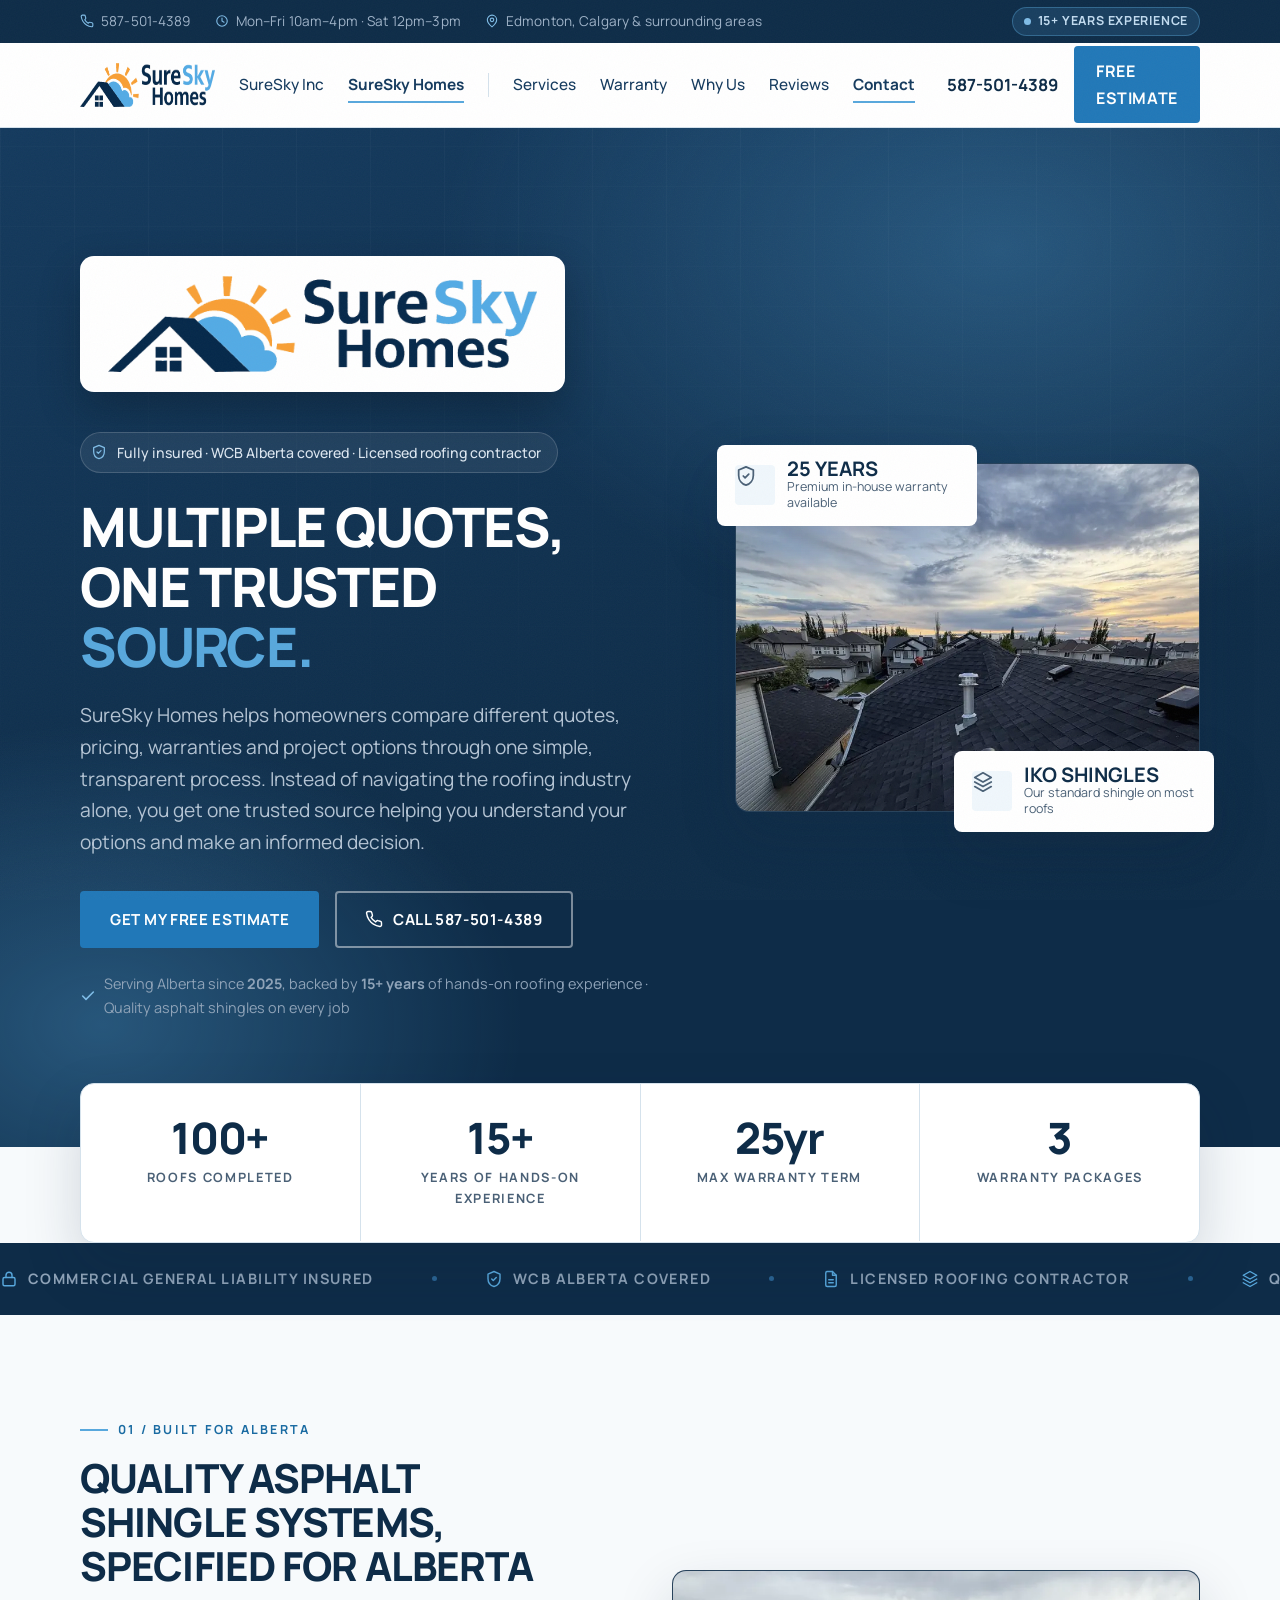
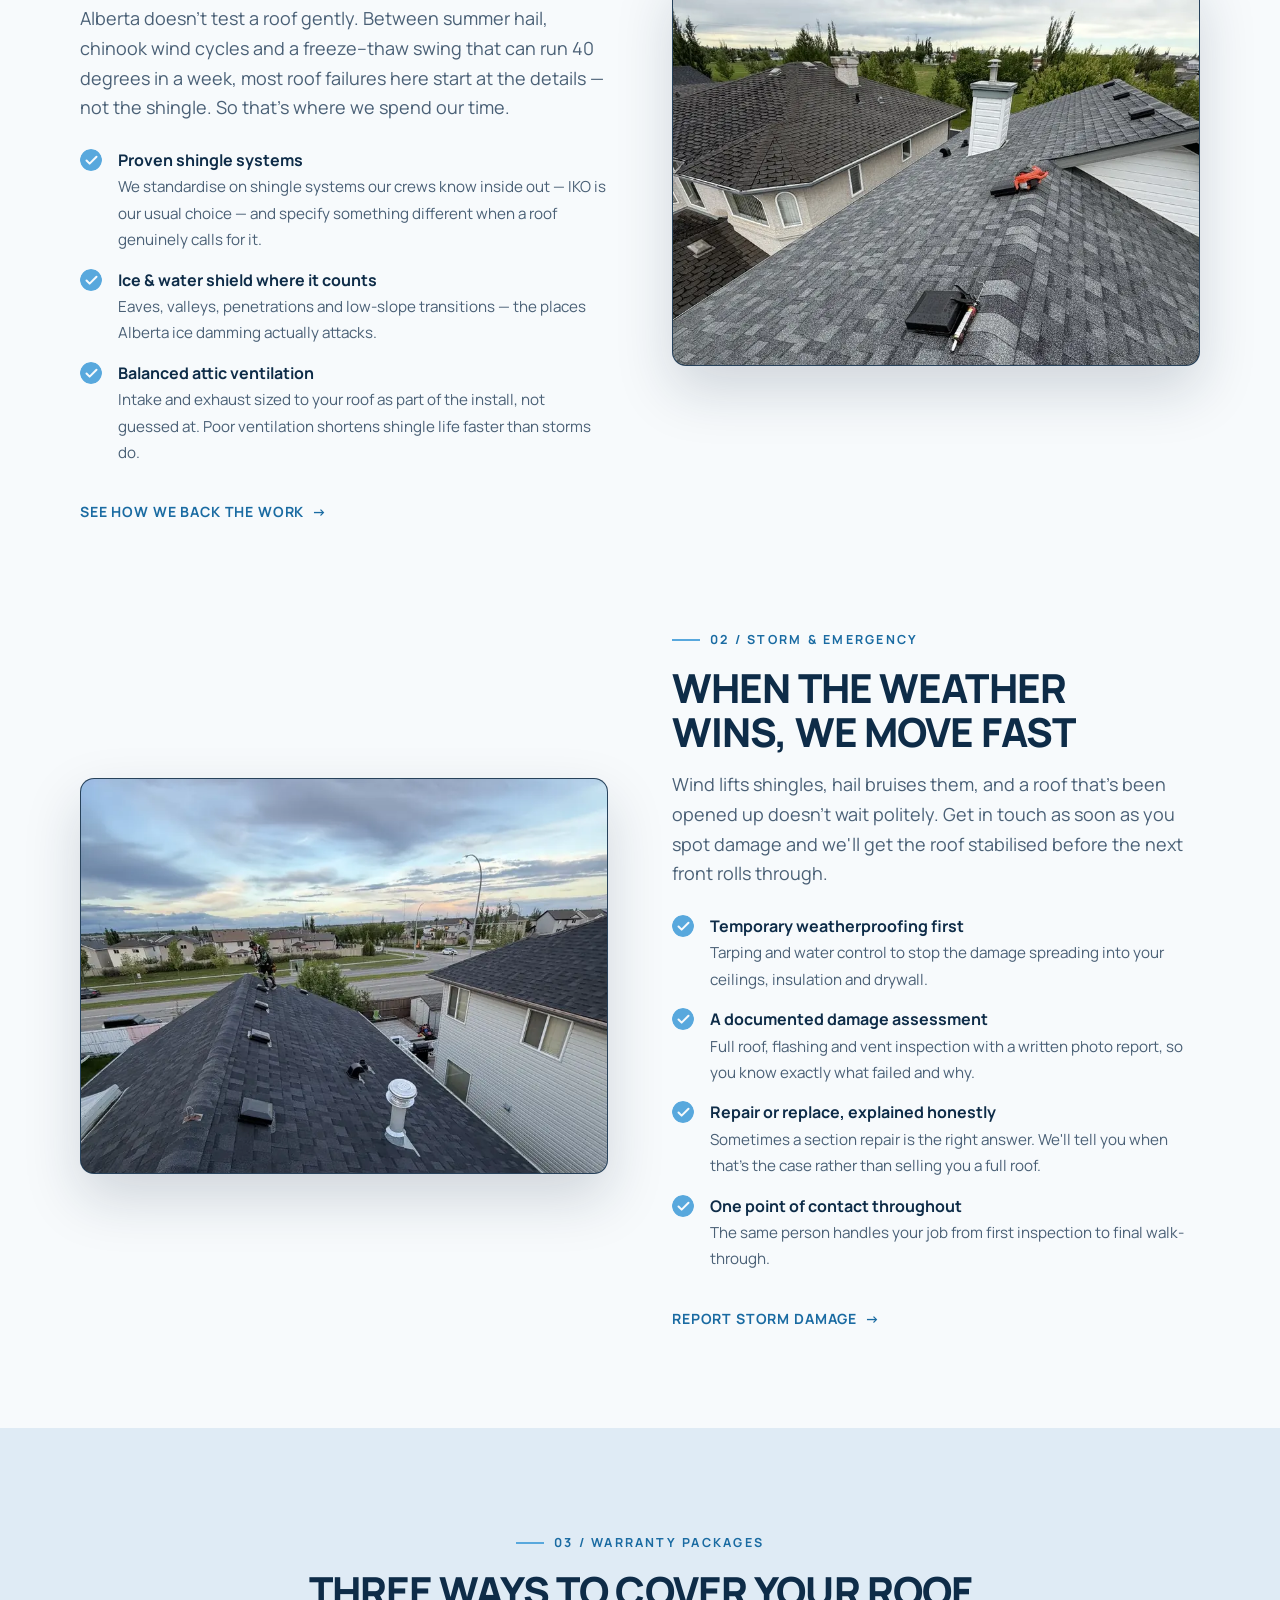
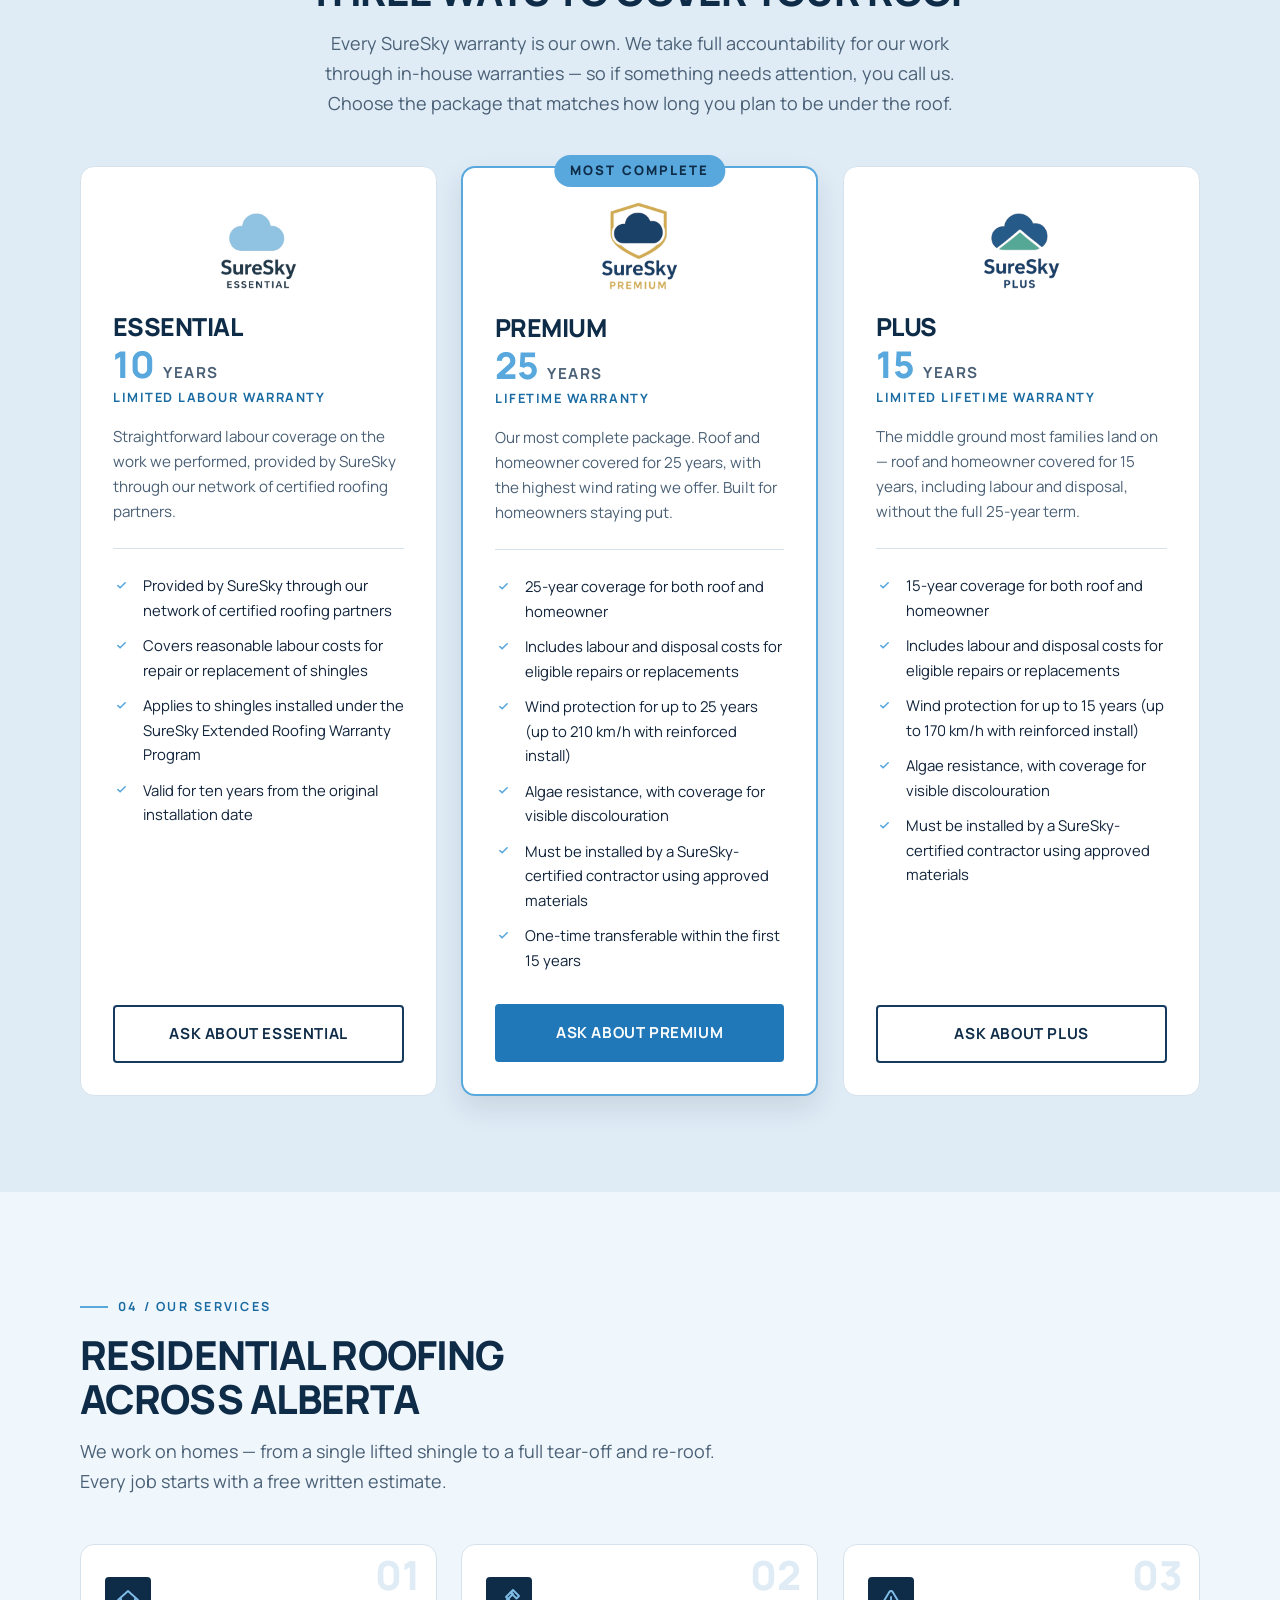
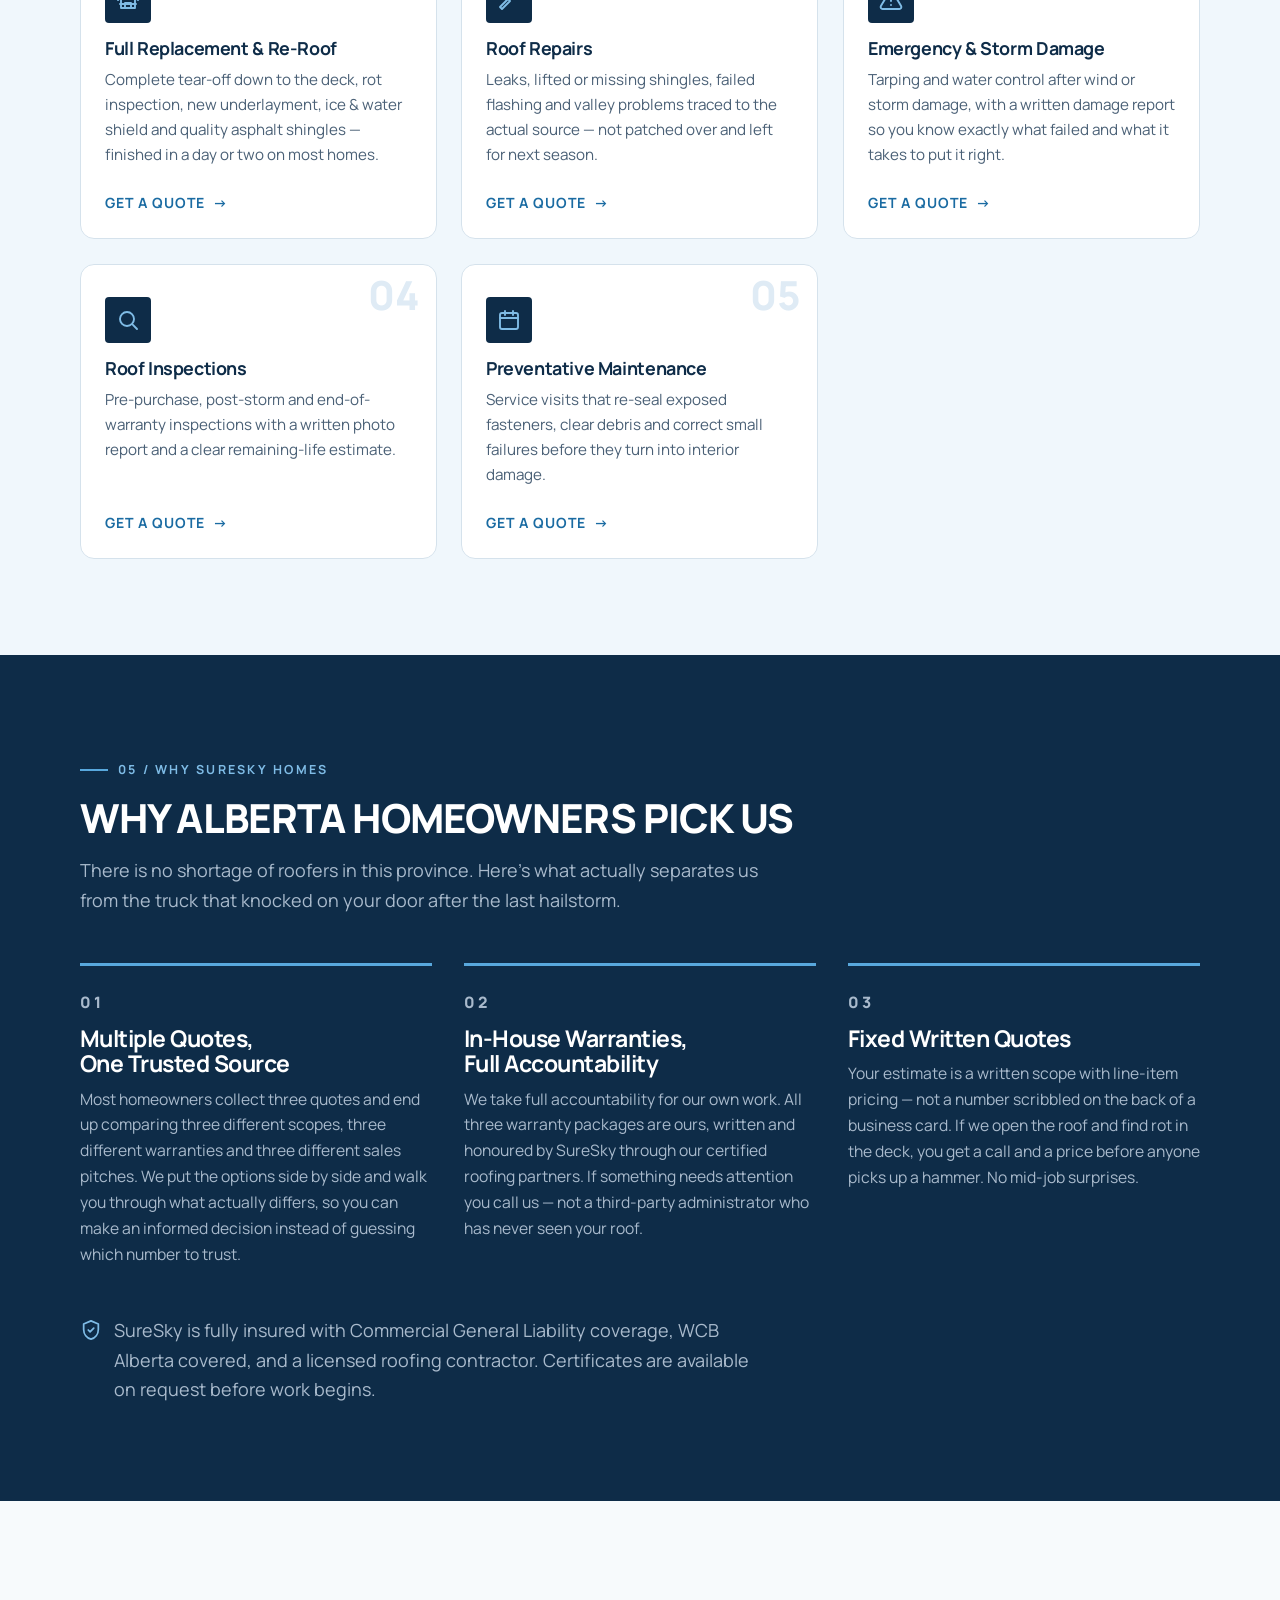
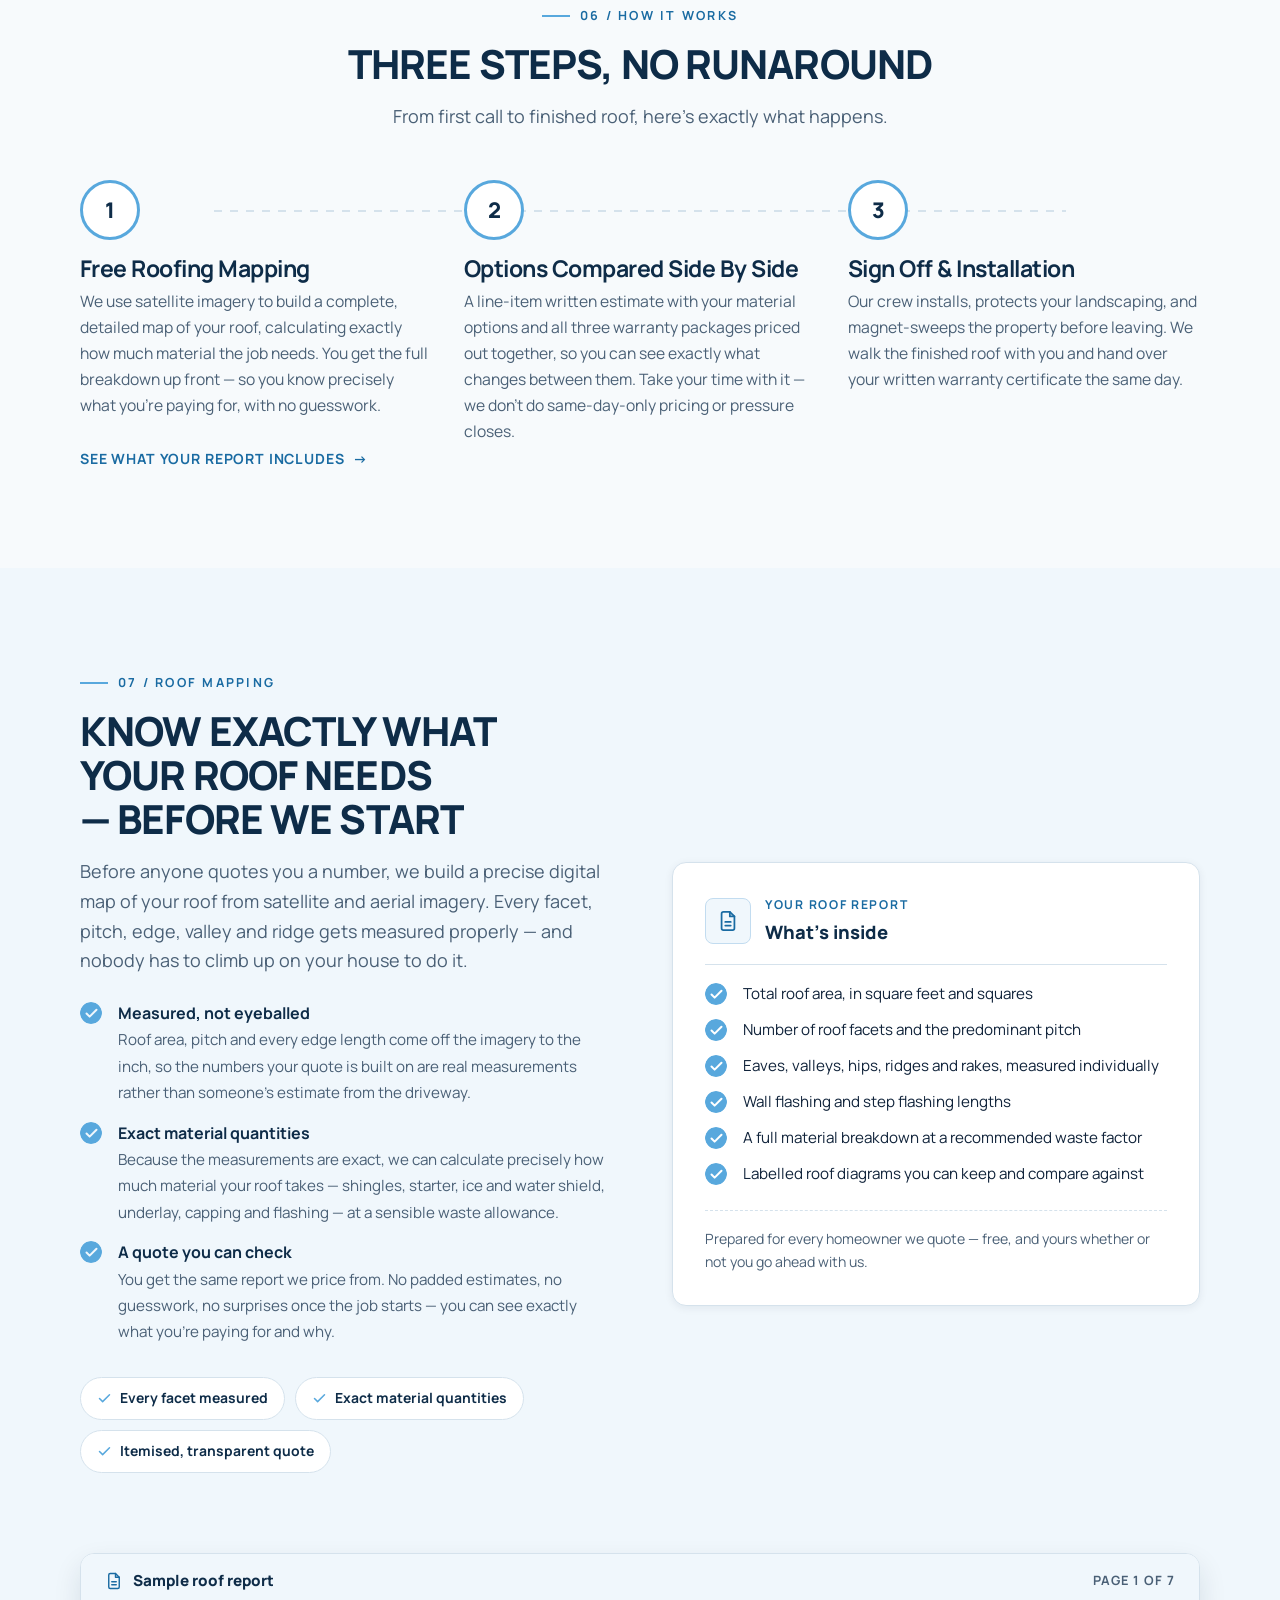
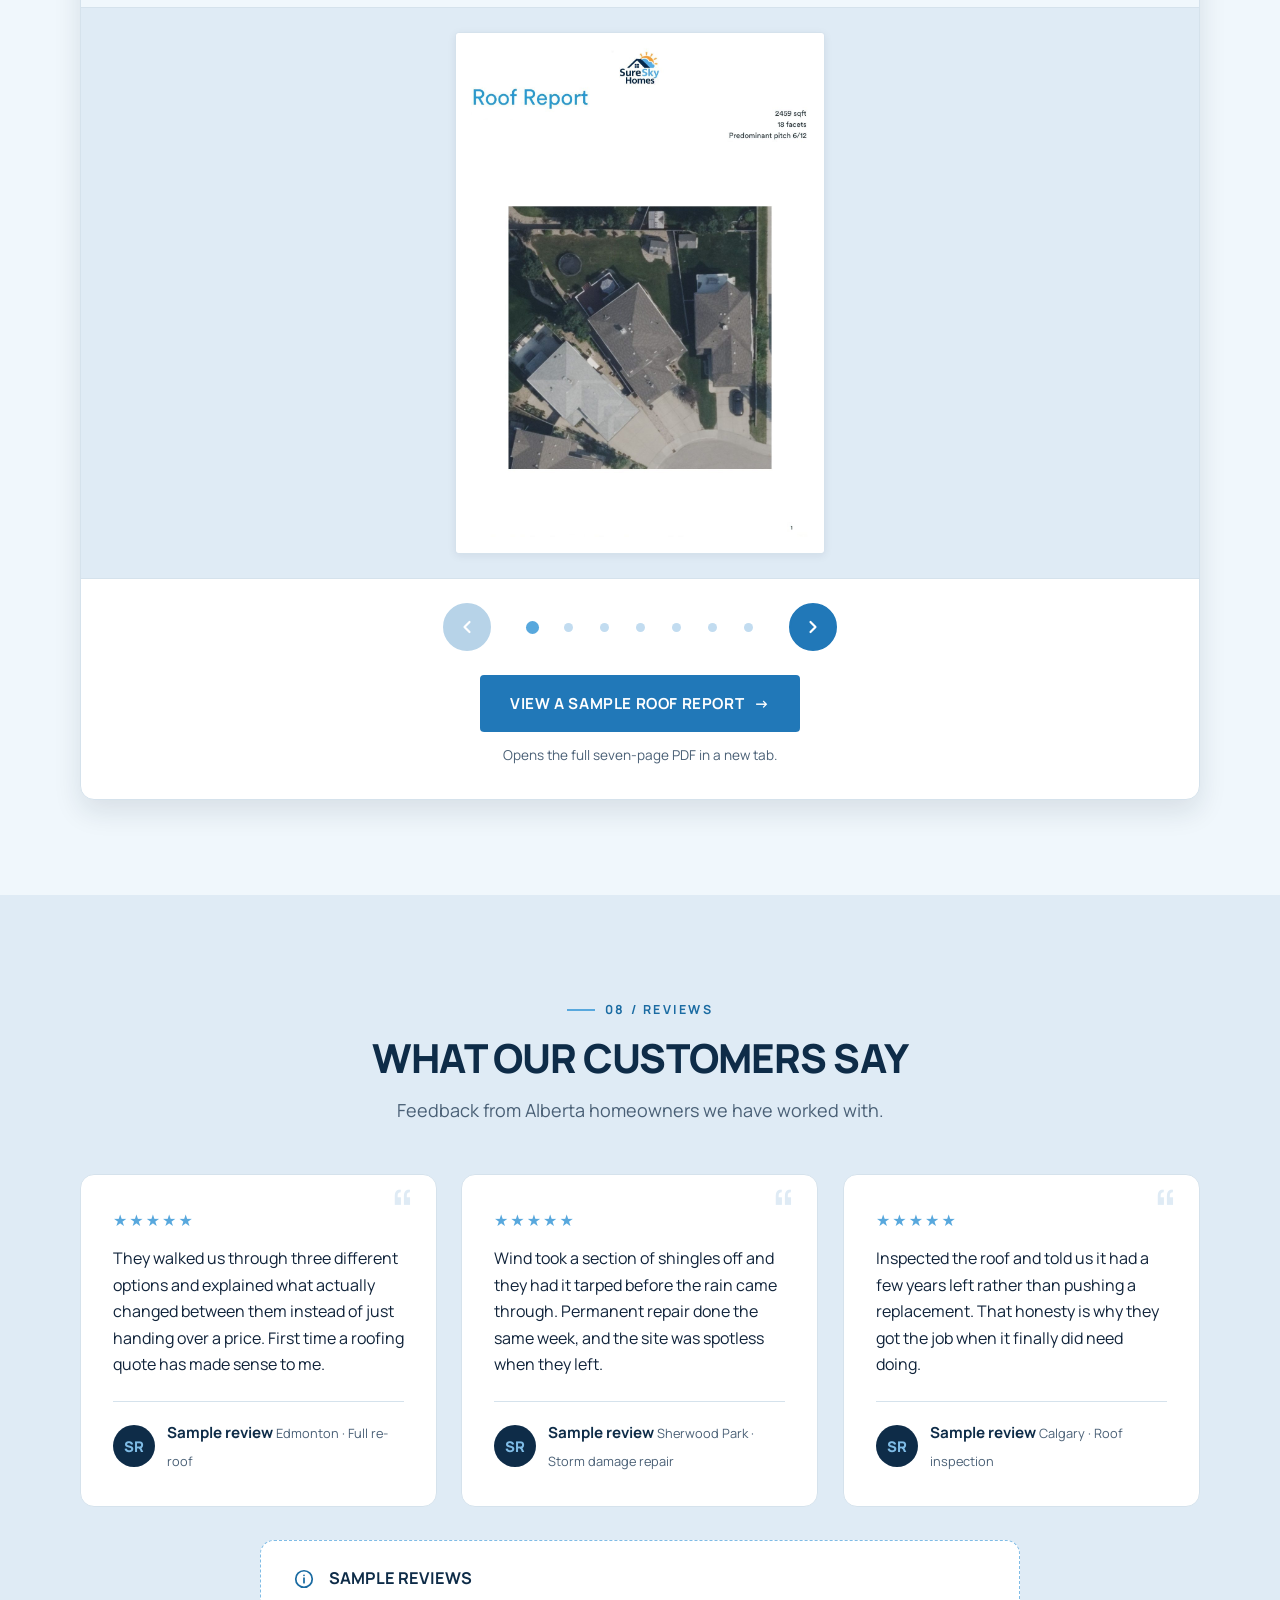
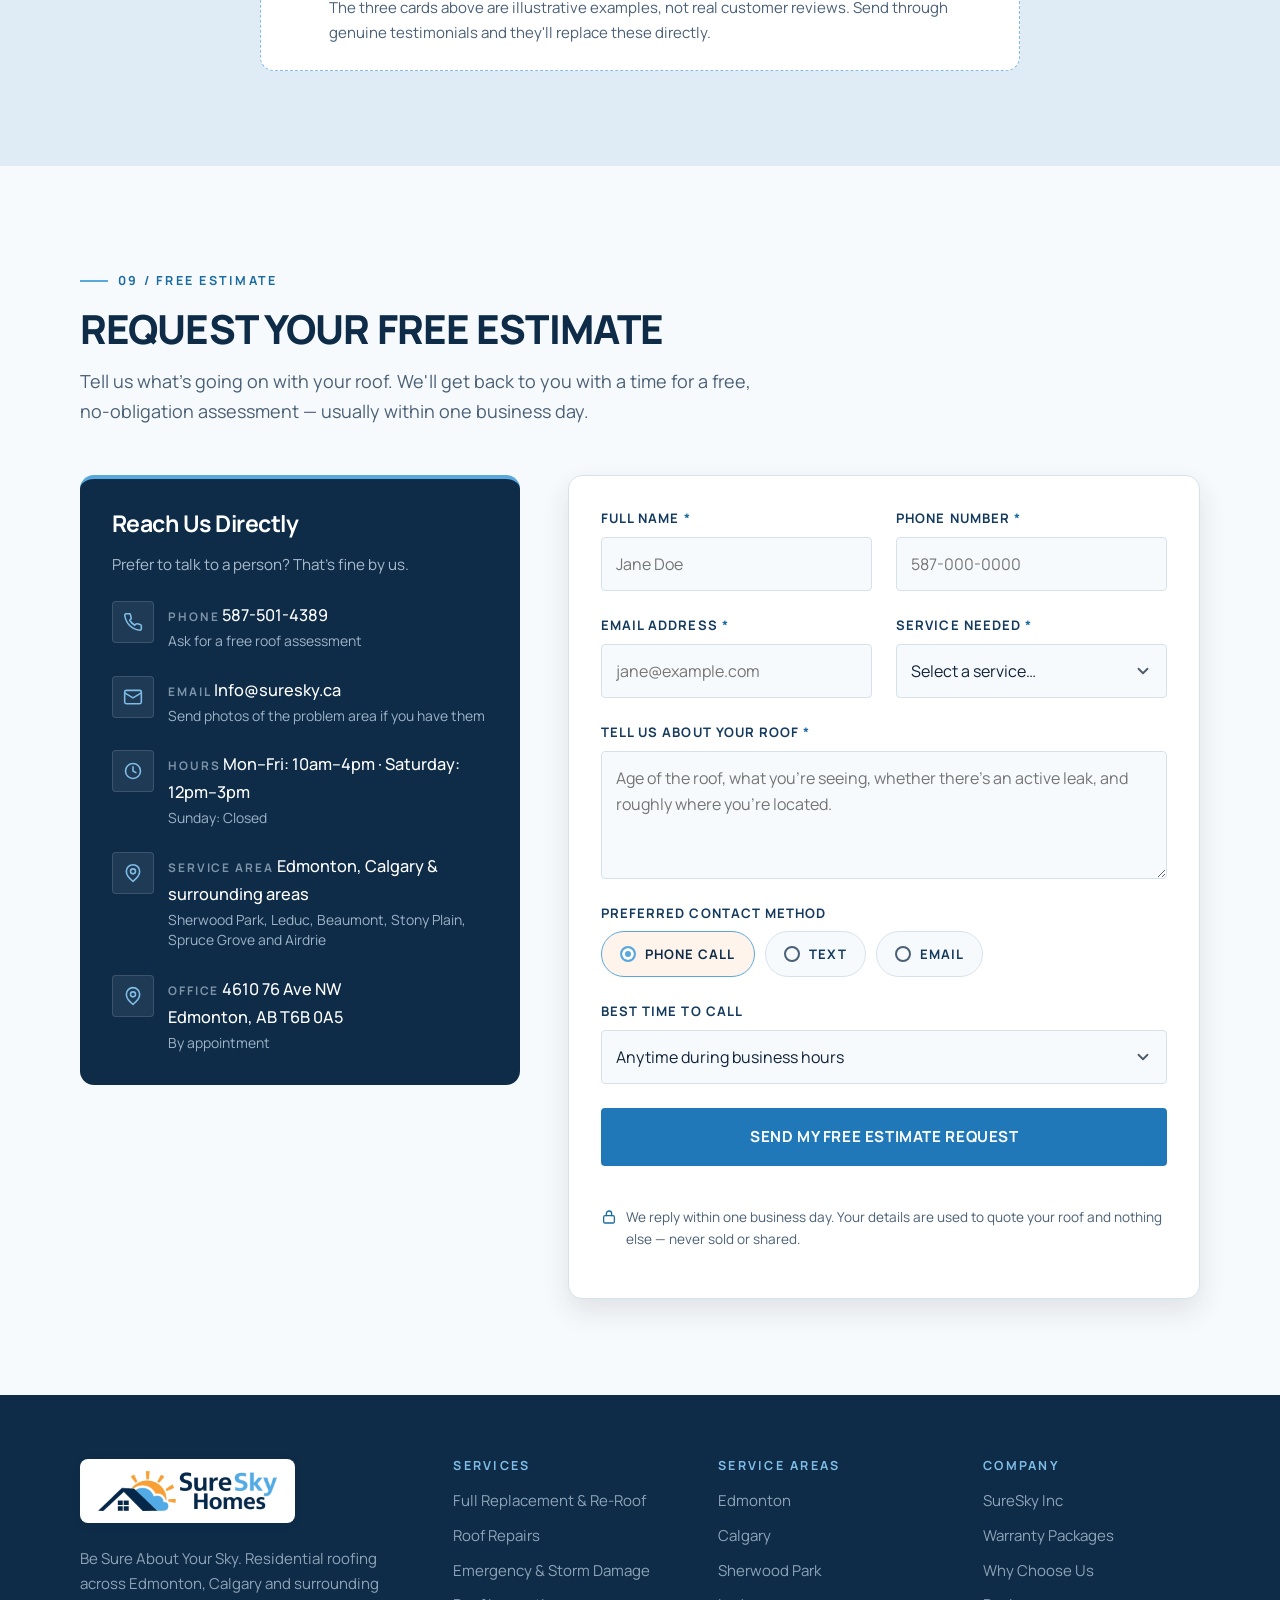
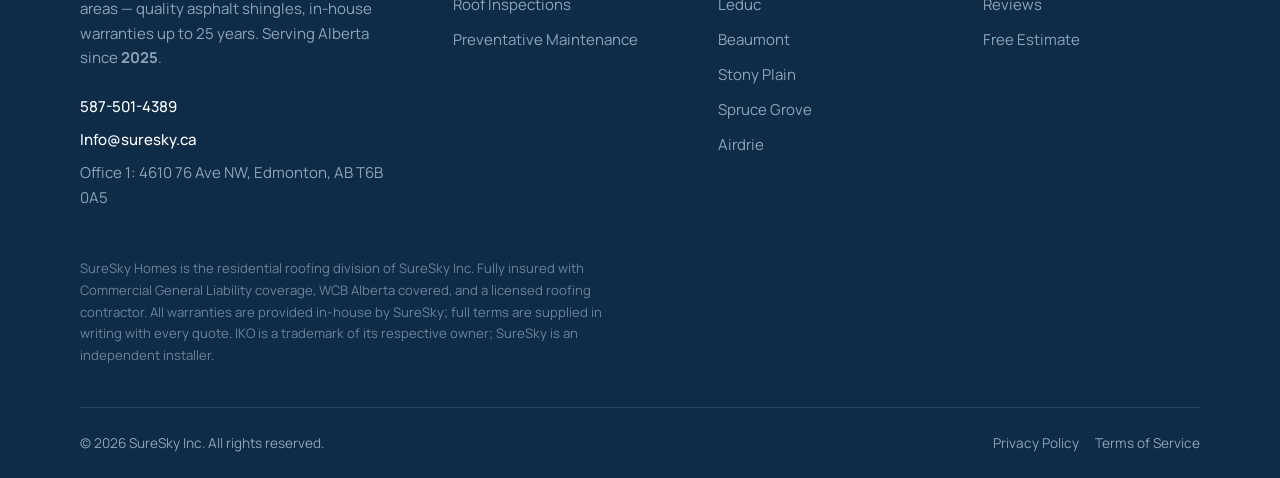
==== homes.html @ 800a8d14 "Update homes copy, drop redundant warranty section, label office address - homes.html: "Years Of Exp" ====
<!DOCTYPE html>
<html lang="en-CA">
<head>
<meta charset="utf-8">
<meta name="viewport" content="width=device-width, initial-scale=1">
<title>SureSky Homes | Residential Roofing in Edmonton &amp; Calgary</title>
<meta name="description" content="SureSky Homes helps Alberta homeowners compare roofing quotes, pricing and warranties through one trusted source. Quality asphalt shingle systems, in-house warranties up to 25 years. Edmonton, Calgary and surrounding areas.">
<meta name="robots" content="index, follow, max-image-preview:large">
<link rel="canonical" href="https://www.suresky.ca/homes">

<!-- Open Graph -->
<meta property="og:type" content="website">
<meta property="og:site_name" content="SureSky Inc.">
<meta property="og:title" content="SureSky Homes | Residential Roofing in Edmonton &amp; Calgary">
<meta property="og:description" content="Multiple quotes, one trusted source. Quality asphalt shingle roofing with in-house warranties up to 25 years, across Edmonton, Calgary and surrounding areas.">
<meta property="og:url" content="https://www.suresky.ca/homes">
<meta property="og:locale" content="en_CA">
<!-- ?v= bumps the URL so iMessage, Facebook and other scrapers refetch the
     card instead of serving the copy they cached under the old host. -->
<meta property="og:image" content="https://www.suresky.ca/assets/og-homes.png?v=3">
<meta property="og:image:width" content="1200">
<meta property="og:image:height" content="630">
<meta property="og:image:alt" content="SureSky Homes — residential roofing in Alberta">
<meta name="twitter:card" content="summary_large_image">
<meta name="twitter:image" content="https://www.suresky.ca/assets/og-homes.png?v=3">
<meta name="theme-color" content="#143A5E">

<link rel="icon" type="image/png" sizes="32x32" href="assets/favicon-homes-32.png">
<link rel="apple-touch-icon" sizes="180x180" href="assets/favicon-homes-180.png">

<link rel="preload" href="assets/fonts/Manrope-Variable.woff2" as="font" type="font/woff2" crossorigin>
<link rel="stylesheet" href="styles.css?v=20260806c">

<script type="application/ld+json">
{
  "@context": "https://schema.org",
  "@type": "RoofingContractor",
  "@id": "https://www.suresky.ca/homes#business",
  "name": "SureSky Homes",
  "legalName": "SureSky Inc.",
  "slogan": "Be Sure About Your Sky",
  "parentOrganization": { "@type": "Organization", "name": "SureSky Inc.", "url": "https://www.suresky.ca/" },
  "url": "https://www.suresky.ca/homes",
  "telephone": "+1-587-501-4389",
  "email": "Info@suresky.ca",
  "foundingDate": "2025",
  "priceRange": "$$",
  "areaServed": [
    { "@type": "City", "name": "Edmonton" },
    { "@type": "City", "name": "Calgary" },
    { "@type": "City", "name": "Sherwood Park" },
    { "@type": "City", "name": "Leduc" },
    { "@type": "City", "name": "Beaumont" },
    { "@type": "City", "name": "Stony Plain" },
    { "@type": "City", "name": "Spruce Grove" },
    { "@type": "City", "name": "Airdrie" },
    { "@type": "State", "name": "Alberta" }
  ],
  "address": {
    "@type": "PostalAddress",
    "streetAddress": "4610 76 Ave NW",
    "addressLocality": "Edmonton",
    "addressRegion": "AB",
    "postalCode": "T6B 0A5",
    "addressCountry": "CA"
  },
  "openingHoursSpecification": [
    { "@type": "OpeningHoursSpecification", "dayOfWeek": ["Monday","Tuesday","Wednesday","Thursday","Friday"], "opens": "10:00", "closes": "16:00" },
    { "@type": "OpeningHoursSpecification", "dayOfWeek": ["Saturday"], "opens": "12:00", "closes": "15:00" }
  ],
  "makesOffer": [
    { "@type": "Offer", "itemOffered": { "@type": "Service", "name": "Full roof replacement and re-roofing" } },
    { "@type": "Offer", "itemOffered": { "@type": "Service", "name": "Roof repairs" } },
    { "@type": "Offer", "itemOffered": { "@type": "Service", "name": "Emergency and storm damage roofing" } },
    { "@type": "Offer", "itemOffered": { "@type": "Service", "name": "Roof inspections" } },
    { "@type": "Offer", "itemOffered": { "@type": "Service", "name": "Preventative roof maintenance" } }
  ]
}
</script>

<script type="application/ld+json">
{
  "@context": "https://schema.org",
  "@type": "FAQPage",
  "mainEntity": [
    {
      "@type": "Question",
      "name": "What warranty packages does SureSky Homes offer?",
      "acceptedAnswer": { "@type": "Answer", "text": "Three in-house packages: Essential (10-year limited labour warranty), Plus (15-year limited lifetime warranty) and Premium (25-year lifetime warranty). All coverage is provided by SureSky — we take full accountability for our own work." }
    },
    {
      "@type": "Question",
      "name": "Is the SureSky warranty provided in-house?",
      "acceptedAnswer": { "@type": "Answer", "text": "Yes. Every warranty is SureSky's own, honoured directly by us through our network of certified roofing partners. You deal with SureSky, not a third-party administrator." }
    },
    {
      "@type": "Question",
      "name": "What roofing materials does SureSky Homes install?",
      "acceptedAnswer": { "@type": "Answer", "text": "IKO asphalt shingles are our standard on most jobs, matched to Alberta's wind, hail and freeze-thaw conditions. Where a roof calls for a different material, we will specify and install what suits it." }
    },
    {
      "@type": "Question",
      "name": "Which areas does SureSky Homes serve?",
      "acceptedAnswer": { "@type": "Answer", "text": "Edmonton, Calgary and surrounding areas, including Sherwood Park, Leduc, Beaumont, Stony Plain, Spruce Grove and Airdrie." }
    }
  ]
}
</script>
</head>

<body class="page-homes">

<!-- Page splash — white ground, logo in its own colours. CSS-only and
     self-clearing; see "18d. PAGE SPLASH" in styles.css. -->
<div class="splash" aria-hidden="true">
  <img class="splash__logo" src="assets/logo-suresky-homes.png"
       alt="" width="1072" height="240" fetchpriority="high" decoding="async">
</div>

<a class="skip-link" href="#main">Skip to main content</a>

<!-- ============================================================
     ICON SPRITE
     ============================================================ -->
<svg width="0" height="0" style="position:absolute" aria-hidden="true" focusable="false">
  <symbol id="i-phone" viewBox="0 0 24 24" fill="none" stroke="currentColor" stroke-width="1.9" stroke-linecap="round" stroke-linejoin="round"><path d="M22 16.9v3a2 2 0 0 1-2.2 2 19.8 19.8 0 0 1-8.6-3.1 19.5 19.5 0 0 1-6-6A19.8 19.8 0 0 1 2.1 4.2 2 2 0 0 1 4.1 2h3a2 2 0 0 1 2 1.7c.1 1 .4 1.9.7 2.8a2 2 0 0 1-.5 2.1L8.1 9.9a16 16 0 0 0 6 6l1.3-1.3a2 2 0 0 1 2.1-.4c.9.3 1.8.6 2.8.7a2 2 0 0 1 1.7 2z"/></symbol>
  <symbol id="i-mail" viewBox="0 0 24 24" fill="none" stroke="currentColor" stroke-width="1.9" stroke-linecap="round" stroke-linejoin="round"><rect x="2" y="4" width="20" height="16" rx="2"/><path d="m2 7 10 6 10-6"/></symbol>
  <symbol id="i-clock" viewBox="0 0 24 24" fill="none" stroke="currentColor" stroke-width="1.9" stroke-linecap="round" stroke-linejoin="round"><circle cx="12" cy="12" r="9"/><path d="M12 7v5l3.5 2"/></symbol>
  <symbol id="i-pin" viewBox="0 0 24 24" fill="none" stroke="currentColor" stroke-width="1.9" stroke-linecap="round" stroke-linejoin="round"><path d="M20 10c0 6-8 12-8 12s-8-6-8-12a8 8 0 0 1 16 0z"/><circle cx="12" cy="10" r="3"/></symbol>
  <symbol id="i-shield" viewBox="0 0 24 24" fill="none" stroke="currentColor" stroke-width="1.9" stroke-linecap="round" stroke-linejoin="round"><path d="M12 2 4 5.5v6c0 5 3.4 9.2 8 10.5 4.6-1.3 8-5.5 8-10.5v-6z"/><path d="m9 12 2 2 4-4"/></symbol>
  <symbol id="i-check" viewBox="0 0 24 24" fill="none" stroke="currentColor" stroke-width="2.4" stroke-linecap="round" stroke-linejoin="round"><path d="m20 6-11 11-5-5"/></symbol>
  <symbol id="i-roof" viewBox="0 0 24 24" fill="none" stroke="currentColor" stroke-width="1.9" stroke-linecap="round" stroke-linejoin="round"><path d="M2 12 12 3l10 9"/><path d="M5 11v9h14v-9"/><path d="M4 16h16M9 20v-5h6v5"/></symbol>
  <symbol id="i-hammer" viewBox="0 0 24 24" fill="none" stroke="currentColor" stroke-width="1.9" stroke-linecap="round" stroke-linejoin="round"><path d="M14 4 9 9l2 2 5-5z"/><path d="m16 2 6 6-2.5 2.5-6-6z"/><path d="M11 11 3 19l2 2 8-8z"/></symbol>
  <symbol id="i-alert" viewBox="0 0 24 24" fill="none" stroke="currentColor" stroke-width="1.9" stroke-linecap="round" stroke-linejoin="round"><path d="M10.3 3.9 1.9 18a2 2 0 0 0 1.7 3h16.8a2 2 0 0 0 1.7-3L13.7 3.9a2 2 0 0 0-3.4 0z"/><path d="M12 9v4M12 17h.01"/></symbol>
  <symbol id="i-search" viewBox="0 0 24 24" fill="none" stroke="currentColor" stroke-width="1.9" stroke-linecap="round" stroke-linejoin="round"><circle cx="11" cy="11" r="7"/><path d="m21 21-4.3-4.3"/></symbol>
  <symbol id="i-calendar" viewBox="0 0 24 24" fill="none" stroke="currentColor" stroke-width="1.9" stroke-linecap="round" stroke-linejoin="round"><rect x="3" y="5" width="18" height="16" rx="2"/><path d="M8 3v4M16 3v4M3 10h18"/></symbol>
  <symbol id="i-layers" viewBox="0 0 24 24" fill="none" stroke="currentColor" stroke-width="1.9" stroke-linecap="round" stroke-linejoin="round"><path d="m12 2 9 5-9 5-9-5z"/><path d="m3 12 9 5 9-5M3 17l9 5 9-5"/></symbol>
  <symbol id="i-lock" viewBox="0 0 24 24" fill="none" stroke="currentColor" stroke-width="1.9" stroke-linecap="round" stroke-linejoin="round"><rect x="4" y="10" width="16" height="11" rx="2"/><path d="M8 10V7a4 4 0 0 1 8 0v3"/></symbol>
  <symbol id="i-doc" viewBox="0 0 24 24" fill="none" stroke="currentColor" stroke-width="1.9" stroke-linecap="round" stroke-linejoin="round"><path d="M14 2H7a2 2 0 0 0-2 2v16a2 2 0 0 0 2 2h10a2 2 0 0 0 2-2V7z"/><path d="M14 2v5h5M9 13h6M9 17h6"/></symbol>
  <symbol id="i-camera" viewBox="0 0 24 24" fill="none" stroke="currentColor" stroke-width="1.5" stroke-linecap="round" stroke-linejoin="round"><path d="M4 7h3l1.5-2h7L17 7h3a2 2 0 0 1 2 2v9a2 2 0 0 1-2 2H4a2 2 0 0 1-2-2V9a2 2 0 0 1 2-2z"/><circle cx="12" cy="13" r="4"/></symbol>
  <symbol id="i-info" viewBox="0 0 24 24" fill="none" stroke="currentColor" stroke-width="1.9" stroke-linecap="round" stroke-linejoin="round"><circle cx="12" cy="12" r="9"/><path d="M12 16v-5M12 8h.01"/></symbol>
  <symbol id="i-chev-left" viewBox="0 0 24 24" fill="none" stroke="currentColor" stroke-width="2.6" stroke-linecap="round" stroke-linejoin="round"><path d="m15 18-6-6 6-6"/></symbol>
  <symbol id="i-chev-right" viewBox="0 0 24 24" fill="none" stroke="currentColor" stroke-width="2.6" stroke-linecap="round" stroke-linejoin="round"><path d="m9 18 6-6-6-6"/></symbol>
</svg>

<!-- ============================================================
     TOP UTILITY BAR
     ============================================================ -->
<div class="topbar">
  <div class="container topbar__inner">
    <div class="topbar__list">
      <a class="topbar__item" href="tel:+15875014389">
        <svg aria-hidden="true"><use href="#i-phone"></use></svg>
        <span>587-501-4389</span>
      </a>
      <span class="topbar__item topbar__item--hours">
        <svg aria-hidden="true"><use href="#i-clock"></use></svg>
        Mon–Fri 10am–4pm · Sat 12pm–3pm
      </span>
      <span class="topbar__item topbar__item--areas">
        <svg aria-hidden="true"><use href="#i-pin"></use></svg>
        Edmonton, Calgary &amp; surrounding areas
      </span>
    </div>
    <span class="topbar__badge">
      <span class="topbar__pulse"></span> 15+ Years Experience
    </span>
  </div>
</div>

<!-- ============================================================
     STICKY HEADER
     ============================================================ -->
<header class="site-header" id="siteHeader">
  <div class="container nav">
    <a class="logo" href="/homes" aria-label="SureSky Homes — back to top">
      <img class="logo__img" src="assets/logo-suresky-homes.png?v=20260804c"
           alt="SureSky Homes" width="1072" height="240"
           fetchpriority="high" decoding="async">
    </a>

    <nav class="nav__links" id="navLinks" aria-label="Main">
      <a class="nav__link" href="/">SureSky Inc</a>
      <a class="nav__link is-active" href="/homes" aria-current="page">SureSky Homes</a>
      <span class="nav__divider" aria-hidden="true"></span>
      <a class="nav__link" href="#services">Services</a>
      <a class="nav__link" href="#warranty">Warranty</a>
      <a class="nav__link" href="#why">Why Us</a>
      <a class="nav__link" href="#reviews">Reviews</a>
      <a class="nav__link" href="#estimate">Contact</a>
      <a class="btn btn--sm" href="#estimate">Free Estimate</a>
    </nav>

    <div class="nav__actions">
      <a class="nav__phone" href="tel:+15875014389">
        <svg aria-hidden="true"><use href="#i-phone"></use></svg>
        <span class="nav__phone-label">587-501-4389</span>
      </a>
      <a class="btn btn--sm btn--header" href="#estimate">Free Estimate</a>
      <button class="nav__toggle" id="navToggle" aria-expanded="false" aria-controls="navLinks" aria-label="Toggle navigation menu">
        <span></span><span></span><span></span>
      </button>
    </div>
  </div>
</header>

<main id="main">

<!-- ============================================================
     HERO
     ============================================================ -->
<section class="hero">
  <div class="container hero__grid">
    <div>
      <span class="hero__logo hero__logo--chip">
        <img src="assets/logo-suresky-homes.png?v=20260804c" alt="SureSky Homes"
             width="1072" height="240" fetchpriority="high" decoding="async">
      </span>

      <p class="hero__trust">
        <svg width="16" height="16" style="color:var(--accent-on-dark)" aria-hidden="true"><use href="#i-shield"></use></svg>
        <span>Fully insured · WCB Alberta covered · Licensed roofing contractor</span>
      </p>

      <h1>Multiple Quotes,<br>One Trusted<br><em>Source.</em></h1>

      <p class="hero__sub">
        SureSky Homes helps homeowners compare different quotes, pricing, warranties and project
        options through one simple, transparent process. Instead of navigating the roofing
        industry alone, you get one trusted source helping you understand your options and make
        an informed decision.
      </p>

      <div class="hero__cta">
        <a class="btn" href="#estimate">Get My Free Estimate</a>
        <a class="btn btn--onDark" href="tel:+15875014389">
          <svg width="18" height="18" aria-hidden="true"><use href="#i-phone"></use></svg>
          Call 587-501-4389
        </a>
      </div>

      <p class="hero__note">
        <svg aria-hidden="true"><use href="#i-check"></use></svg>
        <span>Serving Alberta since <strong>2025</strong>, backed by <strong>15+ years</strong> of hands-on roofing experience · Quality asphalt shingles on every job</span>
      </p>
    </div>

    <div style="position:relative">
      <!-- Real job photo. Same roofline shot as the Inc sky band, cropped 4:3
           for this slot rather than reusing the wide band crop. -->
      <figure class="media-slot media-slot--photo">
        <picture>
          <source type="image/webp"
                  srcset="assets/homes-hero-roofline-800.webp 800w, assets/homes-hero-roofline.webp 1120w"
                  sizes="(min-width: 960px) 30rem, calc(100vw - 2.5rem)">
          <img class="media-slot__img" src="assets/homes-hero-roofline.jpg"
               srcset="assets/homes-hero-roofline-800.jpg 800w, assets/homes-hero-roofline.jpg 1120w"
               sizes="(min-width: 960px) 30rem, calc(100vw - 2.5rem)"
               alt="A completed SureSky asphalt shingle roof at dusk, looking across the ridge and vents to an Alberta neighbourhood skyline"
               width="1120" height="840" fetchpriority="high" decoding="async">
        </picture>
      </figure>

      <div class="hero__chip hero__chip--tl">
        <span class="hero__chip__icon" aria-hidden="true"><svg><use href="#i-shield"></use></svg></span>
        <span>
          <strong>25 Years</strong>
          <span>Premium in-house warranty available</span>
        </span>
      </div>

      <div class="hero__chip hero__chip--br">
        <span class="hero__chip__icon" aria-hidden="true"><svg><use href="#i-layers"></use></svg></span>
        <span>
          <strong>IKO Shingles</strong>
          <span>Our standard shingle on most roofs</span>
        </span>
      </div>
    </div>
  </div>
</section>

<!-- ============================================================
     STAT STRIP
     ============================================================ -->
<div class="stats-wrap">
  <div class="container">
    <div class="stats">
      <div class="stat reveal">
        <div class="stat__num"><span data-count="100">100</span>+</div>
        <div class="stat__label">Roofs Completed</div>
      </div>
      <div class="stat reveal">
        <div class="stat__num"><span data-count="15">15</span>+</div>
        <div class="stat__label">Years Of Hands-On Experience</div>
      </div>
      <div class="stat reveal">
        <div class="stat__num">25<span>yr</span></div>
        <div class="stat__label">Max Warranty Term</div>
      </div>
      <div class="stat reveal">
        <div class="stat__num">3</div>
        <div class="stat__label">Warranty Packages</div>
      </div>
    </div>
  </div>
</div>

<!-- ============================================================
     CREDENTIAL MARQUEE
     ============================================================ -->
<div class="credbar" aria-label="Credentials">
  <div class="credbar__track" id="credTrack">
    <span class="credbar__item"><svg aria-hidden="true"><use href="#i-lock"></use></svg> Commercial General Liability Insured</span>
    <span class="credbar__item"><svg aria-hidden="true"><use href="#i-shield"></use></svg> WCB Alberta Covered</span>
    <span class="credbar__item"><svg aria-hidden="true"><use href="#i-doc"></use></svg> Licensed Roofing Contractor</span>
    <span class="credbar__item"><svg aria-hidden="true"><use href="#i-layers"></use></svg> Quality Asphalt Shingles</span>
    <span class="credbar__item"><svg aria-hidden="true"><use href="#i-roof"></use></svg> Residential Roofing Specialists</span>
    <span class="credbar__item"><svg aria-hidden="true"><use href="#i-check"></use></svg> In-House Warranties Up To 25 Years</span>
  </div>
</div>

<!-- ============================================================
     01 — FEATURE BLOCKS
     ============================================================ -->
<section class="section" id="about">
  <div class="container">

    <div class="feature reveal">
      <div>
        <p class="eyebrow">01 / Built for Alberta</p>
        <h2>Quality Asphalt Shingle Systems, Specified For Alberta</h2>
        <p class="lead">
          Alberta doesn't test a roof gently. Between summer hail, chinook wind cycles and a
          freeze–thaw swing that can run 40 degrees in a week, most roof failures here start at
          the details — not the shingle. So that's where we spend our time.
        </p>
        <ul class="checklist">
          <li>
            <div>
              <strong>Proven shingle systems</strong>
              <span>We standardise on shingle systems our crews know inside out — IKO is our usual choice — and specify something different when a roof genuinely calls for it.</span>
            </div>
          </li>
          <li>
            <div>
              <strong>Ice &amp; water shield where it counts</strong>
              <span>Eaves, valleys, penetrations and low-slope transitions — the places Alberta ice damming actually attacks.</span>
            </div>
          </li>
          <li>
            <div>
              <strong>Balanced attic ventilation</strong>
              <span>Intake and exhaust sized to your roof as part of the install, not guessed at. Poor ventilation shortens shingle life faster than storms do.</span>
            </div>
          </li>
        </ul>
        <a class="tlink" href="#warranty">See how we back the work</a>
      </div>
      <div class="feature__media">
        <!-- Real job photo. The .media-slot frame stays — it supplies the 4:3
             box, the rounding and the shadow — and the image fills it. -->
        <figure class="media-slot media-slot--photo">
          <picture>
            <source type="image/webp"
                    srcset="assets/crew-reroof-800.webp 800w, assets/crew-reroof.webp 1120w"
                    sizes="(min-width: 960px) 30rem, calc(100vw - 2.5rem)">
            <img class="media-slot__img" src="assets/crew-reroof.jpg"
                 srcset="assets/crew-reroof-800.jpg 800w, assets/crew-reroof.jpg 1120w"
                 sizes="(min-width: 960px) 30rem, calc(100vw - 2.5rem)"
                 alt="A SureSky re-roof underway: fresh asphalt shingles laid across an Alberta rooftop, with a roofing nailer and caulking gun on the deck beside the chimney"
                 width="1120" height="840" loading="lazy" decoding="async">
          </picture>
        </figure>
      </div>
    </div>

    <div class="feature feature--rev reveal">
      <div>
        <p class="eyebrow">02 / Storm &amp; Emergency</p>
        <h2>When The Weather Wins, We Move Fast</h2>
        <p class="lead">
          Wind lifts shingles, hail bruises them, and a roof that's been opened up doesn't wait
          politely. Get in touch as soon as you spot damage and we'll get the roof stabilised
          before the next front rolls through.
        </p>
        <ul class="checklist">
          <li>
            <div>
              <strong>Temporary weatherproofing first</strong>
              <span>Tarping and water control to stop the damage spreading into your ceilings, insulation and drywall.</span>
            </div>
          </li>
          <li>
            <div>
              <strong>A documented damage assessment</strong>
              <span>Full roof, flashing and vent inspection with a written photo report, so you know exactly what failed and why.</span>
            </div>
          </li>
          <li>
            <div>
              <strong>Repair or replace, explained honestly</strong>
              <span>Sometimes a section repair is the right answer. We'll tell you when that's the case rather than selling you a full roof.</span>
            </div>
          </li>
          <li>
            <div>
              <strong>One point of contact throughout</strong>
              <span>The same person handles your job from first inspection to final walk-through.</span>
            </div>
          </li>
        </ul>
        <a class="tlink" href="#estimate">Report storm damage</a>
      </div>
      <div class="feature__media">
        <!-- Real job photo, cropped 4:3 to the slot. -->
        <figure class="media-slot media-slot--photo">
          <picture>
            <source type="image/webp"
                    srcset="assets/storm-inspection-800.webp 800w, assets/storm-inspection.webp 1120w"
                    sizes="(min-width: 960px) 30rem, calc(100vw - 2.5rem)">
            <img class="media-slot__img" src="assets/storm-inspection.jpg"
                 srcset="assets/storm-inspection-800.jpg 800w, assets/storm-inspection.jpg 1120w"
                 sizes="(min-width: 960px) 30rem, calc(100vw - 2.5rem)"
                 alt="A SureSky roofer standing on the ridge of an asphalt shingle roof, checking the run of vents above an Alberta neighbourhood at dusk"
                 width="1120" height="840" loading="lazy" decoding="async">
          </picture>
        </figure>
      </div>
    </div>

  </div>
</section>

<!-- ============================================================
     03 — WARRANTY PACKAGES (comparison cards)
     ============================================================ -->
<section class="section section--paper2" id="warranty">
  <div class="container">
    <div class="section-head section-head--center reveal">
      <p class="eyebrow">03 / Warranty Packages</p>
      <h2>Three Ways To Cover Your Roof</h2>
      <p class="lead" style="margin-inline:auto">
        Every SureSky warranty is our own. We take full accountability for our work through
        in-house warranties — so if something needs attention, you call us. Choose the package
        that matches how long you plan to be under the roof.
      </p>
    </div>

    <div class="tiers">

      <article class="tier reveal">
        <img class="tier__logo" src="assets/warranty-essential.png"
             alt="SureSky Essential warranty" width="242" height="276"
             loading="lazy" decoding="async">
        <h3 class="tier__name">Essential</h3>
        <div class="tier__term">10 <small>Years</small></div>
        <p class="tier__kind">Limited Labour Warranty</p>
        <p class="tier__desc">
          Straightforward labour coverage on the work we performed, provided by SureSky through
          our network of certified roofing partners.
        </p>
        <ul class="tier__list">
          <li>Provided by SureSky through our network of certified roofing partners</li>
          <li>Covers reasonable labour costs for repair or replacement of shingles</li>
          <li>Applies to shingles installed under the SureSky Extended Roofing Warranty Program</li>
          <li>Valid for ten years from the original installation date</li>
        </ul>
        <a class="btn btn--ghost btn--block" href="#estimate" data-service-preset="Essential warranty package">Ask About Essential</a>
      </article>

      <article class="tier tier--featured reveal">
        <span class="tier__ribbon">Most Complete</span>
        <img class="tier__logo" src="assets/warranty-premium.png"
             alt="SureSky Premium warranty" width="242" height="276"
             loading="lazy" decoding="async">
        <h3 class="tier__name">Premium</h3>
        <div class="tier__term">25 <small>Years</small></div>
        <p class="tier__kind">Lifetime Warranty</p>
        <p class="tier__desc">
          Our most complete package. Roof and homeowner covered for 25 years, with the highest
          wind rating we offer. Built for homeowners staying put.
        </p>
        <ul class="tier__list">
          <li>25-year coverage for both roof and homeowner</li>
          <li>Includes labour and disposal costs for eligible repairs or replacements</li>
          <li>Wind protection for up to 25 years (up to 210 km/h with reinforced install)</li>
          <li>Algae resistance, with coverage for visible discolouration</li>
          <li>Must be installed by a SureSky-certified contractor using approved materials</li>
          <li>One-time transferable within the first 15 years</li>
        </ul>
        <a class="btn btn--block" href="#estimate" data-service-preset="Premium warranty package">Ask About Premium</a>
      </article>

      <article class="tier reveal">
        <img class="tier__logo" src="assets/warranty-plus.png"
             alt="SureSky Plus warranty" width="242" height="276"
             loading="lazy" decoding="async">
        <h3 class="tier__name">Plus</h3>
        <div class="tier__term">15 <small>Years</small></div>
        <p class="tier__kind">Limited Lifetime Warranty</p>
        <p class="tier__desc">
          The middle ground most families land on — roof and homeowner covered for 15 years,
          including labour and disposal, without the full 25-year term.
        </p>
        <ul class="tier__list">
          <li>15-year coverage for both roof and homeowner</li>
          <li>Includes labour and disposal costs for eligible repairs or replacements</li>
          <li>Wind protection for up to 15 years (up to 170 km/h with reinforced install)</li>
          <li>Algae resistance, with coverage for visible discolouration</li>
          <li>Must be installed by a SureSky-certified contractor using approved materials</li>
        </ul>
        <a class="btn btn--ghost btn--block" href="#estimate" data-service-preset="Plus warranty package">Ask About Plus</a>
      </article>

    </div>
  </div>
</section>

<!-- ============================================================
     04 — SERVICES GRID
     ============================================================ -->
<section class="section section--sky" id="services">
  <div class="container">
    <div class="section-head reveal">
      <p class="eyebrow">04 / Our Services</p>
      <h2>Residential Roofing Across Alberta</h2>
      <p class="lead">
        We work on homes — from a single lifted shingle to a full tear-off and re-roof. Every job
        starts with a free written estimate.
      </p>
    </div>

    <div class="grid grid--3">

      <article class="svc reveal">
        <span class="svc__num" aria-hidden="true">01</span>
        <span class="svc__icon" aria-hidden="true"><svg><use href="#i-roof"></use></svg></span>
        <h3>Full Replacement &amp; Re-Roof</h3>
        <p>Complete tear-off down to the deck, rot inspection, new underlayment, ice &amp; water shield and quality asphalt shingles — finished in a day or two on most homes.</p>
        <a class="tlink" href="#estimate" data-service-preset="Full replacement / re-roof">Get a quote</a>
      </article>

      <article class="svc reveal">
        <span class="svc__num" aria-hidden="true">02</span>
        <span class="svc__icon" aria-hidden="true"><svg><use href="#i-hammer"></use></svg></span>
        <h3>Roof Repairs</h3>
        <p>Leaks, lifted or missing shingles, failed flashing and valley problems traced to the actual source — not patched over and left for next season.</p>
        <a class="tlink" href="#estimate" data-service-preset="Roof repairs">Get a quote</a>
      </article>

      <article class="svc reveal">
        <span class="svc__num" aria-hidden="true">03</span>
        <span class="svc__icon" aria-hidden="true"><svg><use href="#i-alert"></use></svg></span>
        <h3>Emergency &amp; Storm Damage</h3>
        <p>Tarping and water control after wind or storm damage, with a written damage report so you know exactly what failed and what it takes to put it right.</p>
        <a class="tlink" href="#estimate" data-service-preset="Emergency / storm damage">Get a quote</a>
      </article>

      <article class="svc reveal">
        <span class="svc__num" aria-hidden="true">04</span>
        <span class="svc__icon" aria-hidden="true"><svg><use href="#i-search"></use></svg></span>
        <h3>Roof Inspections</h3>
        <p>Pre-purchase, post-storm and end-of-warranty inspections with a written photo report and a clear remaining-life estimate.</p>
        <a class="tlink" href="#estimate" data-service-preset="Roof inspections">Get a quote</a>
      </article>

      <article class="svc reveal">
        <span class="svc__num" aria-hidden="true">05</span>
        <span class="svc__icon" aria-hidden="true"><svg><use href="#i-calendar"></use></svg></span>
        <h3>Preventative Maintenance</h3>
        <p>Service visits that re-seal exposed fasteners, clear debris and correct small failures before they turn into interior damage.</p>
        <a class="tlink" href="#estimate" data-service-preset="Preventative maintenance">Get a quote</a>
      </article>

    </div>
  </div>
</section>

<!-- ============================================================
     05 — WHY CHOOSE US
     ============================================================ -->
<section class="section section--dark" id="why">
  <div class="container">
    <div class="section-head reveal">
      <p class="eyebrow">05 / Why SureSky Homes</p>
      <h2>Why Alberta Homeowners Pick Us</h2>
      <p class="lead">
        There is no shortage of roofers in this province. Here's what actually separates us from
        the truck that knocked on your door after the last hailstorm.
      </p>
    </div>

    <div class="why">
      <div class="why__item reveal">
        <p class="why__index">01</p>
        <h3>Multiple Quotes, One Trusted Source</h3>
        <p>
          Most homeowners collect three quotes and end up comparing three different scopes, three
          different warranties and three different sales pitches. We put the options side by side
          and walk you through what actually differs, so you can make an informed decision instead
          of guessing which number to trust.
        </p>
      </div>
      <div class="why__item reveal">
        <p class="why__index">02</p>
        <h3>In-House Warranties, Full Accountability</h3>
        <p>
          We take full accountability for our own work. All three warranty packages are ours,
          written and honoured by SureSky through our certified roofing partners. If something
          needs attention you call us — not a third-party administrator who has never seen your
          roof.
        </p>
      </div>
      <div class="why__item reveal">
        <p class="why__index">03</p>
        <h3>Fixed Written Quotes</h3>
        <p>
          Your estimate is a written scope with line-item pricing — not a number scribbled on the
          back of a business card. If we open the roof and find rot in the deck, you get a call and
          a price before anyone picks up a hammer. No mid-job surprises.
        </p>
      </div>
    </div>

    <p class="lead reveal" style="margin-top:var(--s-5); display:flex; gap:12px; align-items:flex-start">
      <svg width="22" height="22" style="flex:none;margin-top:3px;color:var(--accent-on-dark)" aria-hidden="true"><use href="#i-shield"></use></svg>
      <span>SureSky is fully insured with Commercial General Liability coverage, WCB Alberta covered, and a licensed roofing contractor. Certificates are available on request before work begins.</span>
    </p>
  </div>
</section>

<!-- ============================================================
     06 — HOW IT WORKS
     ============================================================ -->
<section class="section" id="process">
  <div class="container">
    <div class="section-head section-head--center reveal">
      <p class="eyebrow">06 / How It Works</p>
      <h2>Three Steps, No Runaround</h2>
      <p class="lead" style="margin-inline:auto">From first call to finished roof, here's exactly what happens.</p>
    </div>

    <div class="steps">
      <div class="step reveal">
        <div class="step__num">1</div>
        <h3>Free Roofing Mapping</h3>
        <p>
          We use satellite imagery to build a complete, detailed map of your roof, calculating
          exactly how much material the job needs. You get the full breakdown up front — so you
          know precisely what you're paying for, with no guesswork.
        </p>
        <a class="tlink" href="#mapping">See what your report includes</a>
      </div>
      <div class="step reveal">
        <div class="step__num">2</div>
        <h3>Options Compared Side By Side</h3>
        <p>
          A line-item written estimate with your material options and all three warranty packages
          priced out together, so you can see exactly what changes between them. Take your time
          with it — we don't do same-day-only pricing or pressure closes.
        </p>
      </div>
      <div class="step reveal">
        <div class="step__num">3</div>
        <h3>Sign Off &amp; Installation</h3>
        <p>
          Our crew installs, protects your landscaping, and magnet-sweeps the property before
          leaving. We walk the finished roof with you and hand over your written warranty
          certificate the same day.
        </p>
      </div>
    </div>
  </div>
</section>

<!-- ============================================================
     07 — ROOF MAPPING
     ============================================================ -->
<section class="section section--sky" id="mapping">
  <div class="container">

    <div class="feature reveal">
      <div>
        <p class="eyebrow">07 / Roof Mapping</p>
        <h2>Know Exactly What Your Roof Needs — Before We Start</h2>
        <p class="lead">
          Before anyone quotes you a number, we build a precise digital map of your roof from
          satellite and aerial imagery. Every facet, pitch, edge, valley and ridge gets measured
          properly — and nobody has to climb up on your house to do it.
        </p>

        <ul class="checklist">
          <li>
            <div>
              <strong>Measured, not eyeballed</strong>
              <span>Roof area, pitch and every edge length come off the imagery to the inch, so the numbers your quote is built on are real measurements rather than someone's estimate from the driveway.</span>
            </div>
          </li>
          <li>
            <div>
              <strong>Exact material quantities</strong>
              <span>Because the measurements are exact, we can calculate precisely how much material your roof takes — shingles, starter, ice and water shield, underlay, capping and flashing — at a sensible waste allowance.</span>
            </div>
          </li>
          <li>
            <div>
              <strong>A quote you can check</strong>
              <span>You get the same report we price from. No padded estimates, no guesswork, no surprises once the job starts — you can see exactly what you're paying for and why.</span>
            </div>
          </li>
        </ul>

        <ul class="mapchips">
          <li class="mapchip"><svg aria-hidden="true"><use href="#i-check"></use></svg>Every facet measured</li>
          <li class="mapchip"><svg aria-hidden="true"><use href="#i-check"></use></svg>Exact material quantities</li>
          <li class="mapchip"><svg aria-hidden="true"><use href="#i-check"></use></svg>Itemised, transparent quote</li>
        </ul>

      </div>

      <div class="feature__media">
        <div class="report">
          <div class="report__head">
            <span class="report__icon" aria-hidden="true"><svg><use href="#i-doc"></use></svg></span>
            <div>
              <p class="report__eyebrow">Your roof report</p>
              <p class="report__title">What's inside</p>
            </div>
          </div>
          <ul class="checklist checklist--tight">
            <li><div><span>Total roof area, in square feet and squares</span></div></li>
            <li><div><span>Number of roof facets and the predominant pitch</span></div></li>
            <li><div><span>Eaves, valleys, hips, ridges and rakes, measured individually</span></div></li>
            <li><div><span>Wall flashing and step flashing lengths</span></div></li>
            <li><div><span>A full material breakdown at a recommended waste factor</span></div></li>
            <li><div><span>Labelled roof diagrams you can keep and compare against</span></div></li>
          </ul>
          <p class="report__note">Prepared for every homeowner we quote — free, and yours whether or not you go ahead with us.</p>
        </div>
      </div>
    </div>

    <!-- Sample report viewer. The stage is a scroll-snap strip, so swiping
         and trackpad scrolling work natively; the arrows and dots below are
         revealed by script.js and only drive scrollLeft. With JS off it
         degrades to a plain scrollable strip of pages. -->
    <div class="docview reveal" id="docView">
      <div class="docview__bar">
        <p class="docview__label">
          <svg aria-hidden="true"><use href="#i-doc"></use></svg>
          Sample roof report
        </p>
        <p class="docview__count" id="docCount" aria-live="polite">Page 1 of 7</p>
      </div>

      <div class="docview__stage" id="docStage" tabindex="0" role="region"
           aria-label="Sample roof report pages — swipe, scroll or use the arrow keys">
        <figure class="docpage">
          <img src="assets/report-pages/roof-report-sample-p1.jpg" width="1191" height="1684"
               alt="SureSky sample roof report — page 1, cover with aerial view and headline measurements"
               loading="lazy" decoding="async">
        </figure>
        <figure class="docpage">
          <img src="assets/report-pages/roof-report-sample-p2.png" width="1191" height="1684"
               alt="SureSky sample roof report — page 2, roof diagram"
               loading="lazy" decoding="async">
        </figure>
        <figure class="docpage">
          <img src="assets/report-pages/roof-report-sample-p3.png" width="1191" height="1684"
               alt="SureSky sample roof report — page 3, length measurement report"
               loading="lazy" decoding="async">
        </figure>
        <figure class="docpage">
          <img src="assets/report-pages/roof-report-sample-p4.png" width="1191" height="1684"
               alt="SureSky sample roof report — page 4, area measurement report"
               loading="lazy" decoding="async">
        </figure>
        <figure class="docpage">
          <img src="assets/report-pages/roof-report-sample-p5.png" width="1191" height="1684"
               alt="SureSky sample roof report — page 5, pitch and direction report"
               loading="lazy" decoding="async">
        </figure>
        <figure class="docpage">
          <img src="assets/report-pages/roof-report-sample-p6.png" width="1191" height="1684"
               alt="SureSky sample roof report — page 6, report summary and waste table"
               loading="lazy" decoding="async">
        </figure>
        <figure class="docpage">
          <img src="assets/report-pages/roof-report-sample-p7.png" width="1191" height="1684"
               alt="SureSky sample roof report — page 7, material calculations"
               loading="lazy" decoding="async">
        </figure>
      </div>

      <div class="docview__nav">
        <button class="docbtn" id="docPrev" type="button" aria-label="Previous page">
          <svg aria-hidden="true"><use href="#i-chev-left"></use></svg>
        </button>
        <div class="docdots" id="docDots"></div>
        <button class="docbtn" id="docNext" type="button" aria-label="Next page">
          <svg aria-hidden="true"><use href="#i-chev-right"></use></svg>
        </button>
      </div>

      <div class="docview__foot">
        <a class="btn" href="assets/suresky-roof-report-sample.pdf" target="_blank" rel="noopener">
          View a Sample Roof Report <span class="btn__arrow" aria-hidden="true">&rarr;</span>
        </a>
        <p class="docview__note">Opens the full seven-page PDF in a new tab.</p>
      </div>
    </div>

  </div>
</section>

<!-- ============================================================
     08 — REVIEWS
     ============================================================ -->
<section class="section section--paper2" id="reviews">
  <div class="container">
    <div class="section-head section-head--center reveal">
      <p class="eyebrow">08 / Reviews</p>
      <h2>What Our Customers Say</h2>
      <p class="lead" style="margin-inline:auto">
        Feedback from Alberta homeowners we have worked with.
      </p>
    </div>

    <div class="reviews">

      <article class="review reveal" data-placeholder="testimonial">
        <div class="review__stars" aria-label="5 out of 5 stars">★★★★★</div>
        <p class="review__text">
          They walked us through three different options and explained what actually changed
          between them instead of just handing over a price. First time a roofing quote has made
          sense to me.
        </p>
        <div class="review__who">
          <span class="review__avatar" aria-hidden="true">SR</span>
          <span>
            <span class="review__name">Sample review</span>
            <span class="review__meta">Edmonton · Full re-roof</span>
          </span>
        </div>
      </article>

      <article class="review reveal" data-placeholder="testimonial">
        <div class="review__stars" aria-label="5 out of 5 stars">★★★★★</div>
        <p class="review__text">
          Wind took a section of shingles off and they had it tarped before the rain came through.
          Permanent repair done the same week, and the site was spotless when they left.
        </p>
        <div class="review__who">
          <span class="review__avatar" aria-hidden="true">SR</span>
          <span>
            <span class="review__name">Sample review</span>
            <span class="review__meta">Sherwood Park · Storm damage repair</span>
          </span>
        </div>
      </article>

      <article class="review reveal" data-placeholder="testimonial">
        <div class="review__stars" aria-label="5 out of 5 stars">★★★★★</div>
        <p class="review__text">
          Inspected the roof and told us it had a few years left rather than pushing a
          replacement. That honesty is why they got the job when it finally did need doing.
        </p>
        <div class="review__who">
          <span class="review__avatar" aria-hidden="true">SR</span>
          <span>
            <span class="review__name">Sample review</span>
            <span class="review__meta">Calgary · Roof inspection</span>
          </span>
        </div>
      </article>

    </div>

    <div class="slot-note reveal">
      <svg aria-hidden="true"><use href="#i-info"></use></svg>
      <div>
        <strong>Sample reviews</strong>
        <p>
          The three cards above are illustrative examples, not real customer reviews. Send through
          genuine testimonials and they'll replace these directly.
        </p>
      </div>
    </div>
  </div>
</section>

<!-- ============================================================
     09 — CONTACT + ESTIMATE FORM
     ============================================================ -->
<section class="section" id="estimate">
  <div class="container">
    <div class="section-head reveal">
      <p class="eyebrow">09 / Free Estimate</p>
      <h2>Request Your Free Estimate</h2>
      <p class="lead">
        Tell us what's going on with your roof. We'll get back to you with a time for a free,
        no-obligation assessment — usually within one business day.
      </p>
    </div>

    <div class="contact">

      <aside class="info-card reveal">
        <h3>Reach Us Directly</h3>
        <p style="color:#A9BACC; font-size:.95rem">
          Prefer to talk to a person? That's fine by us.
        </p>
        <ul class="info-list">
          <li>
            <span class="info-list__icon" aria-hidden="true"><svg><use href="#i-phone"></use></svg></span>
            <span>
              <span class="info-list__label">Phone</span>
              <span class="info-list__value">
                <a href="tel:+15875014389">587-501-4389</a>
                <small>Ask for a free roof assessment</small>
              </span>
            </span>
          </li>
          <li>
            <span class="info-list__icon" aria-hidden="true"><svg><use href="#i-mail"></use></svg></span>
            <span>
              <span class="info-list__label">Email</span>
              <span class="info-list__value">
                <a href="mailto:Info@suresky.ca">Info@suresky.ca</a>
                <small>Send photos of the problem area if you have them</small>
              </span>
            </span>
          </li>
          <li>
            <span class="info-list__icon" aria-hidden="true"><svg><use href="#i-clock"></use></svg></span>
            <span>
              <span class="info-list__label">Hours</span>
              <span class="info-list__value">
                Mon–Fri: 10am–4pm · Saturday: 12pm–3pm
                <small>Sunday: Closed</small>
              </span>
            </span>
          </li>
          <li>
            <span class="info-list__icon" aria-hidden="true"><svg><use href="#i-pin"></use></svg></span>
            <span>
              <span class="info-list__label">Service Area</span>
              <span class="info-list__value">
                Edmonton, Calgary &amp; surrounding areas
                <small>Sherwood Park, Leduc, Beaumont, Stony Plain, Spruce Grove and Airdrie</small>
              </span>
            </span>
          </li>
          <li>
            <span class="info-list__icon" aria-hidden="true"><svg><use href="#i-pin"></use></svg></span>
            <span>
              <span class="info-list__label">Office</span>
              <span class="info-list__value">
                4610 76 Ave NW<br>Edmonton, AB T6B 0A5
                <small>By appointment</small>
              </span>
            </span>
          </li>
        </ul>
      </aside>

      <div class="form-card reveal">
        <!-- LIVE FORM — submits to Formspree over fetch(), handled in script.js.
             `data-endpoint` is what switches on the live handler. The action/method
             below are a no-JS fallback only — with JS available the submit is
             intercepted and there is no redirect.

             `data-notify` additionally fires a fire-and-forget SMS alert through
             the Netlify Function. It runs alongside the Formspree post and never
             affects the visible result: email stays the system of record. -->
        <form class="form-grid" id="estimateForm" novalidate
              action="https://formspree.io/f/moeaaala" method="POST"
              data-endpoint="https://formspree.io/f/moeaaala"
              data-notify="/.netlify/functions/notify-lead">

          <div class="form-grid form-grid--2" style="padding:0">
            <div class="field">
              <label for="f-name">Full Name <span class="req" aria-hidden="true">*</span></label>
              <input type="text" id="f-name" name="name" autocomplete="name" required placeholder="Jane Doe">
              <span class="field__error" id="err-name">Please enter your name.</span>
            </div>

            <div class="field">
              <label for="f-phone">Phone Number <span class="req" aria-hidden="true">*</span></label>
              <input type="tel" id="f-phone" name="phone" autocomplete="tel" required placeholder="587-000-0000">
              <span class="field__error" id="err-phone">Please enter a phone number we can reach you on.</span>
            </div>
          </div>

          <div class="form-grid form-grid--2" style="padding:0">
            <div class="field">
              <label for="f-email">Email Address <span class="req" aria-hidden="true">*</span></label>
              <input type="email" id="f-email" name="email" autocomplete="email" required placeholder="jane@example.com">
              <span class="field__error" id="err-email">Please enter an email we can reply to.</span>
            </div>

            <div class="field">
              <label for="f-service">Service Needed <span class="req" aria-hidden="true">*</span></label>
              <select id="f-service" name="service_type" required>
                <option value="">Select a service…</option>
                <option>Full replacement / re-roof</option>
                <option>Roof repairs</option>
                <option>Emergency / storm damage</option>
                <option>Roof inspections</option>
                <option>Preventative maintenance</option>
                <option>Warranty question</option>
                <option>Something else</option>
              </select>
              <span class="field__error" id="err-service">Please choose the service you need.</span>
            </div>
          </div>

          <div class="field">
            <label for="f-message">Tell Us About Your Roof <span class="req" aria-hidden="true">*</span></label>
            <textarea id="f-message" name="message" required placeholder="Age of the roof, what you're seeing, whether there's an active leak, and roughly where you're located."></textarea>
            <span class="field__error" id="err-message">A short description helps us quote accurately.</span>
          </div>

          <div class="field">
            <span id="lbl-contact" style="font-size:.82rem;font-weight:700;letter-spacing:.08em;text-transform:uppercase;color:var(--navy-800)">Preferred Contact Method</span>
            <div class="radio-row" role="radiogroup" aria-labelledby="lbl-contact">
              <label class="radio-pill"><input type="radio" name="preferred_contact" value="Phone call" checked><span class="radio-pill__dot" aria-hidden="true"></span> Phone call</label>
              <label class="radio-pill"><input type="radio" name="preferred_contact" value="Text message"><span class="radio-pill__dot" aria-hidden="true"></span> Text</label>
              <label class="radio-pill"><input type="radio" name="preferred_contact" value="Email"><span class="radio-pill__dot" aria-hidden="true"></span> Email</label>
            </div>
          </div>

          <div class="field">
            <label for="f-time">Best Time To Call</label>
            <select id="f-time" name="best_time">
              <option>Anytime during business hours</option>
              <option>Late morning (10am – 12pm)</option>
              <option>Early afternoon (12pm – 2pm)</option>
              <option>Late afternoon (2pm – 4pm)</option>
              <option>Saturday (12pm – 3pm)</option>
            </select>
          </div>

          <!-- Formspree honeypot — bots fill this, humans never see it. -->
          <div style="position:absolute;left:-9999px" aria-hidden="true">
            <label for="f-gotcha">Company</label>
            <input type="text" id="f-gotcha" name="_gotcha" tabindex="-1" autocomplete="off">
          </div>

          <!-- Formspree meta. _replyto is filled from the email field on submit. -->
          <input type="hidden" name="_subject" value="New estimate request — SureSky Homes website">
          <input type="hidden" name="_replyto" id="f-replyto">

          <button class="btn btn--block" type="submit" id="estimateSubmit">Send My Free Estimate Request</button>

          <p class="form-note">
            <svg aria-hidden="true"><use href="#i-lock"></use></svg>
            <span>We reply within one business day. Your details are used to quote your roof and nothing else — never sold or shared.</span>
          </p>

          <!-- Success / error message. Text is set by script.js on submit. -->
          <div class="form-status" id="formStatus" role="status" aria-live="polite" tabindex="-1">
            <svg aria-hidden="true"><use href="#i-check"></use></svg>
            <span class="form-status__text"></span>
          </div>
        </form>
      </div>

    </div>
  </div>
</section>

</main>

<!-- ============================================================
     FOOTER
     ============================================================ -->
<footer class="footer">
  <div class="container">
    <div class="footer__grid">

      <div>
        <a class="logo logo--chip" href="/homes" aria-label="SureSky Homes — back to top">
          <img class="logo__img" src="assets/logo-suresky-homes.png?v=20260804c"
               alt="SureSky Homes" width="1072" height="240" loading="lazy" decoding="async">
        </a>
        <p class="footer__about">
          Be Sure About Your Sky. Residential roofing across Edmonton, Calgary and surrounding
          areas — quality asphalt shingles, in-house warranties up to 25 years. Serving Alberta
          since <strong>2025</strong>.
        </p>
        <div class="footer__contact">
          <a href="tel:+15875014389">587-501-4389</a>
          <a href="mailto:Info@suresky.ca">Info@suresky.ca</a>
          <span>Office 1: 4610 76 Ave NW, Edmonton, AB T6B 0A5</span>
        </div>
      </div>

      <div>
        <h4>Services</h4>
        <ul>
          <li><a href="#services">Full Replacement &amp; Re-Roof</a></li>
          <li><a href="#services">Roof Repairs</a></li>
          <li><a href="#services">Emergency &amp; Storm Damage</a></li>
          <li><a href="#services">Roof Inspections</a></li>
          <li><a href="#services">Preventative Maintenance</a></li>
        </ul>
      </div>

      <div>
        <h4>Service Areas</h4>
        <ul>
          <li><a href="#estimate">Edmonton</a></li>
          <li><a href="#estimate">Calgary</a></li>
          <li><a href="#estimate">Sherwood Park</a></li>
          <li><a href="#estimate">Leduc</a></li>
          <li><a href="#estimate">Beaumont</a></li>
          <li><a href="#estimate">Stony Plain</a></li>
          <li><a href="#estimate">Spruce Grove</a></li>
          <li><a href="#estimate">Airdrie</a></li>
        </ul>
      </div>

      <div>
        <h4>Company</h4>
        <ul>
          <li><a href="/">SureSky Inc</a></li>
          <li><a href="#warranty">Warranty Packages</a></li>
          <li><a href="#why">Why Choose Us</a></li>
          <li><a href="#reviews">Reviews</a></li>
          <li><a href="#estimate">Free Estimate</a></li>
        </ul>
      </div>

    </div>

    <p class="footer__note">
      SureSky Homes is the residential roofing division of SureSky Inc. Fully insured with
      Commercial General Liability coverage, WCB Alberta covered, and a licensed roofing
      contractor. All warranties are provided in-house by SureSky; full terms are supplied in
      writing with every quote. IKO is a trademark of its respective owner; SureSky is an
      independent installer.
    </p>

    <div class="footer__bottom">
      <span>&copy; <span id="year">2026</span> SureSky Inc. All rights reserved.</span>
      <span class="footer__legal">
        <a href="#">Privacy Policy</a>
        <a href="#">Terms of Service</a>
      </span>
    </div>
  </div>
</footer>

<!-- Persistent shortcut to the estimate form. Bottom-LEFT, deliberately clear
     of the bottom-right corner reserved for the AI chat widget. -->
<button class="fab-estimate is-hidden" id="fabEstimate" type="button">
  <svg aria-hidden="true"><use href="#i-doc"></use></svg>
  Free Estimate
</button>

<script src="script.js?v=20260806c" defer></script>
</body>
</html>
---- styles.css ----
/* ==========================================================================
   SureSky Inc. / SureSky Homes — Design System
   Aesthetic: Industrial Editorial  ·  Pattern: Trust-First + Local Authority
   Palette:   Navy (structure) · Orange (action) · Sky blue (support)
   Type:      Manrope (self-hosted variable, 200-800)
   ========================================================================== */

/* --------------------------------------------------------------------------
   0. FONTS — both self-hosted variable, no CDN
   Manrope  — body, UI, labels (weights 200–800, 53 KB)
   Fraunces — display only: H1, section headlines, statement lines (67 KB)
              Two axes: wght 300–900 and opsz 9–144. Its DEFAULT instance is
              wght 900 / opsz 9, so anything using it must set font-weight
              explicitly or it lands at black. Optical size is driven up on
              large headlines for the high-contrast, editorial cut.
   SIL Open Font License — see assets/fonts/OFL-Manrope.txt and OFL-Fraunces.txt
   -------------------------------------------------------------------------- */
@font-face {
  font-family: "Manrope";
  src: url("assets/fonts/Manrope-Variable.woff2") format("woff2-variations"),
       url("assets/fonts/Manrope-Variable.woff2") format("woff2");
  font-weight: 200 800;
  font-style: normal;
  font-display: swap;
}
@font-face {
  font-family: "Fraunces";
  src: url("assets/fonts/Fraunces-Variable.woff2") format("woff2-variations"),
       url("assets/fonts/Fraunces-Variable.woff2") format("woff2");
  font-weight: 300 900;
  font-style: normal;
  font-display: swap;
}

/* --------------------------------------------------------------------------
   1. TOKENS
   -------------------------------------------------------------------------- */
:root {
  /* ====================================================================
     BRAND TOKENS — sampled from the two logo files. Source of truth.
     ==================================================================== */
  --navy:        #143A5E;  /* deep navy — headings, dark sections, footer */
  --navy-deep:   #0E2C48;  /* darker navy — gradients / footer base       */
  --sky:         #58A8DD;  /* light/sky blue — secondary accents          */
  --sky-soft:    #D3E4F2;  /* pale blue — section tints, cards            */
  --orange:      #F4A428;  /* sun orange — lives in the Homes logo mark   */
  --orange-deep: #E08E12;
  --ink:         #10233A;  /* near-black navy — body text                 */
  --white:       #FFFFFF;

  /* SureSky Inc. (parent brand) — charcoal monogram palette */
  --charcoal:    #1F1F1F;
  --charcoal-2:  #34343A;

  /* --------------------------------------------------------------------
     AA-SAFE TEXT VARIANTS
     --sky, --orange and --gold are all light enough that WHITE text on
     them fails WCAG AA. --ink passes on sky (6.1:1) and orange (7.7:1),
     so --ink is the text colour on those fills. These darkened variants
     are for the same hues used AS TEXT on a light background, where the
     raw brand colours also fail.
     -------------------------------------------------------------------- */
  --orange-ink: #8F5608;  /* orange as text on light — 6.0:1 on paper  */
  --sky-ink:    #1A6BA2;  /* sky as text/link on light — 5.7:1 white, 4.7:1 on tints */

  /* Brand gold — sampled from the Premium warranty shield (#D1AB52).
     Fails AA as text on light (2.2:1), so --gold-ink is the text variant. */
  --gold:      #D1AB52;
  --gold-ink:  #836213;   /* 5.6:1 on white, 4.7:1 on tints */
  --gold-soft: #F1E6C8;

  /* Semantic accent — re-pointed per page so colour is one knob, not 40 rules.
     Default (SureSky Homes) is sky-led: navy + sky + white dominate and gold
     is reserved for the Premium warranty card only. */
  --accent:         var(--sky-500);
  --accent-on-dark: var(--sky-400);
  --accent-ink:     var(--sky-ink);
  --accent-soft:    var(--sky-200);
  --accent-rgb:     88, 168, 221;

  /* Primary CTA — solid blue, white label. #2178B8 is the one blue that
     clears BOTH constraints: white text at 4.73:1 (AA) and 3.02:1 against
     the navy hero it sits on, so the button never sinks into the background. */
  --cta:       #2178B8;
  --cta-hover: #1B6699;
  --cta-text:  var(--white);
  --cta-glow:  rgba(33, 120, 184, .45);

  /* Form feedback — both AA on white (5.3:1 and 6.0:1) */
  --ok:    #0F7B4F;
  --error: #C62828;

  /* --------------------------------------------------------------------
     DERIVED SCALE — every step resolves to a brand token above
     -------------------------------------------------------------------- */
  --navy-900: var(--navy-deep);
  --navy-800: var(--navy);
  --navy-700: #1B4C79;
  --navy-600: #2A6392;
  --navy-500: #3B7BAF;

  --sky-600: var(--sky-ink);
  --sky-500: var(--sky);
  --sky-400: #7FBCE6;
  --sky-200: #C2DCF0;
  --sky-050: #F0F7FC;

  /* Neutrals — cooled to sit with the logo blues */
  --paper: #F7FAFC;
  --paper-2: #DFEBF5;
  --line: #D5E2EC;
  --ink-soft: #4A6076;

  /* Semantic */
  --bg: var(--paper);
  --text: var(--ink);
  --text-soft: var(--ink-soft);
  --logo-chip: var(--white);

  /* Spacing — 8px grid */
  --s-1: 8px;
  --s-2: 16px;
  --s-3: 24px;
  --s-4: 32px;
  --s-5: 48px;
  --s-6: 64px;
  --s-7: 96px;
  --s-8: 128px;

  /* Radii — restrained, industrial */
  --r-sm: 4px;
  --r-md: 8px;
  --r-lg: 14px;

  /* Elevation */
  --shadow-sm: 0 2px 8px rgba(16, 35, 58, .07);
  --shadow-md: 0 12px 28px rgba(16, 35, 58, .11);
  --shadow-lg: 0 24px 56px rgba(16, 35, 58, .17);

  /* Motion */
  --ease: cubic-bezier(.4, 0, .2, 1);
  --fast: 180ms;
  --nav-t: 280ms;          /* nav colour transition */
  --base: 240ms;
  --slow: 300ms;
  /* One duration for every interactive hover on the Inc page, so the whole
     surface responds at the same speed rather than at four different ones. */
  --hover-t: 250ms;

  /* Type */
  --font: "Manrope", system-ui, -apple-system, "Segoe UI", Roboto, Helvetica, Arial, sans-serif;
  --font-display: var(--font);
  /* Editorial serif. Applied ONLY to major headlines on .page-inc — the Homes
     page keeps its all-Manrope industrial voice untouched. */
  --font-serif: "Fraunces", "Iowan Old Style", Georgia, "Times New Roman", serif;

  /* Layout */
  --container: 1200px;
  --gutter: 20px;
  --header-h: 74px;
}

/* --------------------------------------------------------------------------
   PER-BRAND THEME
   homes.html uses the :root palette: navy + sky + white dominate, with gold
   held back for the Premium warranty card alone.
   index.html is the parent-brand front door: white + blue with gold as the
   accent, and a navy primary CTA so it reads distinctly from Homes.
   -------------------------------------------------------------------------- */
/* homes.html — the roofing brand uses the :root palette unchanged.
   The class is a styling hook so the theme is explicit in the markup. */
.page-homes { /* navy + sky + white, as defined in :root */ }

/* No gold in the Homes UI at all — the only gold on the page is the artwork
   inside the Premium warranty badge itself. Card chrome follows the blue. */

.page-inc {
  /* Gold accent, navy primary CTA, and a lighter, airier surface set. */
  --accent:         var(--gold);
  --accent-on-dark: var(--gold);
  --accent-ink:     var(--gold-ink);
  --accent-soft:    var(--gold-soft);
  --accent-rgb:     209, 171, 82;

  --cta:       var(--navy-800);
  --cta-hover: var(--navy-900);
  --cta-text:  var(--white);
  --cta-glow:  rgba(20, 58, 94, .34);

  --paper-2: #EEF4FA;
  --sky-050: #F4F9FD;
  --logo-chip: var(--white);
}

/* --------------------------------------------------------------------------
   2. RESET & BASE
   -------------------------------------------------------------------------- */
*, *::before, *::after { box-sizing: border-box; }

html {
  scroll-behavior: smooth;
  scroll-padding-top: 16px;   /* nothing is pinned over the content */
  -webkit-text-size-adjust: 100%;
}

body {
  margin: 0;
  background: var(--bg);
  color: var(--text);
  font-family: var(--font);
  font-size: 17px;
  line-height: 1.65;
  -webkit-font-smoothing: antialiased;
  overflow-x: hidden;
}

body.nav-open { overflow: hidden; }

img, svg { max-width: 100%; display: block; }
a { color: inherit; text-decoration: none; }
button { font: inherit; color: inherit; }

h1, h2, h3, h4, .display {
  font-family: var(--font-display);
  font-weight: 700;
  line-height: 1.1;
  letter-spacing: -.022em;
  color: var(--navy-900);
  margin: 0 0 var(--s-2);
  text-wrap: balance;
}

h1 { font-size: clamp(2rem, 4.6vw, 3.4rem); font-weight: 800; text-transform: uppercase; }
h2 { font-size: clamp(1.65rem, 3.3vw, 2.5rem); font-weight: 800; text-transform: uppercase; }
h3 { font-size: clamp(1.2rem, 1.8vw, 1.45rem); font-weight: 700; }
h4 { font-size: 1.05rem; font-weight: 700; }

p { margin: 0 0 var(--s-2); }
p:last-child { margin-bottom: 0; }

::selection { background: var(--accent); color: var(--navy-900); }

:focus-visible {
  outline: 3px solid var(--sky-500);
  outline-offset: 3px;
  border-radius: 2px;
}

/* Grain overlay — the editorial texture layer */
body::after {
  content: "";
  position: fixed;
  inset: 0;
  z-index: 9999;
  pointer-events: none;
  opacity: .035;
  background-image: url("data:image/svg+xml,%3Csvg xmlns='http://www.w3.org/2000/svg' width='140' height='140'%3E%3Cfilter id='n'%3E%3CfeTurbulence type='fractalNoise' baseFrequency='.85' numOctaves='3'/%3E%3C/filter%3E%3Crect width='140' height='140' filter='url(%23n)'/%3E%3C/svg%3E");
}

/* --------------------------------------------------------------------------
   3. LAYOUT PRIMITIVES
   -------------------------------------------------------------------------- */
.container {
  width: 100%;
  max-width: var(--container);
  margin-inline: auto;
  padding-inline: var(--gutter);
}
.container--narrow { max-width: 880px; }

.section { padding-block: var(--s-6); position: relative; }
.section--tight { padding-block: var(--s-5); }
.section--dark {
  background: var(--navy-900);
  color: #D9E2EC;
}
.section--dark h2, .section--dark h3, .section--dark h4 { color: var(--white); }
.section--sky { background: var(--sky-050); }
.section--paper2 { background: var(--paper-2); }
.section--white { background: var(--white); }
/* Hairline between major sections — editorial structure without a divider
   graphic. Inset from the gutters so it reads as a rule, not a border. */
.section--rule::before {
  content: "";
  position: absolute;
  top: 0;
  left: var(--gutter);
  right: var(--gutter);
  height: 1px;
  background: var(--line);
}
/* Airier and tighter section rhythms, so the page does not march at one
   identical interval from top to bottom. */
.section--airy { padding-block: calc(var(--s-6) * 1.5); }
.section--snug { padding-block: var(--s-5) var(--s-6); }

/* Skip link */
.skip-link {
  position: absolute;
  left: -9999px;
  top: 0;
  z-index: 10000;
  background: var(--accent);
  color: var(--navy-900);
  padding: 12px 20px;
  font-weight: 700;
}
.skip-link:focus { left: 8px; top: 8px; }

/* Section eyebrow — "01 / SERVICES" */
.eyebrow {
  display: inline-flex;
  align-items: center;
  gap: 10px;
  font-family: var(--font-display);
  font-weight: 700;
  font-size: .78rem;
  letter-spacing: .18em;
  text-transform: uppercase;
  color: var(--accent-ink);
  margin-bottom: var(--s-2);
}
.eyebrow::before {
  content: "";
  width: 28px;
  height: 2px;
  background: var(--accent);
}
.section--dark .eyebrow { color: var(--accent-on-dark); }

.section-head { max-width: 760px; margin-bottom: var(--s-5); }
.section-head--center { margin-inline: auto; text-align: center; }
.section-head--center .eyebrow { justify-content: center; }
.lead {
  font-size: 1.125rem;
  color: var(--text-soft);
  max-width: 62ch;
}
.section--dark .lead { color: #A9BACC; }

.accent { color: var(--accent); }
.rule {
  height: 1px;
  background: var(--line);
  border: 0;
  margin-block: var(--s-5);
}

/* --------------------------------------------------------------------------
   4. BUTTONS
   -------------------------------------------------------------------------- */
.btn {
  --btn-bg: var(--cta);
  --btn-bg-hover: var(--cta-hover);
  --btn-fg: var(--cta-text);
  --btn-glow: var(--cta-glow);
  display: inline-flex;
  align-items: center;
  justify-content: center;
  gap: 10px;
  min-height: 52px;
  padding: 14px 28px;
  background: var(--btn-bg);
  color: var(--btn-fg);
  border: 2px solid var(--btn-bg);
  border-radius: var(--r-sm);
  font-family: var(--font-display);
  font-weight: 700;
  font-size: .95rem;
  letter-spacing: .04em;
  text-transform: uppercase;
  cursor: pointer;
  position: relative;
  isolation: isolate;
  overflow: hidden;               /* clips the sheen sweep */
  transition: transform var(--base) var(--ease),
              box-shadow var(--base) var(--ease),
              background-color var(--base) var(--ease),
              border-color var(--base) var(--ease),
              color var(--base) var(--ease);
}
/* Sheen sweep — a single soft highlight that crosses the button on hover.
   Purely decorative, sits behind the label, and never intercepts pointers. */
.btn::after {
  content: "";
  position: absolute;
  inset: 0 auto 0 -140%;
  z-index: -1;
  width: 60%;
  background: linear-gradient(100deg, transparent, rgba(255, 255, 255, .38), transparent);
  transform: skewX(-18deg);
  transition: left 520ms var(--ease);
  pointer-events: none;
}
.btn:hover::after { left: 160%; }

.btn:hover {
  --btn-bg: var(--btn-bg-hover);
  transform: translateY(-2px) scale(1.02);
  box-shadow: 0 12px 28px var(--btn-glow);
}
.btn:active { transform: translateY(-1px) scale(.99); }
/* Arrow-bearing buttons nudge their glyph forward */
.btn .btn__arrow { transition: transform var(--base) var(--ease); }
.btn:hover .btn__arrow { transform: translateX(4px); }

.btn--ghost {
  --btn-bg: transparent;
  --btn-bg-hover: var(--navy-900);
  --btn-fg: var(--navy-900);
  border-color: var(--navy-800);
}
.btn--ghost:hover {
  --btn-fg: var(--white);
  box-shadow: 0 10px 24px rgba(16, 35, 58, .28);
}

.btn--onDark {
  --btn-bg: transparent;
  --btn-bg-hover: var(--white);
  --btn-fg: var(--white);
  border-color: rgba(255, 255, 255, .45);
}
.btn--onDark:hover {
  --btn-fg: var(--navy-900);
  box-shadow: 0 10px 24px rgba(0, 0, 0, .35);
}

.btn--sky {
  --btn-bg: var(--sky);
  --btn-bg-hover: #4092CE;
  --btn-fg: var(--ink);
}
.btn--sky:hover { box-shadow: 0 10px 24px rgba(88, 168, 221, .42); }

.btn--sm { min-height: 44px; padding: 10px 20px; font-size: 1rem; }
.btn--block { width: 100%; }

/* Text link with arrow */
.tlink {
  display: inline-flex;
  align-items: center;
  gap: 8px;
  font-family: var(--font-display);
  font-weight: 700;
  font-size: .88rem;
  letter-spacing: .06em;
  text-transform: uppercase;
  color: var(--accent-ink);
  transition: gap var(--fast) var(--ease), color var(--fast) var(--ease);
}
.tlink::after { content: "→"; transition: transform var(--fast) var(--ease); }
.tlink:hover { gap: 12px; }
.tlink:hover::after { transform: translateX(3px); }
.section--dark .tlink { color: var(--accent-on-dark); }

/* --------------------------------------------------------------------------
   5. HEADER
   -------------------------------------------------------------------------- */
.topbar {
  background: var(--navy-900);
  color: #9FB3C8;
  font-size: .85rem;
  letter-spacing: .01em;
}
.topbar__inner {
  display: flex;
  align-items: center;
  justify-content: space-between;
  gap: var(--s-3);
  min-height: 40px;
  padding-block: 7px;
}
.topbar__list {
  display: flex;
  align-items: center;
  gap: var(--s-3);
  flex-wrap: wrap;
}
.topbar__item { display: inline-flex; align-items: center; gap: 7px; }
.topbar__item svg { width: 14px; height: 14px; flex: none; color: var(--accent-on-dark); }
.topbar a:hover { color: var(--white); }
.topbar__badge {
  display: inline-flex;
  align-items: center;
  gap: 7px;
  background: rgba(var(--accent-rgb), .16);
  border: 1px solid rgba(var(--accent-rgb), .38);
  color: var(--accent-soft);
  padding: 3px 11px;
  border-radius: 100px;
  font-weight: 700;
  font-size: .78rem;
  letter-spacing: .05em;
  text-transform: uppercase;
}
.topbar__pulse {
  width: 7px; height: 7px;
  border-radius: 50%;
  background: var(--accent-on-dark);
  animation: pulse 2.4s infinite;
}
@keyframes pulse {
  0%, 100% { opacity: 1; transform: scale(1); }
  50%      { opacity: .4; transform: scale(.7); }
}

/* Static header.
   The bar sits in normal flow at the top of the page and scrolls away with it —
   nothing is pinned except the mobile hamburger (see the max-width: 959px
   block). Solid white in one state, so nav content is always dark and the hero
   starts below the bar rather than underneath it. */
.site-header {
  background: var(--white);
  border-bottom: 1px solid var(--line);
}

.nav {
  display: flex;
  align-items: center;
  gap: var(--s-3);
  min-height: var(--header-h);
}

/* Logo lockup — horizontal brand lockups rebuilt from the supplied artwork */
.logo {
  display: inline-flex;
  align-items: center;
  margin-right: auto;
  transition: opacity var(--fast) var(--ease);
}
.logo:hover { opacity: .82; }

/* One lockup in the brand colours at one fixed size. No reversed variant and
   no scrolled state, so the mark never changes colour or height. */
.logo__img {
  display: block;
  height: 44px;      /* ~46px visual height in the header */
  width: auto;
}

/* Footer / dark-section chip.
   Both lockups are dark artwork (charcoal monogram, navy house) so they
   vanish on a dark footer. Seating them on a light brand chip keeps them
   legible and mirrors each logo's own original field. */
.logo--chip {
  background: var(--logo-chip);
  border-radius: var(--r-md);
  padding: 12px 18px;
  box-shadow: var(--shadow-sm);
}
.logo--chip .logo__img { height: 40px; }

/* Nav links */
.nav__links {
  display: flex;
  align-items: center;
  gap: var(--s-3);
}
.nav__link {
  position: relative;
  font-weight: 500;
  font-size: .96rem;
  color: var(--navy-800);
  padding-block: 6px;
  white-space: nowrap;
  transition: color var(--nav-t) var(--ease);
}
.nav__link::after {
  content: "";
  position: absolute;
  left: 0; bottom: 0;
  width: 100%; height: 2px;
  background: var(--accent);
  transform: scaleX(0);
  transform-origin: left;
  transition: transform var(--base) var(--ease);
}
.nav__link:hover::after, .nav__link.is-active::after { transform: scaleX(1); }
.nav__link.is-active { font-weight: 700; }

.nav__divider { width: 1px; height: 24px; background: var(--line); transition: background-color var(--nav-t) var(--ease); }

.nav__actions { display: flex; align-items: center; gap: var(--s-2); }
.nav__phone {
  display: inline-flex;
  align-items: center;
  gap: 8px;
  font-family: var(--font-display);
  font-weight: 700;
  font-size: 1.05rem;
  letter-spacing: 0;
  color: var(--navy-900);
  white-space: nowrap;
}
.nav__phone svg { width: 18px; height: 18px; color: var(--accent); transition: color var(--nav-t) var(--ease); }
.nav__phone:hover { color: var(--accent-ink); }

/* Hamburger */
.nav__toggle {
  display: none;
  width: 46px; height: 46px;
  background: var(--navy-900);
  border: 0;
  border-radius: var(--r-sm);
  cursor: pointer;
  padding: 0;
  place-items: center;
}
.nav__toggle span {
  display: block;
  width: 20px; height: 2px;
  background: var(--white);
  margin: 4px auto;
  transition: transform var(--base) var(--ease), opacity var(--fast) var(--ease);
}
.nav__toggle[aria-expanded="true"] span:nth-child(1) { transform: translateY(6px) rotate(45deg); }
.nav__toggle[aria-expanded="true"] span:nth-child(2) { opacity: 0; }
.nav__toggle[aria-expanded="true"] span:nth-child(3) { transform: translateY(-6px) rotate(-45deg); }

/* --------------------------------------------------------------------------
   6. HERO
   -------------------------------------------------------------------------- */
.hero {
  position: relative;
  background: var(--navy-900);
  color: #D9E2EC;
  /* Starts below the header, which is opaque and in normal flow. */
  padding-top: var(--s-7);
  padding-bottom: var(--s-8);
  overflow: hidden;
  isolation: isolate;
}
.hero::before {
  content: "";
  position: absolute;
  inset: 0;
  z-index: -2;
  background:
    radial-gradient(90ch 60ch at 78% 12%, rgba(var(--accent-rgb), .30), transparent 62%),
    radial-gradient(70ch 50ch at 8% 88%, rgba(88, 168, 221, .34), transparent 60%),
    linear-gradient(165deg, var(--navy-800), var(--navy-900) 62%);
}
/* Shingle-course pattern */
.hero::after {
  content: "";
  position: absolute;
  inset: 0;
  z-index: -1;
  opacity: .16;
  background-image:
    repeating-linear-gradient(90deg, rgba(255,255,255,.16) 0 1px, transparent 1px 74px),
    repeating-linear-gradient(0deg, rgba(255,255,255,.10) 0 1px, transparent 1px 40px);
  mask-image: linear-gradient(180deg, #000 0%, transparent 72%);
  -webkit-mask-image: linear-gradient(180deg, #000 0%, transparent 72%);
}

.hero__grid {
  display: grid;
  gap: var(--s-5);
  align-items: center;
}

.hero__trust {
  display: inline-flex;
  align-items: center;
  gap: 10px;
  background: rgba(255, 255, 255, .07);
  border: 1px solid rgba(255, 255, 255, .16);
  padding: 8px 16px 8px 10px;
  border-radius: 100px;
  font-size: .88rem;
  font-weight: 500;
  color: #DCE6F0;
  margin-bottom: var(--s-3);
}

/* Large hero lockup. The artwork's edges were originally anti-aliased against
   white, so it is presented on a white plate — that keeps the edges exactly as
   drawn with no halo or colour fringing against the navy hero.
   Native art is 240px tall; the cap of 96px keeps a 2x display inside native
   resolution, so it never upscales and stays sharp. */
.hero__logo {
  display: inline-block;
  width: auto;
  margin-bottom: var(--s-4);
}
.hero__logo--chip {
  background: var(--white);
  border-radius: var(--r-lg);
  padding: clamp(14px, 2vw, 20px) clamp(18px, 2.6vw, 28px);
  box-shadow: 0 18px 40px rgba(6, 18, 31, .32);
}
.hero__logo--chip img {
  display: block;
  width: auto;
  height: clamp(54px, 8vw, 96px);
  max-width: 100%;
}

.hero h1 { color: var(--white); margin-bottom: var(--s-3); }
.hero h1 em {
  font-style: normal;
  color: var(--accent);
  position: relative;
  white-space: nowrap;
}
.hero__sub {
  font-size: 1.2rem;
  color: #B4C4D4;
  max-width: 58ch;
  margin-bottom: var(--s-4);
}
.hero__cta { display: flex; flex-wrap: wrap; gap: var(--s-2); margin-bottom: var(--s-3); }
.hero__note {
  font-size: .9rem;
  color: #8FA3B8;
  display: flex;
  align-items: center;
  gap: 8px;
}
.hero__note svg { width: 16px; height: 16px; color: var(--sky-400); flex: none; }

/* Hero media panel — designed photo slot */
.media-slot {
  position: relative;
  border-radius: var(--r-lg);
  overflow: hidden;
  background:
    linear-gradient(140deg, var(--navy-700), var(--navy-900));
  box-shadow: var(--shadow-lg);
  aspect-ratio: 4 / 3;
  border: 1px solid rgba(255, 255, 255, .10);
}
.media-slot::before {
  content: "";
  position: absolute;
  inset: 0;
  background-image:
    repeating-linear-gradient(0deg, rgba(255,255,255,.07) 0 2px, transparent 2px 26px),
    repeating-linear-gradient(90deg, rgba(255,255,255,.05) 0 2px, transparent 2px 46px);
}
.media-slot::after {
  content: "";
  position: absolute;
  inset: 0;
  background: radial-gradient(60% 50% at 30% 20%, rgba(var(--accent-rgb),.28), transparent 70%);
}
.media-slot__label {
  position: absolute;
  left: 14px; bottom: 14px;
  z-index: 2;
  display: inline-flex;
  align-items: center;
  gap: 8px;
  background: rgba(14, 44, 72, .72);
  border: 1px solid rgba(255, 255, 255, .18);
  color: #C9D8E6;
  font-size: .72rem;
  font-weight: 700;
  letter-spacing: .14em;
  text-transform: uppercase;
  padding: 7px 13px;
  border-radius: 100px;
  backdrop-filter: blur(6px);
}
.media-slot__label::before {
  content: "";
  width: 6px; height: 6px;
  border-radius: 50%;
  background: var(--accent);
}
.media-slot__icon {
  position: absolute;
  inset: 0;
  display: grid;
  place-items: center;
  z-index: 1;
  color: rgba(255, 255, 255, .16);
}
.media-slot__icon svg { width: 84px; height: 84px; }
.media-slot--light {
  background: linear-gradient(140deg, var(--sky-200), var(--paper-2));
  border-color: var(--line);
}
.media-slot--light .media-slot__icon { color: rgba(10, 29, 51, .16); }
.media-slot--tall { aspect-ratio: 3 / 4; }

/* Slot holding a real photograph rather than the placeholder treatment. The
   frame keeps its 4:3 box, rounding and shadow; the decorative scanlines and
   accent wash are dropped so nothing is laid over the image. */
.media-slot--photo { margin: 0; background: var(--navy-900); }
.media-slot--photo::before,
.media-slot--photo::after { display: none; }
.media-slot--photo picture { position: absolute; inset: 0; }
.media-slot__img {
  width: 100%;
  height: 100%;
  object-fit: cover;
}

/* Floating credential chip on hero media */
.hero__chip {
  position: absolute;
  z-index: 3;
  background: var(--white);
  border-radius: var(--r-md);
  box-shadow: var(--shadow-lg);
  padding: 14px 18px;
  display: flex;
  align-items: center;
  gap: 12px;
  max-width: 260px;
}
.hero__chip--tl { top: -18px; left: -18px; }
.hero__chip--br { bottom: -20px; right: -14px; }
.hero__chip__icon {
  width: 40px; height: 40px;
  flex: none;
  display: grid;
  place-items: center;
  border-radius: var(--r-sm);
  background: var(--sky-050);
  color: var(--sky-600);
}
.hero__chip__icon svg { width: 22px; height: 22px; }
.hero__chip strong {
  display: block;
  font-family: var(--font-display);
  font-size: 1.25rem;
  line-height: 1;
  color: var(--navy-900);
  text-transform: uppercase;
}
.hero__chip span { font-size: .78rem; color: var(--text-soft); line-height: 1.3; display: block; }

/* --------------------------------------------------------------------------
   7. STAT STRIP (overlaps hero)
   -------------------------------------------------------------------------- */
.stats-wrap { margin-top: calc(var(--s-6) * -1); position: relative; z-index: 5; }
.stats {
  display: grid;
  grid-template-columns: repeat(2, 1fr);
  background: var(--white);
  border-radius: var(--r-lg);
  box-shadow: var(--shadow-lg);
  overflow: hidden;
  border: 1px solid var(--line);
}
.stat {
  padding: var(--s-4) var(--s-3);
  text-align: center;
  border-right: 1px solid var(--line);
  border-bottom: 1px solid var(--line);
  position: relative;
}
.stat::before {
  content: "";
  position: absolute;
  top: 0; left: 50%;
  transform: translateX(-50%);
  width: 44px; height: 3px;
  background: var(--accent);
  opacity: 0;
  transition: opacity var(--base) var(--ease);
}
.stat:hover::before { opacity: 1; }
.stat:last-child { border-right: 0; }
.stat__num {
  font-family: var(--font-display);
  font-weight: 800;
  font-size: clamp(2rem, 3.8vw, 2.7rem);
  line-height: 1;
  color: var(--navy-900);
  letter-spacing: -.03em;
}
.stat__num span { color: inherit; }   /* one colour per value */
.stat__label {
  font-size: .8rem;
  font-weight: 700;
  letter-spacing: .13em;
  text-transform: uppercase;
  color: var(--text-soft);
  margin-top: 8px;
}

/* --------------------------------------------------------------------------
   8. MARQUEE / CREDENTIAL BAR
   -------------------------------------------------------------------------- */
.credbar { background: var(--navy-900); padding-block: var(--s-3); overflow: hidden; }
.credbar__track {
  display: flex;
  gap: var(--s-5);
  width: max-content;
  animation: marquee 38s linear infinite;
}
.credbar:hover .credbar__track { animation-play-state: paused; }
@keyframes marquee {
  from { transform: translateX(0); }
  to   { transform: translateX(-50%); }
}
.credbar__item {
  display: inline-flex;
  align-items: center;
  gap: 10px;
  font-family: var(--font-display);
  font-weight: 700;
  font-size: .9rem;
  letter-spacing: .1em;
  text-transform: uppercase;
  color: #8FA3B8;
  white-space: nowrap;
}
.credbar__item svg { width: 18px; height: 18px; color: var(--accent); flex: none; }
.credbar__item::after {
  content: "";
  width: 5px; height: 5px;
  border-radius: 50%;
  background: var(--navy-600);
  margin-left: var(--s-5);
}

/* --------------------------------------------------------------------------
   9. FEATURE BLOCKS (alternating)
   -------------------------------------------------------------------------- */
.feature {
  display: grid;
  gap: var(--s-5);
  align-items: center;
}
.feature + .feature { margin-top: var(--s-7); }

.checklist { list-style: none; padding: 0; margin: var(--s-3) 0 var(--s-4); display: grid; gap: 14px; }
.checklist li {
  display: grid;
  grid-template-columns: 26px 1fr;
  gap: 12px;
  align-items: start;
  font-size: 1rem;
}
.checklist li::before {
  content: "";
  width: 22px; height: 22px;
  margin-top: 2px;
  border-radius: 50%;
  background: var(--accent);
  -webkit-mask: url("data:image/svg+xml,%3Csvg xmlns='http://www.w3.org/2000/svg' viewBox='0 0 24 24' fill='none' stroke='%23000' stroke-width='3.2' stroke-linecap='round' stroke-linejoin='round'%3E%3Cpolyline points='20 6 9 17 4 12'/%3E%3C/svg%3E") center / 15px no-repeat,
           linear-gradient(#000, #000);
  -webkit-mask-composite: xor;
  mask: url("data:image/svg+xml,%3Csvg xmlns='http://www.w3.org/2000/svg' viewBox='0 0 24 24' fill='none' stroke='%23000' stroke-width='3.2' stroke-linecap='round' stroke-linejoin='round'%3E%3Cpolyline points='20 6 9 17 4 12'/%3E%3C/svg%3E") center / 15px no-repeat,
        linear-gradient(#000, #000);
  mask-composite: exclude;
}
.checklist li strong { display: block; color: var(--navy-900); font-weight: 700; }
.checklist li span { color: var(--text-soft); font-size: .95rem; }
.section--dark .checklist li strong { color: var(--white); }
.section--dark .checklist li span { color: #A9BACC; }

/* --------------------------------------------------------------------------
   10. CARDS — generic
   -------------------------------------------------------------------------- */
.card {
  background: var(--white);
  border: 1px solid var(--line);
  border-radius: var(--r-lg);
  padding: var(--s-4);
  transition: transform var(--slow) var(--ease), box-shadow var(--slow) var(--ease), border-color var(--slow) var(--ease);
}
.card:hover {
  transform: translateY(-4px);
  box-shadow: var(--shadow-md);
  border-color: var(--sky-200);
}

.grid { display: grid; gap: var(--s-3); }
.grid--2 { grid-template-columns: 1fr; }
.grid--3 { grid-template-columns: 1fr; }
.grid--4 { grid-template-columns: 1fr; }

/* --------------------------------------------------------------------------
   11. SERVICES GRID (numbered)
   -------------------------------------------------------------------------- */
.svc {
  position: relative;
  background: var(--white);
  border: 1px solid var(--line);
  border-radius: var(--r-lg);
  padding: var(--s-4) var(--s-3) var(--s-3);
  overflow: hidden;
  display: flex;
  flex-direction: column;
  transition: transform var(--slow) var(--ease), box-shadow var(--slow) var(--ease), border-color var(--slow) var(--ease);
}
.svc::before {
  content: "";
  position: absolute;
  top: 0; left: 0;
  width: 100%; height: 3px;
  background: linear-gradient(90deg, var(--accent), var(--sky-500));
  transform: scaleX(0);
  transform-origin: left;
  transition: transform var(--slow) var(--ease);
}
.svc:hover { transform: translateY(-4px); box-shadow: var(--shadow-md); border-color: transparent; }
.svc:hover::before { transform: scaleX(1); }
.svc__num {
  position: absolute;
  top: 10px; right: 16px;
  font-family: var(--font-display);
  font-weight: 800;
  font-size: 2.5rem;
  line-height: 1;
  color: var(--paper-2);
  transition: color var(--slow) var(--ease);
  pointer-events: none;
}
.svc:hover .svc__num { color: var(--sky-200); }
.svc__icon {
  width: 46px; height: 46px;
  display: grid;
  place-items: center;
  border-radius: var(--r-sm);
  background: var(--navy-900);
  color: var(--accent-on-dark);
  margin-bottom: var(--s-2);
}
.svc__icon svg { width: 24px; height: 24px; }
.svc h3 { font-size: 1.12rem; margin-bottom: 8px; position: relative; z-index: 1; }
.svc p { font-size: .95rem; color: var(--text-soft); margin-bottom: var(--s-3); }
.svc .tlink { margin-top: auto; }

/* --------------------------------------------------------------------------
   12. WARRANTY — comparison cards
   -------------------------------------------------------------------------- */
.tiers { display: grid; gap: var(--s-3); align-items: stretch; }
.tier {
  position: relative;
  background: var(--white);
  border: 1px solid var(--line);
  border-radius: var(--r-lg);
  padding: var(--s-4);
  display: flex;
  flex-direction: column;
  transition: transform var(--slow) var(--ease), box-shadow var(--slow) var(--ease);
}
.tier:hover { transform: translateY(-4px); box-shadow: var(--shadow-md); }
.tier--featured {
  border: 2px solid var(--accent);
  box-shadow: var(--shadow-md);
}
.tier__ribbon {
  position: absolute;
  top: -13px; left: 50%;
  transform: translateX(-50%);
  background: var(--accent);
  color: var(--navy-900);
  font-family: var(--font-display);
  font-weight: 800;
  font-size: .82rem;
  letter-spacing: .16em;
  text-transform: uppercase;
  padding: 5px 16px;
  border-radius: 100px;
  white-space: nowrap;
}
/* Warranty tier badges.
   All three are exported onto an identical 242x276 canvas with their
   "SureSky" wordmarks normalised to the same width and the tier words
   bottom-aligned — so a single fixed height keeps the row uniform even
   though the emblems (cloud / cloud+roof / shield) differ in height.
   Native height is 276px, so 92px display is a 3x downscale — never upscaled. */
.tier__logo,
.wblock__logo {
  display: block;
  height: 92px;
  width: auto;
  max-width: 100%;
}
.tier__logo { margin: 0 auto var(--s-3); }
.wblock__logo { margin: 0 0 var(--s-2); }

.tier__name {
  font-family: var(--font-display);
  font-weight: 800;
  font-size: 1.55rem;
  line-height: 1;
  text-transform: uppercase;
  color: var(--navy-900);
  margin-bottom: 6px;
}
.tier__term {
  display: inline-flex;
  align-items: baseline;
  gap: 8px;
  font-family: var(--font-display);
  font-weight: 800;
  font-size: 2.3rem;
  line-height: 1;
  color: var(--accent);
  margin-bottom: 4px;
}
.tier__term small {
  font-size: .95rem;
  font-weight: 700;
  letter-spacing: .1em;
  text-transform: uppercase;
  color: var(--text-soft);
}
.tier__kind {
  font-size: .8rem;
  font-weight: 700;
  letter-spacing: .12em;
  text-transform: uppercase;
  color: var(--sky-600);
  margin-bottom: var(--s-2);
}
.tier__desc { font-size: .95rem; color: var(--text-soft); padding-bottom: var(--s-3); border-bottom: 1px solid var(--line); margin-bottom: var(--s-3); }
.tier__list { list-style: none; padding: 0; margin: 0 0 var(--s-4); display: grid; gap: 11px; font-size: .93rem; }
.tier__list li { display: grid; grid-template-columns: 20px 1fr; gap: 10px; align-items: start; }
.tier__list li::before {
  content: "";
  width: 16px; height: 16px;
  margin-top: 4px;
  border-radius: 50%;
  background: var(--sky-500);
  -webkit-mask: url("data:image/svg+xml,%3Csvg xmlns='http://www.w3.org/2000/svg' viewBox='0 0 24 24' fill='none' stroke='%23000' stroke-width='3.5' stroke-linecap='round' stroke-linejoin='round'%3E%3Cpolyline points='20 6 9 17 4 12'/%3E%3C/svg%3E") center / 11px no-repeat;
  mask: url("data:image/svg+xml,%3Csvg xmlns='http://www.w3.org/2000/svg' viewBox='0 0 24 24' fill='none' stroke='%23000' stroke-width='3.5' stroke-linecap='round' stroke-linejoin='round'%3E%3Cpolyline points='20 6 9 17 4 12'/%3E%3C/svg%3E") center / 11px no-repeat;
}
.tier--featured .tier__list li::before { background: var(--accent); }
.tier .btn { margin-top: auto; }

/* Warranty deep-dive blocks */
.wblock {
  display: grid;
  gap: var(--s-4);
  padding: var(--s-5) 0;
  border-top: 1px solid var(--line);
}
.wblock:last-of-type { border-bottom: 1px solid var(--line); }
.wblock__side { position: relative; }
.wblock__index {
  font-family: var(--font-display);
  font-weight: 800;
  font-size: clamp(2.4rem, 5vw, 3.6rem);
  line-height: .9;
  color: var(--sky-200);
  letter-spacing: -.03em;
}
.wblock__name {
  font-family: var(--font-display);
  font-weight: 800;
  font-size: clamp(1.45rem, 2.5vw, 2rem);
  line-height: 1.05;
  text-transform: uppercase;
  color: var(--navy-900);
  margin-top: 6px;
}
.wblock__meta {
  display: inline-block;
  margin-top: 10px;
  background: var(--navy-900);
  color: var(--accent-on-dark);
  font-family: var(--font-display);
  font-weight: 700;
  font-size: .82rem;
  letter-spacing: .1em;
  text-transform: uppercase;
  padding: 5px 13px;
  border-radius: var(--r-sm);
}
.wblock__cols { display: grid; gap: var(--s-3); margin-top: var(--s-3); }
.wcol {
  background: var(--white);
  border: 1px solid var(--line);
  border-radius: var(--r-md);
  padding: var(--s-3);
}
.wcol h4 {
  font-size: .85rem;
  font-weight: 700;
  letter-spacing: .14em;
  text-transform: uppercase;
  color: var(--sky-600);
  font-family: var(--font);
  margin-bottom: 12px;
}
.wcol ul { list-style: none; padding: 0; margin: 0; display: grid; gap: 9px; font-size: .92rem; color: var(--text-soft); }
.wcol li { padding-left: 18px; position: relative; }
.wcol li::before {
  content: "";
  position: absolute;
  left: 0; top: 9px;
  width: 6px; height: 6px;
  border-radius: 50%;
  background: var(--accent);
}

/* Warranty distinction callout */
.callout {
  display: grid;
  gap: var(--s-3);
  background: var(--navy-900);
  color: #C3D2E0;
  border-radius: var(--r-lg);
  padding: var(--s-4);
  border-left: 4px solid var(--accent);
}
.callout h3 { color: var(--white); }
.callout__split { display: grid; gap: var(--s-3); }
.callout__half {
  background: rgba(255, 255, 255, .05);
  border: 1px solid rgba(255, 255, 255, .12);
  border-radius: var(--r-md);
  padding: var(--s-3);
}
.callout__half h4 {
  font-family: var(--font);
  font-size: .82rem;
  letter-spacing: .14em;
  text-transform: uppercase;
  color: var(--accent-on-dark);
  margin-bottom: 10px;
}
.callout__half p { font-size: .95rem; color: #A9BACC; }
.callout__half strong { color: var(--white); }

/* --------------------------------------------------------------------------
   13. ROOF SYSTEMS
   -------------------------------------------------------------------------- */
.systems { display: grid; gap: var(--s-2); grid-template-columns: 1fr; }
.system {
  display: flex;
  align-items: center;
  gap: 14px;
  background: var(--white);
  border: 1px solid var(--line);
  border-radius: var(--r-md);
  padding: 16px 18px;
  transition: border-color var(--base) var(--ease), transform var(--base) var(--ease), box-shadow var(--base) var(--ease);
}
.system:hover { transform: translateY(-3px); box-shadow: var(--shadow-sm); border-color: var(--sky-200); }
.system__dot {
  width: 10px; height: 10px;
  border-radius: 50%;
  background: var(--sky-400);
  flex: none;
}
.system__name { font-weight: 700; color: var(--navy-900); font-size: .98rem; }
.system__tag {
  margin-left: auto;
  font-size: .7rem;
  font-weight: 700;
  letter-spacing: .12em;
  text-transform: uppercase;
  color: var(--text-soft);
  white-space: nowrap;
}
.system--primary {
  background: var(--navy-900);
  border-color: var(--navy-900);
  grid-column: 1 / -1;
}
.system--primary .system__name { color: var(--white); font-size: 1.15rem; }
.system--primary .system__dot { background: var(--accent); box-shadow: 0 0 0 4px rgba(var(--accent-rgb),.24); }
.system--primary .system__tag { color: var(--accent-on-dark); }

/* --------------------------------------------------------------------------
   14. WHY US / STEPS
   -------------------------------------------------------------------------- */
.why { display: grid; gap: var(--s-4); }
.why__item { position: relative; padding-top: var(--s-3); border-top: 3px solid var(--accent); }
.why__index {
  font-family: var(--font-display);
  font-weight: 800;
  font-size: 1rem;
  letter-spacing: .18em;
  color: var(--accent-on-dark);
  margin-bottom: 10px;
}
.why__item h3 { color: var(--white); margin-bottom: 10px; }
.why__item p { color: #A9BACC; font-size: .98rem; }

.steps { display: grid; gap: var(--s-4); position: relative; }
.step { position: relative; }
.step__num {
  width: 60px; height: 60px;
  display: grid;
  place-items: center;
  border-radius: 50%;
  background: var(--white);
  border: 3px solid var(--accent);
  font-family: var(--font-display);
  font-weight: 800;
  font-size: 1.35rem;
  color: var(--navy-900);
  margin-bottom: var(--s-2);
  position: relative;
  z-index: 2;
}
.step h3 { margin-bottom: 8px; }
.step p { color: var(--text-soft); font-size: .98rem; }
.step .tlink { margin-top: 12px; }

/* --------------------------------------------------------------------------
   14a. ROOF MAPPING
   Reuses the .feature two-column block and .checklist. Only the trust chips
   and the report card are new, and both are built from existing tokens so
   they inherit the same borders, radii, shadows and hover motion as .card.
   -------------------------------------------------------------------------- */
.mapchips {
  list-style: none;
  padding: 0;
  margin: 0 0 var(--s-4);
  display: flex;
  flex-wrap: wrap;
  gap: 10px;
}
.mapchip {
  display: inline-flex;
  align-items: center;
  gap: 8px;
  padding: 9px 16px;
  background: var(--white);
  border: 1px solid var(--line);
  border-radius: 100px;
  font-size: .87rem;
  font-weight: 700;
  color: var(--navy-900);
  transition: transform var(--slow) var(--ease),
              box-shadow var(--slow) var(--ease),
              border-color var(--slow) var(--ease);
}
.mapchip:hover {
  transform: translateY(-2px);
  box-shadow: var(--shadow-sm);
  border-color: var(--sky-200);
}
.mapchip svg { width: 15px; height: 15px; flex: none; color: var(--accent); }

/* The card takes the place of a photo in the .feature media column. */
.report {
  background: var(--white);
  border: 1px solid var(--line);
  border-radius: var(--r-lg);
  padding: var(--s-4);
  box-shadow: var(--shadow-sm);
  transition: transform var(--slow) var(--ease),
              box-shadow var(--slow) var(--ease),
              border-color var(--slow) var(--ease);
}
.report:hover {
  transform: translateY(-4px);
  box-shadow: var(--shadow-md);
  border-color: var(--sky-200);
}
.report__head {
  display: flex;
  align-items: center;
  gap: 14px;
  padding-bottom: var(--s-2);
  margin-bottom: var(--s-2);
  border-bottom: 1px solid var(--line);
}
.report__icon {
  display: grid;
  place-items: center;
  width: 46px; height: 46px;
  flex: none;
  border-radius: var(--r-md);
  background: var(--sky-050);
  border: 1px solid var(--sky-200);
}
.report__icon svg { width: 22px; height: 22px; color: var(--accent-ink); }
.report__eyebrow {
  font-family: var(--font-display);
  font-weight: 700;
  font-size: .76rem;
  letter-spacing: .14em;
  text-transform: uppercase;
  color: var(--accent-ink);
  margin-bottom: 2px;
}
.report__title {
  font-family: var(--font-display);
  font-weight: 800;
  font-size: 1.15rem;
  color: var(--navy-900);
  margin: 0;
}
.checklist--tight { margin: 0; gap: 11px; }
.checklist--tight li { font-size: .95rem; }
/* A contents list, not supporting copy — keep it at full text weight. */
.checklist--tight li span { color: var(--text); font-size: .95rem; }
.report__note {
  margin: var(--s-3) 0 0;
  padding-top: var(--s-2);
  border-top: 1px dashed var(--line);
  font-size: .88rem;
  color: var(--text-soft);
}

/* ---- Sample report viewer -------------------------------------------------
   A framed document preview. The stage is a scroll-snap strip rather than a
   transform-driven slider, so swipe, trackpad and keyboard scrolling all work
   natively and the controls only have to set scrollLeft. .docview__nav stays
   hidden until script.js adds .is-enhanced, which leaves a plain scrollable
   strip — never a row of dead buttons — if the script never runs. */
.docview {
  margin-top: var(--s-5);
  background: var(--white);
  border: 1px solid var(--line);
  border-radius: var(--r-lg);
  box-shadow: var(--shadow-md);
  overflow: hidden;
}
.docview__bar {
  display: flex;
  align-items: center;
  justify-content: space-between;
  gap: var(--s-2);
  padding: 14px var(--s-3);
  background: var(--sky-050);
  border-bottom: 1px solid var(--line);
}
.docview__label {
  display: inline-flex;
  align-items: center;
  gap: 10px;
  margin: 0;
  font-family: var(--font-display);
  font-weight: 800;
  font-size: .95rem;
  color: var(--navy-900);
}
.docview__label svg { width: 18px; height: 18px; flex: none; color: var(--accent-ink); }
.docview__count {
  margin: 0;
  font-family: var(--font-display);
  font-weight: 700;
  font-size: .8rem;
  letter-spacing: .08em;
  text-transform: uppercase;
  color: var(--text-soft);
  white-space: nowrap;
}

.docview__stage {
  display: flex;
  overflow-x: auto;
  overflow-y: hidden;
  scroll-snap-type: x mandatory;
  -webkit-overflow-scrolling: touch;
  background: var(--paper-2);
  scrollbar-width: none;          /* the dots and arrows are the affordance */
}
.docview__stage::-webkit-scrollbar { display: none; }
.docview__stage:focus-visible { outline: 3px solid var(--accent); outline-offset: -3px; }

/* Each page is exactly one stage-width, so page index is scrollLeft /
   clientWidth with no gap or padding maths to correct for. */
.docpage {
  flex: 0 0 100%;
  scroll-snap-align: start;
  margin: 0;
  padding: var(--s-3);
  display: grid;
  place-items: center;
}
.docpage img {
  width: auto;
  height: auto;
  max-width: 100%;
  /* Caps the frame height so seven portrait pages stay compact. Native is
     1684px tall, so this only ever scales down. */
  max-height: clamp(340px, 58vh, 600px);
  border: 1px solid var(--line);
  border-radius: var(--r-sm);
  box-shadow: var(--shadow-sm);
  background: var(--white);
}

.docview__nav {
  display: none;
  align-items: center;
  justify-content: center;
  gap: var(--s-3);
  padding: var(--s-3);
  border-top: 1px solid var(--line);
}
.docview.is-enhanced .docview__nav { display: flex; }

.docbtn {
  width: 48px; height: 48px;
  flex: none;
  display: grid;
  place-items: center;
  border-radius: 50%;
  background: var(--cta);
  color: var(--cta-text);
  border: 2px solid var(--cta);
  cursor: pointer;
  padding: 0;
  transition: transform var(--base) var(--ease),
              box-shadow var(--base) var(--ease),
              background-color var(--base) var(--ease),
              opacity var(--base) var(--ease);
}
.docbtn svg { width: 20px; height: 20px; }
.docbtn:hover:not(:disabled) {
  background: var(--cta-hover);
  transform: translateY(-2px) scale(1.02);
  box-shadow: 0 12px 28px var(--cta-glow);
}
.docbtn:disabled { opacity: .32; cursor: default; }

.docdots { display: flex; align-items: center; gap: 2px; }
/* The hit area is 34x40; the visible dot inside it stays small. */
.docdot {
  width: 34px; height: 40px;
  display: grid;
  place-items: center;
  background: none;
  border: 0;
  padding: 0;
  cursor: pointer;
}
.docdot::before {
  content: "";
  width: 9px; height: 9px;
  border-radius: 50%;
  background: var(--sky-200);
  transition: transform var(--base) var(--ease), background-color var(--base) var(--ease);
}
.docdot:hover::before { background: var(--accent-soft); transform: scale(1.25); }
.docdot[aria-current="true"]::before { background: var(--accent); transform: scale(1.45); }

.docview__foot {
  display: flex;
  flex-direction: column;
  align-items: center;
  gap: 12px;
  padding: 0 var(--s-3) var(--s-4);
  text-align: center;
}
.docview__note { margin: 0; font-size: .85rem; color: var(--text-soft); }

/* --------------------------------------------------------------------------
   15. REVIEWS
   -------------------------------------------------------------------------- */
.rating-badge {
  display: inline-flex;
  align-items: center;
  gap: var(--s-3);
  background: var(--white);
  border: 1px solid var(--line);
  border-radius: var(--r-lg);
  padding: var(--s-3) var(--s-4);
  box-shadow: var(--shadow-sm);
}
.rating-badge__score {
  font-family: var(--font-display);
  font-weight: 800;
  font-size: 3.4rem;
  line-height: 1;
  color: var(--navy-900);
}
.rating-badge__stars { color: var(--accent); font-size: 1.25rem; letter-spacing: 3px; }
.rating-badge__meta { font-size: .88rem; color: var(--text-soft); margin-top: 4px; }

.reviews { display: grid; gap: var(--s-3); }
.review {
  background: var(--white);
  border: 1px solid var(--line);
  border-radius: var(--r-lg);
  padding: var(--s-4);
  position: relative;
  display: flex;
  flex-direction: column;
  transition: transform var(--slow) var(--ease), box-shadow var(--slow) var(--ease);
}
.review:hover { transform: translateY(-4px); box-shadow: var(--shadow-md); }
.review::before {
  content: "\201C";
  position: absolute;
  top: 4px; right: 20px;
  font-family: var(--font-display);
  font-size: 4.5rem;
  line-height: 1;
  color: var(--paper-2);
  pointer-events: none;
}
.review__stars { color: var(--accent); letter-spacing: 2px; margin-bottom: 12px; font-size: 1rem; }
.review__text { font-size: 1rem; color: var(--text); margin-bottom: var(--s-3); position: relative; z-index: 1; }
.review__who { display: flex; align-items: center; gap: 12px; margin-top: auto; padding-top: var(--s-2); border-top: 1px solid var(--line); }
.review__avatar {
  width: 42px; height: 42px;
  flex: none;
  border-radius: 50%;
  display: grid;
  place-items: center;
  background: var(--navy-900);
  color: var(--accent-on-dark);
  font-family: var(--font-display);
  font-weight: 800;
  font-size: .92rem;
  letter-spacing: .02em;
}
.review__name { font-weight: 700; font-size: .95rem; color: var(--navy-900); line-height: 1.3; }
.review__meta { font-size: .8rem; color: var(--text-soft); }

.platforms {
  display: flex;
  flex-wrap: wrap;
  gap: var(--s-2);
  align-items: center;
  justify-content: center;
  margin-top: var(--s-4);
}
.platform {
  display: inline-flex;
  align-items: center;
  gap: 8px;
  background: var(--white);
  border: 1px solid var(--line);
  border-radius: 100px;
  padding: 9px 18px;
  font-weight: 700;
  font-size: .88rem;
  color: var(--navy-800);
  transition: transform var(--base) var(--ease), border-color var(--base) var(--ease), box-shadow var(--base) var(--ease);
}
.platform:hover { transform: translateY(-2px); border-color: var(--sky-400); box-shadow: var(--shadow-sm); }
.platform__dot { width: 8px; height: 8px; border-radius: 50%; background: var(--sky-500); }

/* --- Empty state -----------------------------------------------------------
   No sample testimonials or ratings are used anywhere on this site. These
   skeleton cards show the layout the client's real reviews will drop into
   without inventing any content. Delete them when real reviews arrive. */
.review--empty { pointer-events: none; }
.review--empty::before { color: var(--paper-2); }
.review--empty .review__stars { color: var(--sky-200); }
.review--empty .review__avatar { background: var(--paper-2); color: transparent; }

.skel {
  display: block;
  height: 11px;
  border-radius: 100px;
  background: var(--paper-2);
}
.skel + .skel { margin-top: 11px; }
.skel--90 { width: 90%; }
.skel--75 { width: 75%; }
.skel--55 { width: 55%; }
.skel--label { height: 13px; width: 90px; margin-bottom: 7px; }
.skel--meta { height: 10px; width: 130px; }

.rating-badge--empty {
  border-style: dashed;
  border-color: var(--sky-400);
  box-shadow: none;
}
.rating-badge--empty .rating-badge__score,
.rating-badge--empty .rating-badge__stars { color: var(--sky-400); }

/* Dashed "content slot" notice — flags a section awaiting client content */
.slot-note {
  display: flex;
  gap: 14px;
  align-items: flex-start;
  max-width: 760px;
  margin: var(--s-4) auto 0;
  padding: var(--s-3) var(--s-4);
  background: var(--white);
  border: 1.5px dashed var(--sky-400);
  border-radius: var(--r-lg);
}
.slot-note svg { width: 22px; height: 22px; flex: none; color: var(--sky-600); margin-top: 3px; }
.slot-note strong {
  display: block;
  font-family: var(--font-display);
  font-size: 1.02rem;
  letter-spacing: .01em;
  text-transform: uppercase;
  color: var(--navy-900);
  margin-bottom: 4px;
}
.slot-note p { font-size: .94rem; color: var(--text-soft); }

/* --------------------------------------------------------------------------
   16. CONTACT + FORM
   -------------------------------------------------------------------------- */
.contact { display: grid; gap: var(--s-4); align-items: start; }

.info-card {
  background: var(--navy-900);
  color: #C3D2E0;
  border-radius: var(--r-lg);
  padding: var(--s-4);
  border-top: 4px solid var(--accent);
}
/* The card is dark but sits in a light section, so its heading would
   otherwise inherit the dark default heading colour and disappear. */
.info-card h3 { color: var(--white); }
.info-list { list-style: none; padding: 0; margin: var(--s-3) 0 0; display: grid; gap: var(--s-3); }
.info-list li { display: grid; grid-template-columns: 42px 1fr; gap: 14px; align-items: start; }
.info-list__icon {
  width: 42px; height: 42px;
  display: grid;
  place-items: center;
  border-radius: var(--r-sm);
  background: rgba(255, 255, 255, .07);
  border: 1px solid rgba(255, 255, 255, .13);
  color: var(--accent-on-dark);
}
.info-list__icon svg { width: 20px; height: 20px; }
.info-list__label {
  font-size: .74rem;
  font-weight: 700;
  letter-spacing: .16em;
  text-transform: uppercase;
  color: #7E93A8;
  margin-bottom: 3px;
}
.info-list__value { color: var(--white); font-weight: 500; font-size: 1.02rem; line-height: 1.45; }
.info-list__value a:hover { color: var(--accent-on-dark); }
.info-list__value small { display: block; color: #9FB3C8; font-weight: 400; font-size: .87rem; margin-top: 2px; }

.form-card {
  background: var(--white);
  border: 1px solid var(--line);
  border-radius: var(--r-lg);
  padding: var(--s-4);
  box-shadow: var(--shadow-md);
}
.form-grid { display: grid; gap: var(--s-3); }
.field { display: flex; flex-direction: column; gap: 7px; }
.field label {
  font-size: .82rem;
  font-weight: 700;
  letter-spacing: .08em;
  text-transform: uppercase;
  color: var(--navy-800);
}
.field label .req { color: var(--accent-ink); }
.field input,
.field select,
.field textarea {
  font: inherit;
  font-size: 1rem;
  color: var(--text);
  background: var(--paper);
  border: 1.5px solid var(--line);
  border-radius: var(--r-sm);
  padding: 13px 14px;
  min-height: 50px;
  width: 100%;
  transition: border-color var(--fast) var(--ease), box-shadow var(--fast) var(--ease), background-color var(--fast) var(--ease);
}
.field textarea { min-height: 128px; resize: vertical; }
.field select { appearance: none; cursor: pointer; padding-right: 42px;
  background-image: url("data:image/svg+xml,%3Csvg xmlns='http://www.w3.org/2000/svg' viewBox='0 0 24 24' fill='none' stroke='%234C5A6B' stroke-width='2.4' stroke-linecap='round' stroke-linejoin='round'%3E%3Cpolyline points='6 9 12 15 18 9'/%3E%3C/svg%3E");
  background-repeat: no-repeat;
  background-position: right 14px center;
  background-size: 18px;
}
.field input:focus,
.field select:focus,
.field textarea:focus {
  outline: none;
  background: var(--white);
  border-color: var(--sky-500);
  box-shadow: 0 0 0 3px rgba(88, 168, 221, .18);
}
.field[data-invalid="true"] input,
.field[data-invalid="true"] select,
.field[data-invalid="true"] textarea { border-color: var(--error); background: #FDF4F4; }
.field__error {
  font-size: .82rem;
  color: var(--error);
  font-weight: 500;
  display: none;
  align-items: center;
  gap: 6px;
}
.field[data-invalid="true"] .field__error { display: flex; }

.radio-row { display: flex; flex-wrap: wrap; gap: 10px; }
.radio-pill {
  position: relative;
  display: inline-flex;
  align-items: center;
  gap: 9px;
  border: 1.5px solid var(--line);
  background: var(--paper);
  border-radius: 100px;
  padding: 11px 18px;
  min-height: 46px;
  cursor: pointer;
  font-size: .95rem;
  font-weight: 500;
  transition: border-color var(--fast) var(--ease), background-color var(--fast) var(--ease), color var(--fast) var(--ease);
}
.radio-pill input { position: absolute; opacity: 0; pointer-events: none; }
.radio-pill__dot {
  width: 16px; height: 16px;
  border-radius: 50%;
  border: 2px solid var(--ink-soft);
  transition: border-color var(--fast) var(--ease), background-color var(--fast) var(--ease), box-shadow var(--fast) var(--ease);
}
.radio-pill:hover { border-color: var(--sky-400); }
.radio-pill:has(input:checked) { border-color: var(--accent); background: #FFF4EC; color: var(--navy-900); font-weight: 700; }
.radio-pill:has(input:checked) .radio-pill__dot { border-color: var(--accent); background: var(--accent); box-shadow: inset 0 0 0 3px var(--white); }
.radio-pill:has(input:focus-visible) { outline: 3px solid var(--sky-500); outline-offset: 2px; }

.form-note {
  display: flex;
  align-items: flex-start;
  gap: 9px;
  font-size: .85rem;
  color: var(--text-soft);
  margin-top: var(--s-2);
}
.form-note svg { width: 16px; height: 16px; flex: none; margin-top: 3px; color: var(--sky-600); }

.form-status {
  display: none;
  gap: 12px;
  align-items: flex-start;
  background: var(--sky-050);
  border: 1.5px solid var(--sky-400);
  border-left: 4px solid var(--sky-500);
  border-radius: var(--r-md);
  padding: var(--s-3);
  margin-top: var(--s-3);
  font-size: .95rem;
}
.form-status.is-visible { display: flex; }
.form-status strong { display: block; color: var(--navy-900); font-size: 1.02rem; margin-bottom: 3px; }
.form-status svg { width: 22px; height: 22px; flex: none; color: var(--sky-600); }
.form-status a { color: var(--sky-ink); font-weight: 700; text-decoration: underline; }
/* Focused programmatically so screen readers announce it. It isn't an
   interactive control (tabindex="-1"), so the visible ring is just noise. */
.form-status:focus { outline: none; }
/* JS writes the success/error copy in here */
.form-status__text { display: block; }

/* Submitted successfully — 5.3:1 on white */
.form-status--ok {
  background: #EDF7F1;
  border-color: #6FBF97;
  border-left-color: var(--ok);
}
.form-status--ok svg { color: var(--ok); }

/* Submission failed */
.form-status--error {
  background: #FDF4F4;
  border-color: #E39A9A;
  border-left-color: var(--error);
}
.form-status--error svg { color: var(--error); }
.form-status--error a { color: var(--error); }

/* On success the fields are removed and only the confirmation is left,
   so the card doesn't sit there inviting a second submission. */
form.is-sent > *:not(.form-status) { display: none; }

/* --------------------------------------------------------------------------
   17. DIVISIONS (index.html)
   -------------------------------------------------------------------------- */
.divisions { display: grid; gap: var(--s-3); }
.division {
  position: relative;
  display: flex;
  flex-direction: column;
  background: var(--white);
  border: 1px solid var(--line);
  border-radius: var(--r-lg);
  overflow: hidden;
  transition: transform var(--slow) var(--ease), box-shadow var(--slow) var(--ease);
}
.division:hover { transform: translateY(-4px); box-shadow: var(--shadow-lg); }
.division__banner {
  height: 190px;
  position: relative;
  background: linear-gradient(140deg, var(--navy-700), var(--navy-900));
  overflow: hidden;
}
.division__banner::before {
  content: "";
  position: absolute;
  inset: 0;
  background:
    radial-gradient(60% 70% at 78% 22%, rgba(var(--accent-rgb),.42), transparent 66%),
    repeating-linear-gradient(0deg, rgba(255,255,255,.06) 0 2px, transparent 2px 24px);
}
.division__banner svg { position: absolute; inset: 0; margin: auto; width: 76px; height: 76px; color: rgba(255,255,255,.30); }
.division__body { padding: var(--s-4); display: flex; flex-direction: column; flex: 1; }
.division__status {
  position: absolute;
  top: 14px; left: 14px;
  z-index: 2;
  background: var(--accent);
  color: var(--navy-900);
  font-family: var(--font-display);
  font-weight: 800;
  font-size: .78rem;
  letter-spacing: .16em;
  text-transform: uppercase;
  padding: 5px 13px;
  border-radius: 100px;
}
.division__status--soon { background: rgba(255,255,255,.16); color: var(--white); border: 1px solid rgba(255,255,255,.34); }
.division h3 { font-size: 1.45rem; margin-bottom: 6px; }
.division__kicker {
  font-size: .78rem;
  font-weight: 700;
  letter-spacing: .16em;
  text-transform: uppercase;
  color: var(--sky-600);
  margin-bottom: 10px;
}
.division p { color: var(--text-soft); font-size: .97rem; margin-bottom: var(--s-3); }
.division .btn, .division .tlink { margin-top: auto; }
.division--soon { opacity: .82; }
.division--soon .division__banner { background: linear-gradient(140deg, var(--navy-600), var(--navy-800)); }
.division--soon .division__banner::before { background: repeating-linear-gradient(45deg, rgba(255,255,255,.05) 0 10px, transparent 10px 20px); }

.division--feature { grid-column: 1 / -1; }
.division--feature .division__banner { height: 240px; }

/* Value props (index) */
.values { display: grid; gap: var(--s-3); }
.value {
  background: var(--white);
  border: 1px solid var(--line);
  border-left: 3px solid var(--sky-500);
  border-radius: var(--r-md);
  padding: var(--s-3);
  transition: border-left-color var(--base) var(--ease), transform var(--base) var(--ease), box-shadow var(--base) var(--ease);
}
.value:hover { border-left-color: var(--accent); transform: translateY(-3px); box-shadow: var(--shadow-sm); }
.value h3 { font-size: 1.15rem; margin-bottom: 8px; }
.value p { font-size: .95rem; color: var(--text-soft); }

/* CTA banner */
.cta-band {
  background: linear-gradient(120deg, var(--navy-900), var(--navy-700));
  border-radius: var(--r-lg);
  padding: var(--s-5) var(--s-4);
  text-align: center;
  position: relative;
  overflow: hidden;
  border: 1px solid rgba(255,255,255,.10);
}
.cta-band::before {
  content: "";
  position: absolute;
  inset: 0;
  background: radial-gradient(60ch 30ch at 50% 0%, rgba(var(--accent-rgb),.30), transparent 70%);
}
.cta-band > * { position: relative; z-index: 1; }
.cta-band h2 { color: var(--white); }
.cta-band p { color: #A9BACC; max-width: 58ch; margin-inline: auto; margin-bottom: var(--s-4); }
.cta-band__btns { display: flex; flex-wrap: wrap; gap: var(--s-2); justify-content: center; }

/* --------------------------------------------------------------------------
   18. FOOTER
   -------------------------------------------------------------------------- */
.footer { background: var(--navy-900); color: #8FA3B8; padding-top: var(--s-6); font-size: .94rem; }
.footer__grid { display: grid; gap: var(--s-4); padding-bottom: var(--s-5); }
.footer h4 {
  font-family: var(--font);
  font-size: .78rem;
  font-weight: 700;
  letter-spacing: .18em;
  text-transform: uppercase;
  color: var(--accent-on-dark);
  margin-bottom: var(--s-2);
}
.footer ul { list-style: none; padding: 0; margin: 0; display: grid; gap: 10px; }
.footer a { transition: color var(--fast) var(--ease); }
.footer a:hover { color: var(--white); }
.footer__about { max-width: 34ch; margin-top: var(--s-3); }
.footer__contact { display: grid; gap: 8px; margin-top: var(--s-3); }
.footer__contact a { color: var(--white); font-weight: 500; }
.footer__bottom {
  border-top: 1px solid rgba(255, 255, 255, .10);
  padding-block: var(--s-3);
  display: flex;
  flex-wrap: wrap;
  gap: var(--s-2) var(--s-3);
  align-items: center;
  justify-content: space-between;
  font-size: .85rem;
}
.footer__legal { display: flex; flex-wrap: wrap; gap: var(--s-2); }
.footer__note { max-width: 70ch; font-size: .82rem; color: #6E8299; padding-bottom: var(--s-3); }

/* --------------------------------------------------------------------------
   18a. SURESKY INC — INTRO PAGE
   Editorial, not symmetrical: a centred hero and mission, then a left-aligned
   split, a hairline-divided list, and a dark band, so the rhythm changes as
   you scroll instead of repeating one centred stack. Fraunces carries the
   headlines, Manrope everything else. Palette is white + navy with gold as a
   signature detail only — one gold moment per section, never a fill.
   -------------------------------------------------------------------------- */

/* Grain over the dark bands. Flat navy gradients are the flattest, most
   obviously-generated surface on a page; a little tooth kills that. */
.page-inc .section--dark::after,
.page-inc .cta-band::after {
  content: "";
  position: absolute;
  inset: 0;
  z-index: 0;
  pointer-events: none;
  opacity: .16;
  background-image: url("data:image/svg+xml,%3Csvg xmlns='http://www.w3.org/2000/svg' width='140' height='140'%3E%3Cfilter id='n'%3E%3CfeTurbulence type='fractalNoise' baseFrequency='0.85' numOctaves='3' stitchTiles='stitch'/%3E%3C/filter%3E%3Crect width='140' height='140' filter='url(%23n)'/%3E%3C/svg%3E");
  background-size: 140px 140px;
}

.intro-hero {
  position: relative;
  background: var(--white);
  padding-block: clamp(48px, 7vw, 96px) clamp(56px, 8vw, 104px);
  text-align: center;
  overflow: hidden;
}
/* Soft sky wash behind the mark — barely there, just lifts it off the white */
.intro-hero::before {
  content: "";
  position: absolute;
  top: -32%; left: 50%;
  width: min(1100px, 120%);
  aspect-ratio: 1;
  transform: translateX(-50%);
  background: radial-gradient(closest-side, rgba(88, 168, 221, .13), transparent 70%);
  pointer-events: none;
}
/* Hairline gold rule closes the section */
.intro-hero::after {
  content: "";
  position: absolute;
  left: 50%; bottom: 0;
  width: min(220px, 46%);
  height: 1px;
  transform: translateX(-50%);
  background: linear-gradient(90deg, transparent, var(--gold), transparent);
}
.intro-hero__inner {
  position: relative;
  z-index: 1;
  max-width: 740px;   /* keeps every line on one comfortable measure */
  margin-inline: auto;
}

/* Unified lockup: the monogram sits centred and overlapping the wordmark,
   reading as one mark rather than two stacked pieces.
   Both parts are sized from --lockup-h, and the overlap is expressed as a
   fraction of it, so the whole thing scales as a single unit at any width. */
.intro-hero__lockup {
  --lockup-h: clamp(104px, 14vw, 176px);
  --lockup-gap: .035;             /* clear space between mark and wordmark,
                                     as a share of --lockup-h so it scales */
  display: block;
  width: -moz-fit-content;
  width: fit-content;
  margin: 0 auto;
}
.intro-hero__mark {
  display: block;
  width: auto;
  height: calc(var(--lockup-h) * .74);
  margin: 0 auto calc(var(--lockup-h) * var(--lockup-gap));
  position: relative;
  z-index: 1;                     /* monogram reads as the focal point */
}
.intro-hero__word {
  display: block;
  width: auto;
  height: calc(var(--lockup-h) * .30);
  margin: 0 auto;
  position: relative;
  z-index: 0;                     /* wordmark anchored behind */
}

/* Motto as the brand signature — the light-surface twin of .signature on the
   sky band. Serif italic, generously set, flanked by fine gold rules. */
.motto {
  display: flex;
  align-items: center;
  justify-content: center;
  gap: clamp(14px, 3vw, 26px);
  margin-top: clamp(26px, 3.6vw, 40px);
}
.motto::before,
.motto::after {
  content: "";
  height: 1px;
  width: clamp(26px, 9vw, 84px);
  flex: none;
}
.motto::before { background: linear-gradient(90deg, transparent, var(--gold)); }
.motto::after  { background: linear-gradient(90deg, var(--gold), transparent); }
.motto__text {
  font-family: var(--font-serif);
  font-weight: 400;
  font-style: italic;
  font-size: clamp(1.15rem, 2.8vw, 1.85rem);
  font-variation-settings: "opsz" 144;
  letter-spacing: .012em;
  color: var(--navy-900);
  white-space: nowrap;
}

/* The one H1. Serif, mixed case, tight — the largest thing on the page after
   the lockup, with a single gold word carrying the claim. */
.intro-hero__title {
  margin: clamp(24px, 3.2vw, 38px) auto 0;
  max-width: 17ch;
  font-size: clamp(2rem, 5.4vw, 3.7rem);
  line-height: 1.04;
  letter-spacing: -.032em;
  color: var(--navy-900);
}
.intro-hero__title em { font-style: italic; color: var(--gold-ink); }

.intro-hero__lead {
  margin: clamp(16px, 2.2vw, 22px) auto 0;
  max-width: 52ch;
  font-size: clamp(1rem, 1.35vw, 1.1rem);
  line-height: 1.72;
  color: var(--text-soft);
}

.intro-hero__cta { margin-top: clamp(28px, 3.8vw, 42px); }

.intro-hero__note {
  margin: clamp(16px, 2.2vw, 22px) 0 0;
  font-size: .86rem;
  letter-spacing: .04em;
  color: var(--ink-soft);
}

/* Oversized focal CTA — the single most important control on the page */
.btn--xl {
  min-height: 64px;
  padding: 18px 38px;
  font-size: clamp(.9rem, 1.35vw, 1.05rem);
  border-radius: var(--r-md);
  white-space: normal;
  max-width: 100%;
}

/* --- Editorial display type ------------------------------------------------
   Fraunces carries ONLY the major headlines on this page. Everything else —
   buttons, eyebrows, labels, nav, footer — stays Manrope, and the Homes page
   is untouched because every rule here is scoped to .page-inc.

   The base h1/h2 are uppercase Manrope 800 with tight tracking; a high-contrast
   serif wants the opposite, so these reset the case and open the weight up.
   opsz is pushed toward the display cut so the thick/thin contrast reads. */
.page-inc h1,
.page-inc h2,
.page-inc .dtitle,
.page-inc .statement,
.page-inc .cta-band h2 {
  font-family: var(--font-serif);
  font-weight: 600;
  text-transform: none;
  letter-spacing: -.028em;
  font-variation-settings: "opsz" 120;
}
.page-inc h3 { letter-spacing: -.005em; }

/* Eyebrows go the other way — small, quiet, widely tracked. The contrast
   between these and the headlines is what makes the hierarchy feel set
   rather than defaulted. */
.page-inc .eyebrow {
  font-size: .7rem;
  letter-spacing: .28em;
  color: var(--ink-soft);
  margin-bottom: var(--s-3);
}
/* Grey, not gold: an eyebrow appears in every section, so gilding it would
   turn the accent into a repeating device instead of a signature. */
.page-inc .eyebrow::before { width: 22px; height: 1px; background: var(--line); }
.page-inc .section--dark .eyebrow { color: rgba(255, 255, 255, .62); }

/* --- Mission statement ----------------------------------------------------
   Sits directly off the hero, so it carries no eyebrow or heading — it reads
   as one continuous thought with the lockup above it. */
.mission { text-align: center; }
.mission__text {
  margin: 0 auto;
  max-width: 60ch;
  font-size: clamp(1.06rem, 1.5vw, 1.22rem);
  line-height: 1.8;
  color: var(--text);
}
.mission__close {
  margin: var(--s-4) auto 0;
  max-width: 44ch;
  font-family: var(--font-serif);
  font-weight: 500;
  font-size: clamp(1.14rem, 2vw, 1.5rem);
  font-variation-settings: "opsz" 96;
  line-height: 1.5;
  letter-spacing: -.02em;
  color: var(--navy-900);
}

/* --- Statement line — the closing beat of a section ------------------------
   One gold emphasis, no rules or fills. This is the whole gold budget for
   the sections it appears in. */
.statement {
  margin: var(--s-6) auto 0;
  max-width: 22ch;
  text-align: center;
  font-weight: 500;
  font-size: clamp(1.7rem, 4.4vw, 3rem);
  line-height: 1.14;
  color: var(--navy-900);
}
.statement em { font-style: normal; color: var(--gold-ink); }

/* --- Who we are: two-column editorial split -------------------------------
   Deliberately asymmetric and left-aligned, against the centred rhythm of the
   mission above and the vision below. */
.split { display: grid; gap: var(--s-4); }
.split__lead .dtitle {
  font-size: clamp(1.8rem, 3.6vw, 2.9rem);
  line-height: 1.08;
  margin-bottom: var(--s-2);
}
.split__sub {
  margin: 0;
  max-width: 26ch;
  font-family: var(--font-serif);
  font-weight: 400;
  font-style: italic;
  font-size: clamp(1.05rem, 1.7vw, 1.25rem);
  line-height: 1.45;
  color: var(--sky-ink);
}
.split__body p {
  margin: 0;
  font-size: 1.04rem;
  line-height: 1.82;
  color: var(--text-soft);
}
.split__body p + p { margin-top: var(--s-3); }

/* --- Body prose ----------------------------------------------------------- */
.prose { max-width: 64ch; margin-inline: auto; }
.prose p, .prose--single {
  margin: 0;
  font-size: 1.04rem;
  line-height: 1.82;
  color: var(--text-soft);
}
.prose p + p { margin-top: var(--s-3); }
.prose--single { max-width: 62ch; margin-inline: auto; }

/* --- Full-bleed sky band ---------------------------------------------------
   A roofline photograph carrying the motto a second time, so the line reads
   as a signature rather than a tagline. Already a direct child of <main> with
   no .container, so it is full-bleed without the 100vw trick, which would
   overflow by the scrollbar width. Navy sits underneath as the colour while
   the image loads. */
.skyband {
  position: relative;
  display: grid;
  place-items: center;
  min-height: clamp(210px, 26vw, 340px);
  background: var(--navy-900);
  overflow: hidden;
}
.skyband picture {
  position: absolute;
  inset: 0;
}
/* The source is 2.14:1 but the band runs much wider than that on desktop, so
   cover crops vertically. Biasing below centre keeps the skyline and the
   shingle roof in frame rather than filling with sky. */
.skyband__img {
  width: 100%;
  height: 100%;
  object-fit: cover;
  object-position: center 58%;
}
/* Holds the motto legible over the photograph, and tints the whole image
   toward the site navy so it reads as part of the palette. */
.skyband__veil {
  position: absolute;
  inset: 0;
  background:
    linear-gradient(180deg, rgba(11, 33, 54, .58), rgba(11, 33, 54, .72)),
    radial-gradient(70ch 30ch at 50% 50%, rgba(27, 76, 121, .34), transparent 74%);
  pointer-events: none;
}
.skyband__motto {
  position: relative;
  z-index: 1;
  margin: 0;
  padding: var(--s-5) var(--gutter);
  text-align: center;
}

/* --- Motto as a signature --------------------------------------------------
   Shared by the hero and the sky band: wide tracking, a single gold hairline
   beneath, nothing else. */
.signature {
  display: inline-block;
  font-family: var(--font-serif);
  font-weight: 400;
  font-style: italic;
  font-size: clamp(1.5rem, 4.6vw, 3.2rem);
  font-variation-settings: "opsz" 144;
  letter-spacing: .01em;
  line-height: 1.2;
  color: var(--white);
  /* Guards the line where it crosses the brightest part of the sunset */
  text-shadow: 0 2px 18px rgba(11, 33, 54, .55);
}
.signature::after {
  content: "";
  display: block;
  width: 54px;
  height: 1px;
  margin: clamp(14px, 2vw, 22px) auto 0;
  background: var(--gold);
}

/* --- Why SureSky: numbered editorial list ---------------------------------
   Hairline-divided rows with hanging numerals — a contents page, not a card
   grid. The numeral is decorative; the ordered list carries the semantics. */
.vlist {
  list-style: none;
  margin: 0;
  padding: 0;
  border-top: 1px solid var(--line);
}
.vitem {
  display: grid;
  grid-template-columns: auto 1fr;
  gap: var(--s-2) var(--s-3);
  align-items: start;
  padding: var(--s-4) 0;
  border-bottom: 1px solid var(--line);
  transition: background-color var(--hover-t) var(--ease);
}
.vitem:hover { background: rgba(20, 58, 94, .022); }
.vitem__num {
  font-family: var(--font-serif);
  font-weight: 300;
  font-size: clamp(1.6rem, 3.4vw, 2.6rem);
  font-variation-settings: "opsz" 144;
  line-height: 1;
  letter-spacing: -.02em;
  color: var(--sky-200);
  transition: color var(--hover-t) var(--ease);
}
.vitem:hover .vitem__num { color: var(--gold); }
.vitem__body { max-width: 62ch; }
.vitem__body h3 {
  margin-bottom: 8px;
  font-family: var(--font);
  font-size: .92rem;
  font-weight: 800;
  letter-spacing: .16em;
  text-transform: uppercase;
  color: var(--navy-900);
}
.vitem__body p { margin: 0; font-size: 1.02rem; line-height: 1.72; color: var(--text-soft); }

/* --- The bigger vision ----------------------------------------------------
   The heaviest band on the page: navy field, grain, and the growth arc drawn
   as a connected run of stops. */
.vision { overflow: hidden; }
.vision::before {
  content: "";
  position: absolute;
  inset: 0;
  background: radial-gradient(72ch 36ch at 50% 0%, rgba(27, 76, 121, .55), transparent 72%);
  pointer-events: none;
}
.vision > .container { position: relative; z-index: 1; }
.vision__title {
  font-size: clamp(2rem, 5.2vw, 3.6rem);
  line-height: 1.06;
}
.vision__title em { font-style: normal; color: var(--gold); }
.vision__lead {
  max-width: 66ch;
  margin: 0 auto;
  text-align: center;
  font-size: clamp(1.02rem, 1.4vw, 1.14rem);
  line-height: 1.8;
  color: #A9BACC;
}

.track { list-style: none; margin: var(--s-6) 0 0; padding: 0; display: grid; }
.track__stop {
  display: grid;
  grid-template-columns: auto 1fr;
  align-items: baseline;
  gap: 0 var(--s-3);
  padding: var(--s-3) 0;
}
.track__stop + .track__stop { border-top: 1px solid rgba(255, 255, 255, .10); }
/* Quiet numerals — the gold in this band belongs to the headline word and the
   rail dots, and three gold elements would be one device too many. */
.track__num {
  font-family: var(--font-serif);
  font-weight: 300;
  font-size: clamp(1.5rem, 3vw, 2.1rem);
  font-variation-settings: "opsz" 144;
  line-height: 1;
  color: rgba(255, 255, 255, .34);
}
.track__rail { display: none; }          /* dots and rule are a wide-screen device */
.track__label {
  font-family: var(--font-serif);
  font-weight: 400;
  font-size: clamp(1.05rem, 1.8vw, 1.3rem);
  line-height: 1.35;
  letter-spacing: -.015em;
  color: var(--white);
}

.vision__close {
  max-width: 30ch;
  margin: var(--s-6) auto 0;
  text-align: center;
  font-family: var(--font-serif);
  font-weight: 500;
  font-size: clamp(1.3rem, 3vw, 2.05rem);
  font-variation-settings: "opsz" 120;
  line-height: 1.28;
  letter-spacing: -.022em;
  color: var(--white);
}

/* --- Our promise ---------------------------------------------------------- */
.promise__title { font-size: clamp(1.6rem, 3.4vw, 2.4rem); line-height: 1.16; }
/* Kicker and list share one 720px column so their left edges line up */
.promise__kicker {
  max-width: 720px;
  margin: var(--s-4) auto 0;
  font-family: var(--font);
  font-weight: 800;
  font-size: .82rem;
  letter-spacing: .18em;
  text-transform: uppercase;
  color: var(--ink-soft);
}
.promise-list {
  list-style: none;
  margin: var(--s-2) auto 0;
  padding: 0;
  max-width: 720px;
  display: grid;
  gap: 0;
}
.promise-list li {
  display: flex;
  align-items: center;
  gap: 14px;
  padding: 15px 4px;
  border-bottom: 1px solid var(--line);
  font-family: var(--font-serif);
  font-weight: 400;
  font-size: 1.08rem;
  letter-spacing: -.012em;
  color: var(--navy-900);
}
.promise-list li svg { width: 16px; height: 16px; flex: none; color: var(--sky-ink); }

/* --- Closing CTA ---------------------------------------------------------- */
.endcta { margin: 0; text-align: center; }

/* --- Head-office contact form ---------------------------------------------
   Sits under the routing band, so it is visibly the secondary path: a plain
   white card rather than a second dark panel competing with it. Fields,
   validation states and status message all reuse the shared form system. */
.page-inc .form-card { margin-top: var(--s-3); }
.form-card__title {
  margin-bottom: 5px;
  font-family: var(--font-serif);
  font-weight: 500;
  font-size: clamp(1.2rem, 2.2vw, 1.55rem);
  font-variation-settings: "opsz" 96;
  letter-spacing: -.02em;
  text-transform: none;
  color: var(--navy-900);
}
.form-card__sub {
  margin: 0 0 var(--s-3);
  font-size: .95rem;
  line-height: 1.65;
  color: var(--text-soft);
}
/* Marks a field as not required, opposite of .req */
.field__opt {
  margin-left: 6px;
  font-size: .72rem;
  font-weight: 600;
  letter-spacing: .1em;
  text-transform: uppercase;
  color: var(--ink-soft);
}

/* --- One hover speed across the page --------------------------------------
   These elements each shipped with their own duration (180/240/300ms). The
   inconsistency is small but it is exactly what makes a surface feel
   assembled rather than designed, so they are normalised to one. */
.page-inc .btn,
.page-inc .tlink,
.page-inc .dcard,
.page-inc .nav__link,
.page-inc .nav__link::after,
.page-inc .nav__phone,
.page-inc .logo,
.page-inc .topbar a,
.page-inc .footer a,
.page-inc .skip-link {
  transition-duration: var(--hover-t);
  transition-timing-function: var(--ease);
}

/* --- Divisions ------------------------------------------------------------ */
.dgrid {
  display: grid;
  gap: var(--s-3);
  grid-template-columns: 1fr;
  max-width: 1040px;
  margin-inline: auto;
}
.dcard {
  display: flex;
  flex-direction: column;
  align-items: center;
  justify-content: center;
  text-align: center;
  gap: 14px;
  min-height: 268px;
  padding: var(--s-4) var(--s-3);
  background: var(--white);
  border: 1px solid var(--line);
  border-radius: var(--r-lg);
  transition: transform var(--slow) var(--ease),
              box-shadow var(--slow) var(--ease),
              border-color var(--slow) var(--ease);
}
.dcard--live { border-top: 3px solid var(--gold); }
.dcard--live:hover {
  transform: translateY(-5px);
  box-shadow: var(--shadow-md);
  border-color: var(--sky-200);
  border-top-color: var(--gold);
}
/* The real division logo carries the name — no duplicated text heading */
.dcard__title { margin: 0; }
.dcard__logo {
  display: block;
  width: auto;
  height: clamp(42px, 5vw, 54px);
  margin-inline: auto;
}
.dcard__status {
  font-size: .68rem;
  font-weight: 700;
  letter-spacing: .2em;
  text-transform: uppercase;
  color: var(--gold-ink);
}
.dcard__desc {
  margin: 0;
  font-size: .93rem;
  line-height: 1.6;
  color: var(--text-soft);
  max-width: 30ch;
}
.dcard .tlink { margin-top: 2px; }

/* Closing band — a fine gold rule ties it back to the motto and live card */
.page-inc .cta-band { border-top: 2px solid var(--gold); }
/* The divisions grid and the closing band read as one block, not two */
.page-inc #contact { padding-top: 0; }

/* Reserved slot — clearly an intentional placeholder, not a broken card */
.dcard--soon {
  background: transparent;
  border-style: dashed;
  border-color: var(--line);
}
.dcard--soon .dcard__status { color: var(--ink-soft); }
.dcard__plus {
  width: 40px; height: 40px;
  display: grid;
  place-items: center;
  border-radius: 50%;
  border: 1px dashed var(--sky-400);
  color: var(--sky-ink);
  font-size: 1.3rem;
  line-height: 1;
}

/* --------------------------------------------------------------------------
   18b. FLOATING "FREE ESTIMATE" BUTTON
   Bottom-LEFT by design — the bottom-right corner is reserved for the AI chat
   widget. Hidden while #estimate is on screen (see script.js).
   -------------------------------------------------------------------------- */
.fab-estimate {
  position: fixed;
  left: 18px;
  bottom: 18px;
  z-index: 950;
  display: inline-flex;
  align-items: center;
  gap: 10px;
  min-height: 52px;
  padding: 13px 22px;
  background: var(--cta);
  color: var(--cta-text);
  border: 2px solid var(--cta);
  border-radius: 100px;
  font-family: var(--font-display);
  font-weight: 700;
  font-size: .92rem;
  letter-spacing: .04em;
  text-transform: uppercase;
  white-space: nowrap;
  cursor: pointer;
  box-shadow: var(--shadow-lg);
  animation: fab-bob 3.4s var(--ease) infinite;
  /* Revealed by script.js once the hero (which carries its own CTA) has
     scrolled past, and re-hidden while #estimate is on screen. */
  transition: transform var(--base) var(--ease),
              box-shadow var(--base) var(--ease),
              background-color var(--base) var(--ease),
              opacity var(--slow) var(--ease),
              visibility var(--slow);
}
.fab-estimate svg { width: 18px; height: 18px; flex: none; }

/* Gentle bob — small amplitude so it reads as a nudge, not a distraction */
@keyframes fab-bob {
  0%, 100% { transform: translateY(0); }
  50%      { transform: translateY(-5px); }
}

.fab-estimate:hover,
.fab-estimate:focus-visible {
  animation-play-state: paused;   /* settle while the user is engaging */
  background: var(--cta-hover);
  transform: translateY(-3px) scale(1.03);
  box-shadow: 0 16px 34px var(--cta-glow);
}
.fab-estimate:active { transform: translateY(-1px) scale(.99); }

/* Hidden while the estimate form is already on screen */
.fab-estimate.is-hidden {
  opacity: 0;
  visibility: hidden;
  transform: translateY(10px) scale(.96);
  animation-play-state: paused;
  pointer-events: none;
}

/* --------------------------------------------------------------------------
   18d. PAGE SPLASH
   A brand mark that fades in and back out over the top of the page on load.

   Deliberately CSS-only and fixed-duration. A splash driven by JS or by the
   real load event is a trap: if the script fails, or an asset stalls, the
   overlay sits over the content forever. This one self-clears on a timeline
   the browser owns, so nothing can leave it stuck.

   White ground on both pages, each carrying its own mark in full colour.
   -------------------------------------------------------------------------- */
.splash {
  position: fixed;
  inset: 0;
  z-index: 9998;
  display: grid;
  place-items: center;
  background: var(--white);
  animation: splash-out 1150ms var(--ease) forwards;
}
.splash__logo {
  width: min(260px, 54vw);
  height: auto;
  animation: splash-mark 1150ms var(--ease) forwards;
}
/* Pointer events are released as soon as the fade starts, so the page is
   usable before the overlay has finished clearing. */
@keyframes splash-out {
  0%, 62%   { opacity: 1; visibility: visible; pointer-events: auto; }
  63%       { pointer-events: none; }
  100%      { opacity: 0; visibility: hidden; pointer-events: none; }
}
@keyframes splash-mark {
  0%   { opacity: 0; transform: translateY(7px) scale(.985); }
  32%  { opacity: 1; transform: none; }
  62%  { opacity: 1; transform: none; }
  100% { opacity: 0; transform: translateY(-5px) scale(1.012); }
}

/* --------------------------------------------------------------------------
   19. SCROLL REVEAL
   -------------------------------------------------------------------------- */
.reveal {
  opacity: 0;
  transform: translateY(20px);
  transition: opacity 600ms var(--ease), transform 600ms var(--ease);
  will-change: opacity, transform;
}
.reveal.is-visible { opacity: 1; transform: none; }

/* --------------------------------------------------------------------------
   20. RESPONSIVE
   -------------------------------------------------------------------------- */
@media (min-width: 560px) {
  .systems { grid-template-columns: repeat(2, 1fr); }
}

@media (min-width: 720px) {
  :root { --gutter: 32px; }
  .stats { grid-template-columns: repeat(4, 1fr); }
  .stat { border-bottom: 0; }
  .grid--2 { grid-template-columns: repeat(2, 1fr); }
  .grid--3 { grid-template-columns: repeat(2, 1fr); }
  .grid--4 { grid-template-columns: repeat(2, 1fr); }
  .reviews { grid-template-columns: repeat(2, 1fr); }
  .divisions { grid-template-columns: repeat(2, 1fr); }
  .values { grid-template-columns: repeat(2, 1fr); }
  .callout__split { grid-template-columns: repeat(2, 1fr); }
  .wblock__cols { grid-template-columns: repeat(2, 1fr); }
  .form-grid--2 { grid-template-columns: repeat(2, 1fr); }
  .steps { grid-template-columns: repeat(3, 1fr); }
  .steps::before {
    content: "";
    position: absolute;
    top: 30px; left: 12%;
    width: 76%; height: 2px;
    background: repeating-linear-gradient(90deg, var(--line) 0 8px, transparent 8px 16px);
    z-index: 0;
  }
  .why { grid-template-columns: repeat(3, 1fr); }
  .division--feature { display: grid; grid-template-columns: 1.05fr 1fr; }
  .division--feature .division__banner { height: 100%; min-height: 300px; }
  .dgrid { grid-template-columns: repeat(3, 1fr); }
  .promise-list { grid-template-columns: repeat(2, 1fr); column-gap: var(--s-4); }
  /* Hanging numerals move out into their own column */
  .vitem { grid-template-columns: 4.5rem 1fr; gap: 0 var(--s-4); }
}

/* The drawer carries its own CTA for mobile; on desktop the header CTA in
   .nav__actions is the only one, so hide the in-drawer duplicate. */
@media (min-width: 960px) {
  .nav__links > .btn { display: none; }
}

@media (min-width: 960px) {
  :root { --gutter: 40px; --header-h: 84px; }
  /* Desktop only: the bar pins to the top of the viewport. Sticky keeps its
     space in normal flow, so the hero still starts below it — no negative
     offsets needed, and the colours are identical to the static state.
     Below 960px the header scrolls away and only .nav__toggle is pinned. */
  .site-header {
    position: sticky;
    top: 0;
    z-index: 900;
  }
  /* Anchor targets have to clear the pinned bar here; on mobile nothing
     covers them, so the base rule stays at a plain 16px. */
  html { scroll-padding-top: calc(var(--header-h) + 16px); }
  .section { padding-block: var(--s-7); }
  .section--tight { padding-block: var(--s-6); }
  /* Restated here because the plain .section rule above would otherwise
     flatten the rhythm back out at this width. */
  .section--airy { padding-block: calc(var(--s-7) * 1.4); }
  .section--snug { padding-block: var(--s-6) var(--s-7); }
  .hero { padding-top: var(--s-8); }
  .hero__grid { grid-template-columns: 1.12fr .88fr; gap: var(--s-6); }
  .feature { grid-template-columns: 1fr 1fr; gap: var(--s-6); }
  .feature--rev .feature__media { order: -1; }
  .grid--3 { grid-template-columns: repeat(3, 1fr); }
  .grid--4 { grid-template-columns: repeat(4, 1fr); }
  .tiers { grid-template-columns: repeat(3, 1fr); }
  .tier--featured { transform: scale(1.03); }
  .tier--featured:hover { transform: scale(1.03) translateY(-4px); }
  .reviews { grid-template-columns: repeat(3, 1fr); }
  .systems { grid-template-columns: repeat(3, 1fr); }
  .contact { grid-template-columns: .82fr 1.18fr; gap: var(--s-5); }
  .wblock { grid-template-columns: .32fr .68fr; gap: var(--s-5); }
  .footer__grid { grid-template-columns: 1.5fr 1fr 1fr 1fr; gap: var(--s-5); }
  .values { grid-template-columns: repeat(3, 1fr); }

  /* Who we are: statement left, argument right. The left column is the
     narrower of the two so the body copy holds the reading measure. */
  .split { grid-template-columns: 0.86fr 1fr; gap: var(--s-6); align-items: start; }

  /* Numerals get more room and the copy indents off them */
  .vitem { grid-template-columns: 6rem 1fr; gap: 0 var(--s-5); padding: var(--s-5) 0; }

  /* The growth arc becomes a connected horizontal run: numeral, a dot sitting
     on a continuous rule, then the label. The rule is drawn per stop and
     trimmed at the two ends, so it needs no magic offset from the top. */
  .track { grid-template-columns: repeat(4, 1fr); }
  .track__stop {
    grid-template-columns: 1fr;
    justify-items: center;
    text-align: center;
    gap: 18px;
    padding: 0 var(--s-2);
    border-top: 0;
  }
  .track__stop + .track__stop { border-top: 0; }
  .track__rail {
    display: grid;
    place-items: center;
    position: relative;
    width: 100%;
    height: 11px;
  }
  .track__rail::before {
    content: "";
    position: absolute;
    top: 50%;
    left: 0; right: 0;
    height: 1px;
    background: rgba(255, 255, 255, .16);
  }
  .track__stop:first-child .track__rail::before { left: 50%; }
  .track__stop:last-child .track__rail::before { right: 50%; }
  .track__dot {
    position: relative;
    width: 9px; height: 9px;
    border-radius: 50%;
    background: var(--gold);
    box-shadow: 0 0 0 5px var(--navy-900);
    transition: transform var(--hover-t) var(--ease);
  }
  .track__stop:hover .track__dot { transform: scale(1.4); }
  .track__label { max-width: 17ch; }
}

/* Mobile nav */
@media (max-width: 959px) {
  /* The hamburger is the ONE pinned element on the site. It is lifted out of
     the bar with position:fixed so it stays reachable after the header has
     scrolled away, and sits above the drawer (z-index 899) so it can always
     close it. No ancestor may carry backdrop-filter/transform, or the button
     would anchor to that box instead of the viewport. */
  .nav__toggle {
    display: grid;
    position: fixed;
    top: 12px;
    right: var(--gutter);
    z-index: 950;
    /* The ring keeps the navy button legible on every backdrop it passes over
       — the navy topbar at rest, white sections and the dark hero on scroll. */
    border: 2px solid rgba(255, 255, 255, .92);
    box-shadow: 0 6px 18px rgba(16, 35, 58, .28);
  }
  /* Reserve the space the fixed button vacated so it never covers the phone
     number sitting at the end of the bar. */
  .nav { padding-right: 58px; }
  /* Navy-on-navy would disappear against the open drawer, so the button
     inverts while it is showing the close X. */
  body.nav-open .nav__toggle { background: var(--white); }
  body.nav-open .nav__toggle span { background: var(--navy-900); }
  /* The floating button outranks the drawer, so stand it down while the
     drawer is open rather than letting it punch through the panel. */
  body.nav-open .fab-estimate { display: none; }

  .nav__phone .nav__phone-label { display: none; }
  .nav__links {
    position: fixed;
    /* `top` is overridden inline by script.js so the drawer starts just below
       the header at rest, and full-height once the header has scrolled off. */
    inset: var(--header-h) 0 0;
    background: var(--navy-900);
    flex-direction: column;
    align-items: stretch;
    gap: 0;
    padding: var(--s-3) var(--gutter) var(--s-6);
    overflow-y: auto;
    transform: translateX(100%);
    transition: transform var(--slow) var(--ease);
    z-index: 899;
  }
  .nav__links.is-open { transform: translateX(0); }
  .nav__link {
    color: var(--white);
    font-family: var(--font-display);
    font-size: 1.2rem;
    font-weight: 700;
    text-transform: uppercase;
    letter-spacing: .02em;
    padding: 16px 0;
    border-bottom: 1px solid rgba(255, 255, 255, .10);
  }
  .nav__link::after { display: none; }
  .nav__link.is-active { color: var(--accent-on-dark); }
  .nav__divider { display: none; }
  .nav__links .btn { margin-top: var(--s-3); }
  .nav__actions .btn--header { display: none; }
  .topbar__list .topbar__item--areas { display: none; }
}

@media (max-width: 719px) {
  /* Keep the hero headline and CTA high on small screens */
  .hero { padding-top: var(--s-4); padding-bottom: var(--s-7); }

  /* Seven dots plus two 48px arrows will not fit a phone without shrinking
     the hit areas below a comfortable size. Swipe, arrows and the page
     counter cover navigation here, so the dots stand down instead. */
  .docdots { display: none; }
  .docview__bar { padding: 12px var(--s-2); }
  .docview__label { font-size: .88rem; }
  .docpage { padding: var(--s-2); }
  .docview__nav { gap: var(--s-4); }
  .hero__logo--chip { padding: 9px 14px; }
  .hero__logo--chip img { height: 46px; }
  .hero__trust { padding: 7px 13px 7px 9px; font-size: .8rem; margin-bottom: var(--s-2); }
  .hero__sub { font-size: 1.02rem; margin-bottom: var(--s-3); }

  .tier__logo, .wblock__logo { height: 78px; }
  .logo__img { height: 36px; }
  /* Compact FAB so it never sits over body copy or the footer form */
  .fab-estimate {
    left: 12px;
    bottom: 12px;
    min-height: 46px;
    padding: 11px 18px;
    font-size: .84rem;
  }
  .hero__logo--chip { padding: 10px 16px; }
  .logo--chip { padding: 10px 14px; }
  .logo--chip .logo__img { height: 34px; }
  .topbar__inner { justify-content: center; }
  .topbar__item--hours { display: none; }
  .hero__chip { display: none; }
  .stats-wrap { margin-top: calc(var(--s-5) * -1); }
  .stat:nth-child(2n) { border-right: 0; }
  .stat:nth-child(n+3) { border-bottom: 0; }
}

/* --------------------------------------------------------------------------
   21. MOTION PREFERENCES
   -------------------------------------------------------------------------- */
@media (prefers-reduced-motion: reduce) {
  html { scroll-behavior: auto; }
  *, *::before, *::after {
    animation-duration: .01ms !important;
    animation-iteration-count: 1 !important;
    transition-duration: .01ms !important;
    scroll-behavior: auto !important;
  }
  .reveal { opacity: 1; transform: none; }
  /* No splash at all. Zeroing the duration would still flash the overlay for
     a frame, so it is removed from the page outright. */
  .splash { display: none; }

  /* Kill the movement outright — zeroing durations alone would still snap
     elements to their transformed position instantly. Colour and shadow
     feedback is kept so hover states remain legible. */
  .btn:hover, .btn:active,
  .fab-estimate, .fab-estimate:hover, .fab-estimate:active,
  .card:hover, .svc:hover, .tier:hover, .review:hover,
  .value:hover, .division:hover, .system:hover, .platform:hover,
  .track__stop:hover .track__dot,
  .docbtn:hover, .mapchip:hover, .report:hover,
  .logo:hover, .step:hover {
    transform: none !important;
    animation: none !important;
  }
  .btn::after { display: none; }          /* no sheen sweep */
  .btn:hover .btn__arrow,
  .tlink:hover::after { transform: none !important; }
}

/* --------------------------------------------------------------------------
   22. PRINT
   -------------------------------------------------------------------------- */
@media print {
  .site-header, .topbar, .credbar, .hero::after, .splash { display: none !important; }
  body { background: #fff; }
  .section { padding-block: 24px; }
}
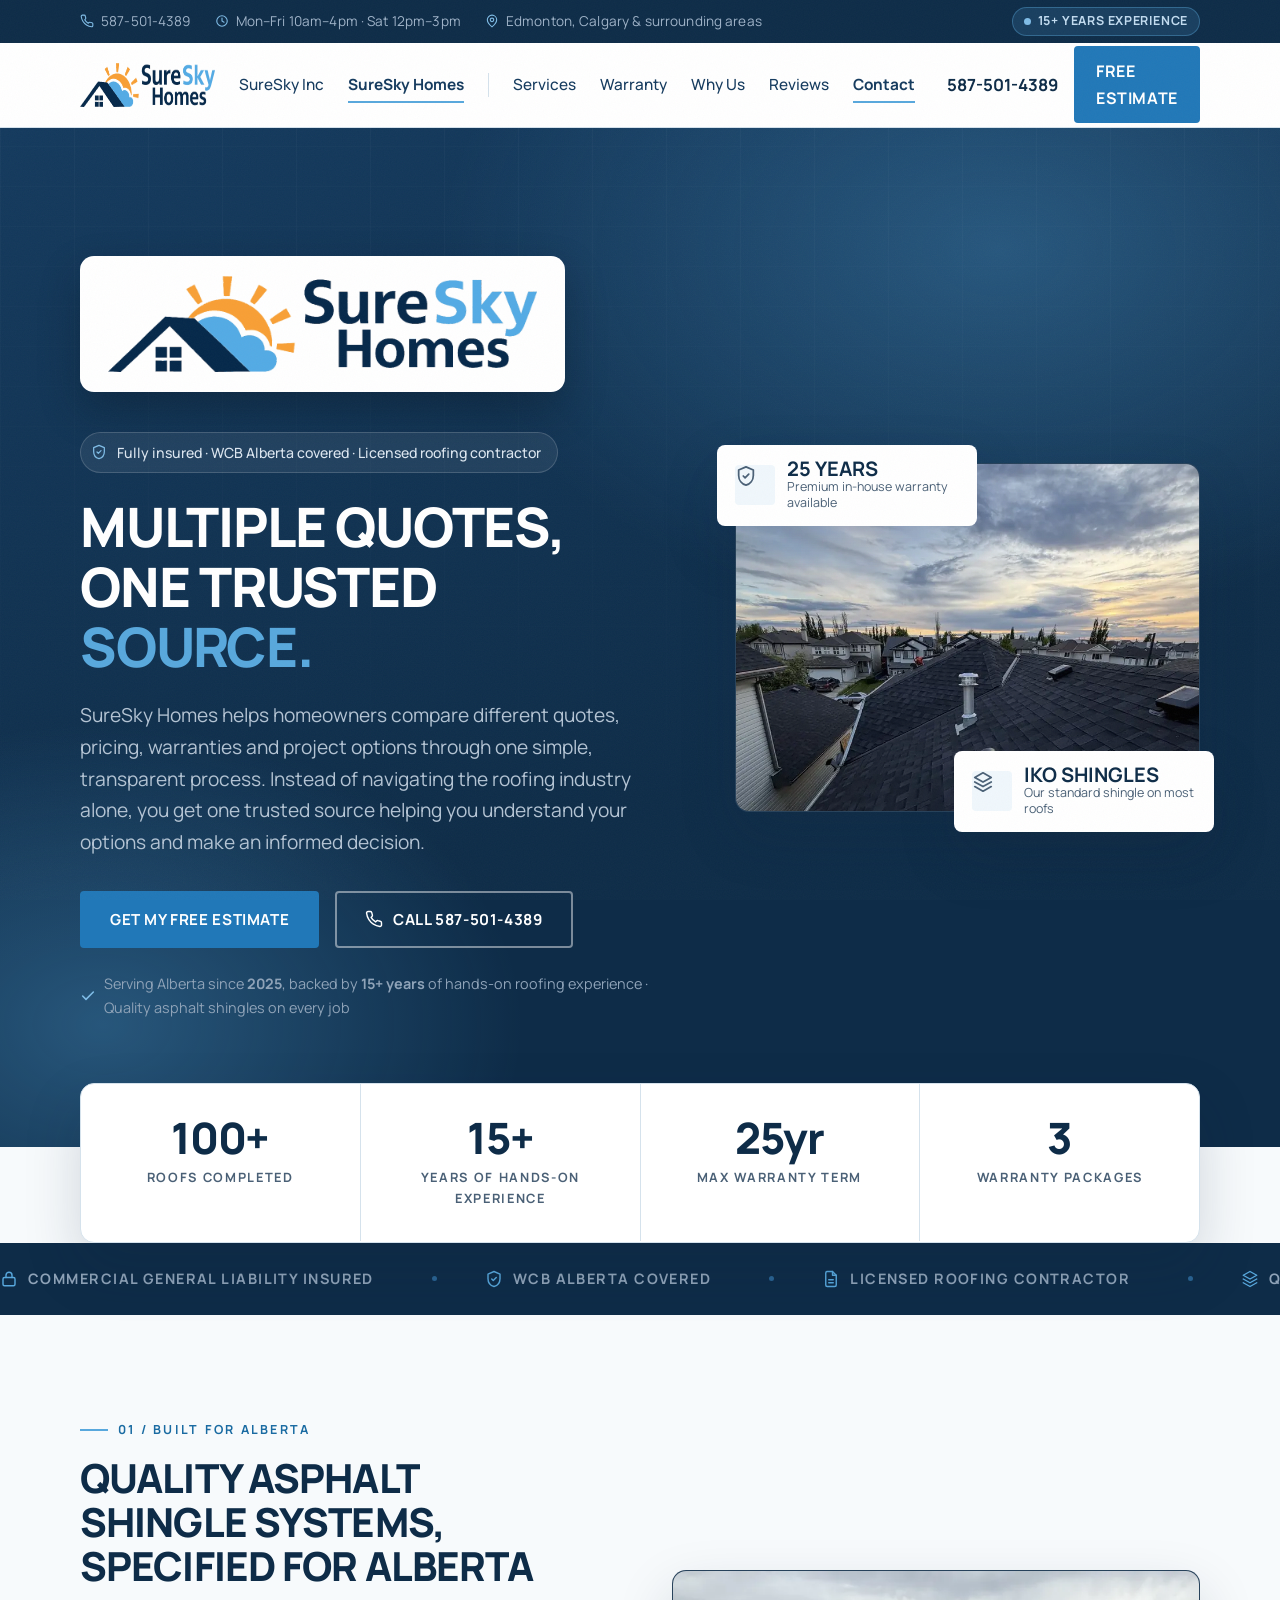
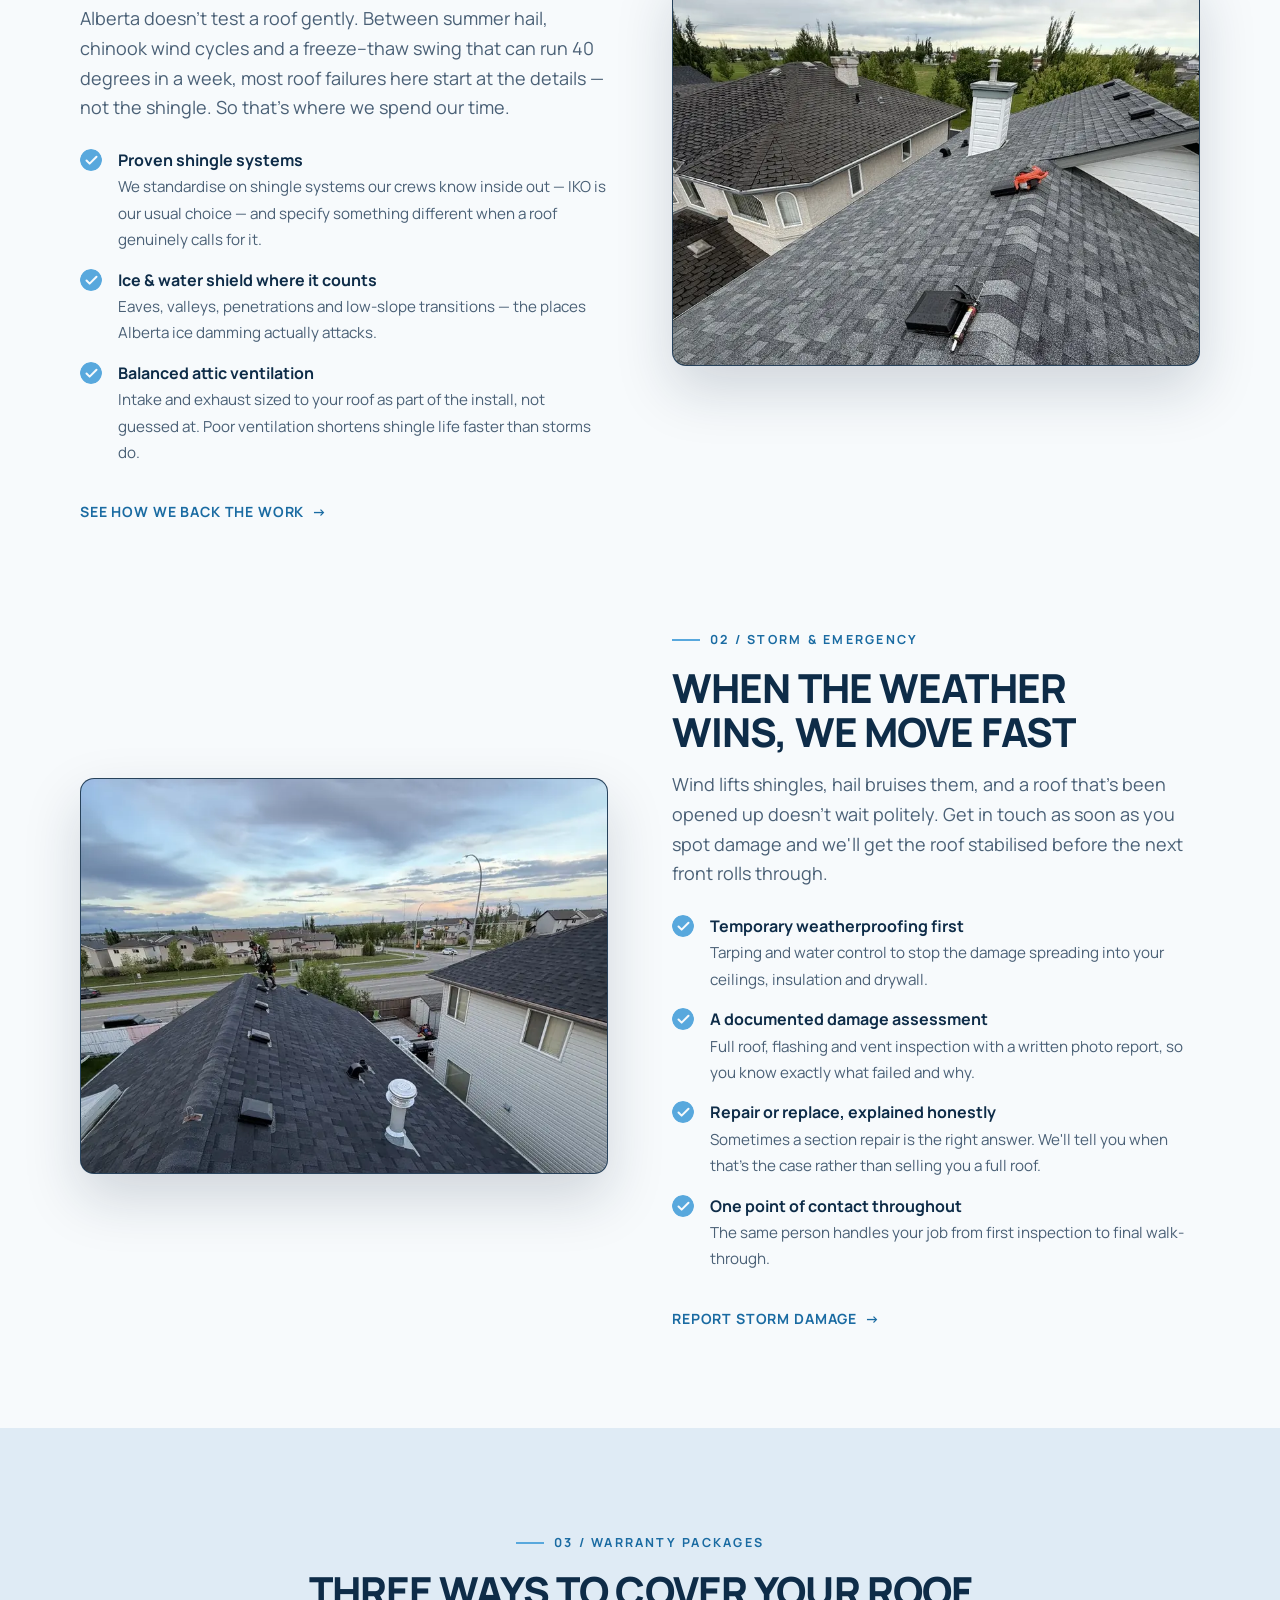
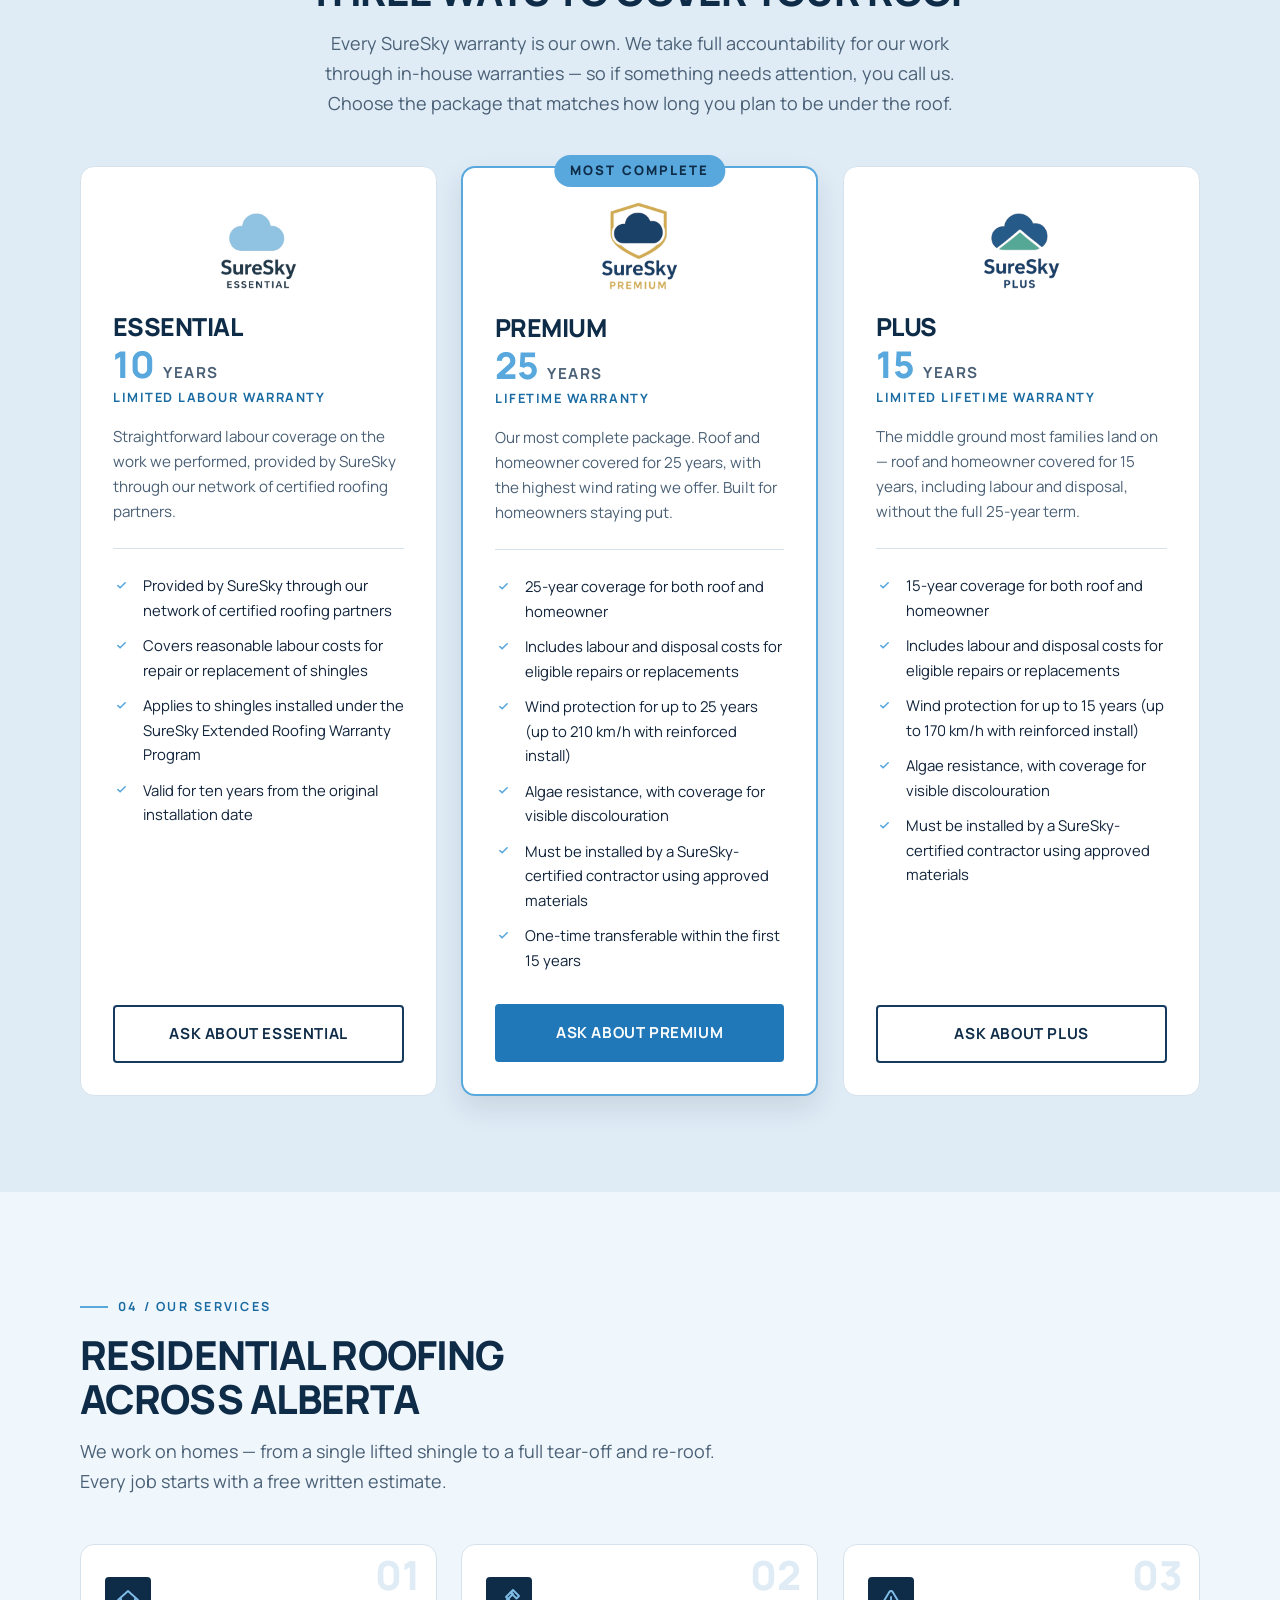
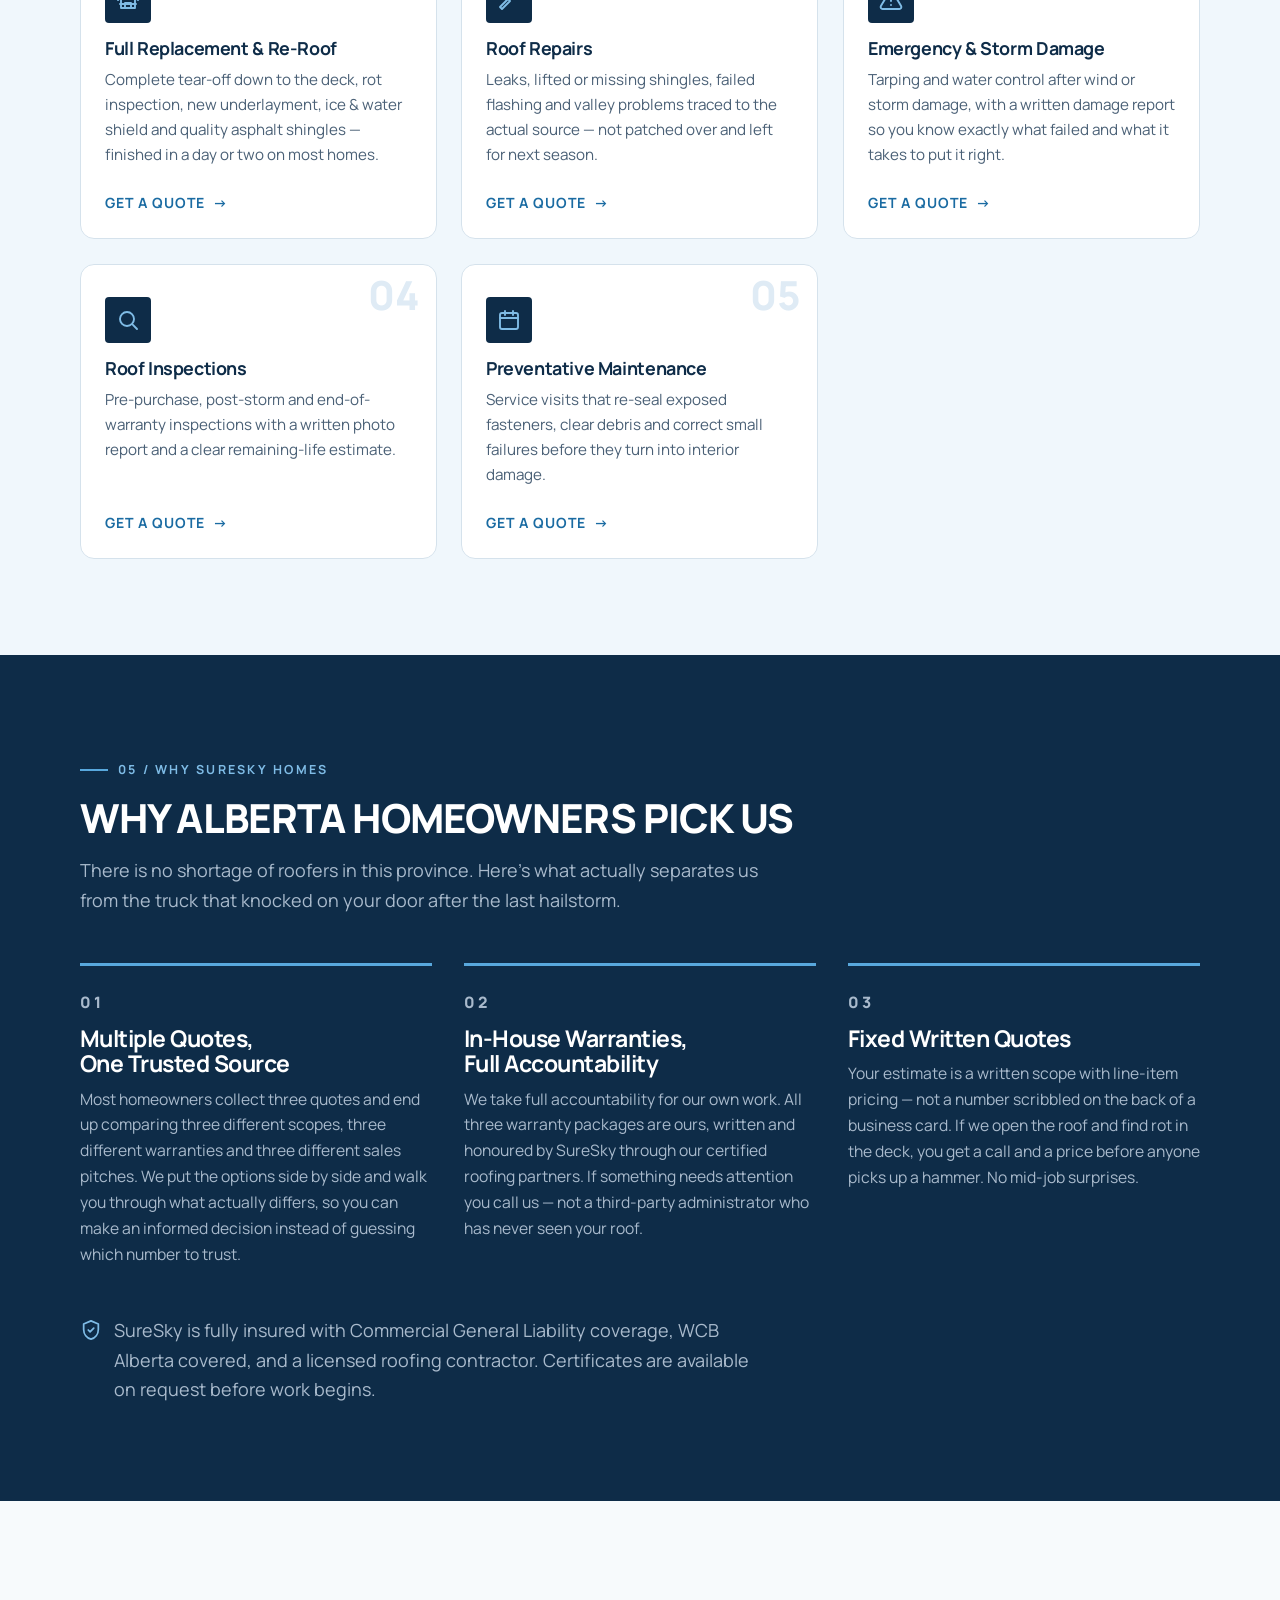
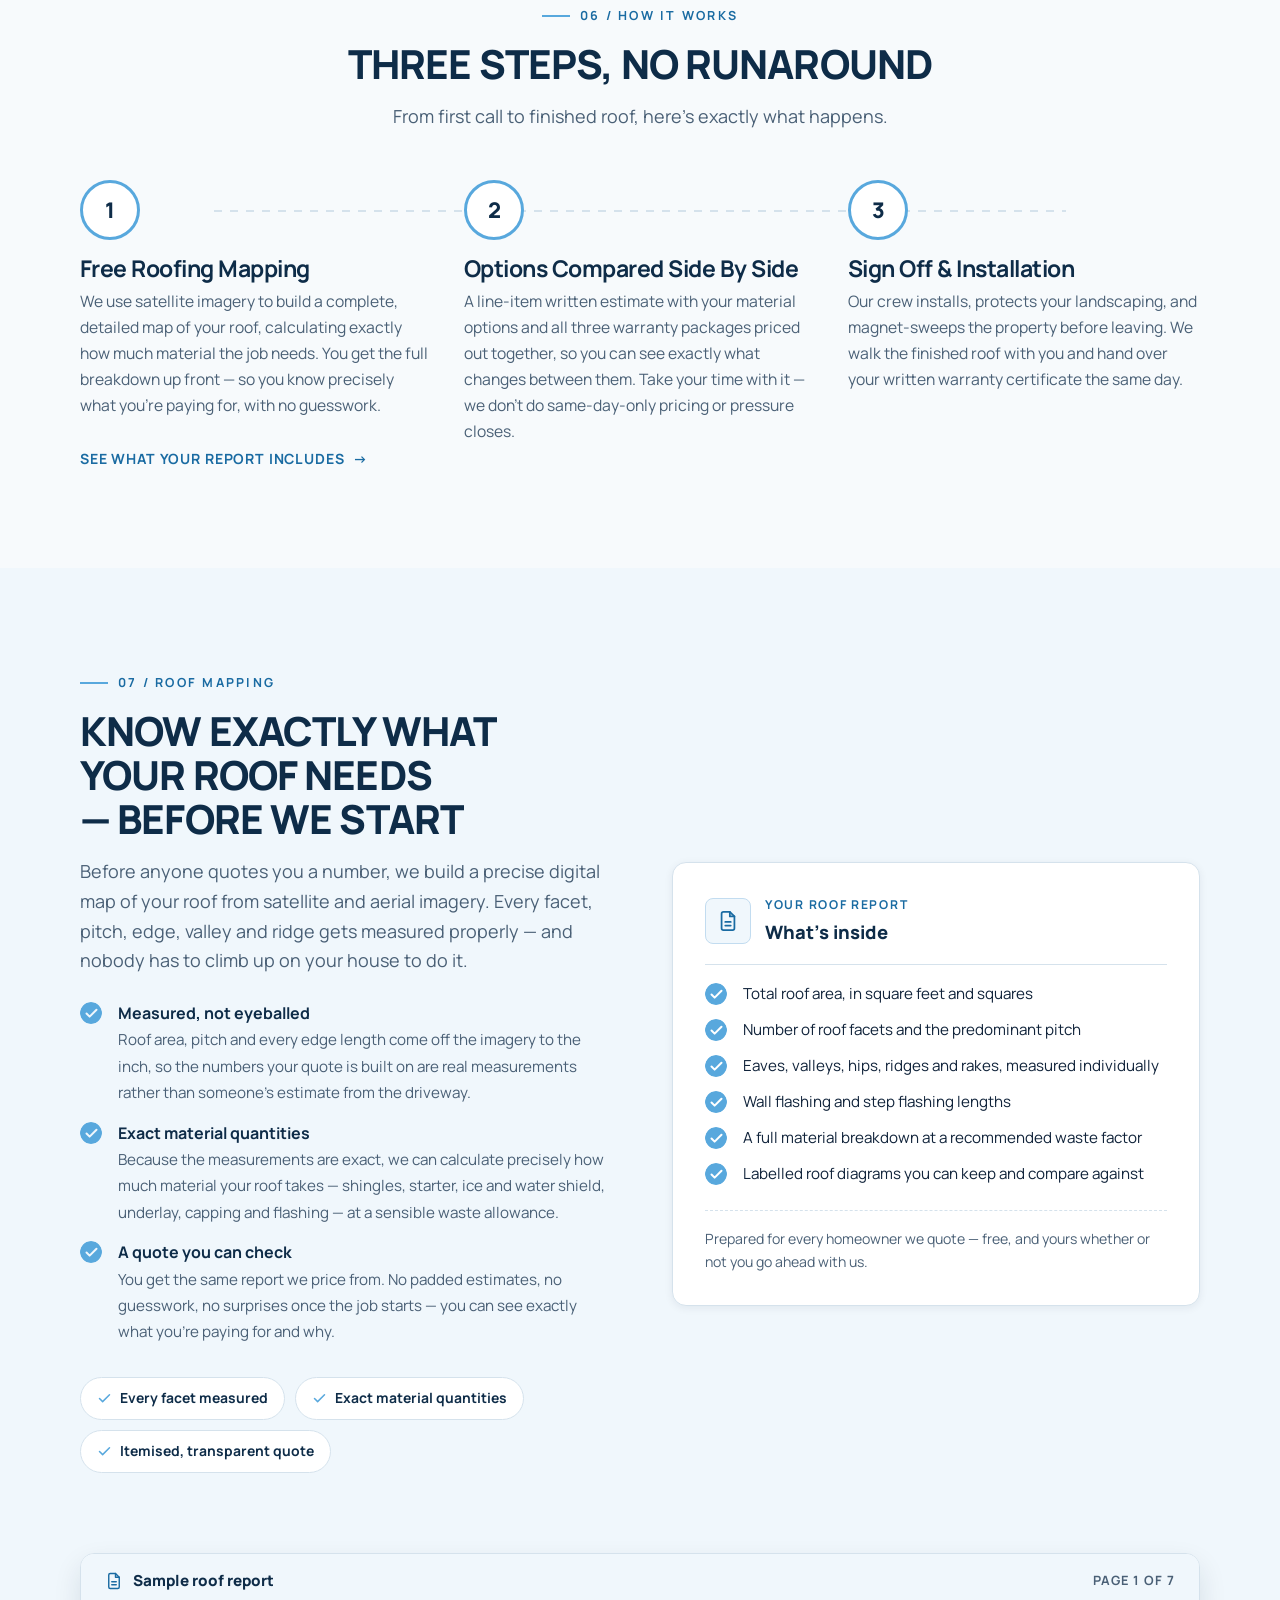
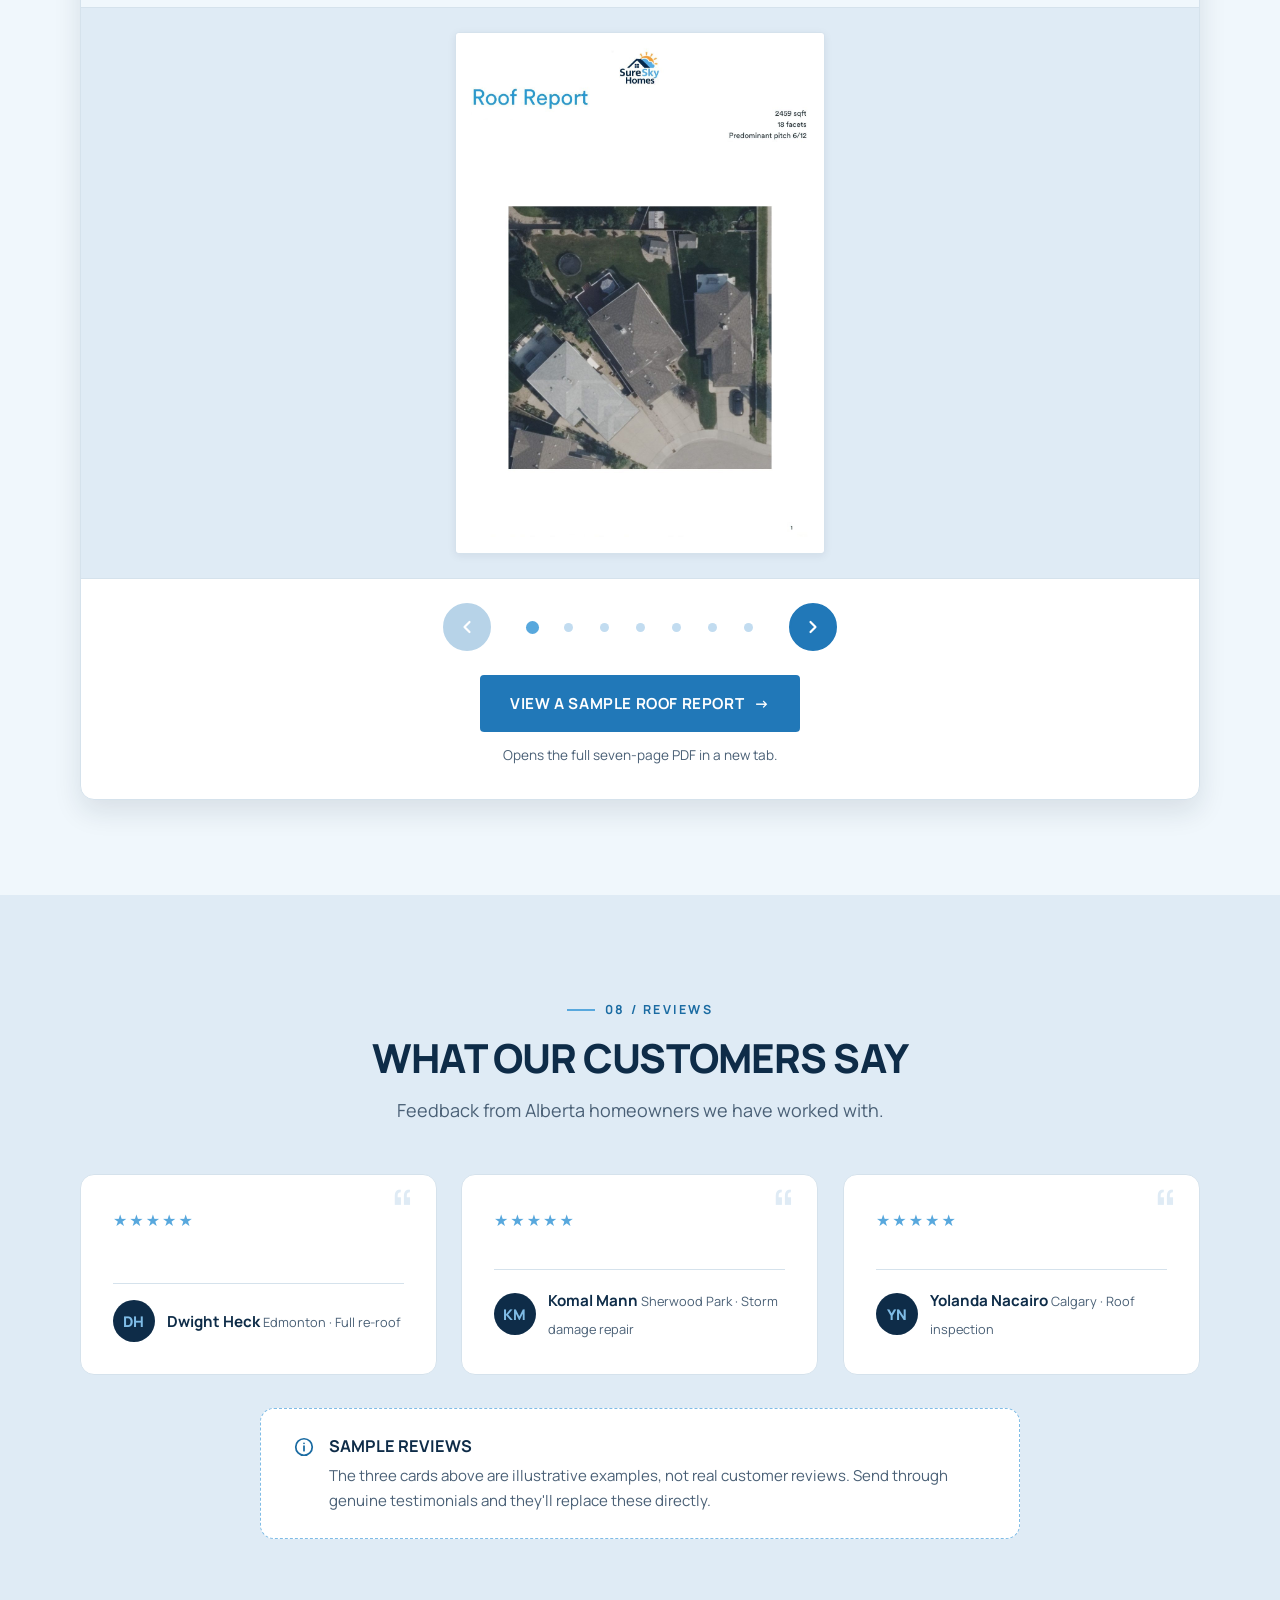
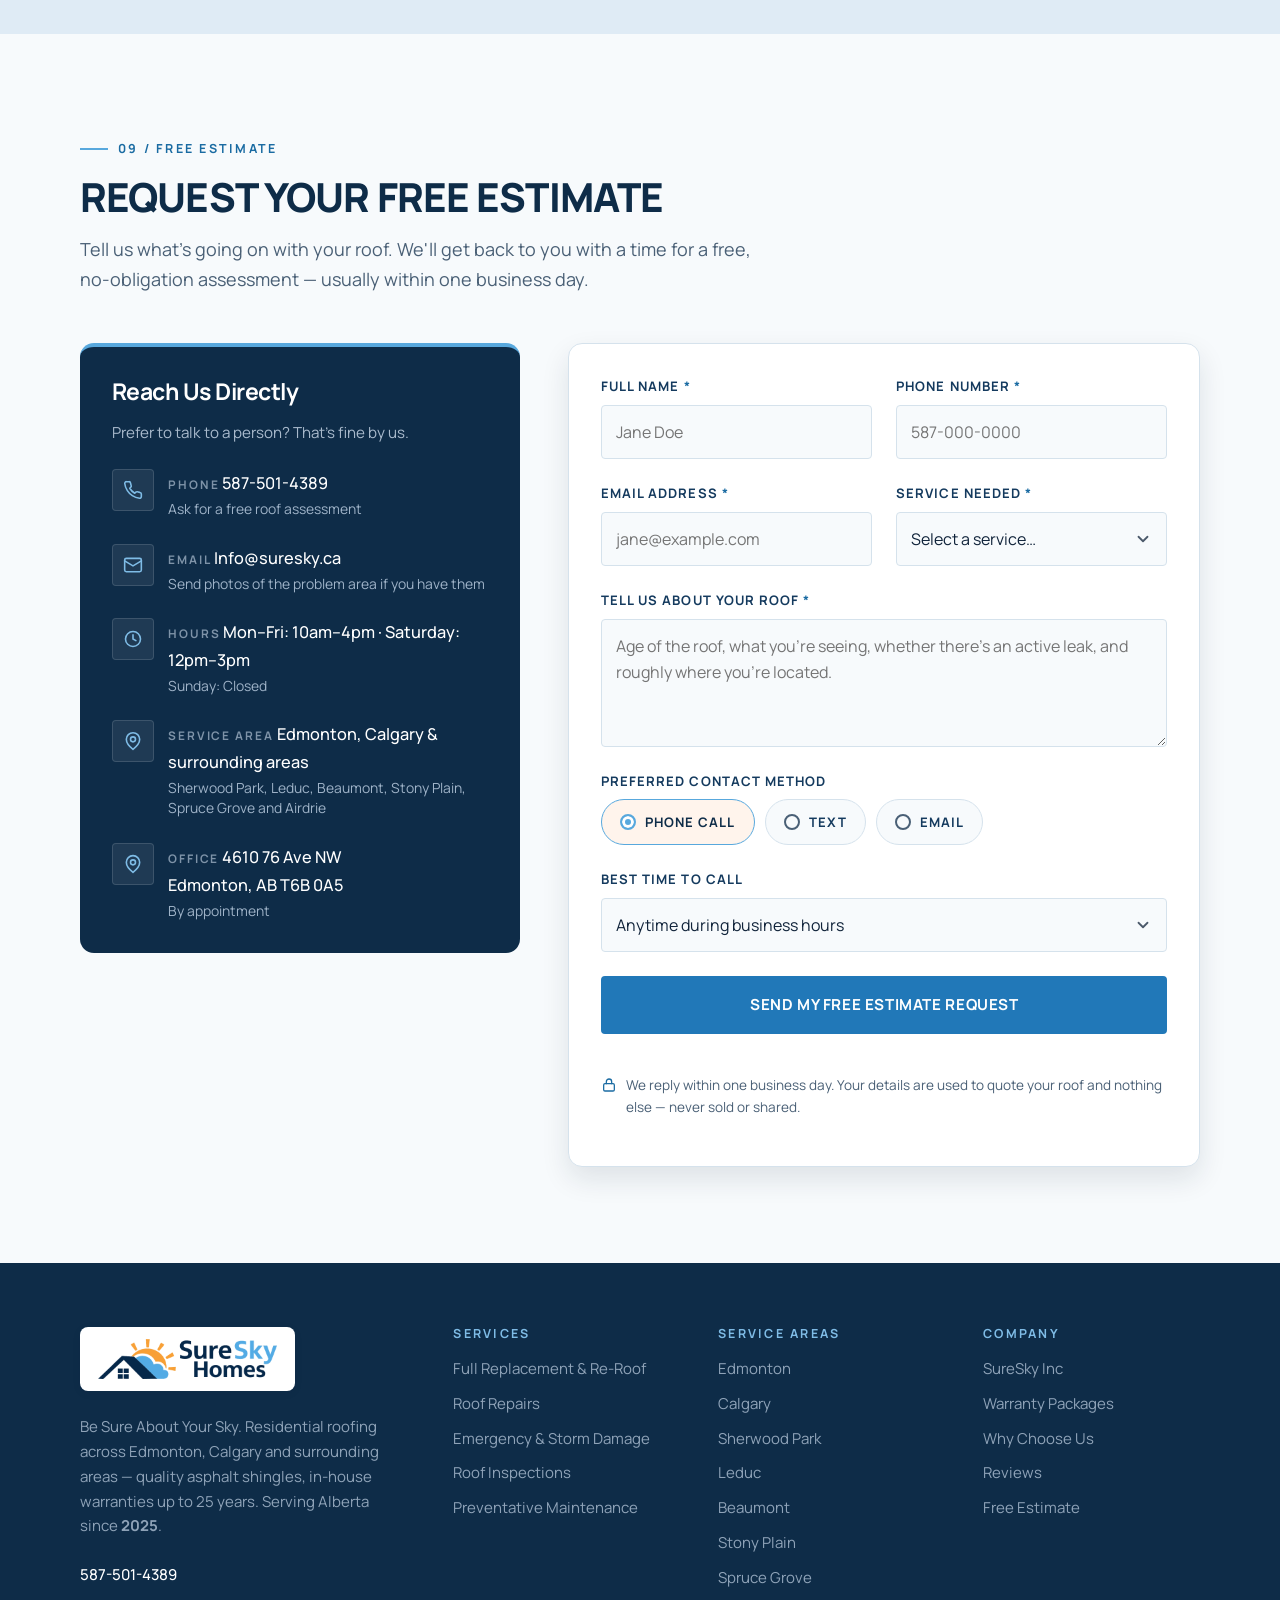
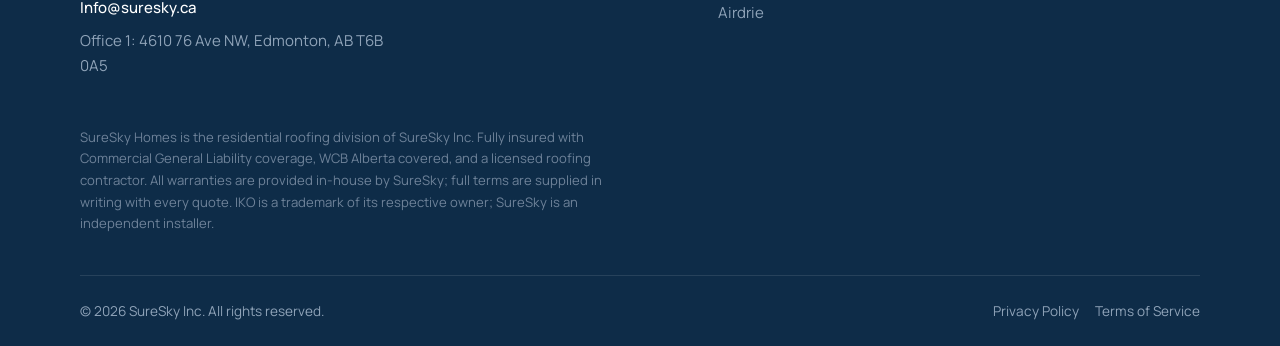
==== commit 95ae4567: "Add real reviewer names to homes.html testimonials, text pending Swap placeholder "Sample review" na" ====
--- a/homes.html
+++ b/homes.html
@@ -829,47 +829,40 @@
 
     <div class="reviews">
 
-      <article class="review reveal" data-placeholder="testimonial">
+      <!-- PLACEHOLDER: review-text — Dwight Heck's quote pending from owner -->
+      <article class="review reveal" data-placeholder="review-text">
         <div class="review__stars" aria-label="5 out of 5 stars">★★★★★</div>
-        <p class="review__text">
-          They walked us through three different options and explained what actually changed
-          between them instead of just handing over a price. First time a roofing quote has made
-          sense to me.
-        </p>
+        <p class="review__text"></p>
         <div class="review__who">
-          <span class="review__avatar" aria-hidden="true">SR</span>
+          <span class="review__avatar" aria-hidden="true">DH</span>
           <span>
-            <span class="review__name">Sample review</span>
+            <span class="review__name">Dwight Heck</span>
             <span class="review__meta">Edmonton · Full re-roof</span>
           </span>
         </div>
       </article>
 
-      <article class="review reveal" data-placeholder="testimonial">
+      <!-- PLACEHOLDER: review-text — Komal Mann's quote pending from owner -->
+      <article class="review reveal" data-placeholder="review-text">
         <div class="review__stars" aria-label="5 out of 5 stars">★★★★★</div>
-        <p class="review__text">
-          Wind took a section of shingles off and they had it tarped before the rain came through.
-          Permanent repair done the same week, and the site was spotless when they left.
-        </p>
+        <p class="review__text"></p>
         <div class="review__who">
-          <span class="review__avatar" aria-hidden="true">SR</span>
+          <span class="review__avatar" aria-hidden="true">KM</span>
           <span>
-            <span class="review__name">Sample review</span>
+            <span class="review__name">Komal Mann</span>
             <span class="review__meta">Sherwood Park · Storm damage repair</span>
           </span>
         </div>
       </article>
 
-      <article class="review reveal" data-placeholder="testimonial">
+      <!-- PLACEHOLDER: review-text — Yolanda Nacairo's quote pending from owner -->
+      <article class="review reveal" data-placeholder="review-text">
         <div class="review__stars" aria-label="5 out of 5 stars">★★★★★</div>
-        <p class="review__text">
-          Inspected the roof and told us it had a few years left rather than pushing a
-          replacement. That honesty is why they got the job when it finally did need doing.
-        </p>
+        <p class="review__text"></p>
         <div class="review__who">
-          <span class="review__avatar" aria-hidden="true">SR</span>
+          <span class="review__avatar" aria-hidden="true">YN</span>
           <span>
-            <span class="review__name">Sample review</span>
+            <span class="review__name">Yolanda Nacairo</span>
             <span class="review__meta">Calgary · Roof inspection</span>
           </span>
         </div>
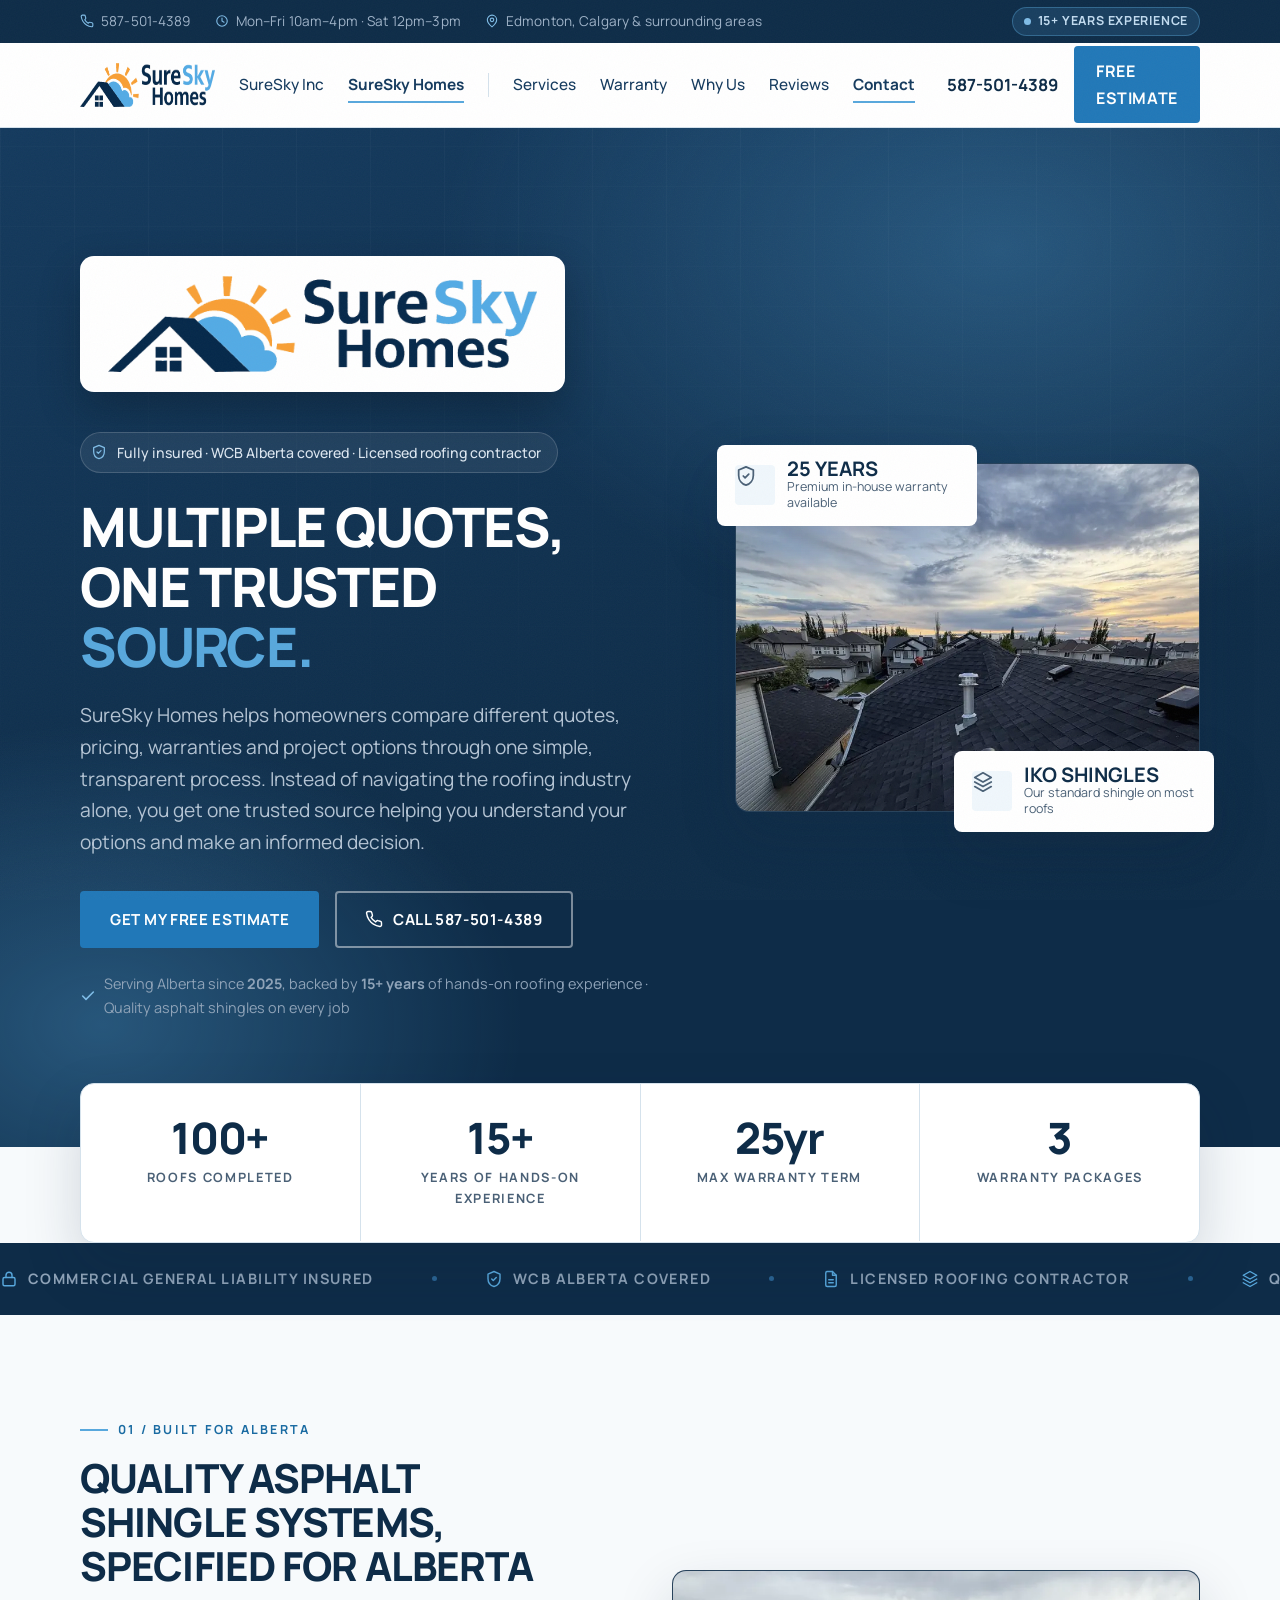
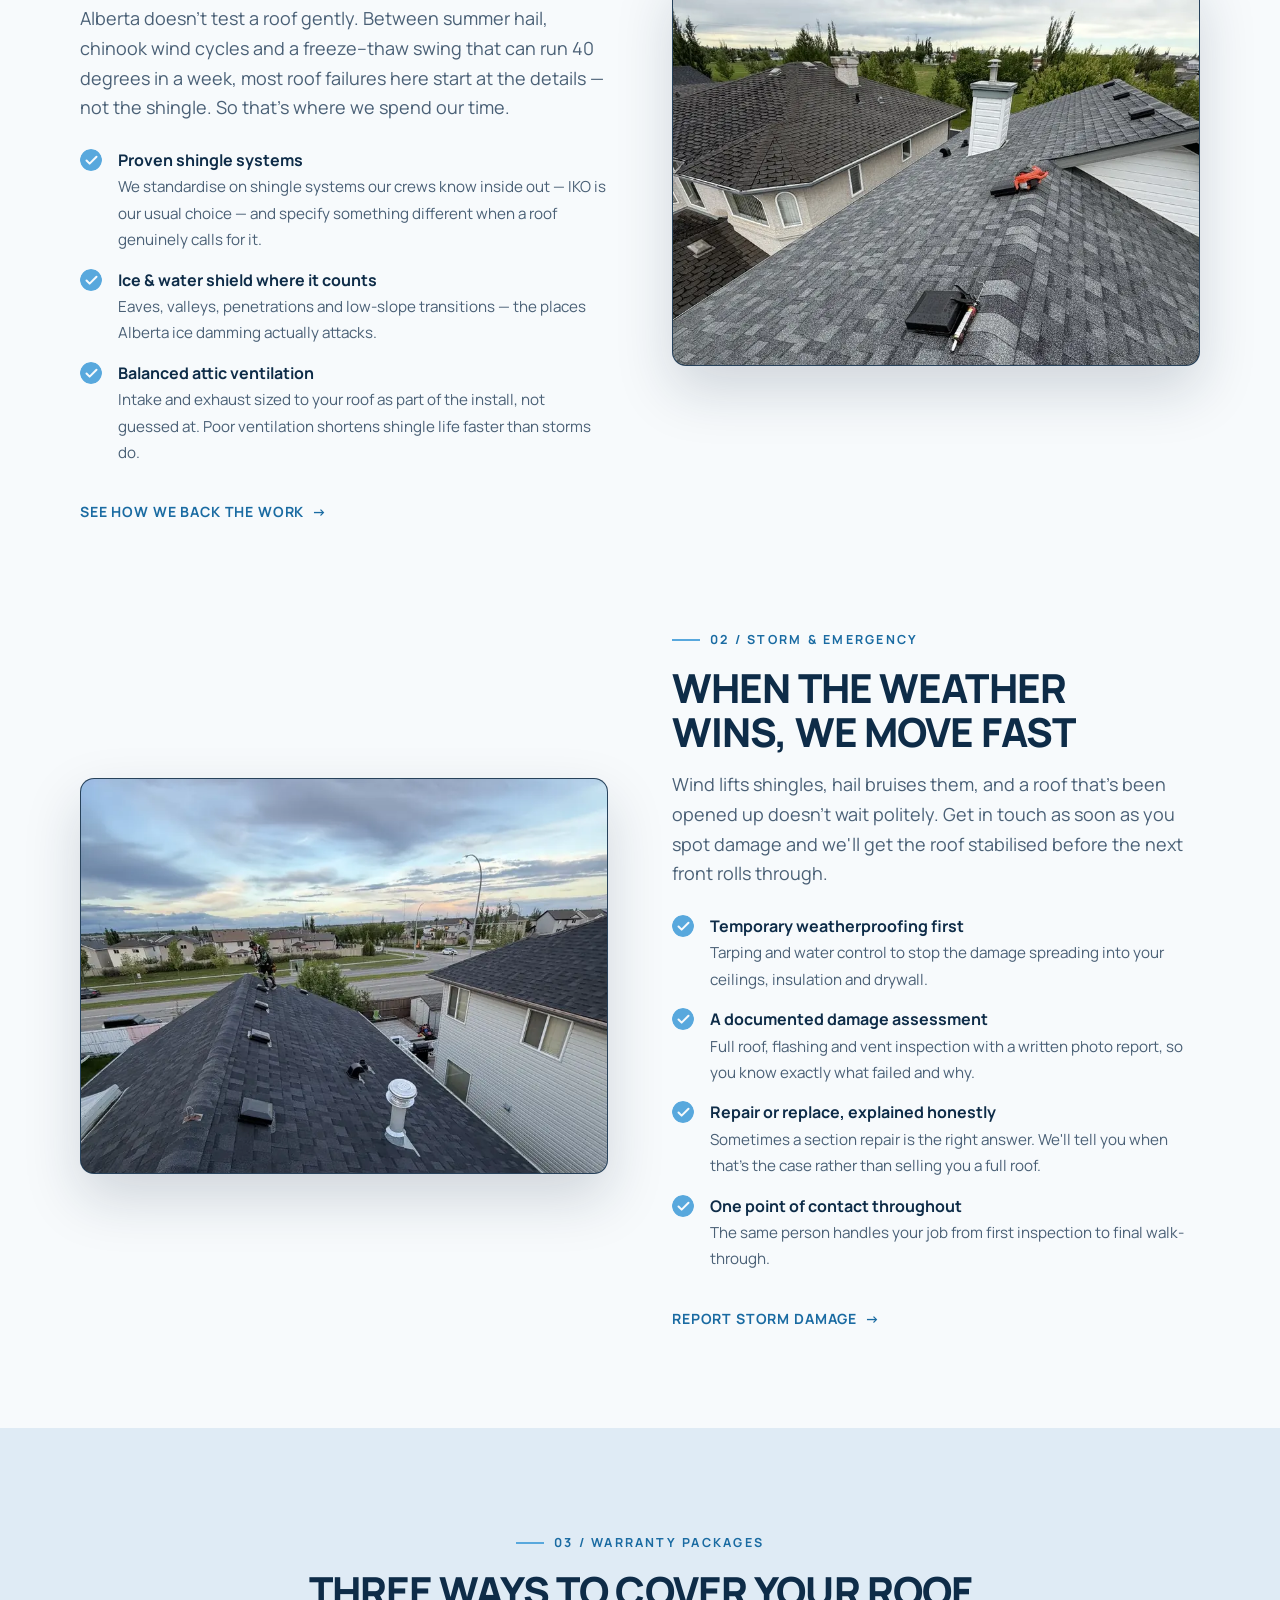
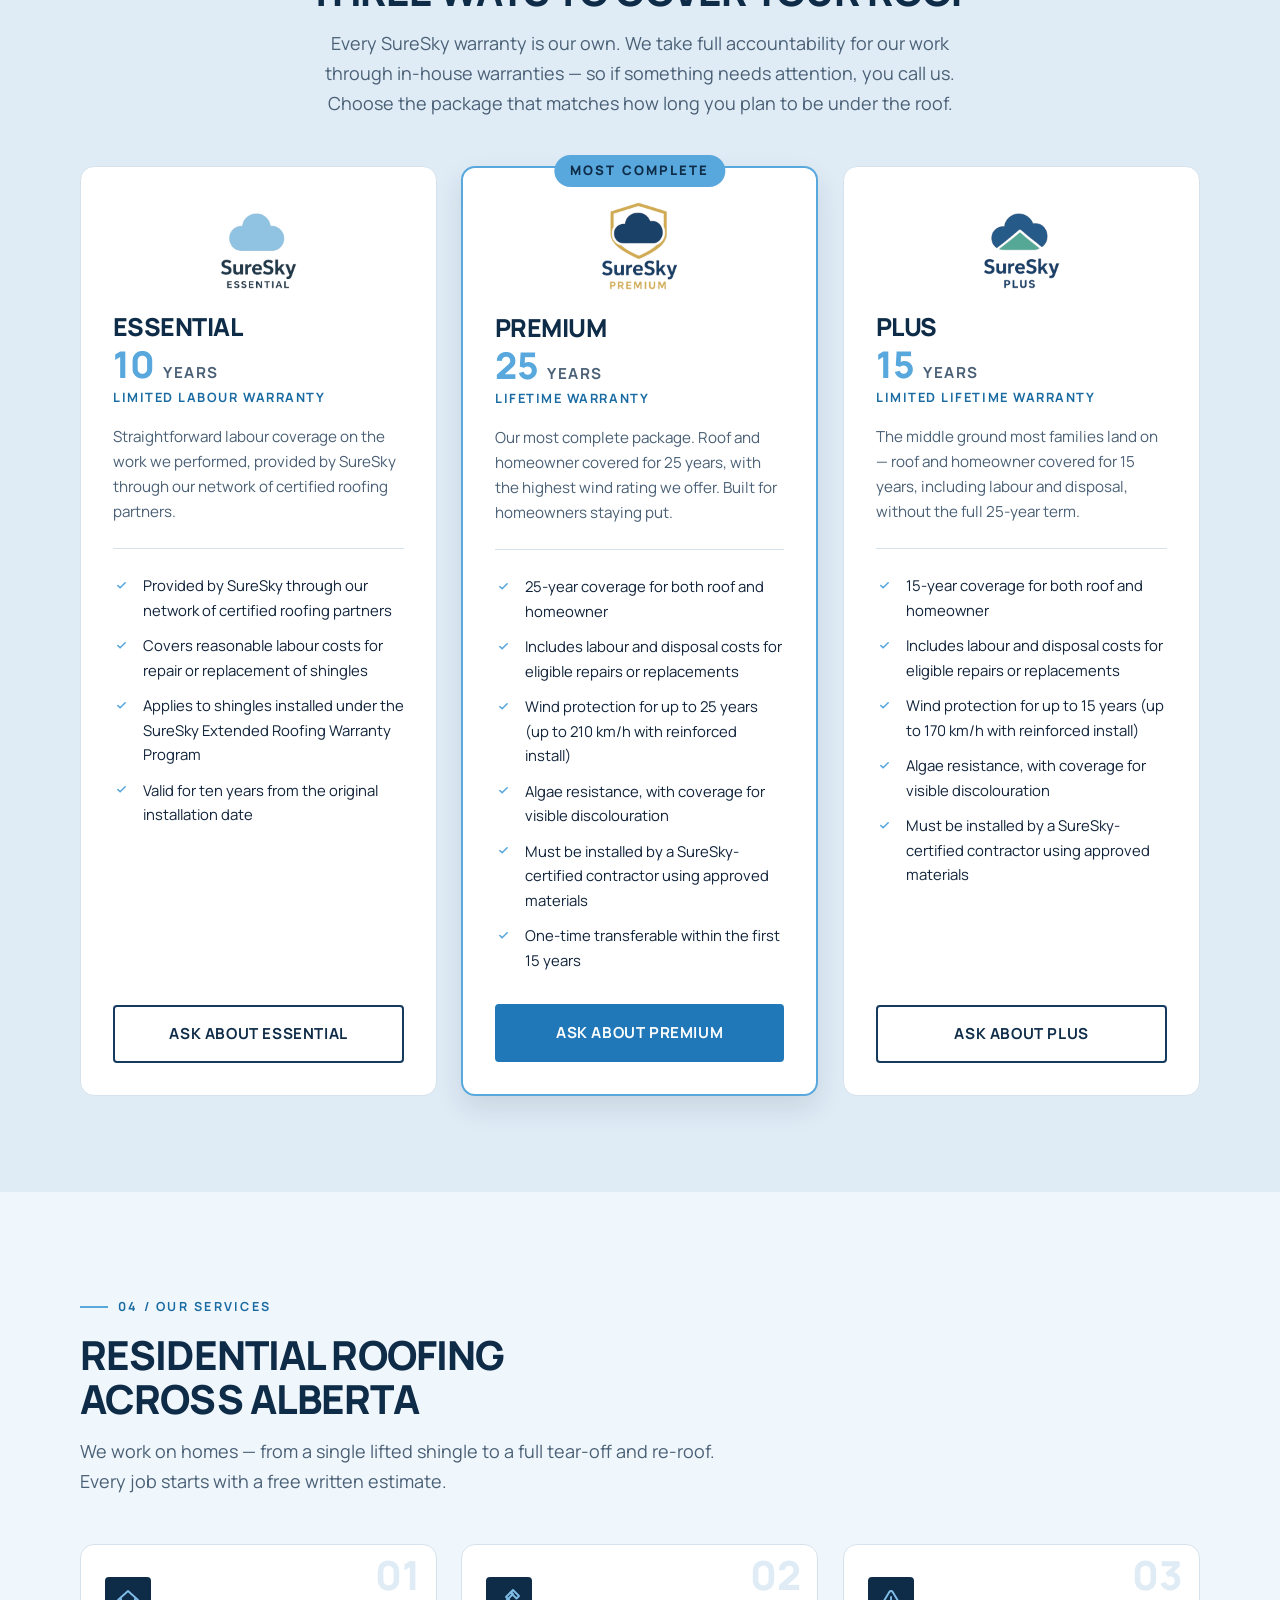
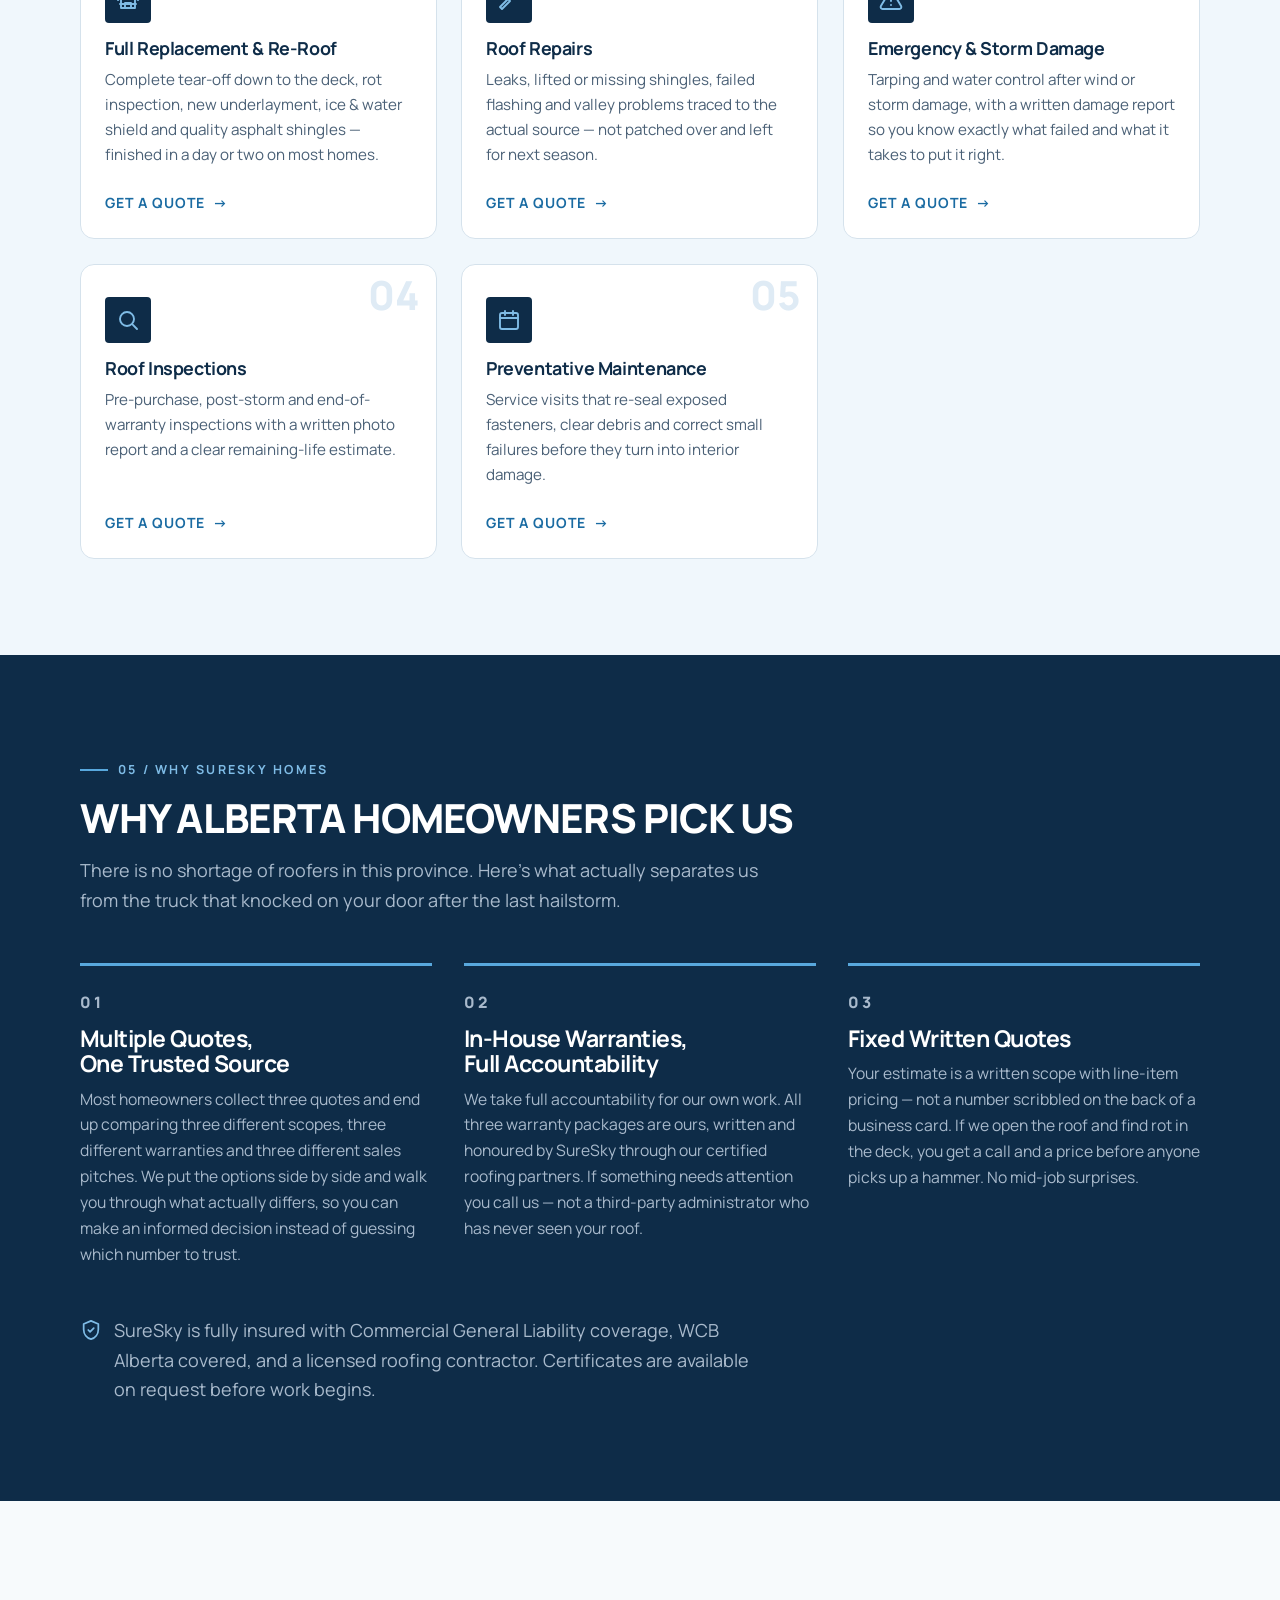
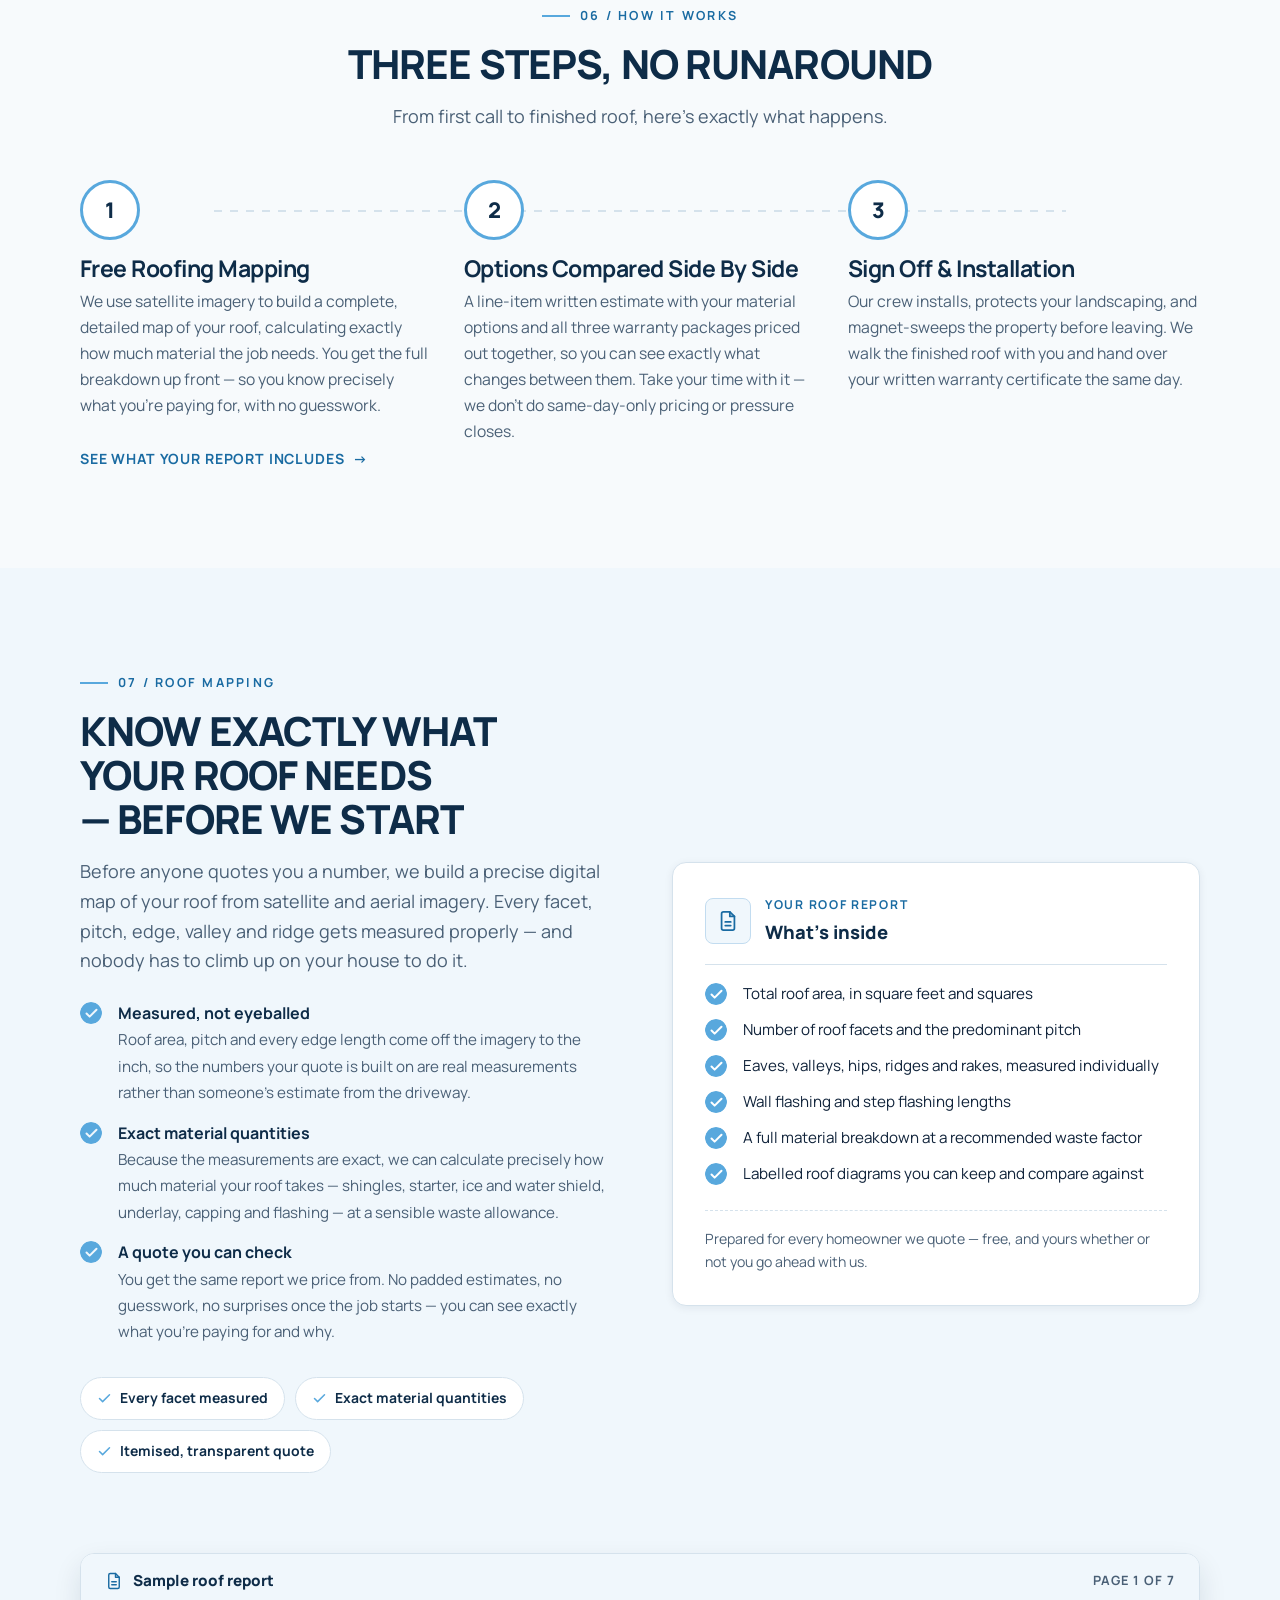
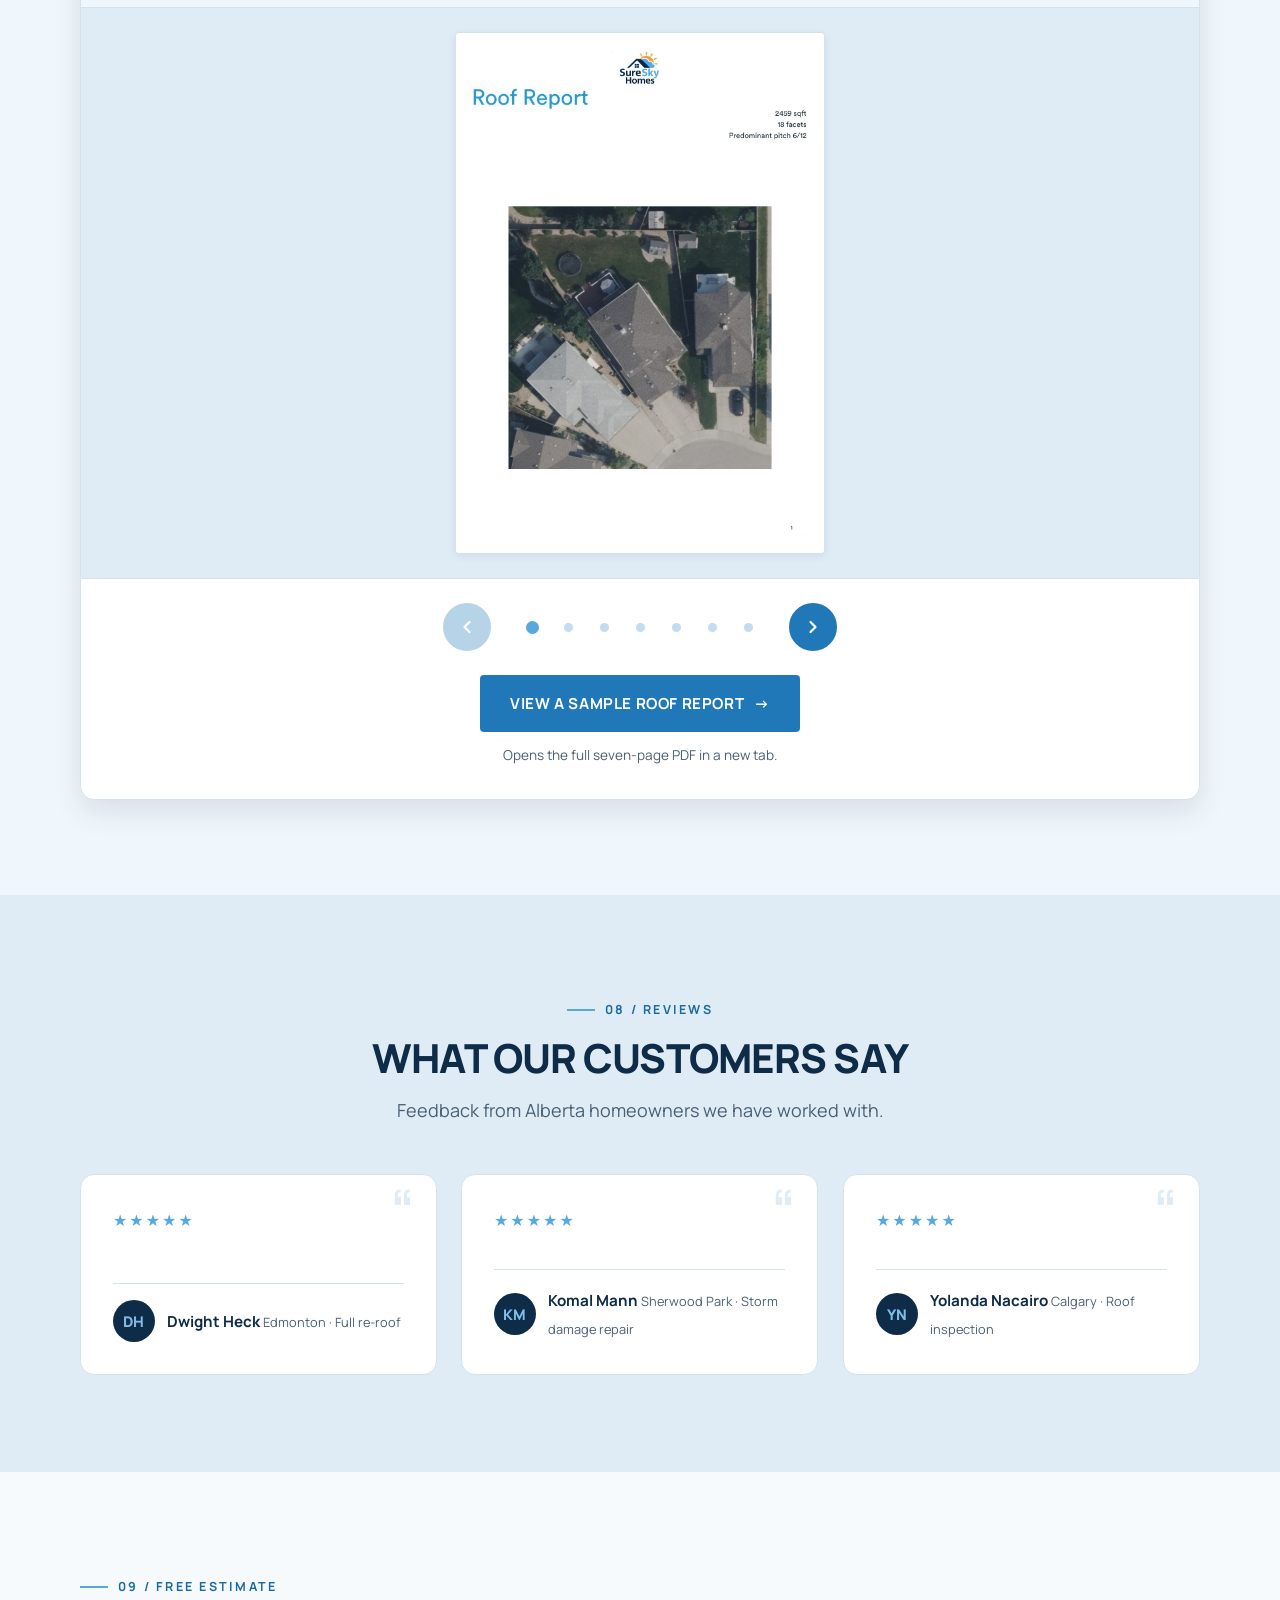
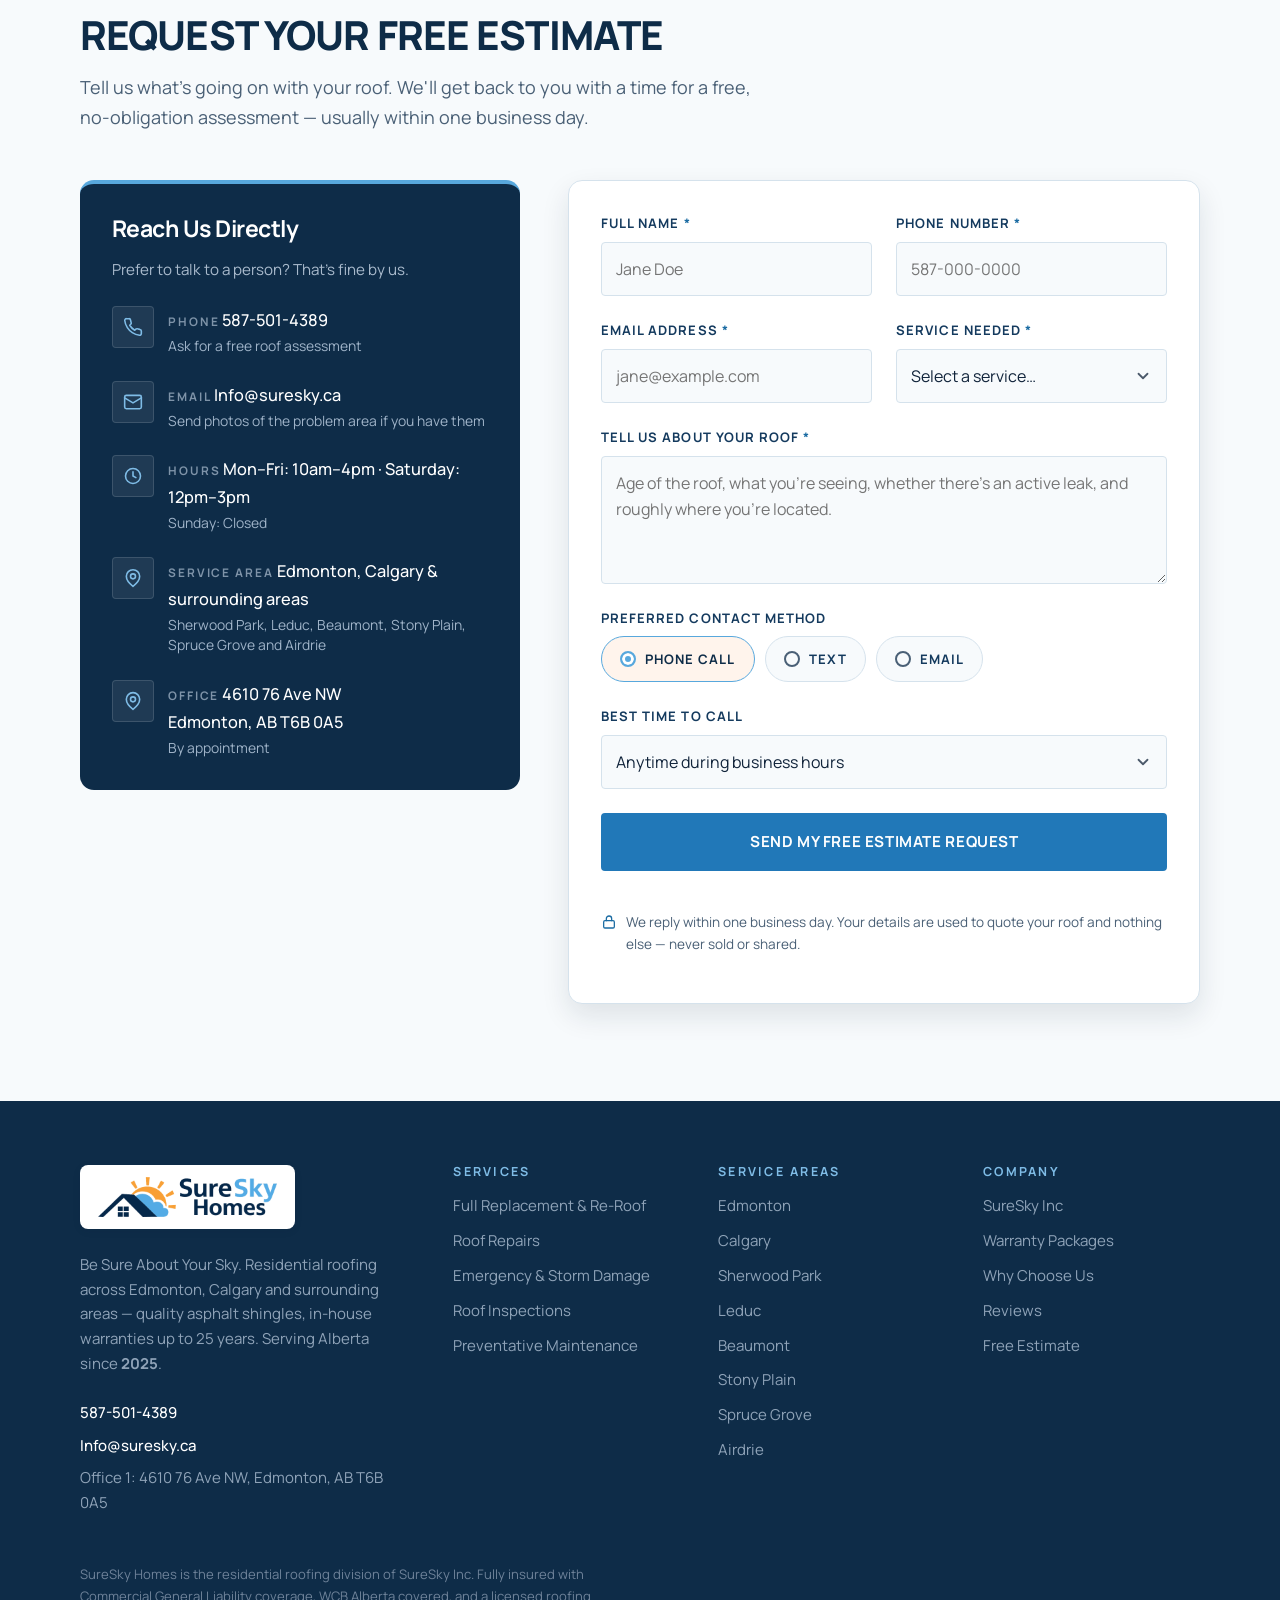
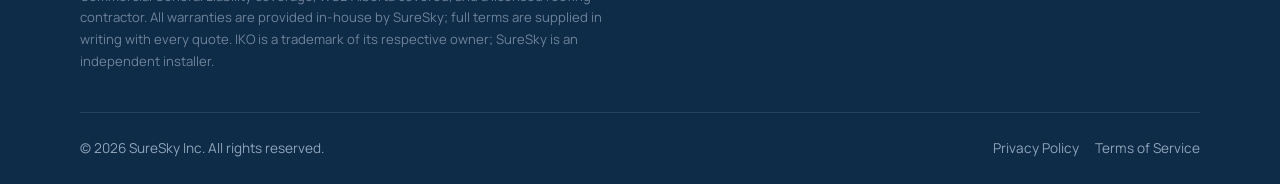
==== commit b7e81a1a: "Remove 'Sample reviews' disclaimer from reviews section" ====
--- a/homes.html
+++ b/homes.html
@@ -869,17 +869,6 @@
       </article>
 
     </div>
-
-    <div class="slot-note reveal">
-      <svg aria-hidden="true"><use href="#i-info"></use></svg>
-      <div>
-        <strong>Sample reviews</strong>
-        <p>
-          The three cards above are illustrative examples, not real customer reviews. Send through
-          genuine testimonials and they'll replace these directly.
-        </p>
-      </div>
-    </div>
   </div>
 </section>
 
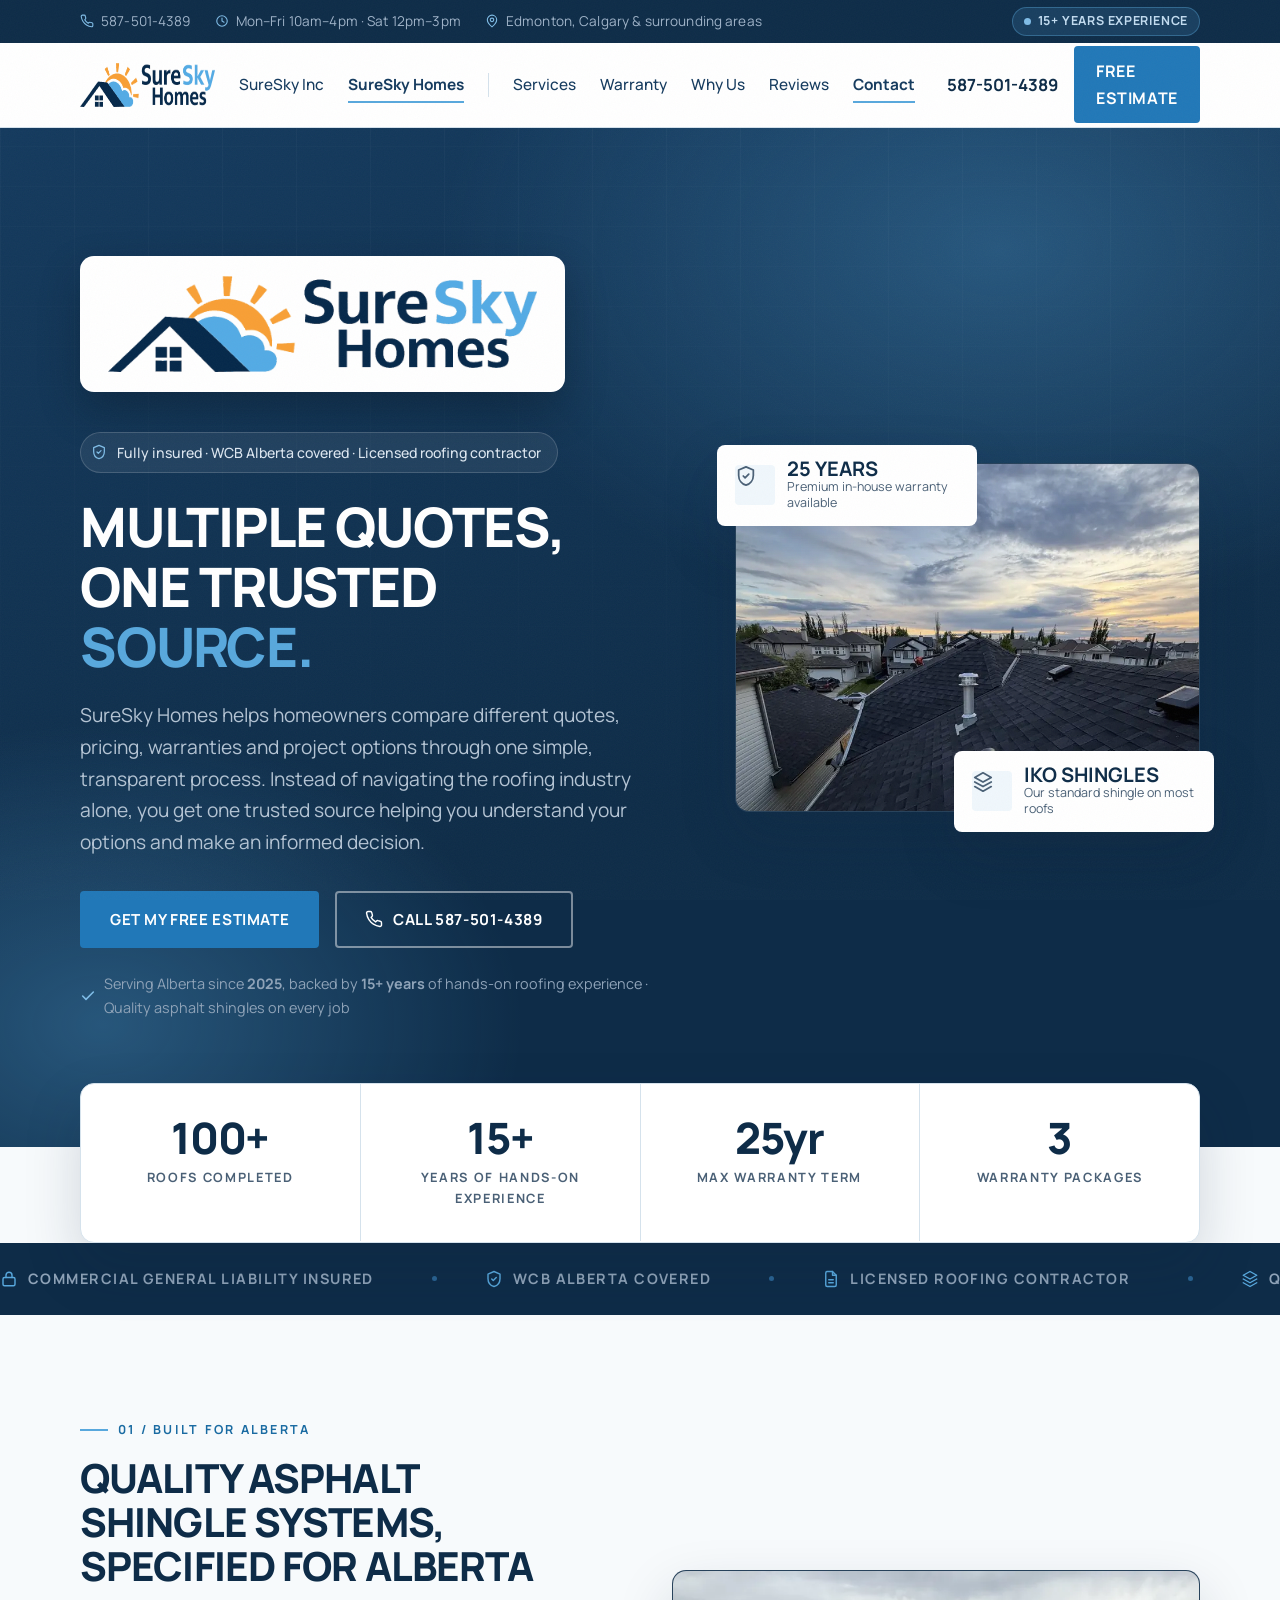
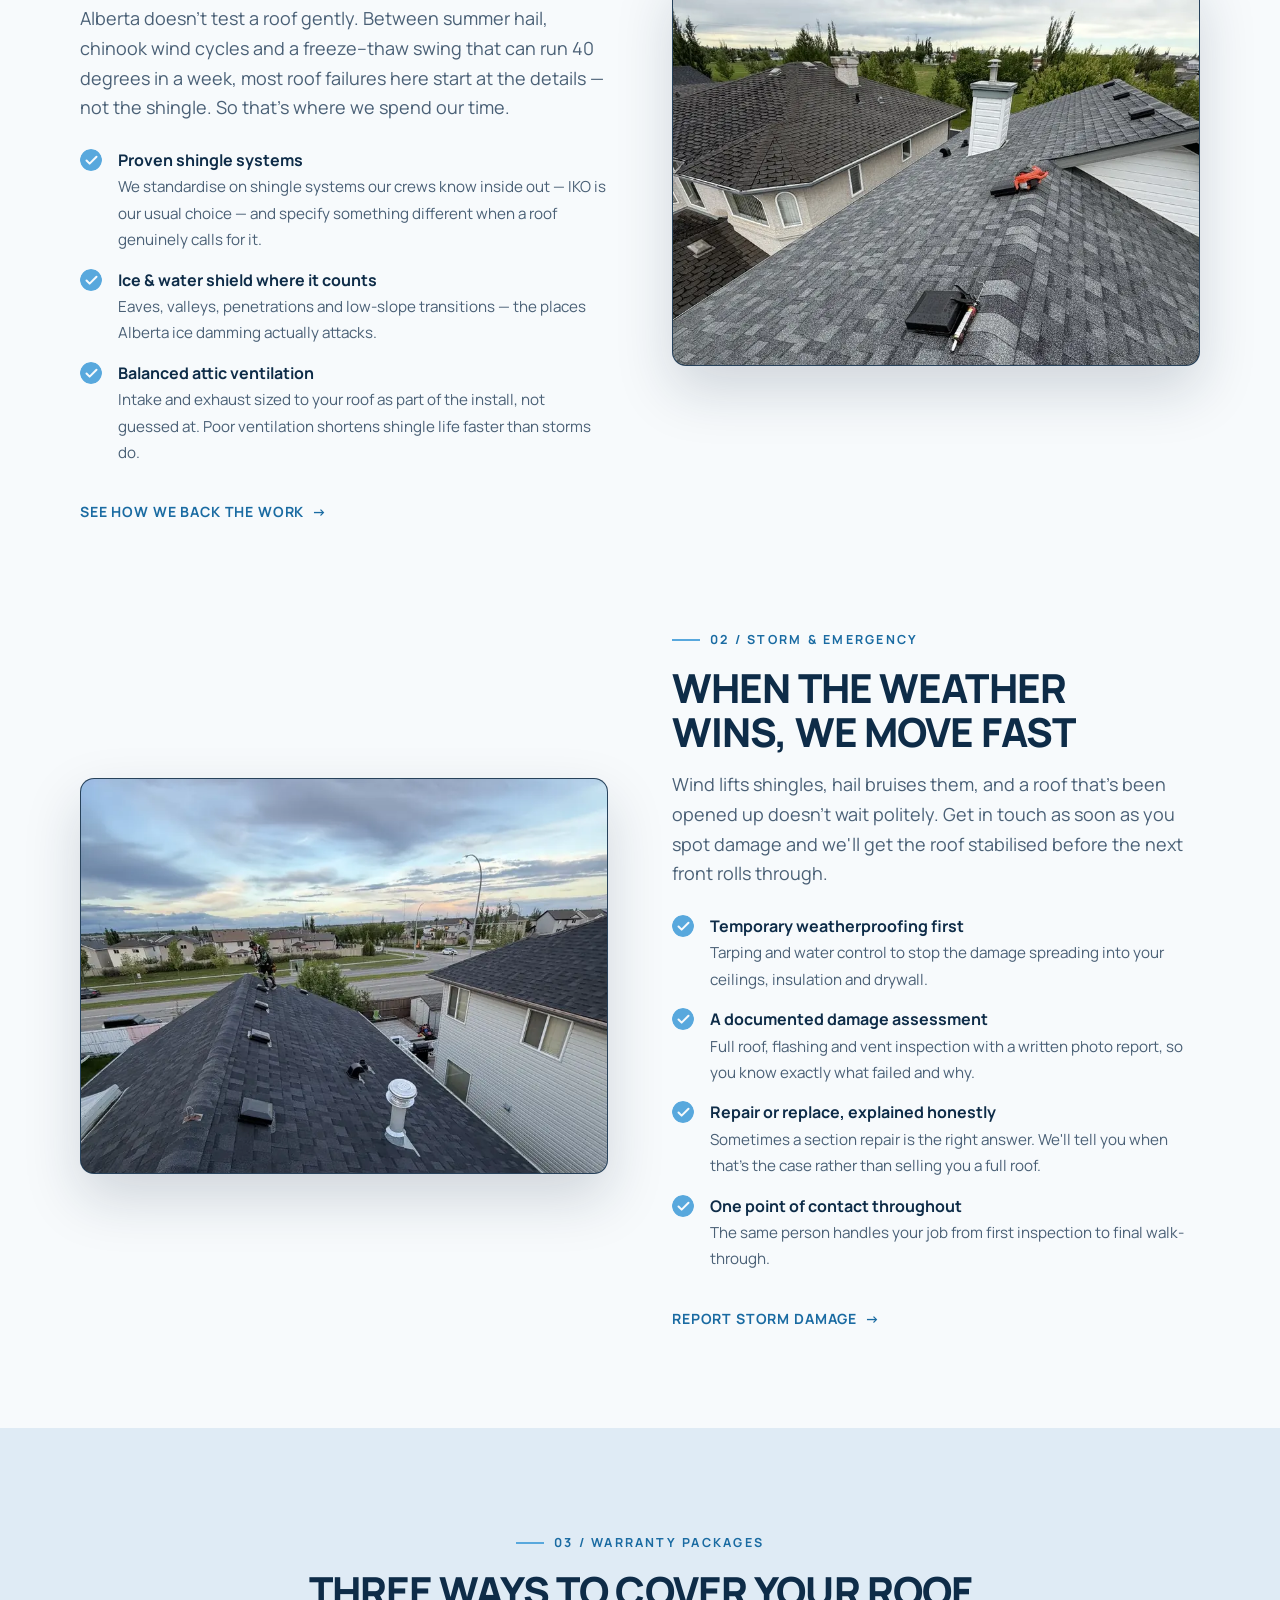
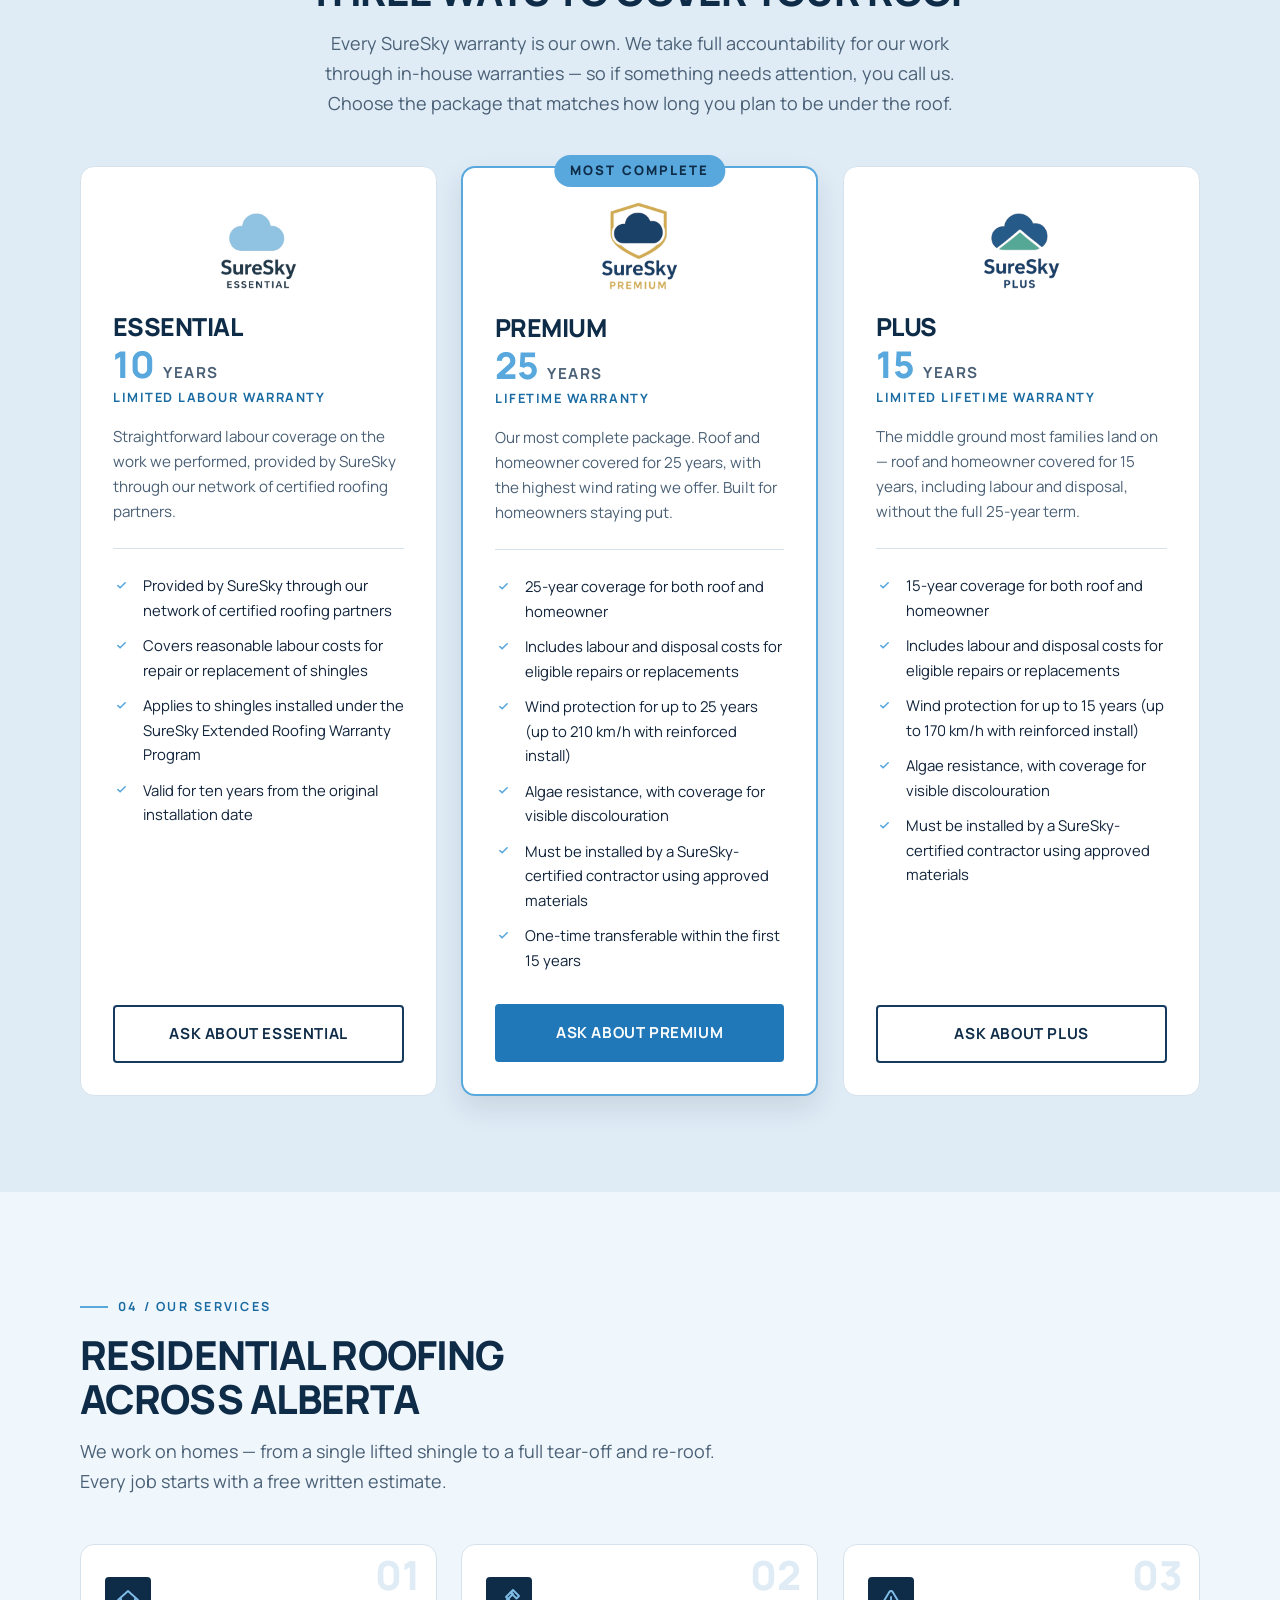
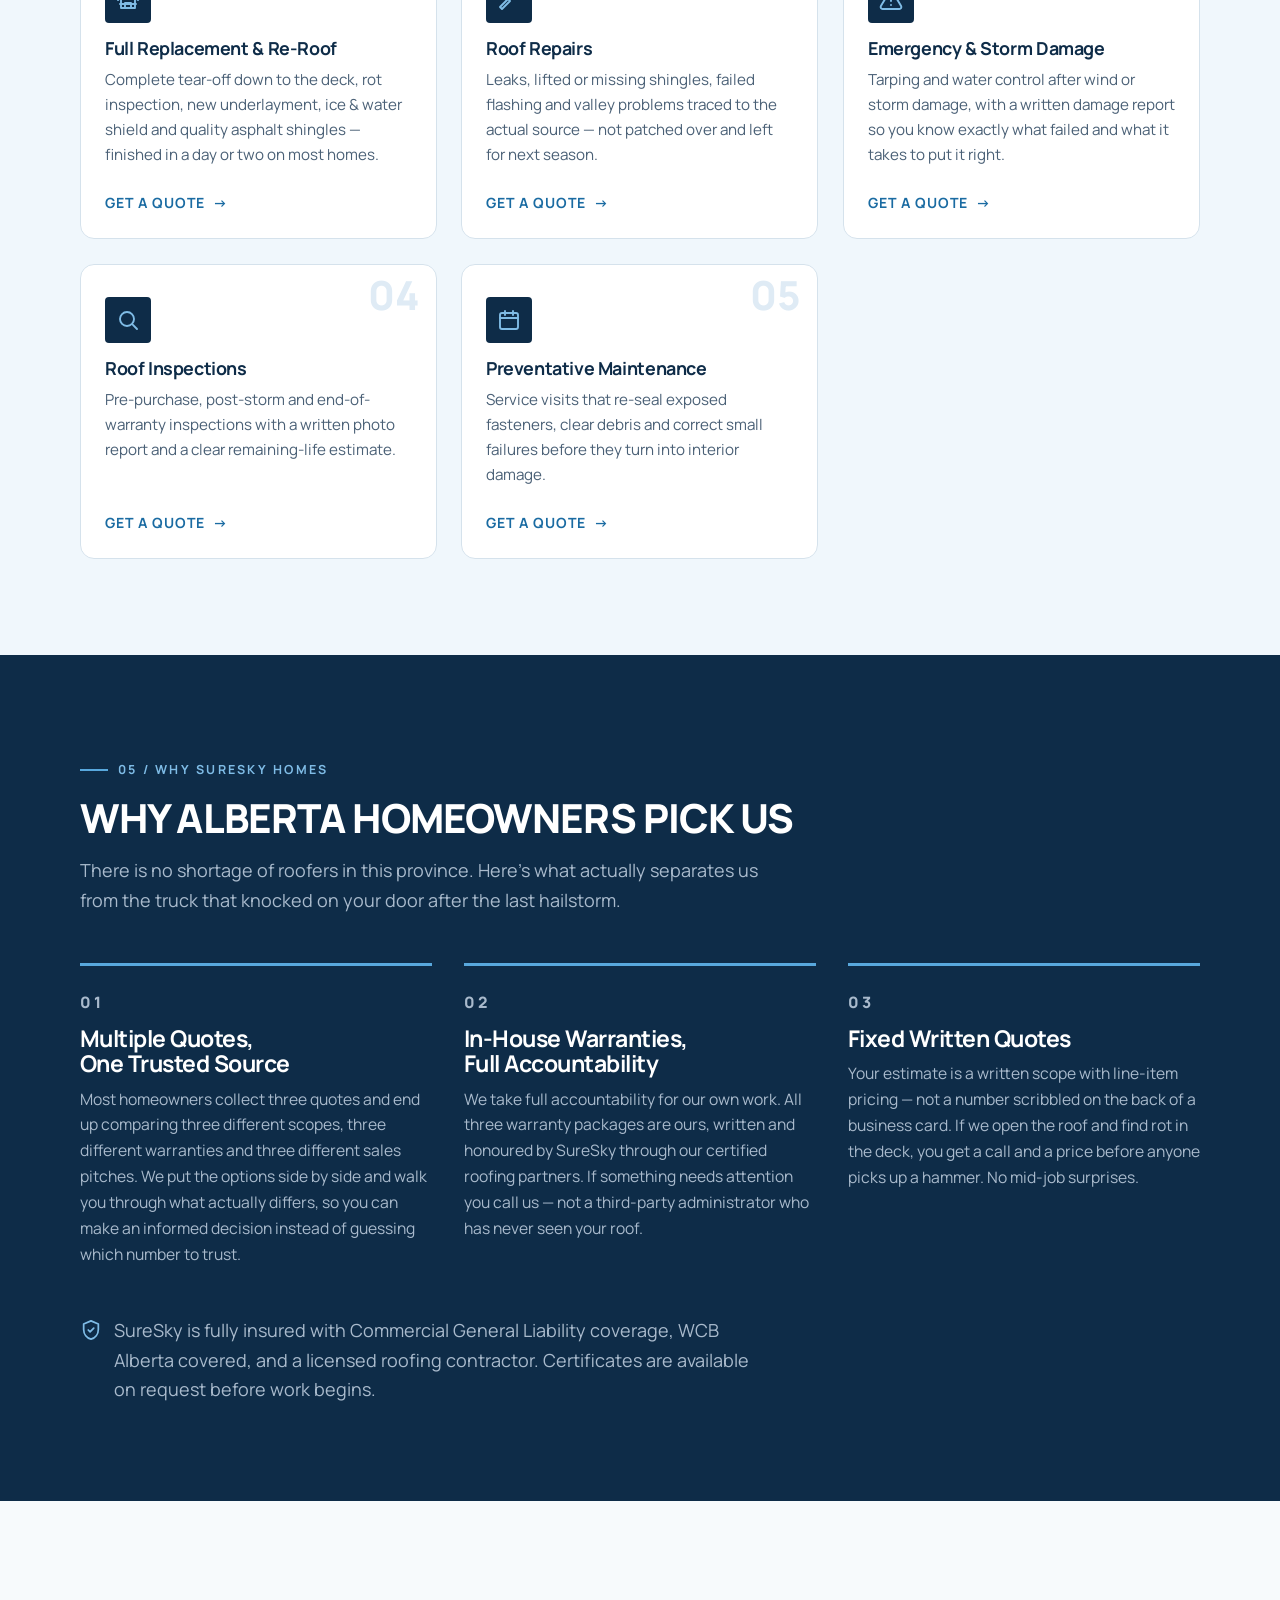
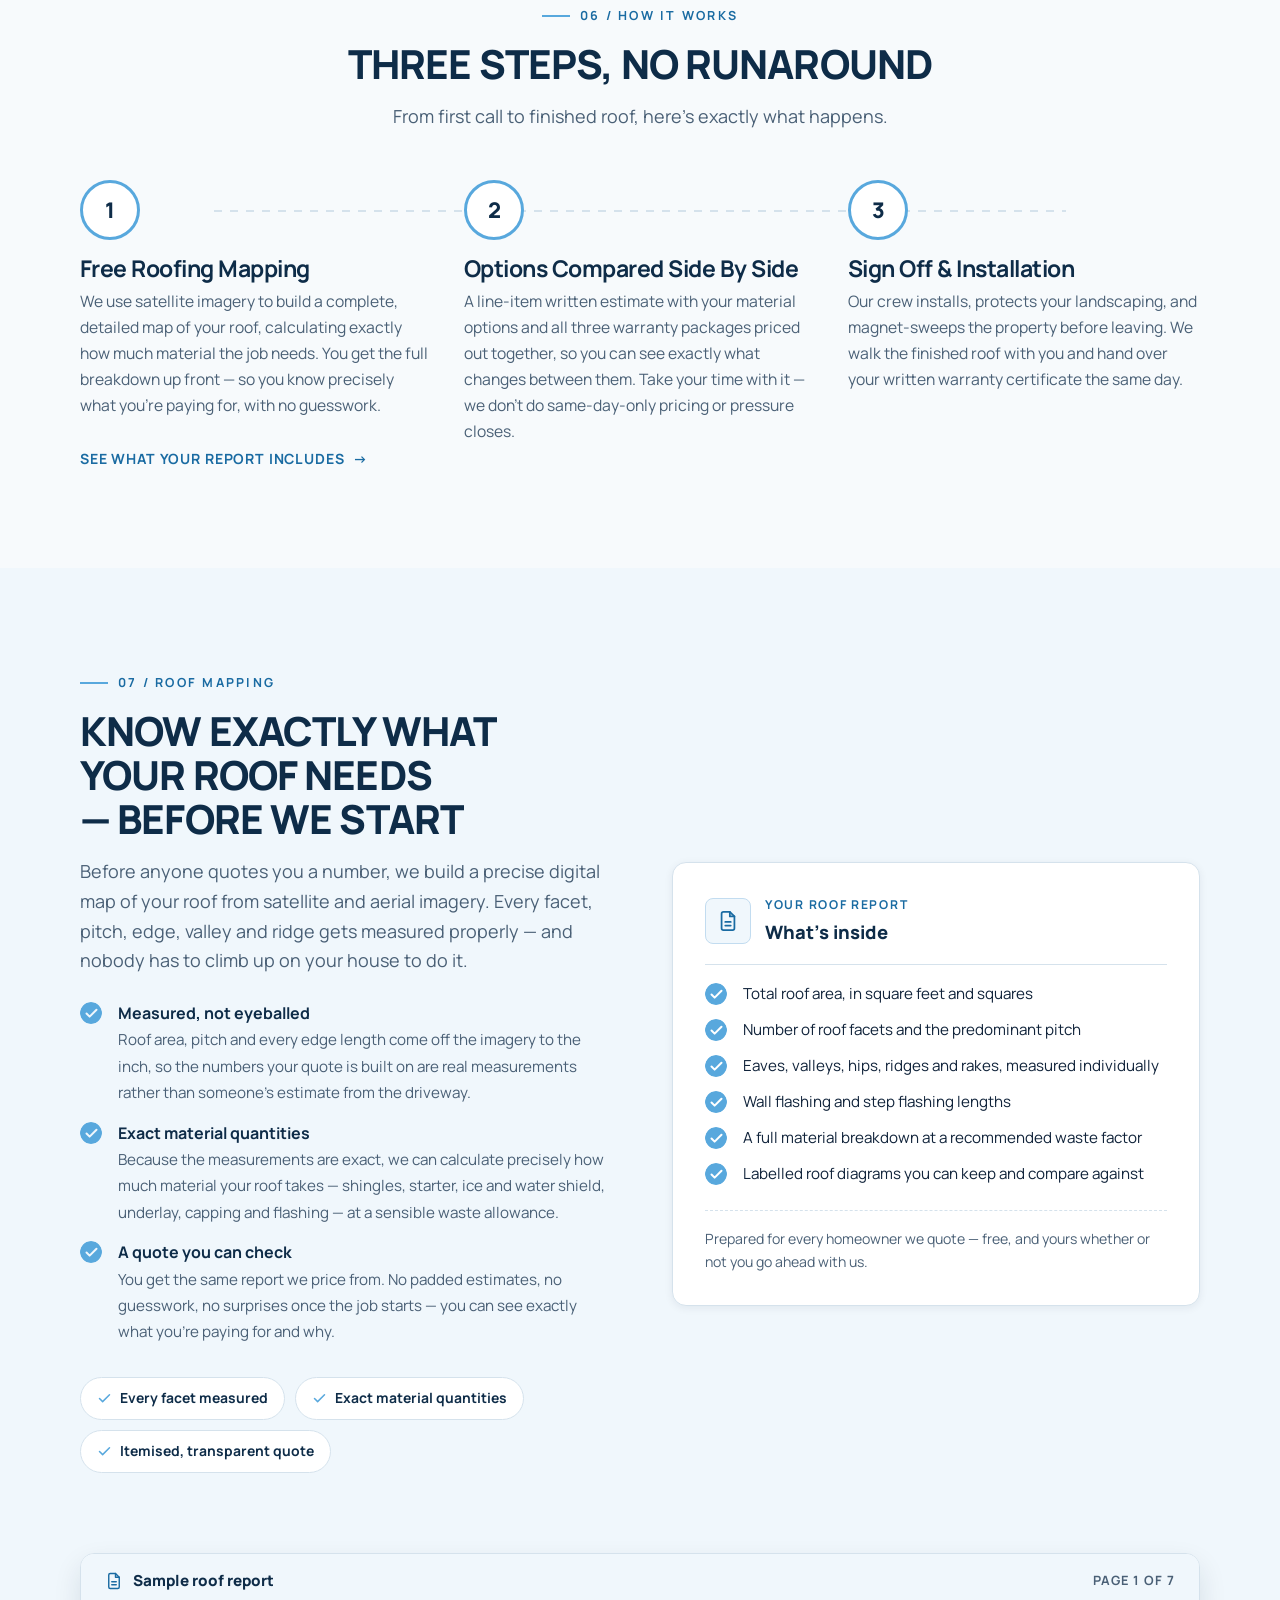
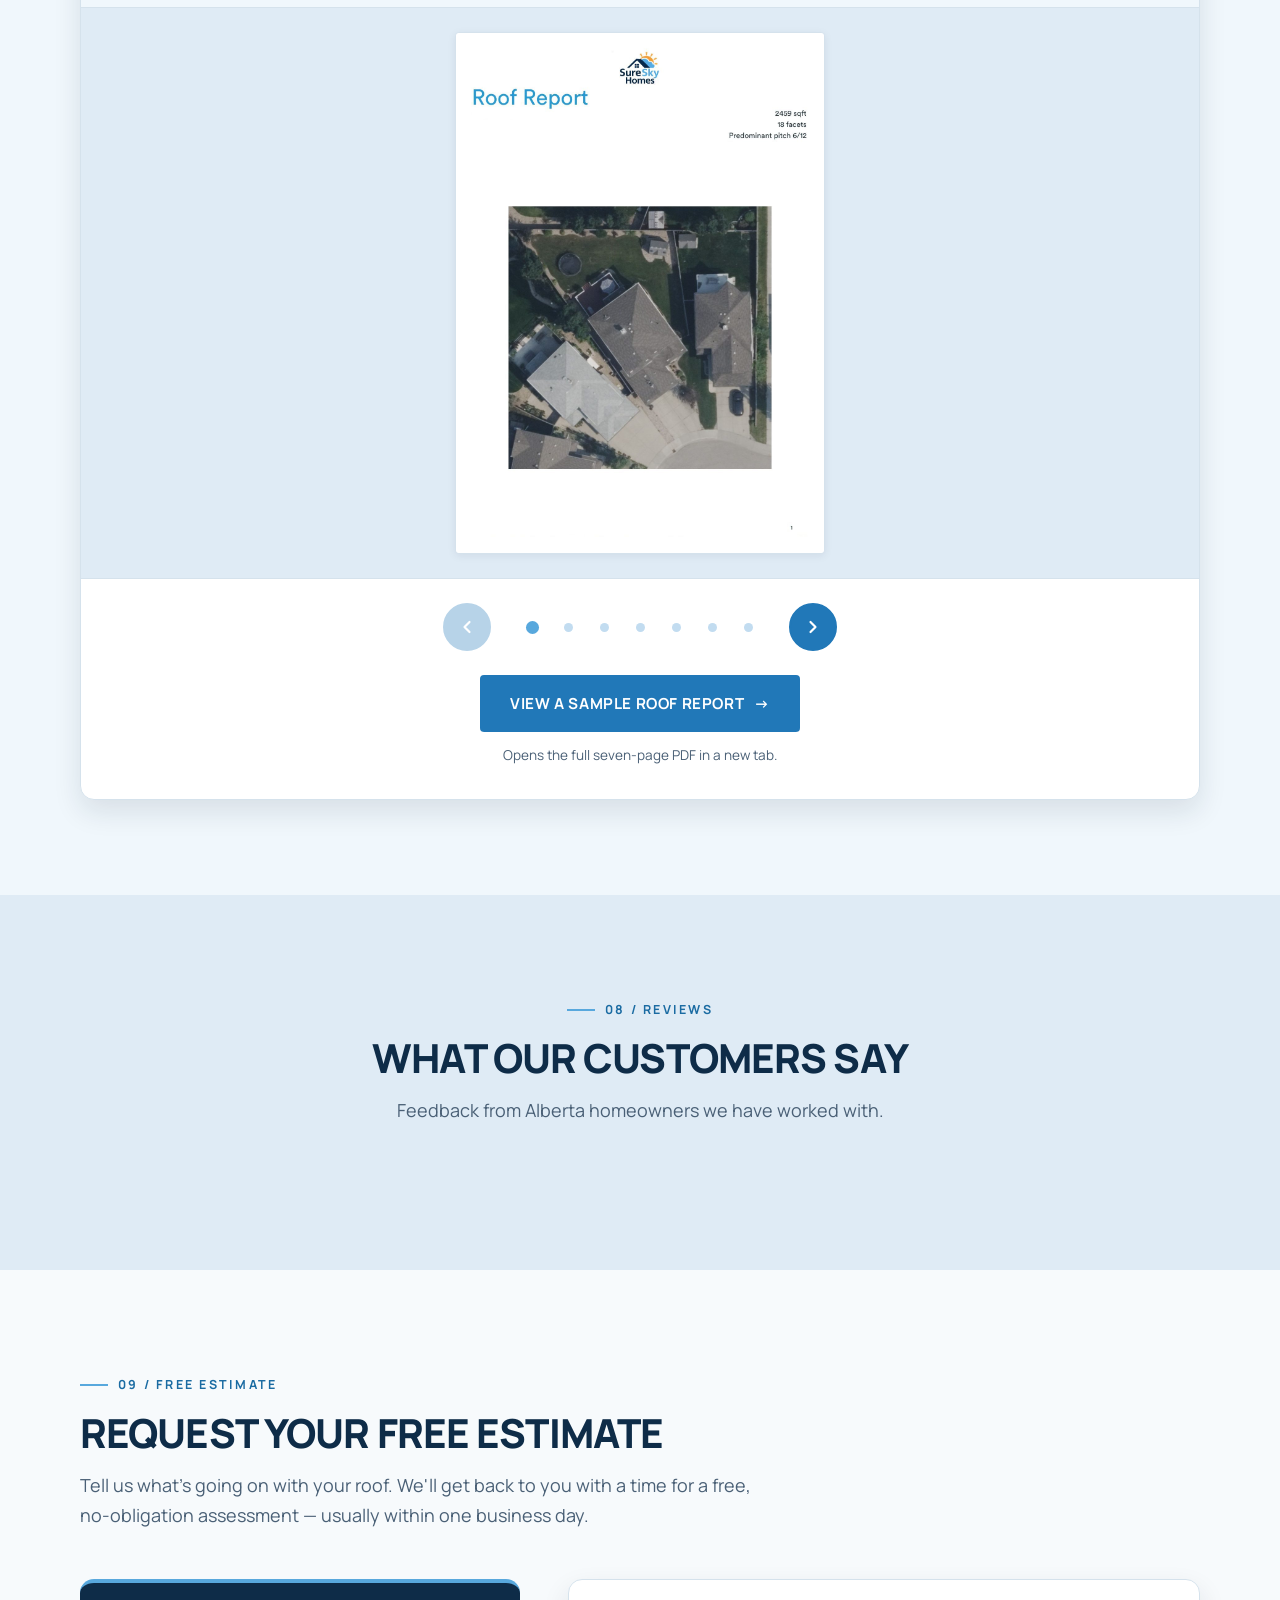
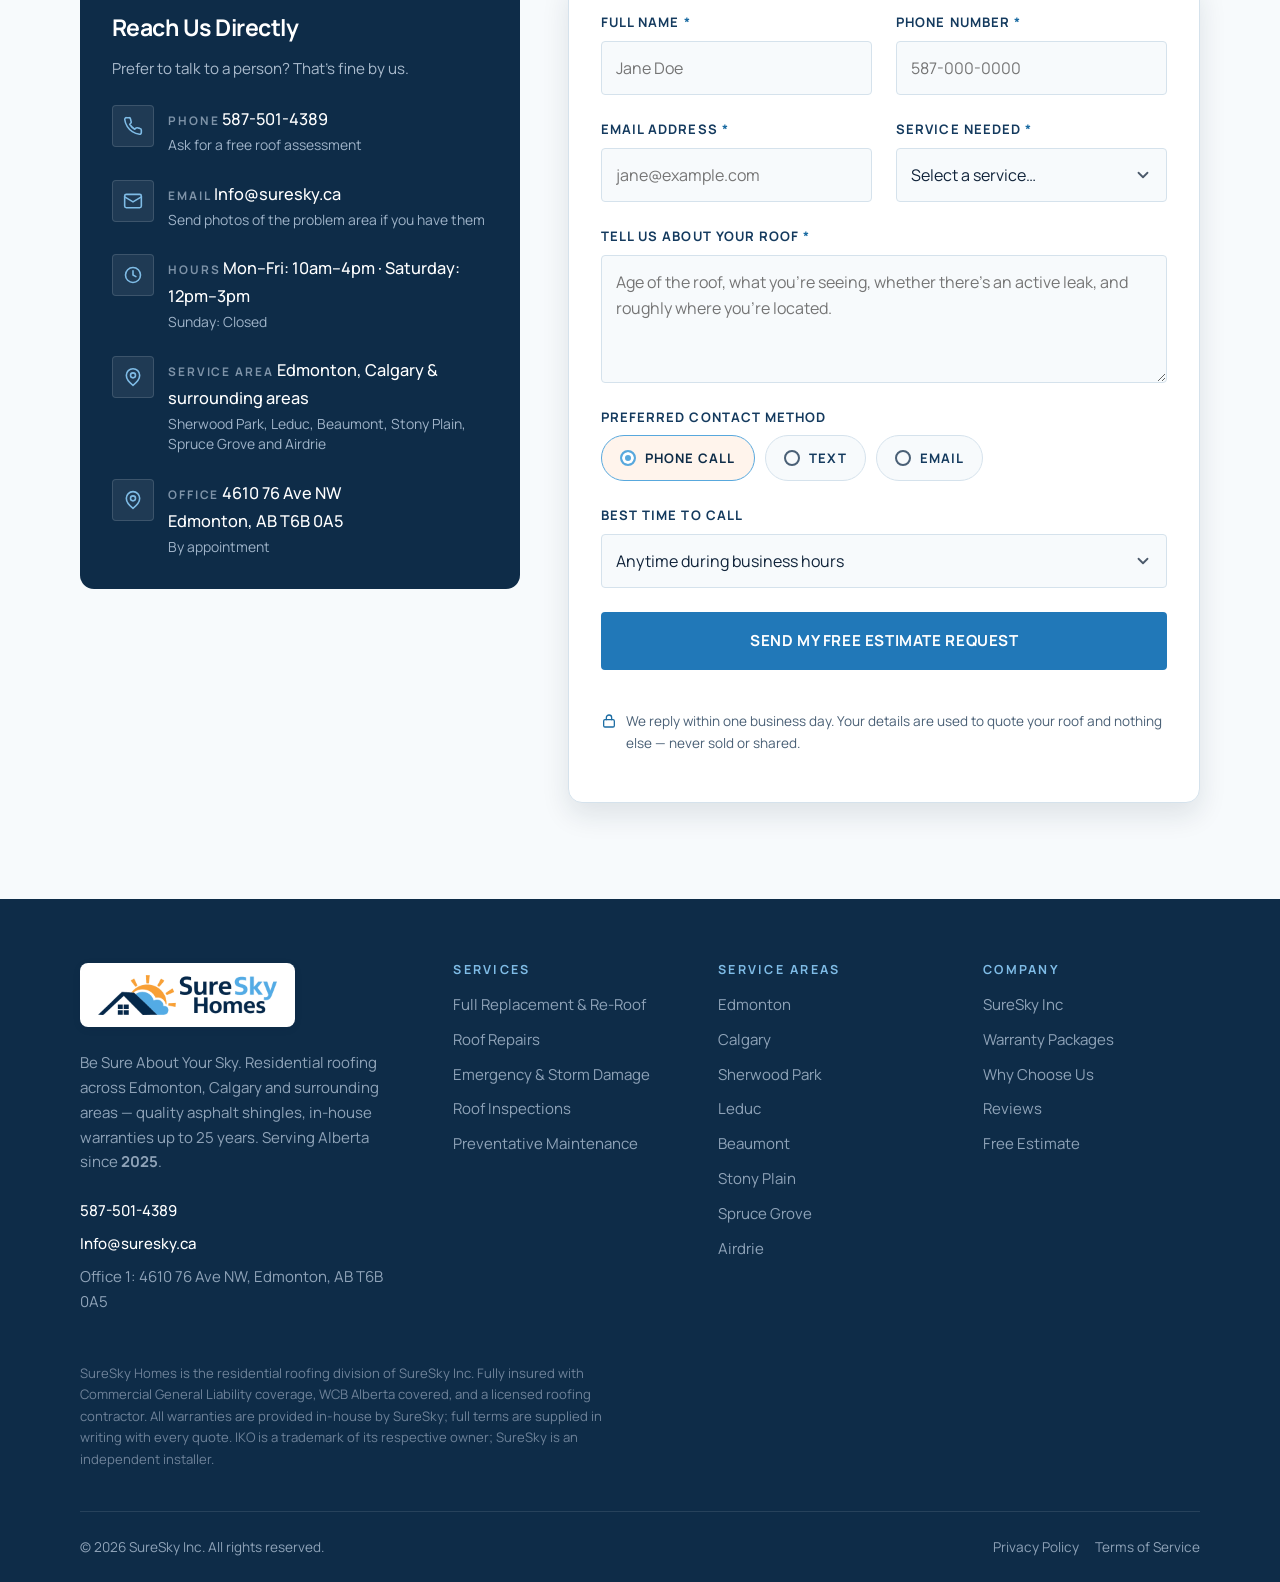
==== commit ac15e6cc: "Replace hardcoded reviews with Featurable Google reviews widget Swaps the placeholder testimonial ca" ====
--- a/homes.html
+++ b/homes.html
@@ -1,6 +1,14 @@
 <!DOCTYPE html>
 <html lang="en-CA">
 <head>
+<!-- Google tag (gtag.js) -->
+<script async src="https://www.googletagmanager.com/gtag/js?id=G-XSYNY932LQ"></script>
+<script>
+  window.dataLayer = window.dataLayer || [];
+  function gtag(){dataLayer.push(arguments);}
+  gtag('js', new Date());
+  gtag('config', 'G-XSYNY932LQ');
+</script>
 <meta charset="utf-8">
 <meta name="viewport" content="width=device-width, initial-scale=1">
 <title>SureSky Homes | Residential Roofing in Edmonton &amp; Calgary</title>
@@ -829,44 +837,8 @@
 
     <div class="reviews">
 
-      <!-- PLACEHOLDER: review-text — Dwight Heck's quote pending from owner -->
-      <article class="review reveal" data-placeholder="review-text">
-        <div class="review__stars" aria-label="5 out of 5 stars">★★★★★</div>
-        <p class="review__text"></p>
-        <div class="review__who">
-          <span class="review__avatar" aria-hidden="true">DH</span>
-          <span>
-            <span class="review__name">Dwight Heck</span>
-            <span class="review__meta">Edmonton · Full re-roof</span>
-          </span>
-        </div>
-      </article>
-
-      <!-- PLACEHOLDER: review-text — Komal Mann's quote pending from owner -->
-      <article class="review reveal" data-placeholder="review-text">
-        <div class="review__stars" aria-label="5 out of 5 stars">★★★★★</div>
-        <p class="review__text"></p>
-        <div class="review__who">
-          <span class="review__avatar" aria-hidden="true">KM</span>
-          <span>
-            <span class="review__name">Komal Mann</span>
-            <span class="review__meta">Sherwood Park · Storm damage repair</span>
-          </span>
-        </div>
-      </article>
-
-      <!-- PLACEHOLDER: review-text — Yolanda Nacairo's quote pending from owner -->
-      <article class="review reveal" data-placeholder="review-text">
-        <div class="review__stars" aria-label="5 out of 5 stars">★★★★★</div>
-        <p class="review__text"></p>
-        <div class="review__who">
-          <span class="review__avatar" aria-hidden="true">YN</span>
-          <span>
-            <span class="review__name">Yolanda Nacairo</span>
-            <span class="review__meta">Calgary · Roof inspection</span>
-          </span>
-        </div>
-      </article>
+      <div id="featurable-cce5a8f7-9934-4d1d-a22b-8a051187cbf0" data-featurable-async></div>
+      <script src="https://cdn.featurable.com/widget/v2/embed.js" defer charset="UTF-8"></script>
 
     </div>
   </div>
--- a/styles.css
+++ b/styles.css
@@ -2281,14 +2281,14 @@
   position: absolute;
   inset: 0;
 }
-/* The source is 2.14:1 but the band runs much wider than that on desktop, so
-   cover crops vertically. Biasing below centre keeps the skyline and the
-   shingle roof in frame rather than filling with sky. */
+/* The source is 1.5:1 but the band runs much wider than that on desktop, so
+   cover crops vertically. Biasing below centre keeps the family and dog in
+   frame rather than filling with sky. */
 .skyband__img {
   width: 100%;
   height: 100%;
   object-fit: cover;
-  object-position: center 58%;
+  object-position: center 65%;
 }
 /* Holds the motto legible over the photograph, and tints the whole image
    toward the site navy so it reads as part of the palette. */
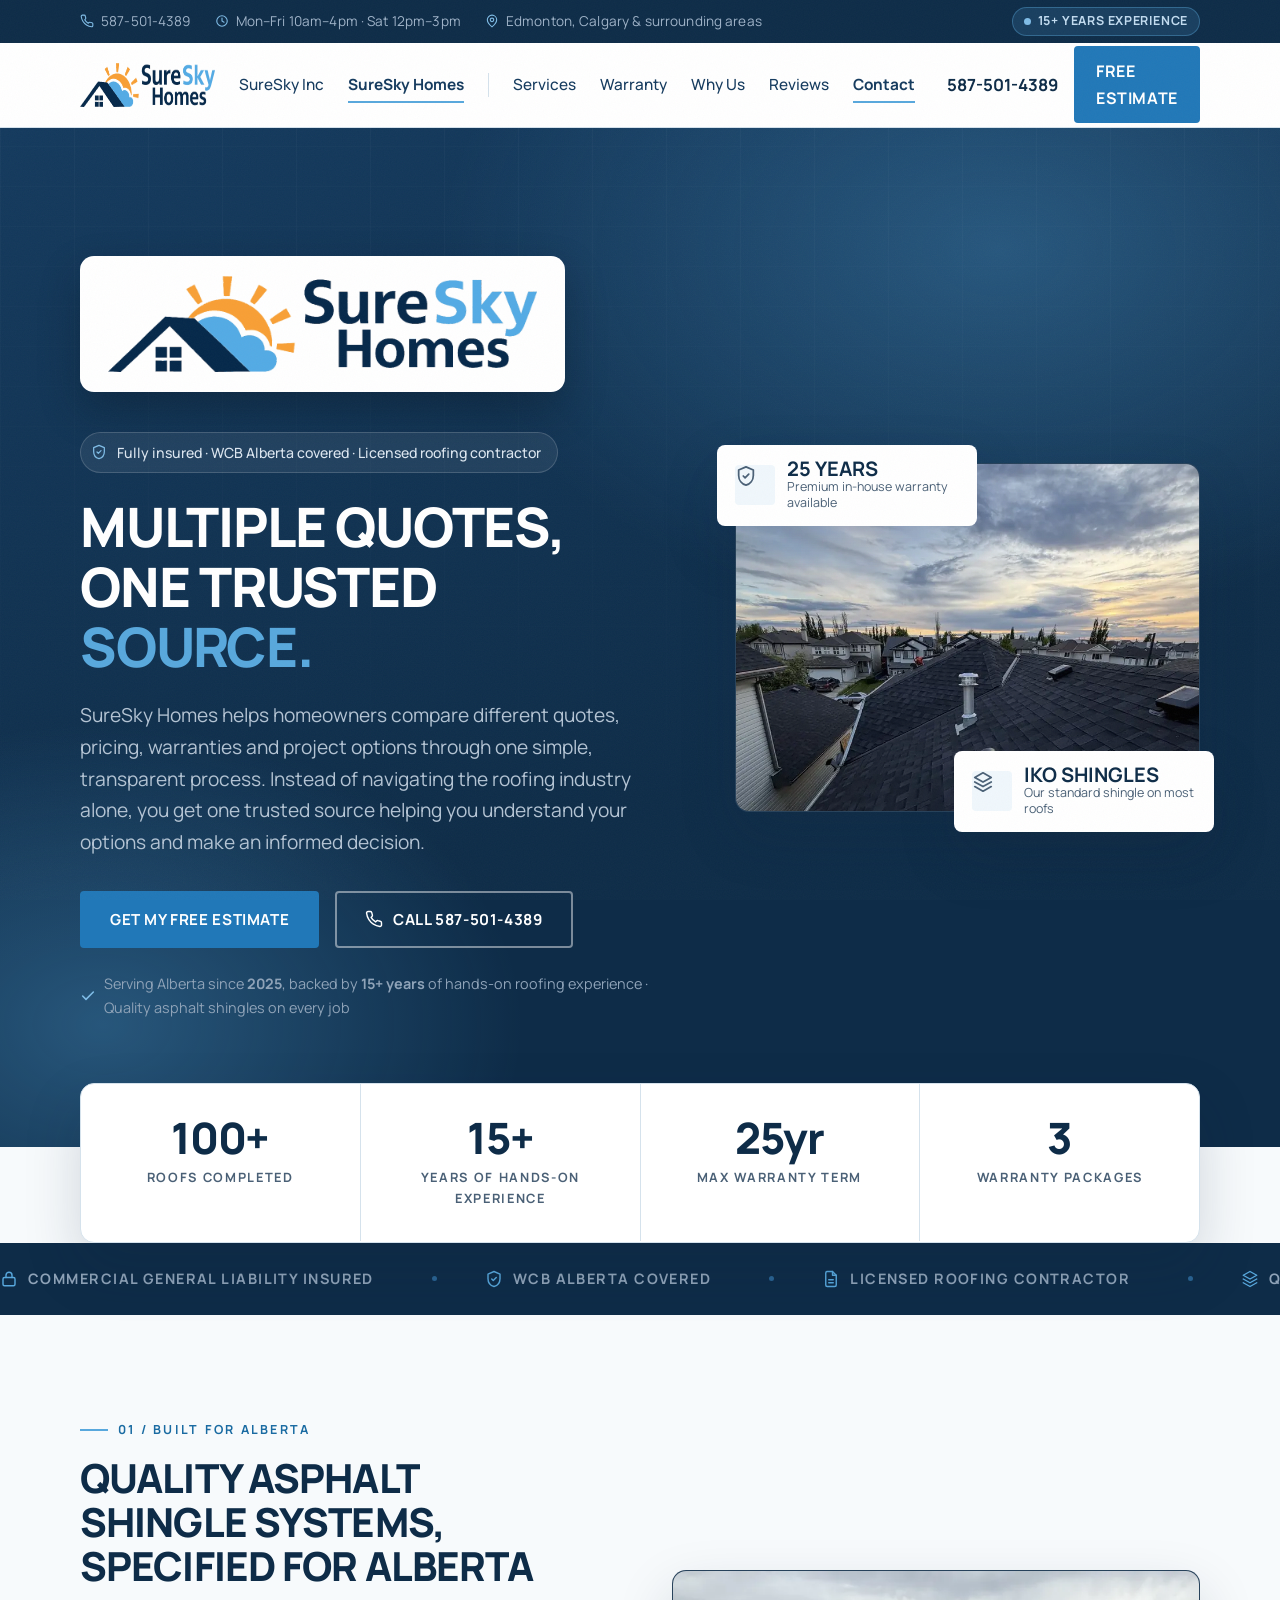
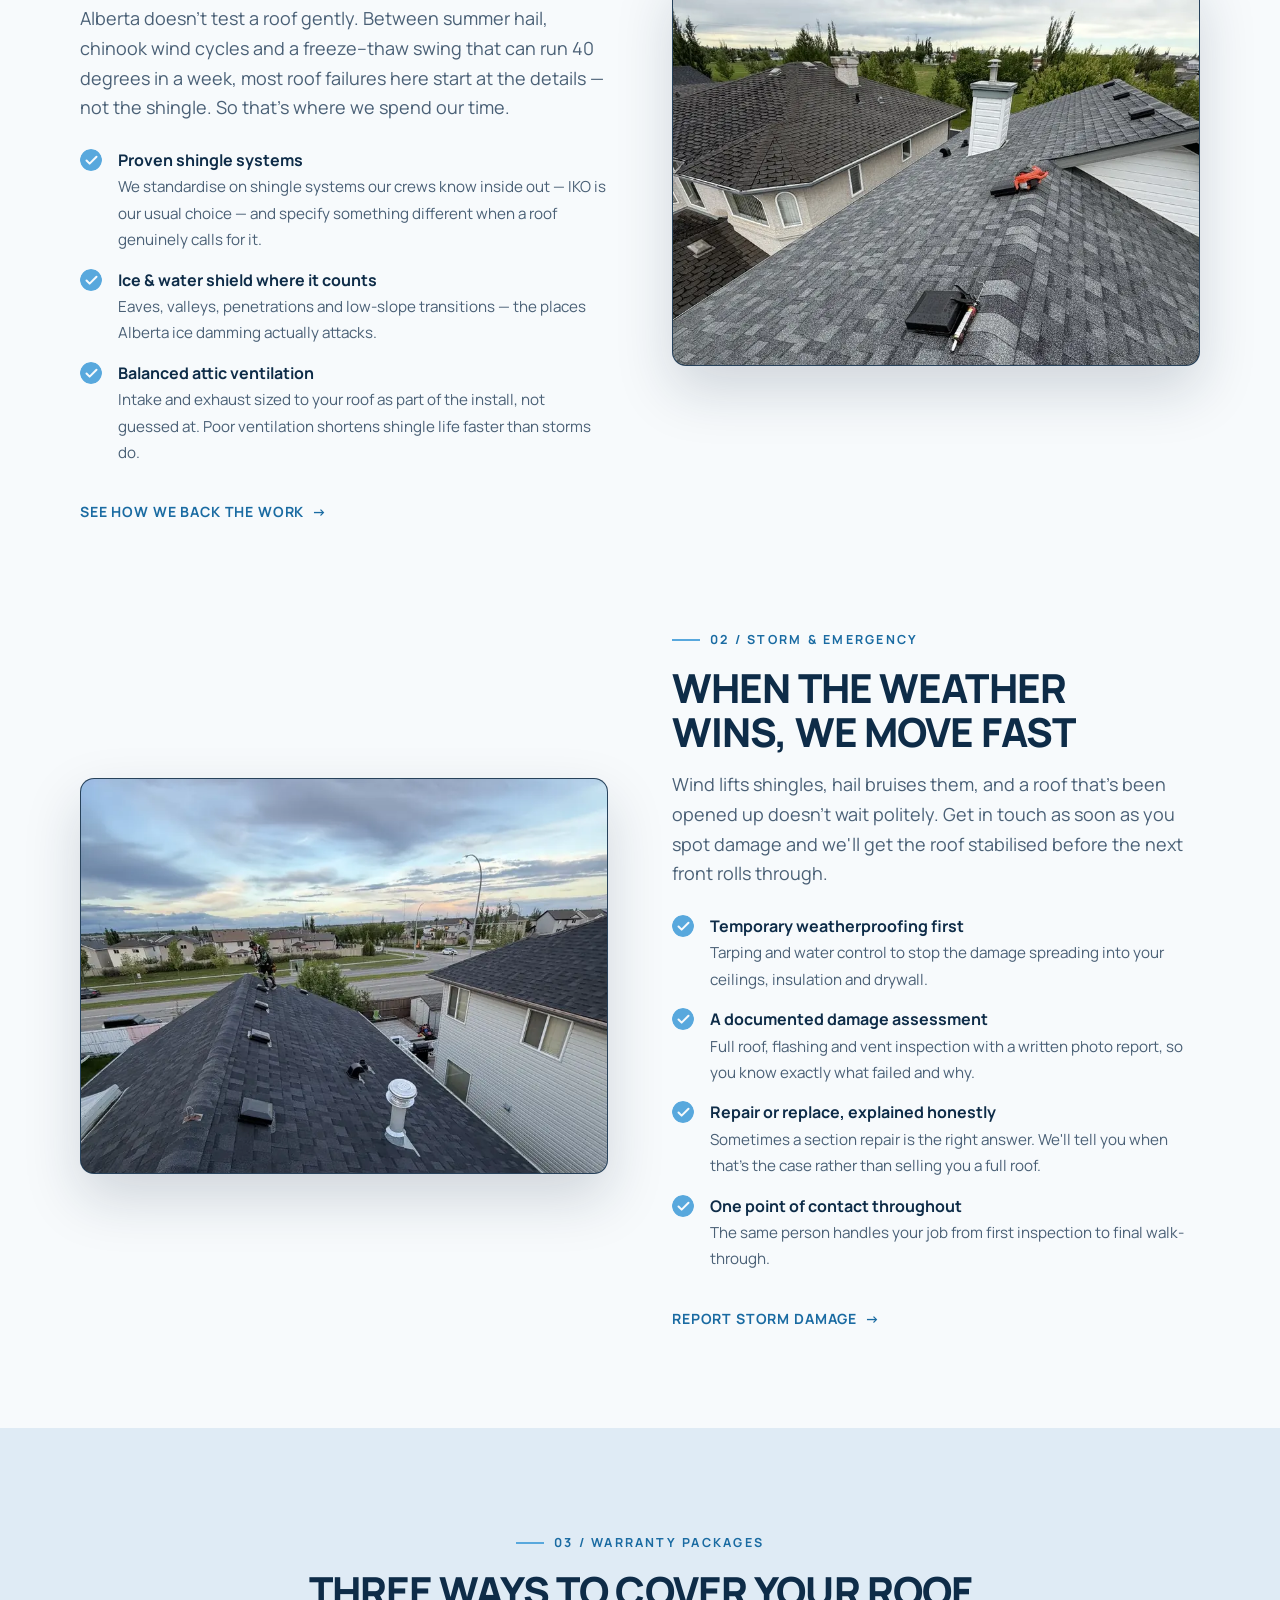
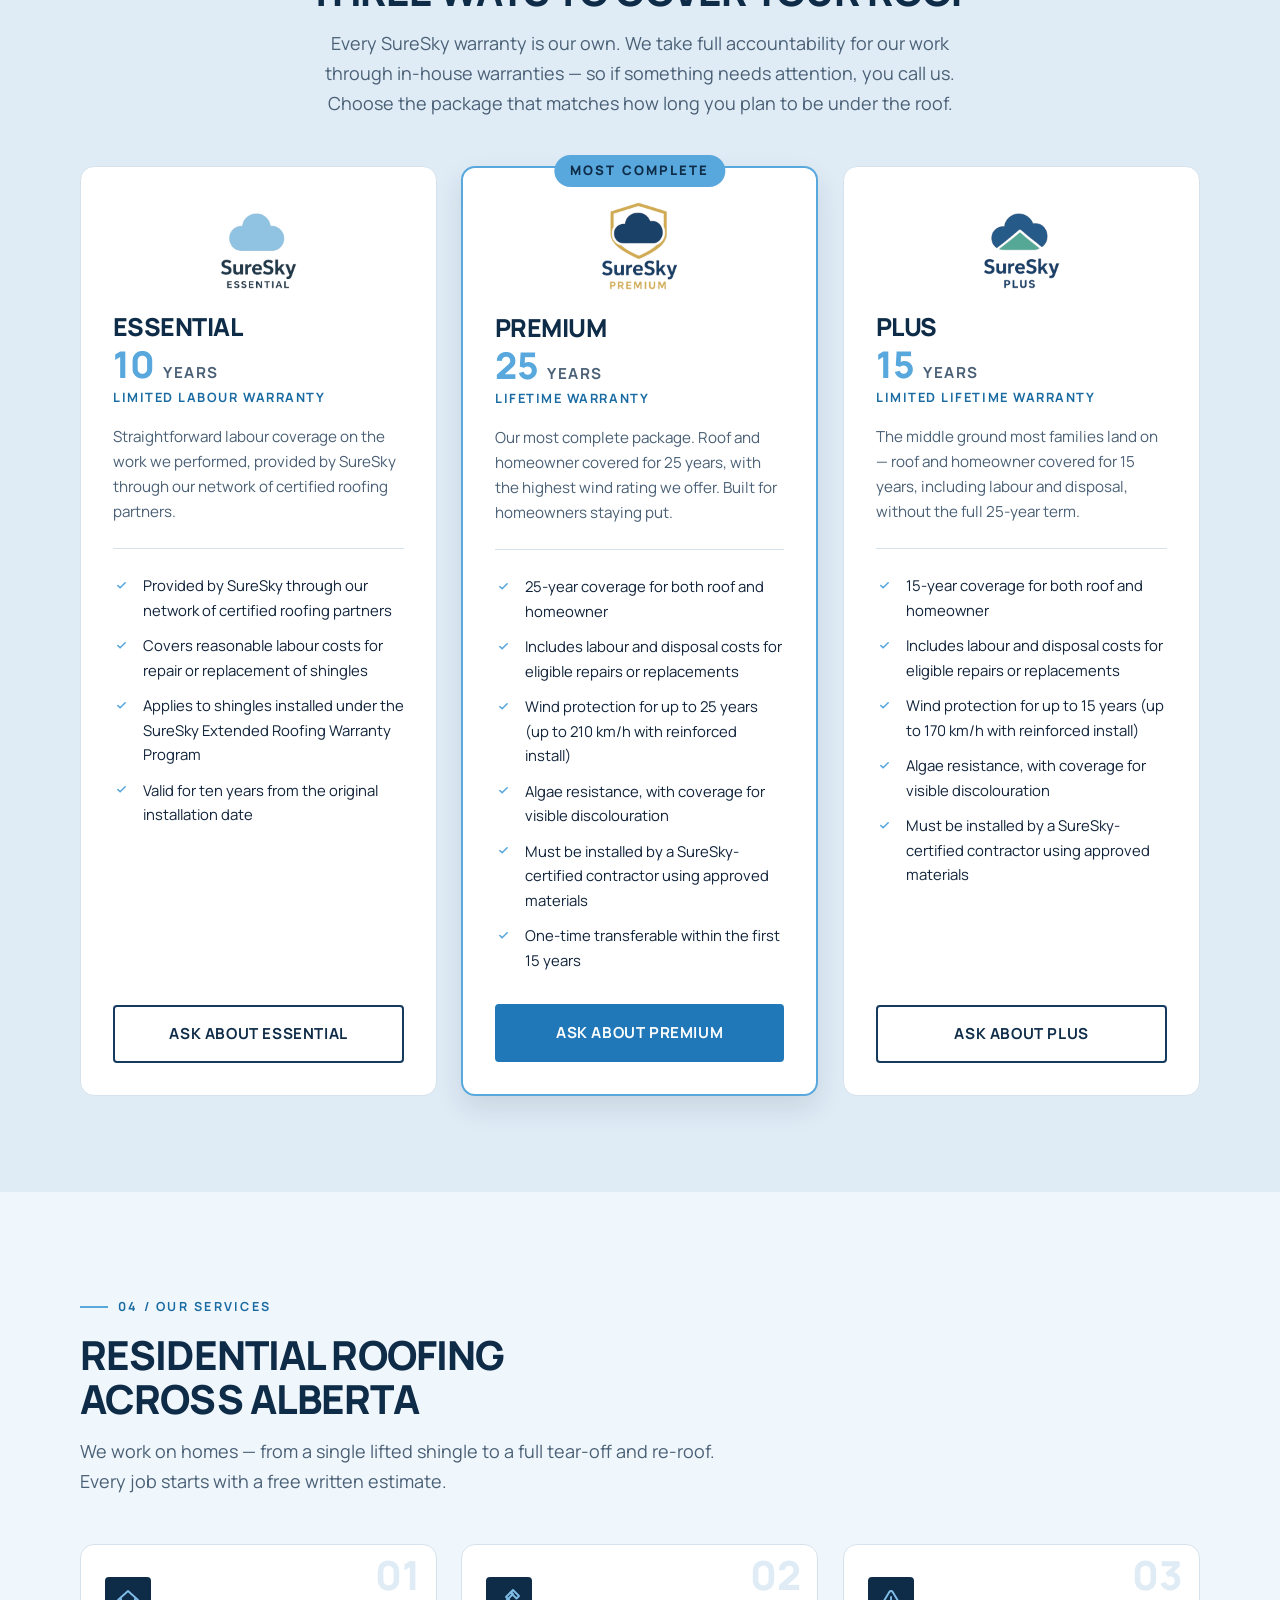
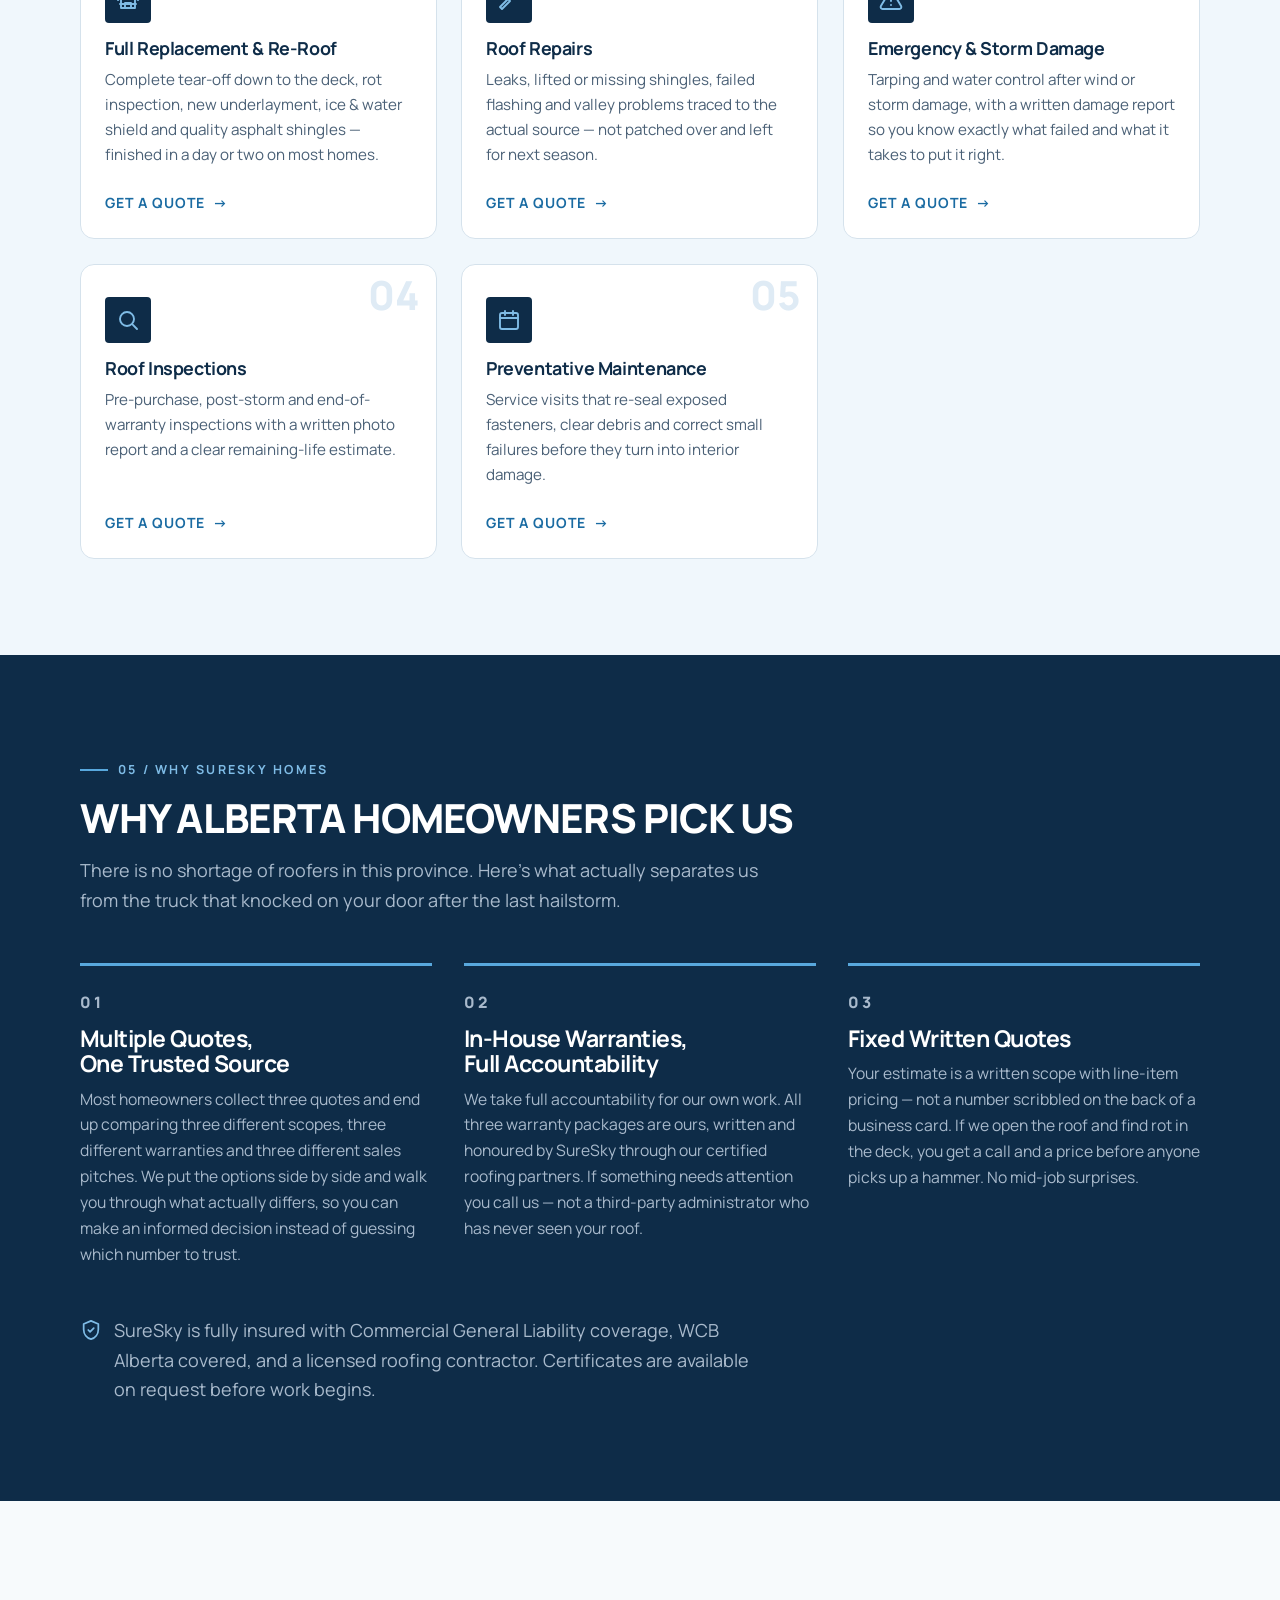
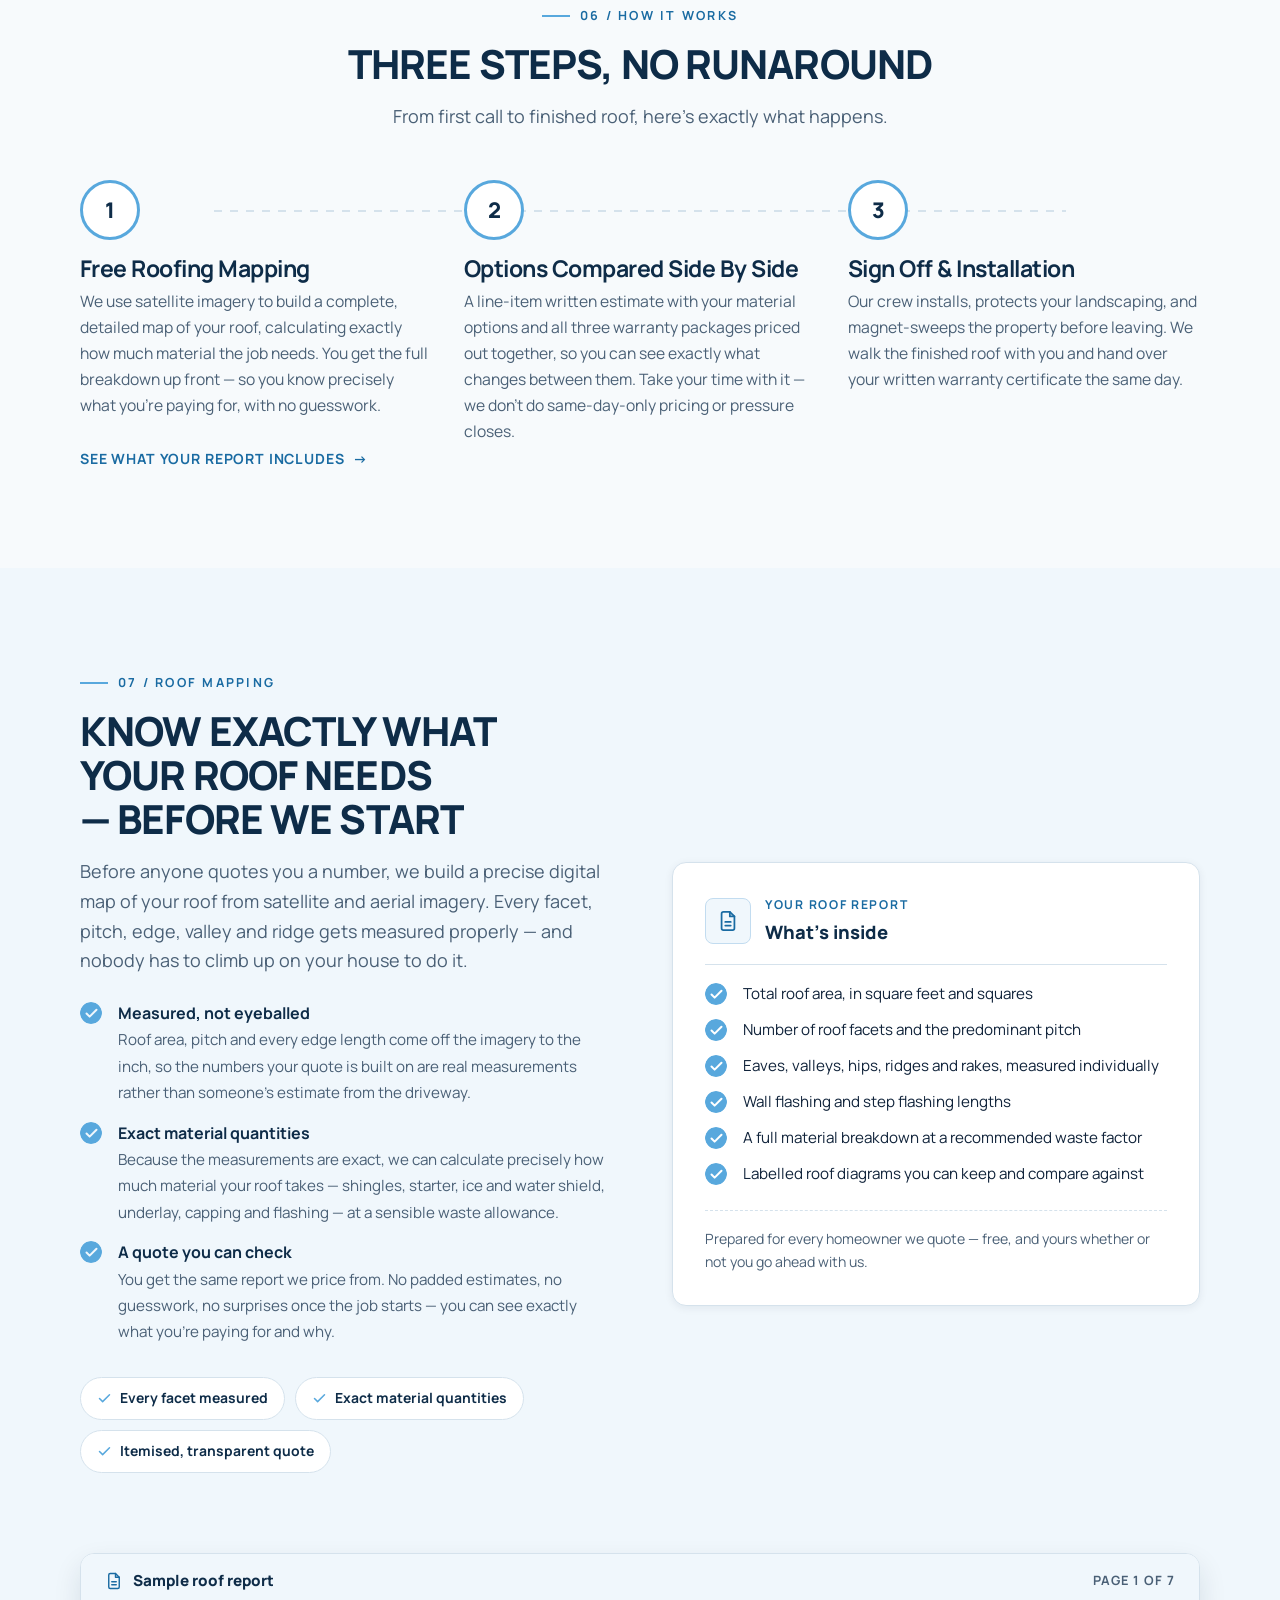
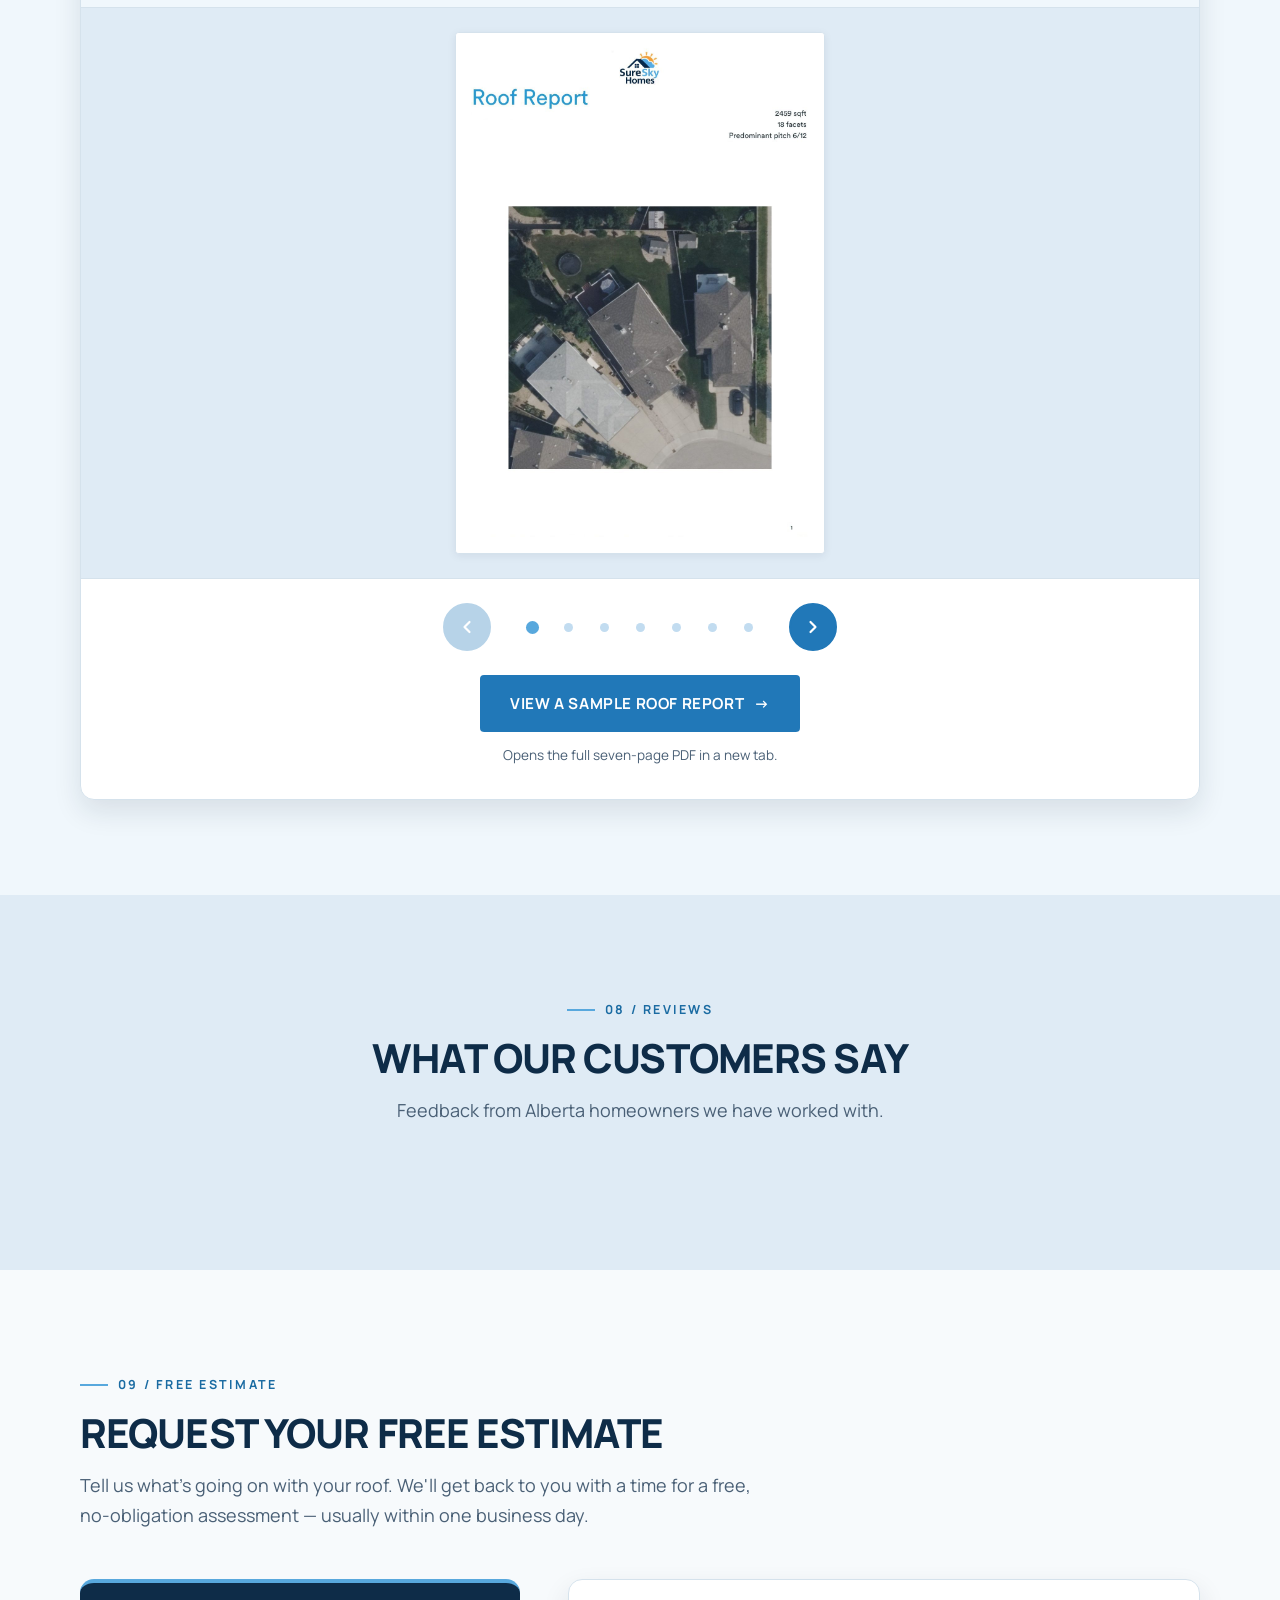
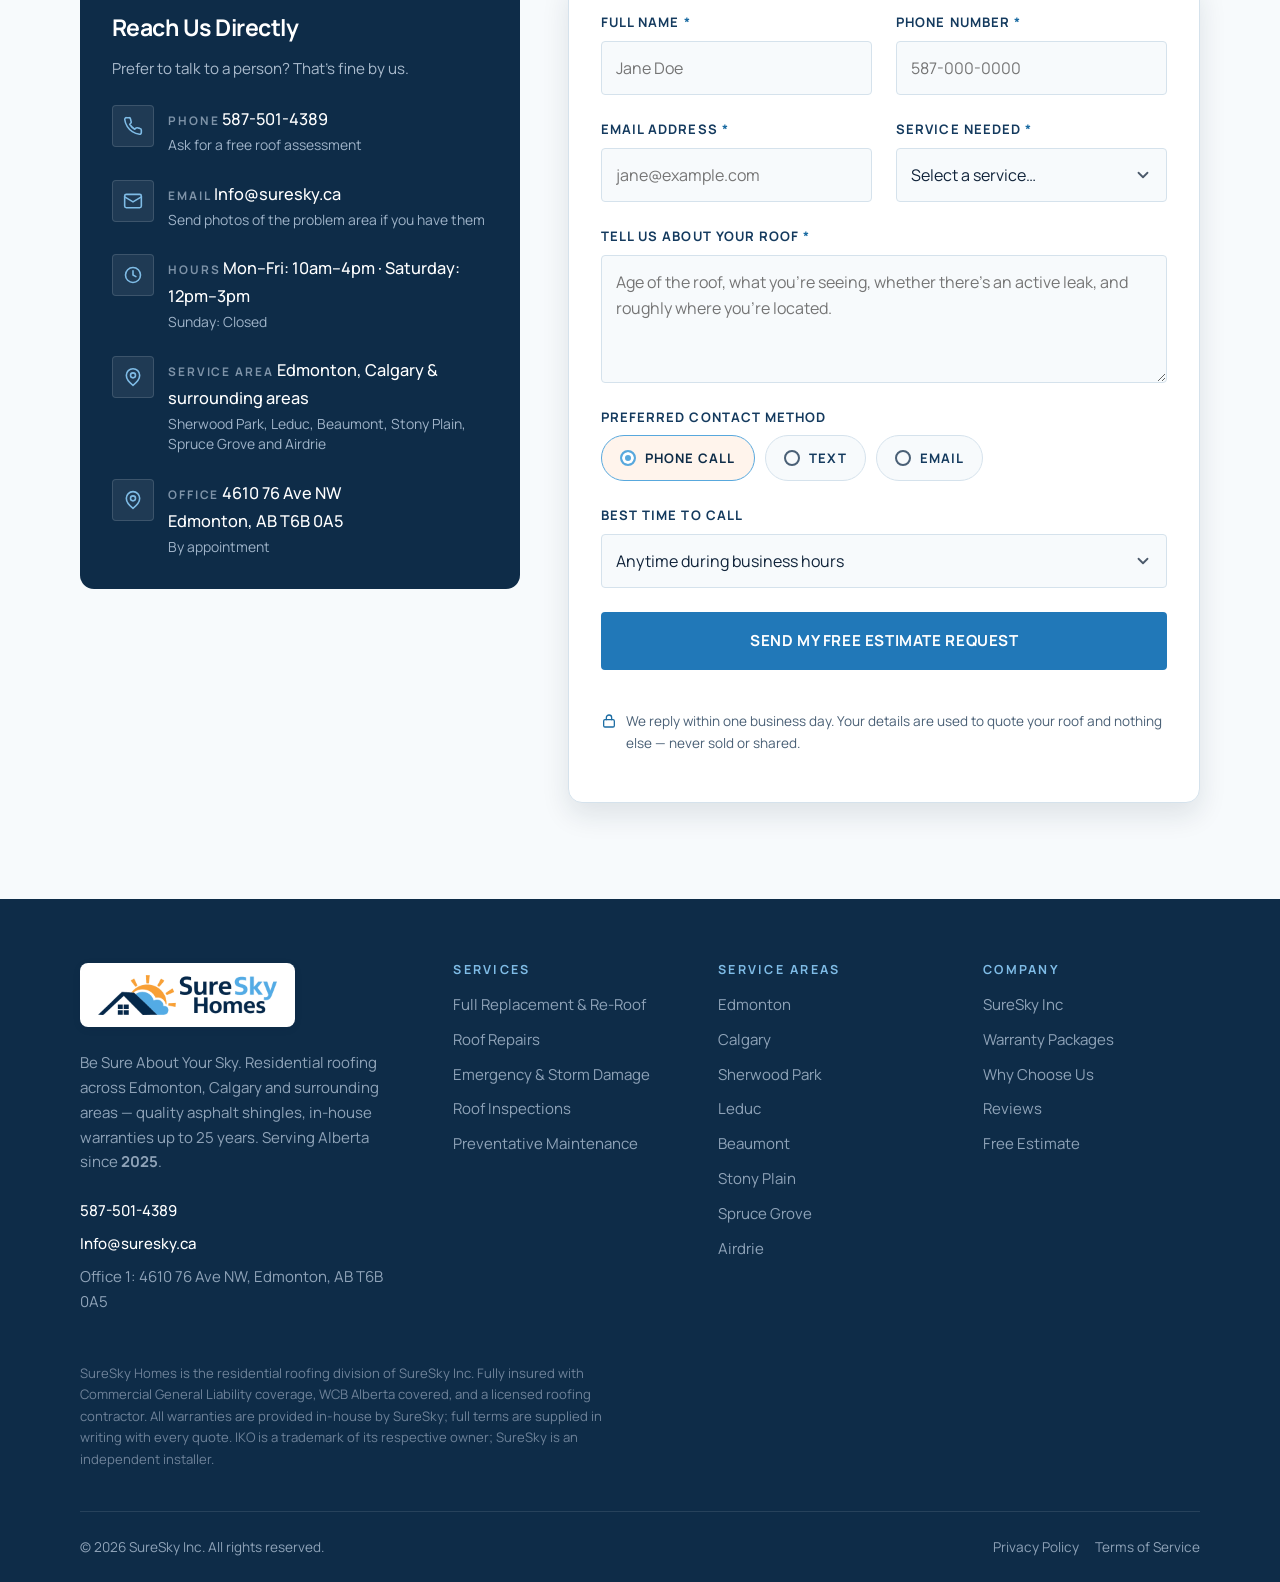
==== commit ef6dde6e: "Fix roof report and mobile reviews layout" ====
--- a/homes.html
+++ b/homes.html
@@ -8,6 +8,31 @@
   function gtag(){dataLayer.push(arguments);}
   gtag('js', new Date());
   gtag('config', 'G-XSYNY932LQ');
+</script>
+<script>
+document.addEventListener('DOMContentLoaded', function () {
+  // Any element tagged with data-ga-event fires that named event
+  document.querySelectorAll('[data-ga-event]').forEach(function (el) {
+    el.addEventListener('click', function () {
+      gtag('event', el.getAttribute('data-ga-event'), {
+        button_text: (el.textContent || '').trim(),
+        page_location: window.location.href
+      });
+    });
+  });
+  // Tap-to-call
+  document.querySelectorAll('a[href^="tel:"]').forEach(function (el) {
+    el.addEventListener('click', function () {
+      gtag('event', 'phone_click', { phone_number: el.getAttribute('href').replace('tel:', '') });
+    });
+  });
+  // Email clicks
+  document.querySelectorAll('a[href^="mailto:"]').forEach(function (el) {
+    el.addEventListener('click', function () {
+      gtag('event', 'email_click');
+    });
+  });
+});
 </script>
 <meta charset="utf-8">
 <meta name="viewport" content="width=device-width, initial-scale=1">
@@ -196,7 +221,7 @@
       <a class="nav__link" href="#why">Why Us</a>
       <a class="nav__link" href="#reviews">Reviews</a>
       <a class="nav__link" href="#estimate">Contact</a>
-      <a class="btn btn--sm" href="#estimate">Free Estimate</a>
+      <a class="btn btn--sm" href="#estimate" data-ga-event="nav_menu_estimate_click">Free Estimate</a>
     </nav>
 
     <div class="nav__actions">
@@ -204,8 +229,8 @@
         <svg aria-hidden="true"><use href="#i-phone"></use></svg>
         <span class="nav__phone-label">587-501-4389</span>
       </a>
-      <a class="btn btn--sm btn--header" href="#estimate">Free Estimate</a>
-      <button class="nav__toggle" id="navToggle" aria-expanded="false" aria-controls="navLinks" aria-label="Toggle navigation menu">
+      <a class="btn btn--sm btn--header" href="#estimate" data-ga-event="header_estimate_click">Free Estimate</a>
+      <button class="nav__toggle" id="navToggle" aria-expanded="false" aria-controls="navLinks" aria-label="Toggle navigation menu" data-ga-event="nav_toggle_click">
         <span></span><span></span><span></span>
       </button>
     </div>
@@ -240,7 +265,7 @@
       </p>
 
       <div class="hero__cta">
-        <a class="btn" href="#estimate">Get My Free Estimate</a>
+        <a class="btn" href="#estimate" data-ga-event="hero_estimate_click">Get My Free Estimate</a>
         <a class="btn btn--onDark" href="tel:+15875014389">
           <svg width="18" height="18" aria-hidden="true"><use href="#i-phone"></use></svg>
           Call 587-501-4389
@@ -474,7 +499,7 @@
           <li>Applies to shingles installed under the SureSky Extended Roofing Warranty Program</li>
           <li>Valid for ten years from the original installation date</li>
         </ul>
-        <a class="btn btn--ghost btn--block" href="#estimate" data-service-preset="Essential warranty package">Ask About Essential</a>
+        <a class="btn btn--ghost btn--block" href="#estimate" data-service-preset="Essential warranty package" data-ga-event="essential_warranty_estimate_click">Ask About Essential</a>
       </article>
 
       <article class="tier tier--featured reveal">
@@ -497,7 +522,7 @@
           <li>Must be installed by a SureSky-certified contractor using approved materials</li>
           <li>One-time transferable within the first 15 years</li>
         </ul>
-        <a class="btn btn--block" href="#estimate" data-service-preset="Premium warranty package">Ask About Premium</a>
+        <a class="btn btn--block" href="#estimate" data-service-preset="Premium warranty package" data-ga-event="premium_warranty_estimate_click">Ask About Premium</a>
       </article>
 
       <article class="tier reveal">
@@ -518,7 +543,7 @@
           <li>Algae resistance, with coverage for visible discolouration</li>
           <li>Must be installed by a SureSky-certified contractor using approved materials</li>
         </ul>
-        <a class="btn btn--ghost btn--block" href="#estimate" data-service-preset="Plus warranty package">Ask About Plus</a>
+        <a class="btn btn--ghost btn--block" href="#estimate" data-service-preset="Plus warranty package" data-ga-event="plus_warranty_estimate_click">Ask About Plus</a>
       </article>
 
     </div>
@@ -802,17 +827,17 @@
       </div>
 
       <div class="docview__nav">
-        <button class="docbtn" id="docPrev" type="button" aria-label="Previous page">
+        <button class="docbtn" id="docPrev" type="button" aria-label="Previous page" data-ga-event="roof_report_prev_click">
           <svg aria-hidden="true"><use href="#i-chev-left"></use></svg>
         </button>
         <div class="docdots" id="docDots"></div>
-        <button class="docbtn" id="docNext" type="button" aria-label="Next page">
+        <button class="docbtn" id="docNext" type="button" aria-label="Next page" data-ga-event="roof_report_next_click">
           <svg aria-hidden="true"><use href="#i-chev-right"></use></svg>
         </button>
       </div>
 
       <div class="docview__foot">
-        <a class="btn" href="assets/suresky-roof-report-sample.pdf" target="_blank" rel="noopener">
+        <a class="btn" href="assets/suresky-roof-report-sample.pdf" target="_blank" rel="noopener" data-ga-event="sample_roof_report_view_click">
           View a Sample Roof Report <span class="btn__arrow" aria-hidden="true">&rarr;</span>
         </a>
         <p class="docview__note">Opens the full seven-page PDF in a new tab.</p>
@@ -835,7 +860,7 @@
       </p>
     </div>
 
-    <div class="reviews">
+    <div class="reviews reviews--featurable">
 
       <div id="featurable-cce5a8f7-9934-4d1d-a22b-8a051187cbf0" data-featurable-async></div>
       <script src="https://cdn.featurable.com/widget/v2/embed.js" defer charset="UTF-8"></script>
@@ -1006,7 +1031,7 @@
           <input type="hidden" name="_subject" value="New estimate request — SureSky Homes website">
           <input type="hidden" name="_replyto" id="f-replyto">
 
-          <button class="btn btn--block" type="submit" id="estimateSubmit">Send My Free Estimate Request</button>
+          <button class="btn btn--block" type="submit" id="estimateSubmit" data-ga-event="contact_form_submit">Send My Free Estimate Request</button>
 
           <p class="form-note">
             <svg aria-hidden="true"><use href="#i-lock"></use></svg>
@@ -1109,7 +1134,7 @@
 
 <!-- Persistent shortcut to the estimate form. Bottom-LEFT, deliberately clear
      of the bottom-right corner reserved for the AI chat widget. -->
-<button class="fab-estimate is-hidden" id="fabEstimate" type="button">
+<button class="fab-estimate is-hidden" id="fabEstimate" type="button" data-ga-event="popup_cta_click">
   <svg aria-hidden="true"><use href="#i-doc"></use></svg>
   Free Estimate
 </button>
--- a/styles.css
+++ b/styles.css
@@ -1467,12 +1467,19 @@
   place-items: center;
 }
 .docpage img {
-  width: auto;
+  /* Under place-items:center the grid item doesn't stretch, so width:auto
+     had no definite size to derive from before the lazy image decoded — the
+     page sat at ~0 height, then popped in and shoved #estimate down mid-
+     scroll (the "Free Estimate" anchor was landing short of the form).
+     A viewport-aware width plus aspect-ratio reserves a definite box while
+     keeping the portrait proportions intact on short viewports. */
+  width: min(100%, clamp(240px, 41.03vh, 424px));
   height: auto;
-  max-width: 100%;
+  aspect-ratio: 1191 / 1684;
   /* Caps the frame height so seven portrait pages stay compact. Native is
      1684px tall, so this only ever scales down. */
   max-height: clamp(340px, 58vh, 600px);
+  object-fit: contain;
   border: 1px solid var(--line);
   border-radius: var(--r-sm);
   box-shadow: var(--shadow-sm);
@@ -1568,6 +1575,18 @@
 .rating-badge__meta { font-size: .88rem; color: var(--text-soft); margin-top: 4px; }
 
 .reviews { display: grid; gap: var(--s-3); }
+.reviews--featurable {
+  display: block;
+  width: 100%;
+  min-width: 0;
+}
+.reviews--featurable > [data-featurable-async] {
+  display: block;
+  width: 100%;
+  max-width: 100%;
+  min-width: 0;
+  contain: inline-size;
+}
 .review {
   background: var(--white);
   border: 1px solid var(--line);
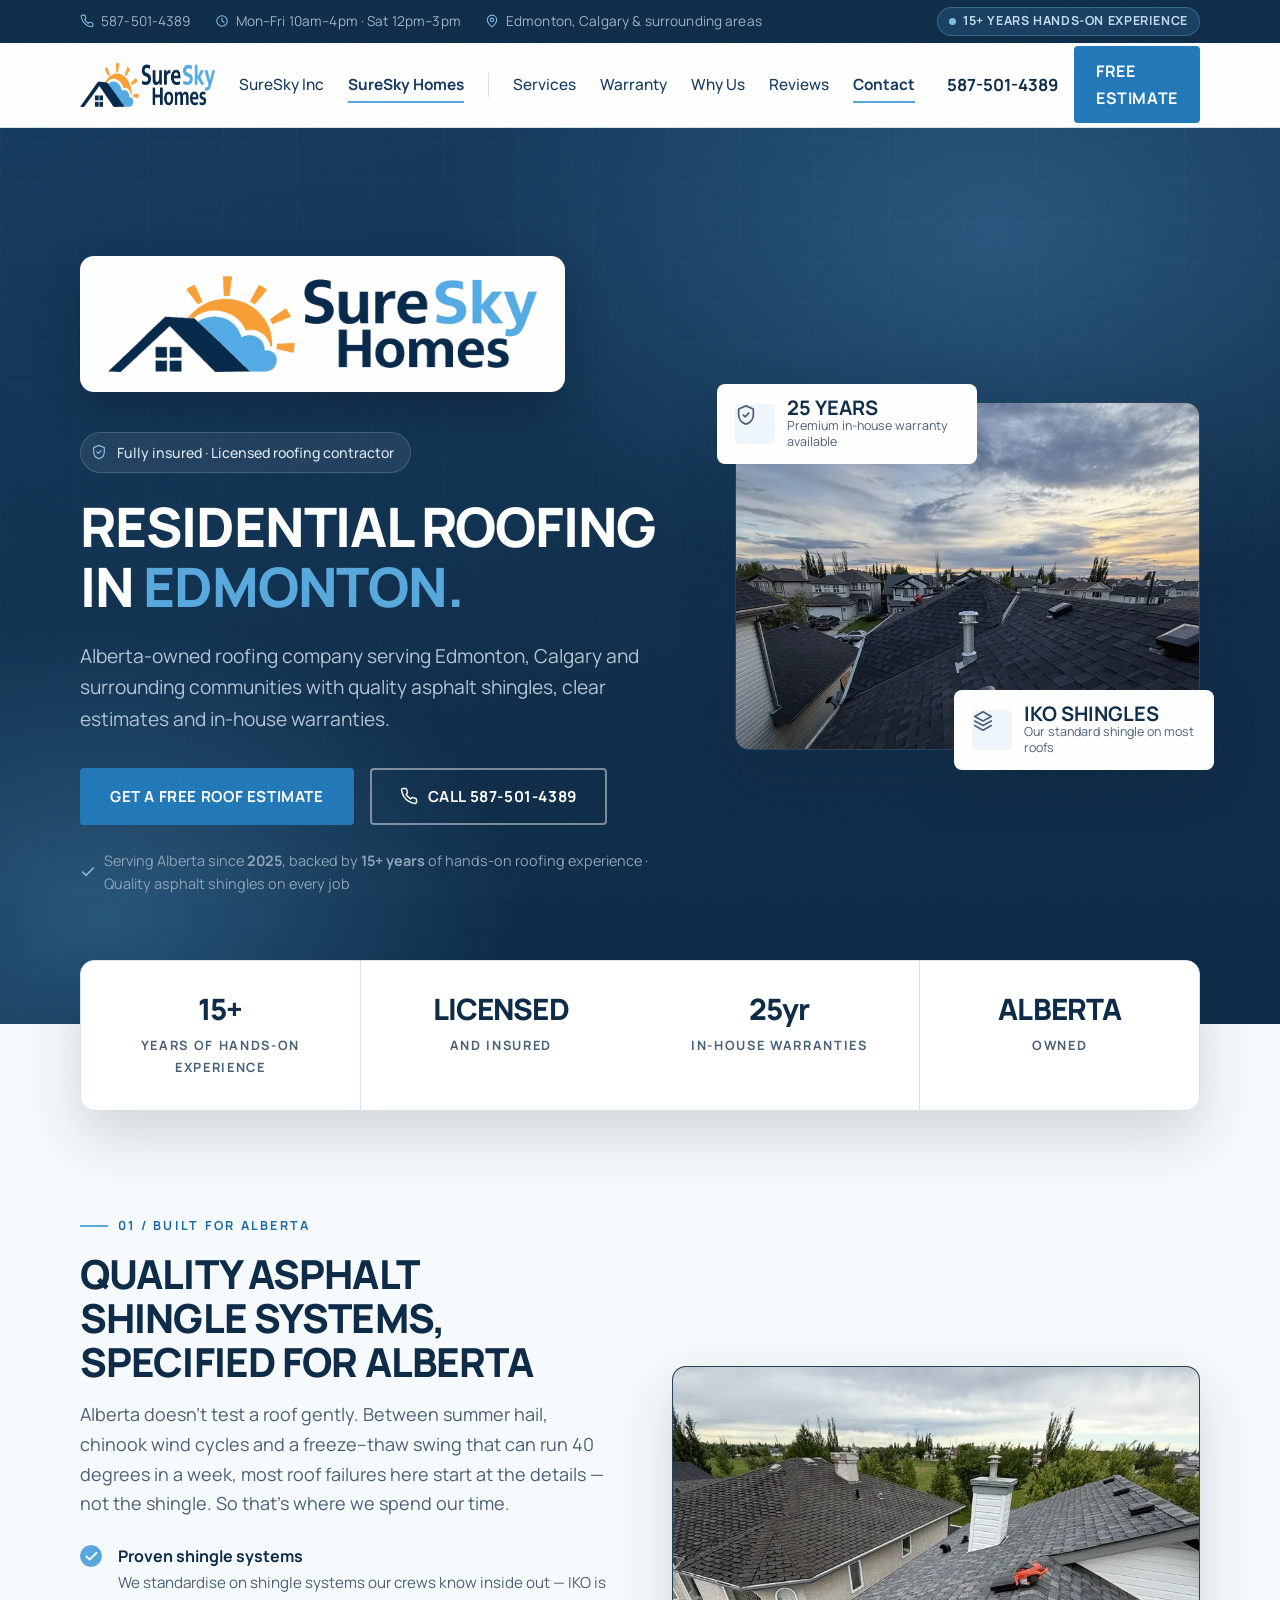
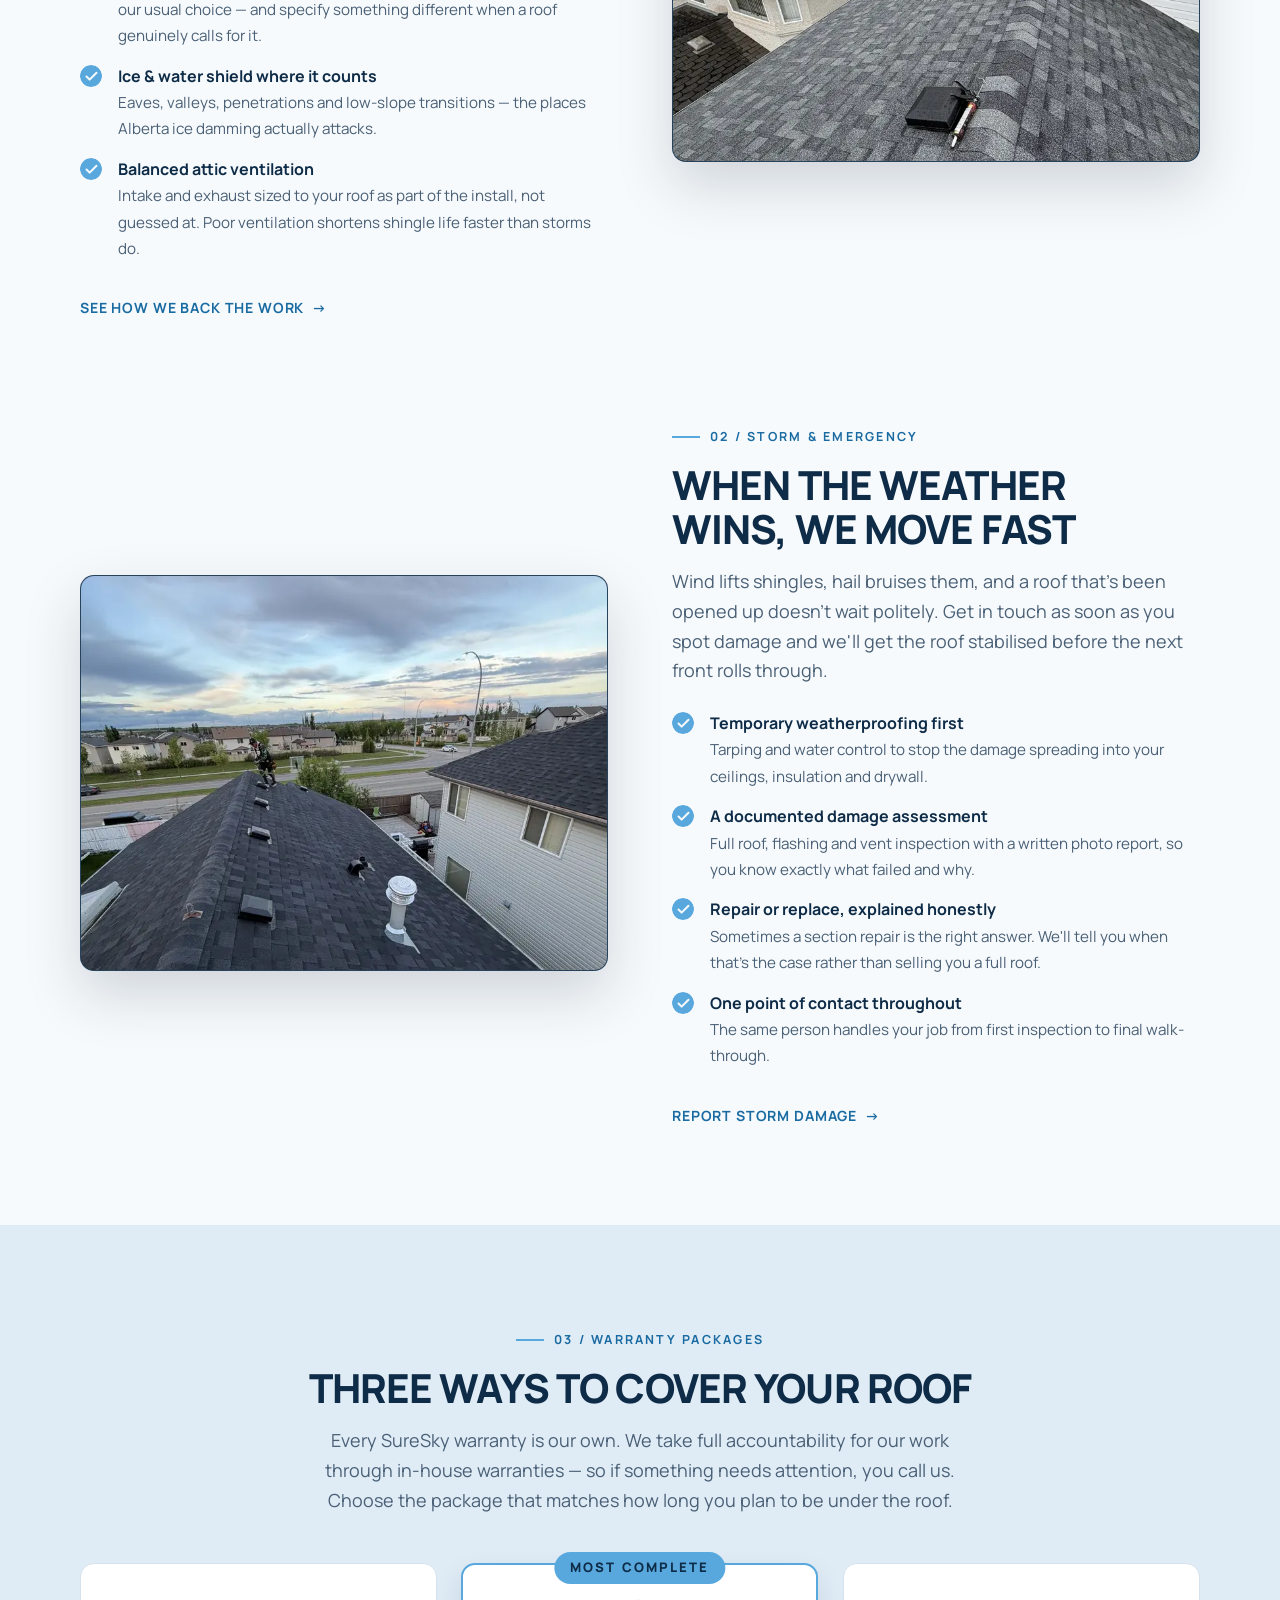
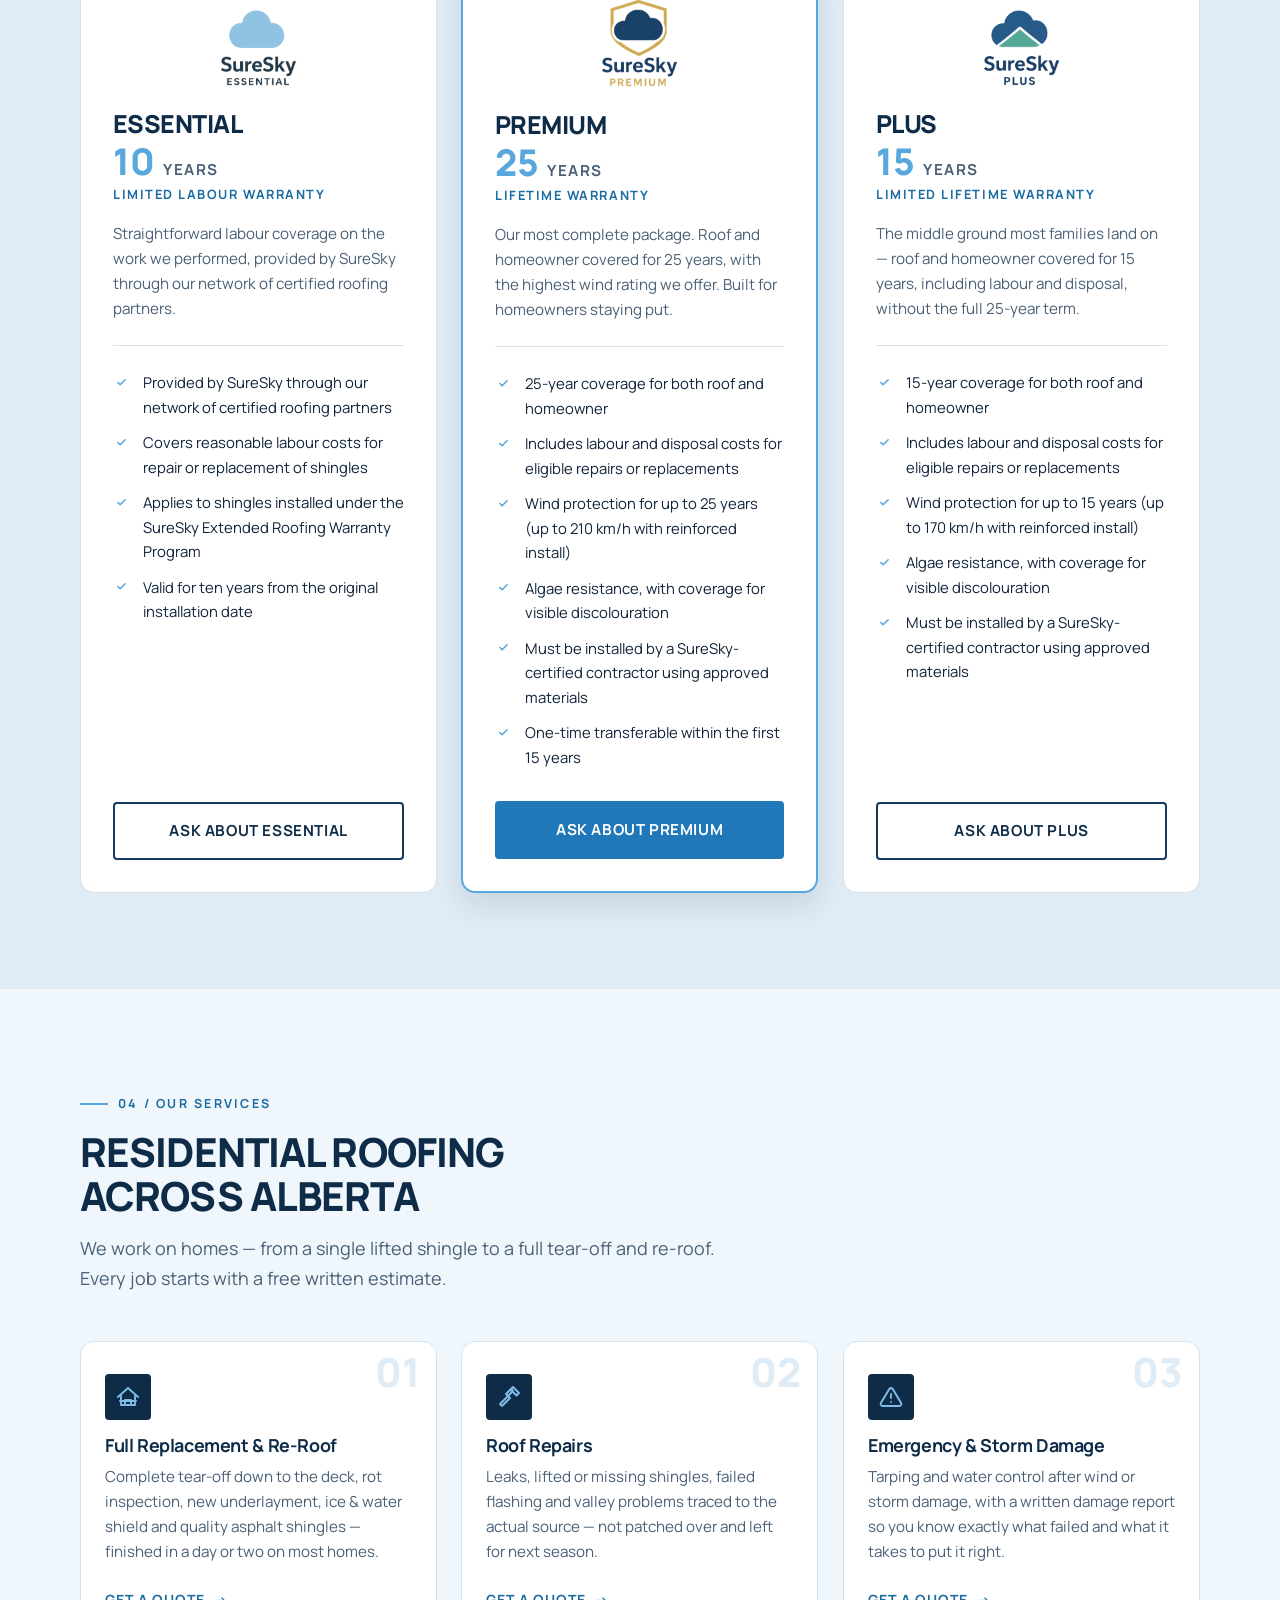
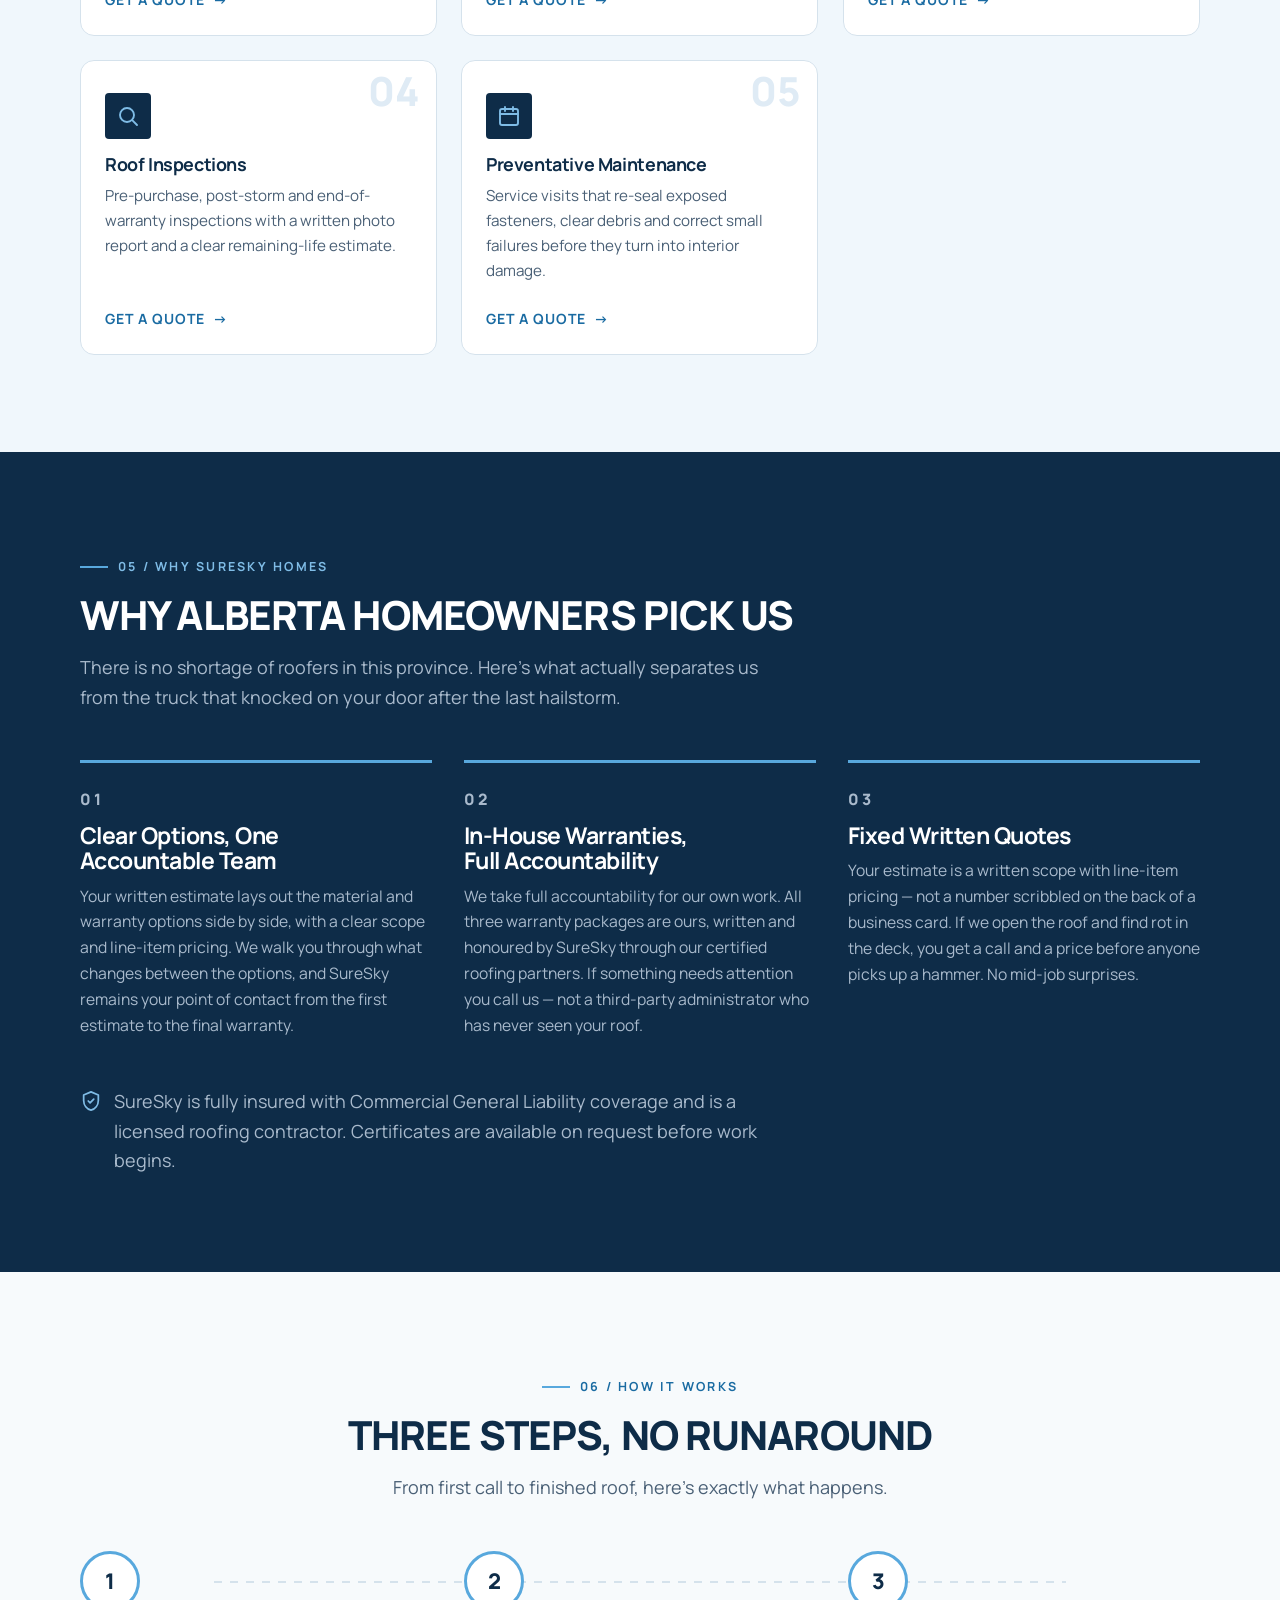
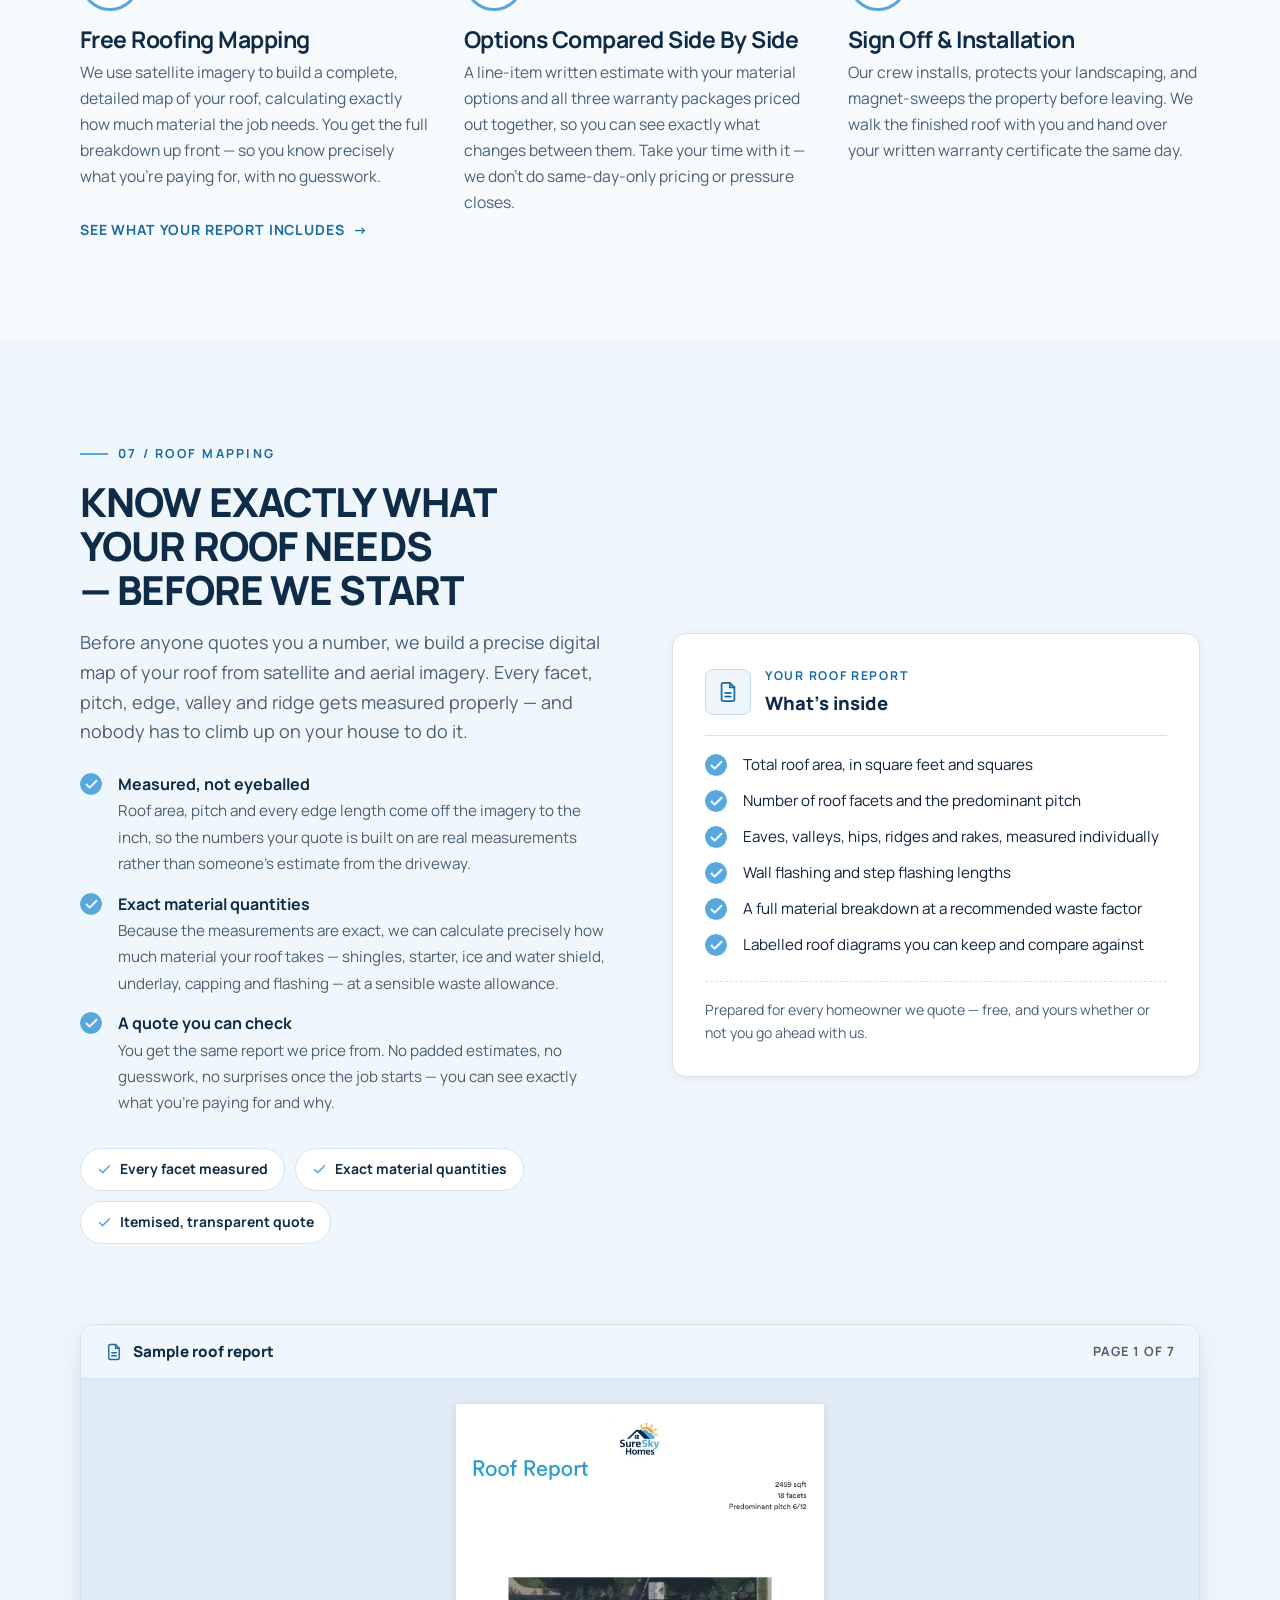
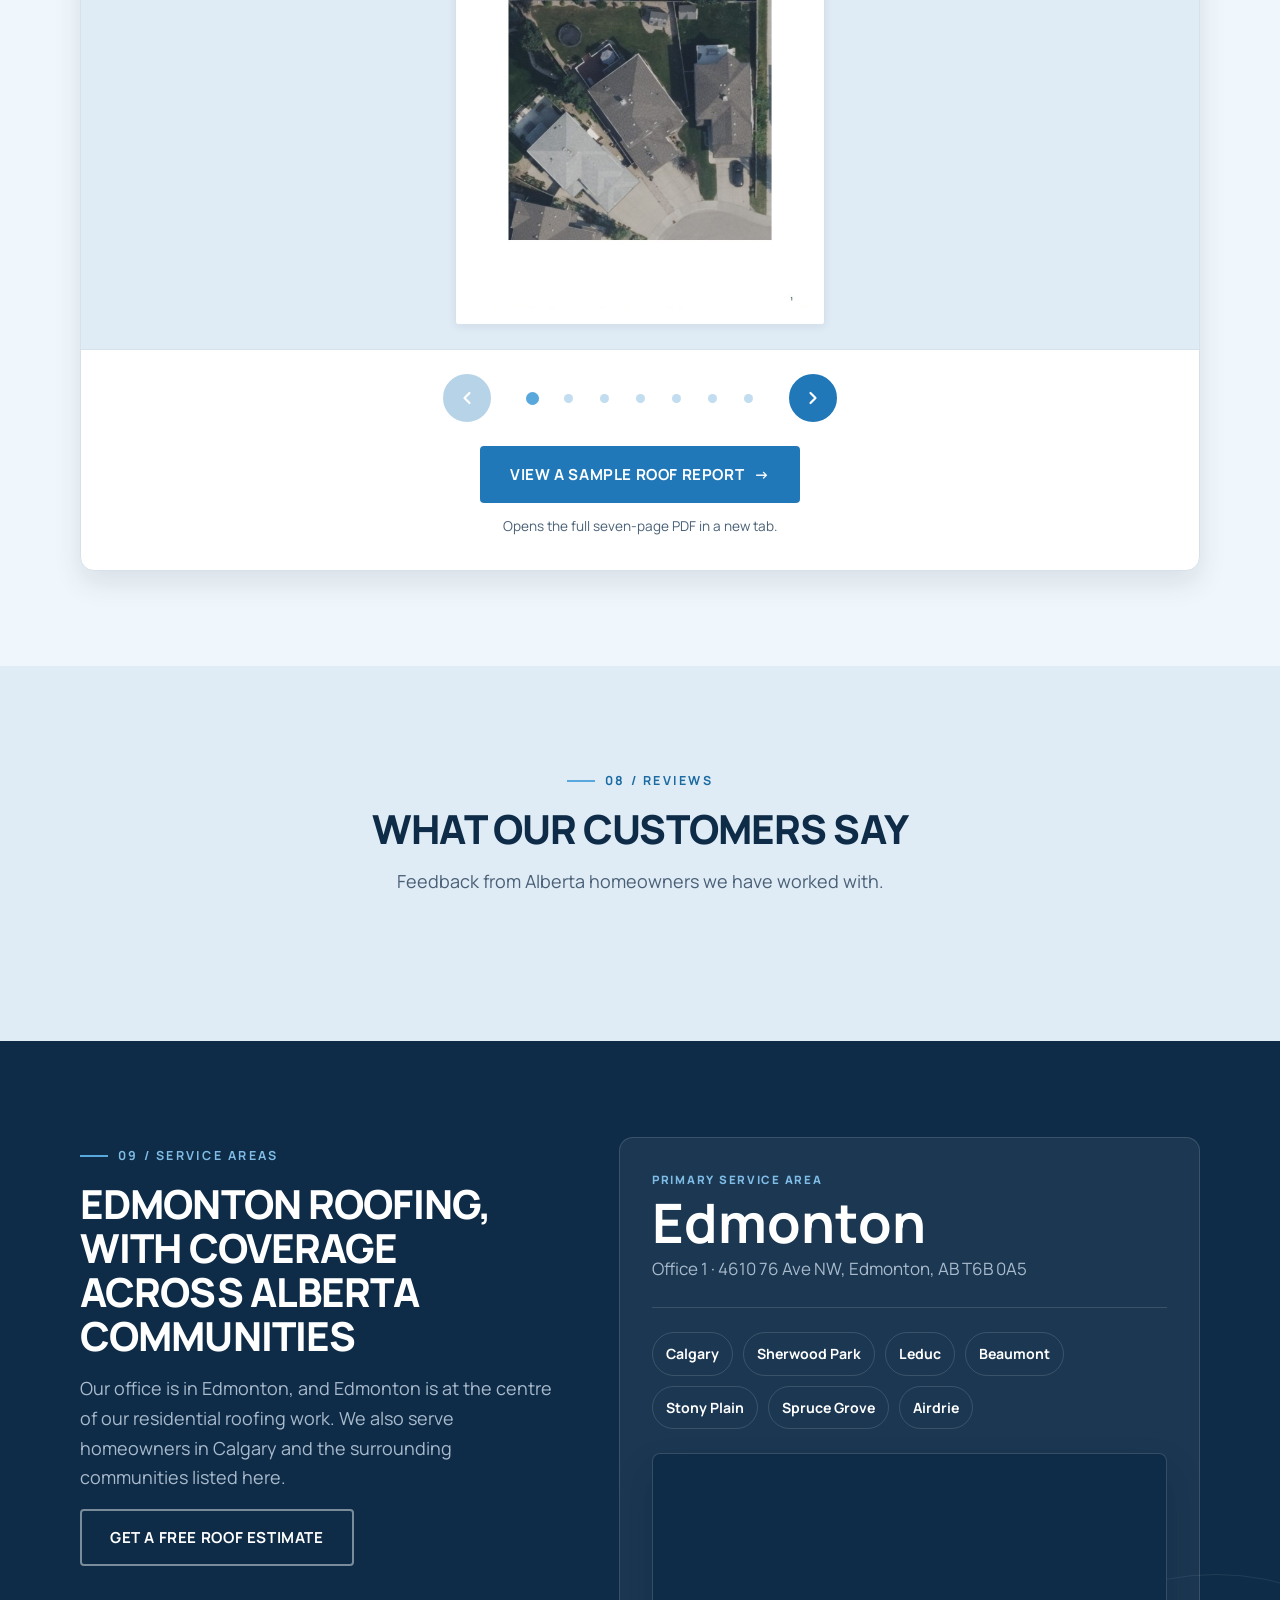
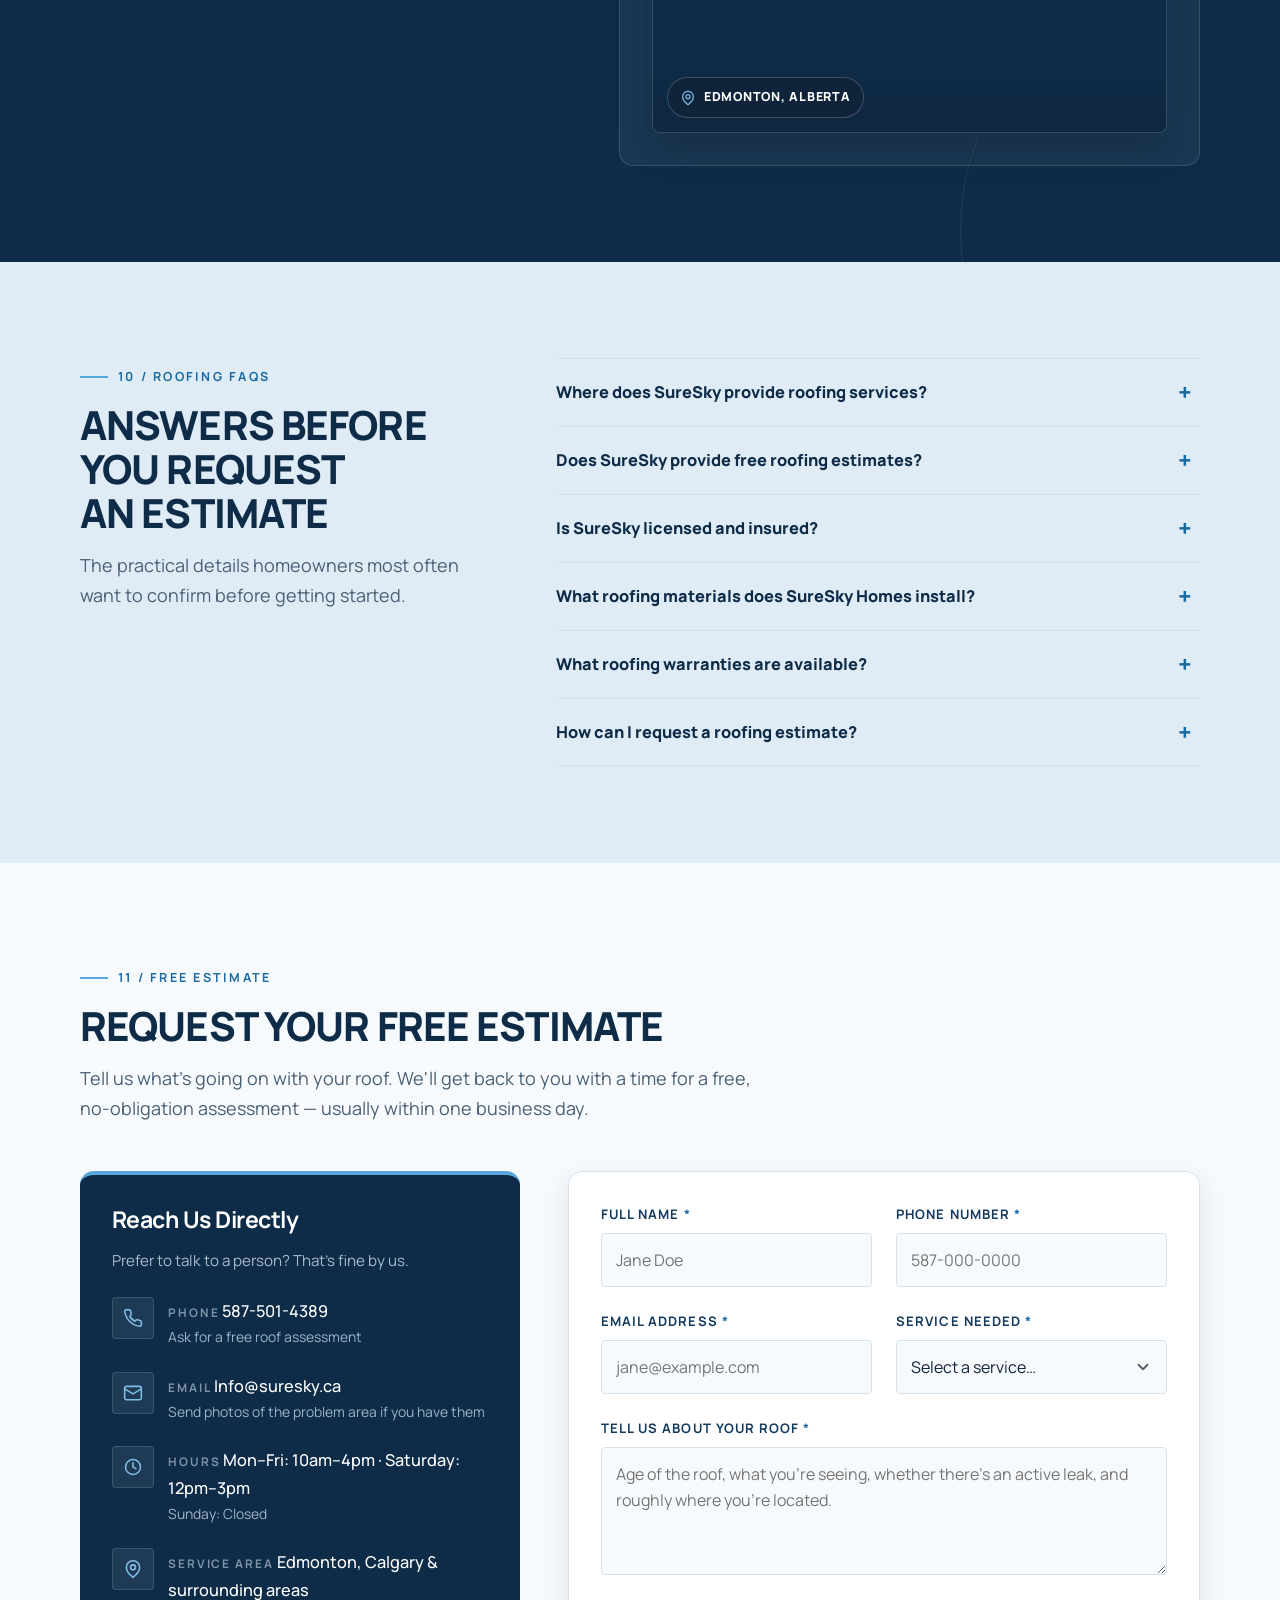
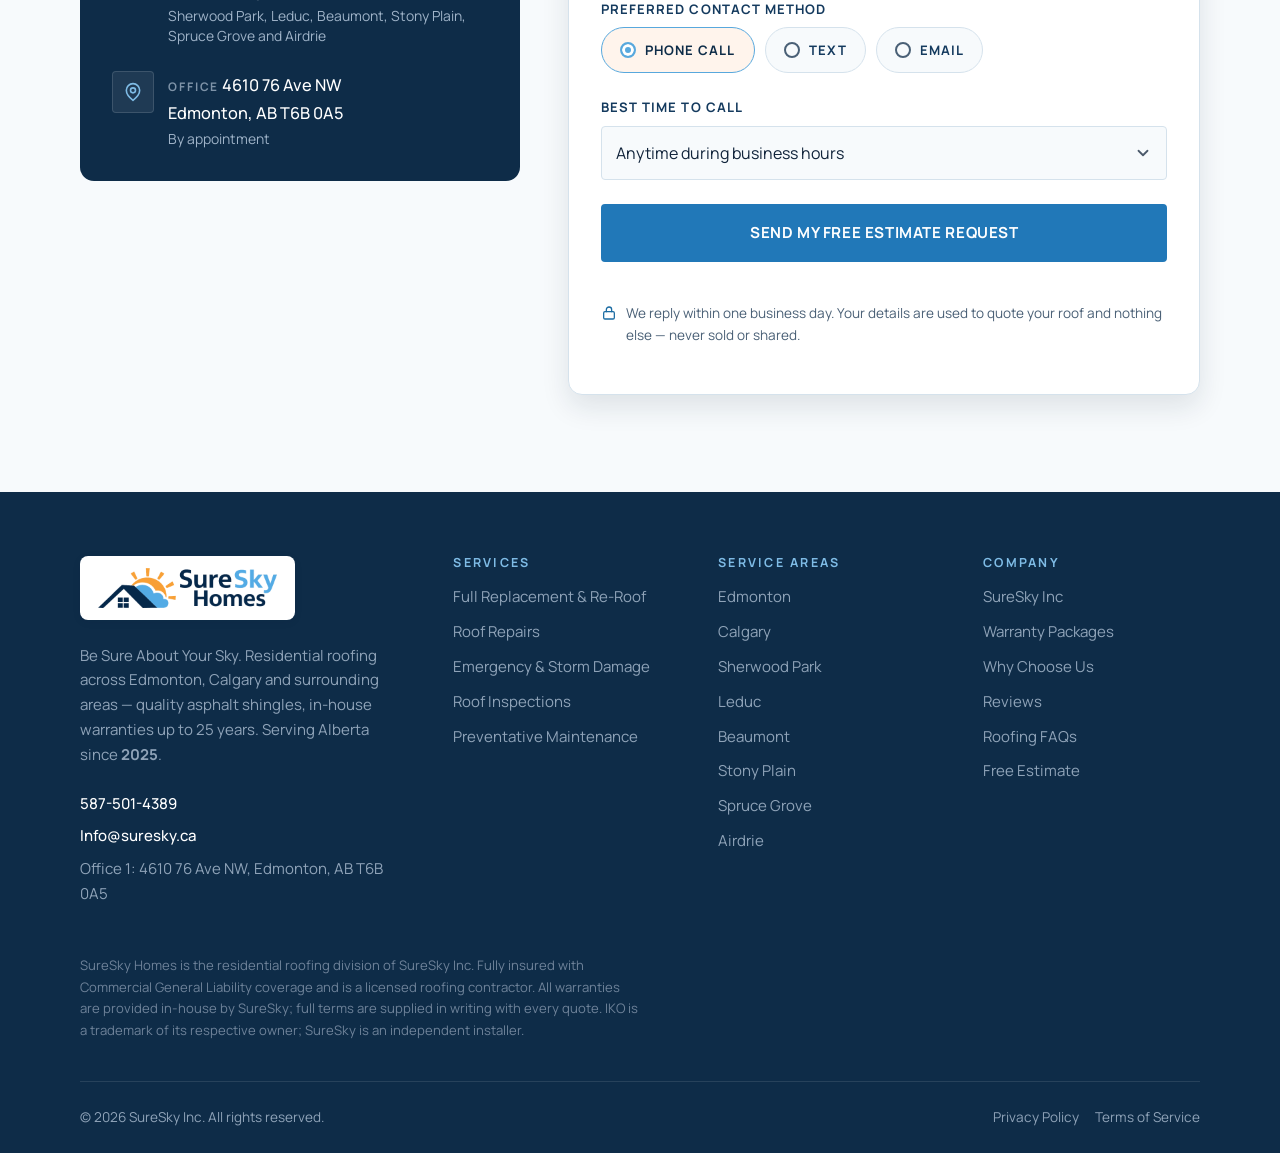
==== commit 792a9e9c: "Improve Homes local SEO and mobile conversion" ====
--- a/homes.html
+++ b/homes.html
@@ -36,16 +36,16 @@
 </script>
 <meta charset="utf-8">
 <meta name="viewport" content="width=device-width, initial-scale=1">
-<title>SureSky Homes | Residential Roofing in Edmonton &amp; Calgary</title>
-<meta name="description" content="SureSky Homes helps Alberta homeowners compare roofing quotes, pricing and warranties through one trusted source. Quality asphalt shingle systems, in-house warranties up to 25 years. Edmonton, Calgary and surrounding areas.">
+<title>Edmonton Roofing Company | SureSky Homes</title>
+<meta name="description" content="SureSky Homes provides residential roofing in Edmonton and surrounding Alberta communities. Request a free roof estimate for replacement, repair or inspection.">
 <meta name="robots" content="index, follow, max-image-preview:large">
 <link rel="canonical" href="https://www.suresky.ca/homes">
 
 <!-- Open Graph -->
 <meta property="og:type" content="website">
 <meta property="og:site_name" content="SureSky Inc.">
-<meta property="og:title" content="SureSky Homes | Residential Roofing in Edmonton &amp; Calgary">
-<meta property="og:description" content="Multiple quotes, one trusted source. Quality asphalt shingle roofing with in-house warranties up to 25 years, across Edmonton, Calgary and surrounding areas.">
+<meta property="og:title" content="Edmonton Roofing Company | SureSky Homes">
+<meta property="og:description" content="Residential roofing in Edmonton and surrounding Alberta communities, with clear estimates, quality asphalt shingles and in-house warranties.">
 <meta property="og:url" content="https://www.suresky.ca/homes">
 <meta property="og:locale" content="en_CA">
 <!-- ?v= bumps the URL so iMessage, Facebook and other scrapers refetch the
@@ -62,7 +62,7 @@
 <link rel="apple-touch-icon" sizes="180x180" href="assets/favicon-homes-180.png">
 
 <link rel="preload" href="assets/fonts/Manrope-Variable.woff2" as="font" type="font/woff2" crossorigin>
-<link rel="stylesheet" href="styles.css?v=20260806c">
+<link rel="stylesheet" href="styles.css?v=20260819a">
 
 <script type="application/ld+json">
 {
@@ -118,13 +118,18 @@
   "mainEntity": [
     {
       "@type": "Question",
-      "name": "What warranty packages does SureSky Homes offer?",
-      "acceptedAnswer": { "@type": "Answer", "text": "Three in-house packages: Essential (10-year limited labour warranty), Plus (15-year limited lifetime warranty) and Premium (25-year lifetime warranty). All coverage is provided by SureSky — we take full accountability for our own work." }
+      "name": "Where does SureSky provide roofing services?",
+      "acceptedAnswer": { "@type": "Answer", "text": "SureSky Homes serves Edmonton first, along with Calgary, Sherwood Park, Leduc, Beaumont, Stony Plain, Spruce Grove and Airdrie." }
     },
     {
       "@type": "Question",
-      "name": "Is the SureSky warranty provided in-house?",
-      "acceptedAnswer": { "@type": "Answer", "text": "Yes. Every warranty is SureSky's own, honoured directly by us through our network of certified roofing partners. You deal with SureSky, not a third-party administrator." }
+      "name": "Does SureSky provide free roofing estimates?",
+      "acceptedAnswer": { "@type": "Answer", "text": "Yes. Every job starts with a free written estimate. SureSky also provides free roof mapping so the estimate is based on measured material quantities." }
+    },
+    {
+      "@type": "Question",
+      "name": "Is SureSky licensed and insured?",
+      "acceptedAnswer": { "@type": "Answer", "text": "Yes. SureSky is a licensed roofing contractor carrying Commercial General Liability insurance. Certificates are available on request before work begins." }
     },
     {
       "@type": "Question",
@@ -133,8 +138,13 @@
     },
     {
       "@type": "Question",
-      "name": "Which areas does SureSky Homes serve?",
-      "acceptedAnswer": { "@type": "Answer", "text": "Edmonton, Calgary and surrounding areas, including Sherwood Park, Leduc, Beaumont, Stony Plain, Spruce Grove and Airdrie." }
+      "name": "What roofing warranties are available?",
+      "acceptedAnswer": { "@type": "Answer", "text": "SureSky offers three in-house warranty packages: Essential with a 10-year limited labour warranty, Plus with 15-year coverage, and Premium with 25-year coverage. Full terms are supplied in writing with every quote." }
+    },
+    {
+      "@type": "Question",
+      "name": "How can I request a roofing estimate?",
+      "acceptedAnswer": { "@type": "Answer", "text": "Complete the estimate form on this page or call SureSky Homes at 587-501-4389. The form asks for your contact details, the service needed and a short description of the roof." }
     }
   ]
 }
@@ -196,7 +206,7 @@
       </span>
     </div>
     <span class="topbar__badge">
-      <span class="topbar__pulse"></span> 15+ Years Experience
+      <span class="topbar__pulse"></span> 15+ Years Hands-On Experience
     </span>
   </div>
 </div>
@@ -252,20 +262,18 @@
 
       <p class="hero__trust">
         <svg width="16" height="16" style="color:var(--accent-on-dark)" aria-hidden="true"><use href="#i-shield"></use></svg>
-        <span>Fully insured · WCB Alberta covered · Licensed roofing contractor</span>
+        <span>Fully insured · Licensed roofing contractor</span>
       </p>
 
-      <h1>Multiple Quotes,<br>One Trusted<br><em>Source.</em></h1>
+      <h1>Residential Roofing<br>in <em>Edmonton.</em></h1>
 
       <p class="hero__sub">
-        SureSky Homes helps homeowners compare different quotes, pricing, warranties and project
-        options through one simple, transparent process. Instead of navigating the roofing
-        industry alone, you get one trusted source helping you understand your options and make
-        an informed decision.
+        Alberta-owned roofing company serving Edmonton, Calgary and surrounding communities with
+        quality asphalt shingles, clear estimates and in-house warranties.
       </p>
 
       <div class="hero__cta">
-        <a class="btn" href="#estimate" data-ga-event="hero_estimate_click">Get My Free Estimate</a>
+        <a class="btn" href="#estimate" data-ga-event="hero_estimate_click">Get a Free Roof Estimate</a>
         <a class="btn btn--onDark" href="tel:+15875014389">
           <svg width="18" height="18" aria-hidden="true"><use href="#i-phone"></use></svg>
           Call 587-501-4389
@@ -318,38 +326,24 @@
      ============================================================ -->
 <div class="stats-wrap">
   <div class="container">
-    <div class="stats">
-      <div class="stat reveal">
-        <div class="stat__num"><span data-count="100">100</span>+</div>
-        <div class="stat__label">Roofs Completed</div>
-      </div>
+    <div class="stats stats--trust" aria-label="SureSky Homes credentials">
       <div class="stat reveal">
         <div class="stat__num"><span data-count="15">15</span>+</div>
         <div class="stat__label">Years Of Hands-On Experience</div>
       </div>
       <div class="stat reveal">
+        <div class="stat__num stat__num--word">Licensed</div>
+        <div class="stat__label">And Insured</div>
+      </div>
+      <div class="stat reveal">
         <div class="stat__num">25<span>yr</span></div>
-        <div class="stat__label">Max Warranty Term</div>
+        <div class="stat__label">In-House Warranties</div>
       </div>
       <div class="stat reveal">
-        <div class="stat__num">3</div>
-        <div class="stat__label">Warranty Packages</div>
-      </div>
-    </div>
-  </div>
-</div>
-
-<!-- ============================================================
-     CREDENTIAL MARQUEE
-     ============================================================ -->
-<div class="credbar" aria-label="Credentials">
-  <div class="credbar__track" id="credTrack">
-    <span class="credbar__item"><svg aria-hidden="true"><use href="#i-lock"></use></svg> Commercial General Liability Insured</span>
-    <span class="credbar__item"><svg aria-hidden="true"><use href="#i-shield"></use></svg> WCB Alberta Covered</span>
-    <span class="credbar__item"><svg aria-hidden="true"><use href="#i-doc"></use></svg> Licensed Roofing Contractor</span>
-    <span class="credbar__item"><svg aria-hidden="true"><use href="#i-layers"></use></svg> Quality Asphalt Shingles</span>
-    <span class="credbar__item"><svg aria-hidden="true"><use href="#i-roof"></use></svg> Residential Roofing Specialists</span>
-    <span class="credbar__item"><svg aria-hidden="true"><use href="#i-check"></use></svg> In-House Warranties Up To 25 Years</span>
+        <div class="stat__num stat__num--word">Alberta</div>
+        <div class="stat__label">Owned</div>
+      </div>
+    </div>
   </div>
 </div>
 
@@ -627,12 +621,11 @@
     <div class="why">
       <div class="why__item reveal">
         <p class="why__index">01</p>
-        <h3>Multiple Quotes, One Trusted Source</h3>
+        <h3>Clear Options, One Accountable Team</h3>
         <p>
-          Most homeowners collect three quotes and end up comparing three different scopes, three
-          different warranties and three different sales pitches. We put the options side by side
-          and walk you through what actually differs, so you can make an informed decision instead
-          of guessing which number to trust.
+          Your written estimate lays out the material and warranty options side by side, with a
+          clear scope and line-item pricing. We walk you through what changes between the options,
+          and SureSky remains your point of contact from the first estimate to the final warranty.
         </p>
       </div>
       <div class="why__item reveal">
@@ -658,7 +651,7 @@
 
     <p class="lead reveal" style="margin-top:var(--s-5); display:flex; gap:12px; align-items:flex-start">
       <svg width="22" height="22" style="flex:none;margin-top:3px;color:var(--accent-on-dark)" aria-hidden="true"><use href="#i-shield"></use></svg>
-      <span>SureSky is fully insured with Commercial General Liability coverage, WCB Alberta covered, and a licensed roofing contractor. Certificates are available on request before work begins.</span>
+      <span>SureSky is fully insured with Commercial General Liability coverage and is a licensed roofing contractor. Certificates are available on request before work begins.</span>
     </p>
   </div>
 </section>
@@ -870,12 +863,98 @@
 </section>
 
 <!-- ============================================================
-     09 — CONTACT + ESTIMATE FORM
+     09 — SERVICE AREAS
+     ============================================================ -->
+<section class="section section--dark section--areas" id="areas">
+  <div class="container area-grid">
+    <div class="reveal">
+      <p class="eyebrow">09 / Service Areas</p>
+      <h2>Edmonton Roofing, With Coverage Across Alberta Communities</h2>
+      <p class="lead">
+        Our office is in Edmonton, and Edmonton is at the centre of our residential roofing work.
+        We also serve homeowners in Calgary and the surrounding communities listed here.
+      </p>
+      <a class="btn btn--onDark" href="#estimate" data-ga-event="service_area_estimate_click">Get a Free Roof Estimate</a>
+    </div>
+
+    <div class="area-list reveal" aria-label="SureSky Homes service areas">
+      <div class="area-list__primary">
+        <span class="area-list__label">Primary service area</span>
+        <strong>Edmonton</strong>
+        <span>Office 1 · 4610 76 Ave NW, Edmonton, AB T6B 0A5</span>
+      </div>
+      <ul class="area-chips">
+        <li>Calgary</li>
+        <li>Sherwood Park</li>
+        <li>Leduc</li>
+        <li>Beaumont</li>
+        <li>Stony Plain</li>
+        <li>Spruce Grove</li>
+        <li>Airdrie</li>
+      </ul>
+      <div class="area-map">
+        <iframe
+          src="https://www.openstreetmap.org/export/embed.html?bbox=-113.6900%2C53.4300%2C-113.3000%2C53.6500&amp;layer=mapnik"
+          title="Map of Edmonton, Alberta, SureSky Homes' primary roofing service area"
+          loading="lazy"
+          tabindex="-1"
+          referrerpolicy="no-referrer-when-downgrade"></iframe>
+        <span class="area-map__caption" aria-hidden="true">
+          <svg><use href="#i-pin"></use></svg>
+          Edmonton, Alberta
+        </span>
+      </div>
+    </div>
+  </div>
+</section>
+
+<!-- ============================================================
+     10 — FREQUENTLY ASKED QUESTIONS
+     ============================================================ -->
+<section class="section section--paper2" id="faq">
+  <div class="container faq-grid">
+    <div class="section-head reveal">
+      <p class="eyebrow">10 / Roofing FAQs</p>
+      <h2>Answers Before You Request an Estimate</h2>
+      <p class="lead">The practical details homeowners most often want to confirm before getting started.</p>
+    </div>
+
+    <div class="faq-list reveal">
+      <details>
+        <summary>Where does SureSky provide roofing services?</summary>
+        <p>SureSky Homes serves Edmonton first, along with Calgary, Sherwood Park, Leduc, Beaumont, Stony Plain, Spruce Grove and Airdrie.</p>
+      </details>
+      <details>
+        <summary>Does SureSky provide free roofing estimates?</summary>
+        <p>Yes. Every job starts with a free written estimate. SureSky also provides free roof mapping so the estimate is based on measured material quantities.</p>
+      </details>
+      <details>
+        <summary>Is SureSky licensed and insured?</summary>
+        <p>Yes. SureSky is a licensed roofing contractor carrying Commercial General Liability insurance. Certificates are available on request before work begins.</p>
+      </details>
+      <details>
+        <summary>What roofing materials does SureSky Homes install?</summary>
+        <p>IKO asphalt shingles are our standard on most jobs, matched to Alberta's wind, hail and freeze-thaw conditions. Where a roof calls for a different material, we will specify and install what suits it.</p>
+      </details>
+      <details>
+        <summary>What roofing warranties are available?</summary>
+        <p>SureSky offers three in-house warranty packages: Essential with a 10-year limited labour warranty, Plus with 15-year coverage, and Premium with 25-year coverage. Full terms are supplied in writing with every quote.</p>
+      </details>
+      <details>
+        <summary>How can I request a roofing estimate?</summary>
+        <p>Complete the estimate form on this page or call SureSky Homes at <a href="tel:+15875014389">587-501-4389</a>. The form asks for your contact details, the service needed and a short description of the roof.</p>
+      </details>
+    </div>
+  </div>
+</section>
+
+<!-- ============================================================
+     11 — CONTACT + ESTIMATE FORM
      ============================================================ -->
 <section class="section" id="estimate">
   <div class="container">
     <div class="section-head reveal">
-      <p class="eyebrow">09 / Free Estimate</p>
+      <p class="eyebrow">11 / Free Estimate</p>
       <h2>Request Your Free Estimate</h2>
       <p class="lead">
         Tell us what's going on with your roof. We'll get back to you with a time for a free,
@@ -1090,14 +1169,14 @@
       <div>
         <h4>Service Areas</h4>
         <ul>
-          <li><a href="#estimate">Edmonton</a></li>
-          <li><a href="#estimate">Calgary</a></li>
-          <li><a href="#estimate">Sherwood Park</a></li>
-          <li><a href="#estimate">Leduc</a></li>
-          <li><a href="#estimate">Beaumont</a></li>
-          <li><a href="#estimate">Stony Plain</a></li>
-          <li><a href="#estimate">Spruce Grove</a></li>
-          <li><a href="#estimate">Airdrie</a></li>
+          <li><a href="#areas">Edmonton</a></li>
+          <li><a href="#areas">Calgary</a></li>
+          <li><a href="#areas">Sherwood Park</a></li>
+          <li><a href="#areas">Leduc</a></li>
+          <li><a href="#areas">Beaumont</a></li>
+          <li><a href="#areas">Stony Plain</a></li>
+          <li><a href="#areas">Spruce Grove</a></li>
+          <li><a href="#areas">Airdrie</a></li>
         </ul>
       </div>
 
@@ -1108,6 +1187,7 @@
           <li><a href="#warranty">Warranty Packages</a></li>
           <li><a href="#why">Why Choose Us</a></li>
           <li><a href="#reviews">Reviews</a></li>
+          <li><a href="#faq">Roofing FAQs</a></li>
           <li><a href="#estimate">Free Estimate</a></li>
         </ul>
       </div>
@@ -1116,7 +1196,7 @@
 
     <p class="footer__note">
       SureSky Homes is the residential roofing division of SureSky Inc. Fully insured with
-      Commercial General Liability coverage, WCB Alberta covered, and a licensed roofing
+      Commercial General Liability coverage and is a licensed roofing
       contractor. All warranties are provided in-house by SureSky; full terms are supplied in
       writing with every quote. IKO is a trademark of its respective owner; SureSky is an
       independent installer.
@@ -1134,11 +1214,15 @@
 
 <!-- Persistent shortcut to the estimate form. Bottom-LEFT, deliberately clear
      of the bottom-right corner reserved for the AI chat widget. -->
+<a class="fab-call is-hidden" id="fabCall" href="tel:+15875014389" aria-label="Call SureSky Homes at 587-501-4389">
+  <svg aria-hidden="true"><use href="#i-phone"></use></svg>
+  Call 587-501-4389
+</a>
 <button class="fab-estimate is-hidden" id="fabEstimate" type="button" data-ga-event="popup_cta_click">
   <svg aria-hidden="true"><use href="#i-doc"></use></svg>
   Free Estimate
 </button>
 
-<script src="script.js?v=20260806c" defer></script>
+<script src="script.js?v=20260819a" defer></script>
 </body>
 </html>
--- a/styles.css
+++ b/styles.css
@@ -875,6 +875,19 @@
   letter-spacing: -.03em;
 }
 .stat__num span { color: inherit; }   /* one colour per value */
+.stat__num--word {
+  letter-spacing: -.03em;
+  text-transform: uppercase;
+}
+.stats--trust .stat__num {
+  display: flex;
+  align-items: center;
+  justify-content: center;
+  min-height: 2.15rem;
+  font-size: clamp(1.55rem, 2.3vw, 2rem);
+  line-height: 1;
+  letter-spacing: -.03em;
+}
 .stat__label {
   font-size: .8rem;
   font-weight: 700;
@@ -882,6 +895,12 @@
   text-transform: uppercase;
   color: var(--text-soft);
   margin-top: 8px;
+}
+.stats--trust .stat__label {
+  display: flex;
+  align-items: flex-start;
+  justify-content: center;
+  min-height: 3.35em;
 }
 
 /* --------------------------------------------------------------------------
@@ -1586,6 +1605,167 @@
   max-width: 100%;
   min-width: 0;
   contain: inline-size;
+}
+
+/* --------------------------------------------------------------------------
+   15a. SERVICE AREAS + FAQ
+   -------------------------------------------------------------------------- */
+.area-grid,
+.faq-grid {
+  display: grid;
+  gap: var(--s-5);
+  align-items: start;
+}
+.section--areas {
+  position: relative;
+  overflow: hidden;
+}
+.section--areas::after {
+  content: "";
+  position: absolute;
+  right: -12rem;
+  bottom: -14rem;
+  width: 32rem;
+  aspect-ratio: 1;
+  border: 1px solid rgba(255, 255, 255, .08);
+  border-radius: 50%;
+  pointer-events: none;
+}
+.area-list {
+  position: relative;
+  z-index: 1;
+  padding: var(--s-4);
+  border: 1px solid rgba(255, 255, 255, .14);
+  border-radius: var(--r-lg);
+  background: rgba(255, 255, 255, .055);
+}
+.area-list__primary {
+  display: grid;
+  gap: 6px;
+  padding-bottom: var(--s-3);
+  border-bottom: 1px solid rgba(255, 255, 255, .14);
+}
+.area-list__label {
+  color: var(--accent-on-dark);
+  font-size: .72rem;
+  font-weight: 800;
+  letter-spacing: .15em;
+  text-transform: uppercase;
+}
+.area-list__primary strong {
+  color: var(--white);
+  font-family: var(--font-display);
+  font-size: clamp(2rem, 5vw, 3.4rem);
+  line-height: 1;
+}
+.area-list__primary > span:last-child { color: #A9BACC; }
+.area-chips {
+  display: flex;
+  flex-wrap: wrap;
+  gap: 10px;
+  margin: var(--s-3) 0 0;
+  padding: 0;
+  list-style: none;
+}
+.area-chips li {
+  padding: 9px 13px;
+  border: 1px solid rgba(255, 255, 255, .14);
+  border-radius: 999px;
+  color: var(--white);
+  font-size: .88rem;
+  font-weight: 700;
+}
+.area-map {
+  position: relative;
+  min-height: 280px;
+  margin-top: var(--s-3);
+  overflow: hidden;
+  border: 1px solid rgba(255, 255, 255, .16);
+  border-radius: var(--r-md);
+  background: var(--navy-900);
+  box-shadow: 0 18px 34px rgba(7, 24, 40, .22);
+}
+.area-map iframe {
+  position: absolute;
+  inset: 0;
+  width: 100%;
+  height: 100%;
+  border: 0;
+  pointer-events: none;
+}
+.area-map::after {
+  content: "";
+  position: absolute;
+  inset: auto 0 0;
+  height: 30%;
+  background: linear-gradient(to top, rgba(16, 35, 58, .54), transparent);
+  pointer-events: none;
+}
+.area-map__caption {
+  position: absolute;
+  left: 14px;
+  bottom: 14px;
+  z-index: 1;
+  display: inline-flex;
+  align-items: center;
+  gap: 8px;
+  padding: 9px 12px;
+  border: 1px solid rgba(255, 255, 255, .2);
+  border-radius: 999px;
+  background: rgba(16, 35, 58, .88);
+  color: var(--white);
+  font-size: .78rem;
+  font-weight: 800;
+  letter-spacing: .06em;
+  text-transform: uppercase;
+  pointer-events: none;
+}
+.area-map__caption svg { width: 16px; height: 16px; color: var(--accent-on-dark); }
+.faq-list {
+  border-top: 1px solid var(--line);
+}
+.faq-list details {
+  border-bottom: 1px solid var(--line);
+}
+.faq-list summary {
+  position: relative;
+  padding: 20px 52px 20px 0;
+  color: var(--navy-900);
+  font-family: var(--font-display);
+  font-size: 1.02rem;
+  font-weight: 800;
+  cursor: pointer;
+  list-style: none;
+}
+.faq-list summary::-webkit-details-marker { display: none; }
+.faq-list summary::after {
+  content: "+";
+  position: absolute;
+  top: 50%;
+  right: 8px;
+  transform: translateY(-50%);
+  color: var(--accent-ink);
+  font-size: 1.5rem;
+  line-height: 1;
+}
+.faq-list details[open] summary::after { content: "−"; }
+.faq-list summary:hover { color: var(--sky-600); }
+.faq-list summary:focus-visible {
+  outline: 3px solid var(--sky-500);
+  outline-offset: 4px;
+  border-radius: 2px;
+}
+.faq-list details p {
+  max-width: 68ch;
+  margin: 0;
+  padding: 0 52px 20px 0;
+  color: var(--text-soft);
+}
+.faq-list details a {
+  color: var(--sky-600);
+  font-weight: 700;
+  text-decoration: underline;
+  text-underline-offset: 3px;
 }
 .review {
   background: var(--white);
@@ -2678,6 +2858,9 @@
   transform: translateY(-3px) scale(1.03);
   box-shadow: 0 16px 34px var(--cta-glow);
 }
+.fab-call {
+  display: none;
+}
 .fab-estimate:active { transform: translateY(-1px) scale(.99); }
 
 /* Hidden while the estimate form is already on screen */
@@ -2750,6 +2933,10 @@
   :root { --gutter: 32px; }
   .stats { grid-template-columns: repeat(4, 1fr); }
   .stat { border-bottom: 0; }
+  .stats--trust { grid-template-columns: repeat(2, 1fr); }
+  .stats--trust .stat { border-bottom: 1px solid var(--line); }
+  .stats--trust .stat:nth-child(2n) { border-right: 0; }
+  .stats--trust .stat:nth-child(n+3) { border-bottom: 0; }
   .grid--2 { grid-template-columns: repeat(2, 1fr); }
   .grid--3 { grid-template-columns: repeat(2, 1fr); }
   .grid--4 { grid-template-columns: repeat(2, 1fr); }
@@ -2806,7 +2993,12 @@
   .hero { padding-top: var(--s-8); }
   .hero__grid { grid-template-columns: 1.12fr .88fr; gap: var(--s-6); }
   .feature { grid-template-columns: 1fr 1fr; gap: var(--s-6); }
+  .area-grid { grid-template-columns: .9fr 1.1fr; gap: var(--s-6); }
+  .faq-grid { grid-template-columns: .78fr 1.22fr; gap: var(--s-6); }
   .feature--rev .feature__media { order: -1; }
+  .stats--trust { grid-template-columns: repeat(4, 1fr); }
+  .stats--trust .stat { border-right: 1px solid var(--line); border-bottom: 0; }
+  .stats--trust .stat:last-child { border-right: 0; }
   .grid--3 { grid-template-columns: repeat(3, 1fr); }
   .grid--4 { grid-template-columns: repeat(4, 1fr); }
   .tiers { grid-template-columns: repeat(3, 1fr); }
@@ -2948,17 +3140,42 @@
   .hero__logo--chip img { height: 46px; }
   .hero__trust { padding: 7px 13px 7px 9px; font-size: .8rem; margin-bottom: var(--s-2); }
   .hero__sub { font-size: 1.02rem; margin-bottom: var(--s-3); }
+  .area-map { min-height: 240px; }
 
   .tier__logo, .wblock__logo { height: 78px; }
   .logo__img { height: 36px; }
   /* Compact FAB so it never sits over body copy or the footer form */
   .fab-estimate {
+    display: none !important;
+  }
+  .fab-call {
+    position: fixed;
     left: 12px;
     bottom: 12px;
-    min-height: 46px;
+    z-index: 850;
+    display: inline-flex;
+    align-items: center;
+    justify-content: center;
+    gap: 9px;
+    min-height: 48px;
     padding: 11px 18px;
+    border: 2px solid var(--cta);
+    border-radius: 999px;
+    background: var(--cta);
+    box-shadow: var(--shadow-md);
+    color: var(--cta-text);
+    font-family: var(--font-display);
     font-size: .84rem;
+    font-weight: 800;
+    letter-spacing: .04em;
+    text-transform: uppercase;
+    transition: transform var(--base) var(--ease), box-shadow var(--base) var(--ease), background-color var(--base) var(--ease);
   }
+  .fab-call svg { width: 18px; height: 18px; }
+  .fab-call:hover { background: var(--cta-hover); transform: translateY(-2px); box-shadow: 0 12px 28px var(--cta-glow); }
+  .fab-call:focus-visible { outline: 3px solid var(--accent); outline-offset: 3px; }
+  .fab-call.is-hidden { opacity: 0; visibility: hidden; pointer-events: none; transform: translateY(8px); }
+  body.nav-open .fab-call { display: none; }
   .hero__logo--chip { padding: 10px 16px; }
   .logo--chip { padding: 10px 14px; }
   .logo--chip .logo__img { height: 34px; }
@@ -2968,6 +3185,28 @@
   .stats-wrap { margin-top: calc(var(--s-5) * -1); }
   .stat:nth-child(2n) { border-right: 0; }
   .stat:nth-child(n+3) { border-bottom: 0; }
+}
+
+@media (max-width: 359px) {
+  .stats--trust .stat {
+    min-width: 0;
+    padding-inline: 10px;
+  }
+  .stats--trust .stat__num { font-size: 1.3rem; }
+  .stats--trust .stat__label {
+    font-size: .7rem;
+    letter-spacing: .09em;
+  }
+  #reviews { overflow: hidden; }
+  #reviews .reviews--featurable {
+    width: calc(100% + (var(--gutter) * 2));
+    margin-inline: calc(var(--gutter) * -1);
+  }
+  #reviews .reviews--featurable .shadow-wrapper {
+    width: 104.92%;
+    transform: scale(.953);
+    transform-origin: top left;
+  }
 }
 
 /* --------------------------------------------------------------------------
